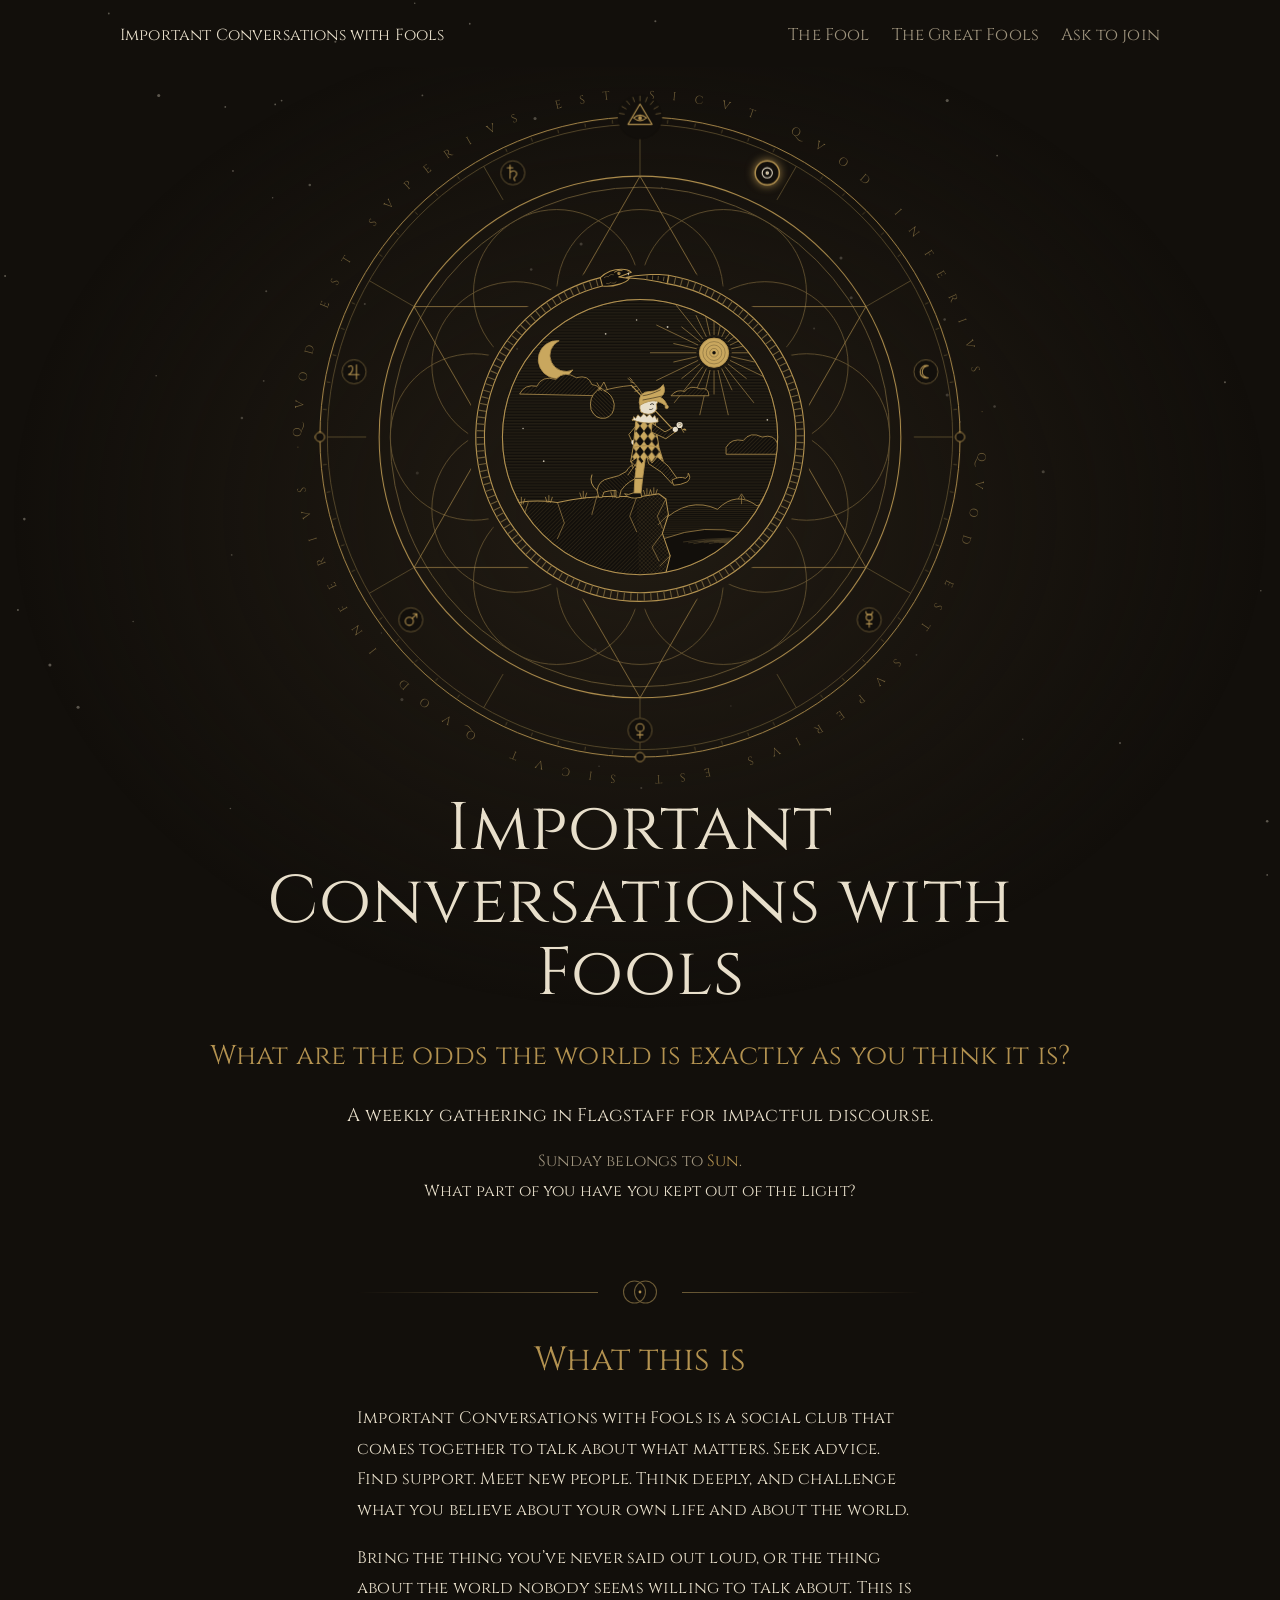
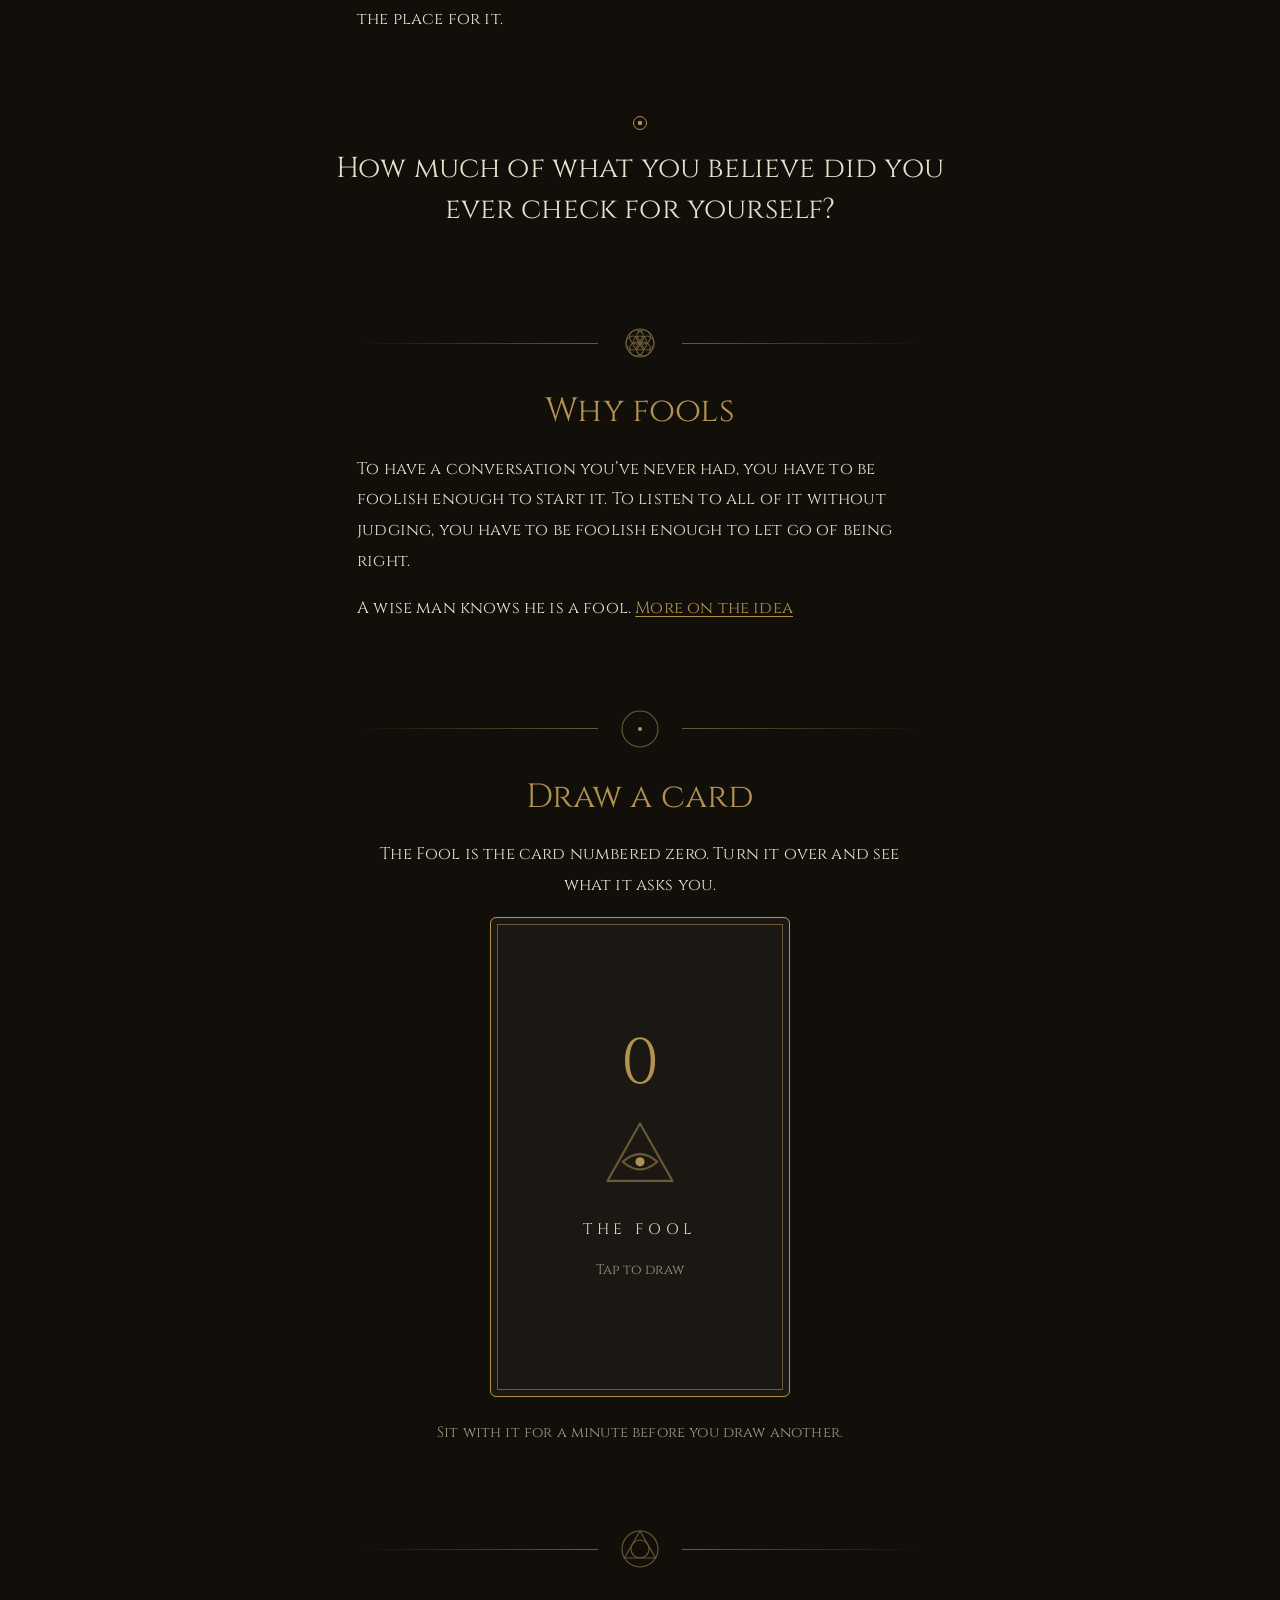
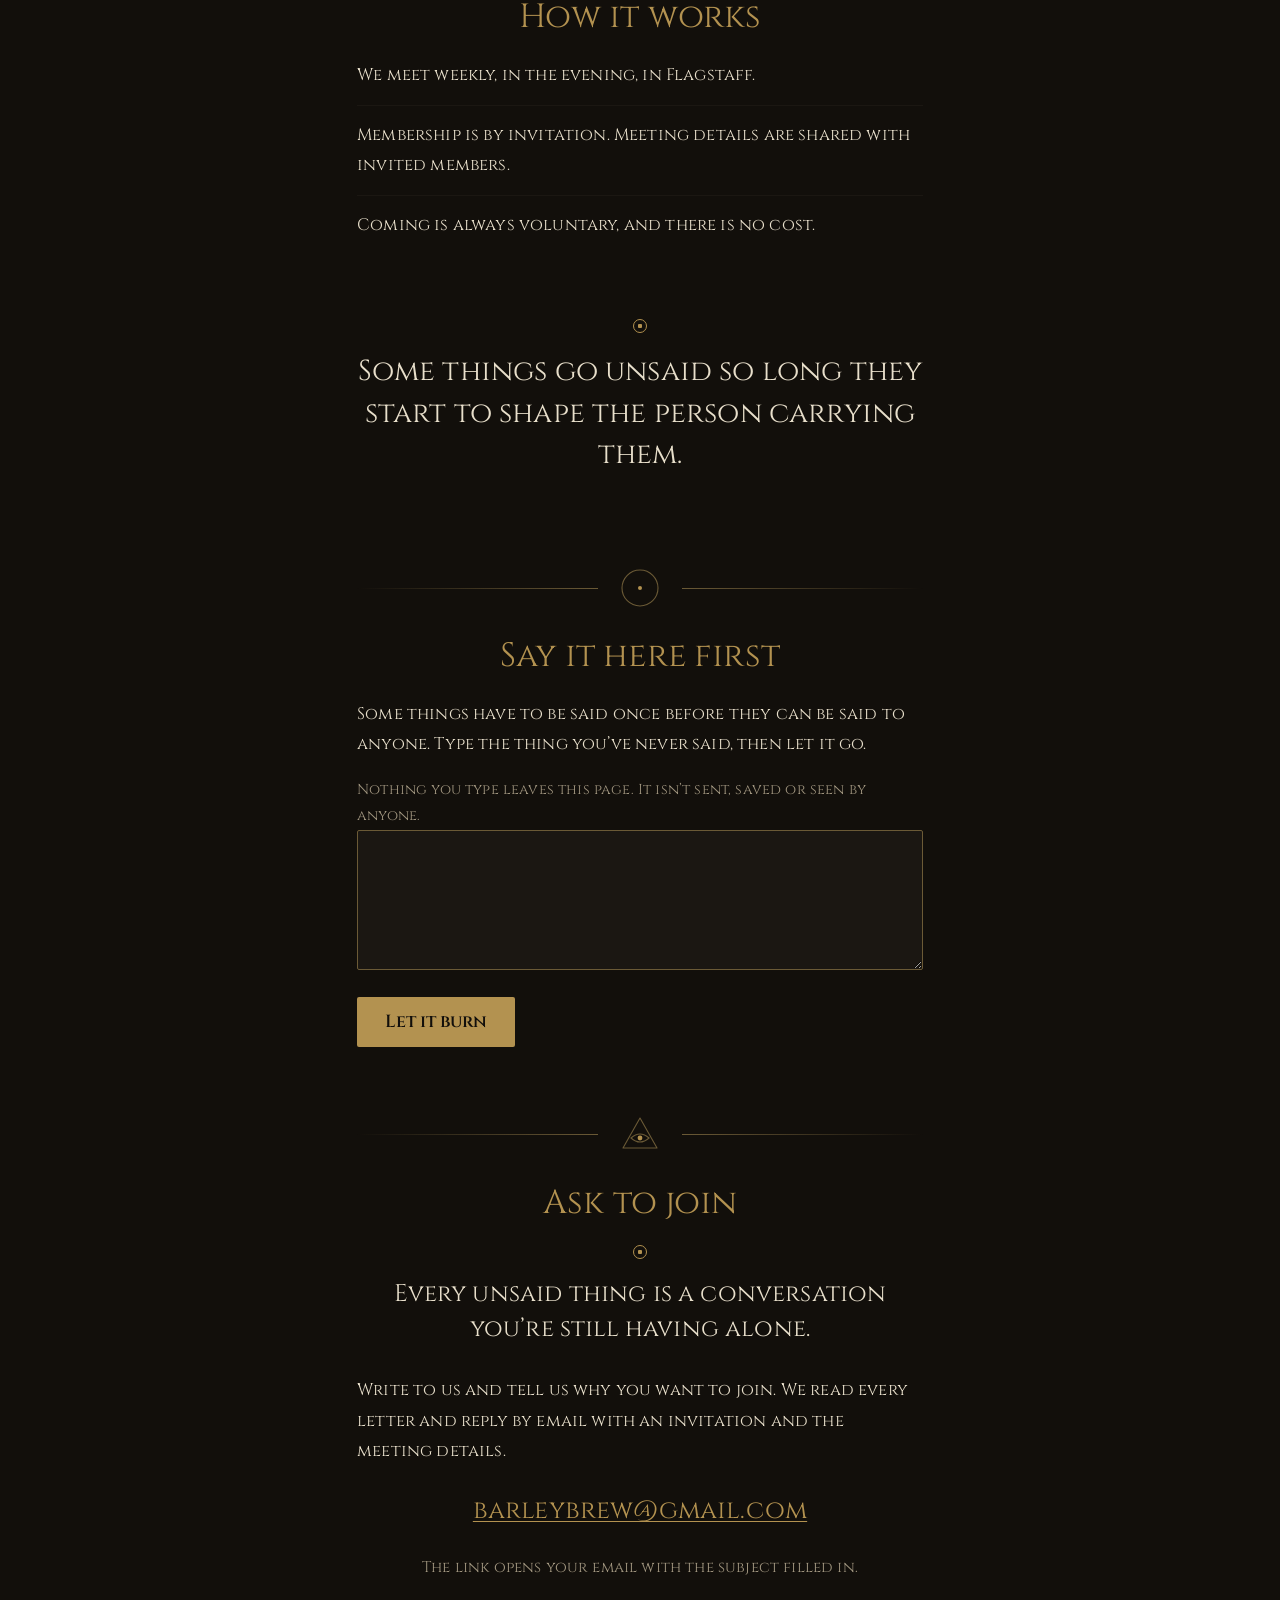
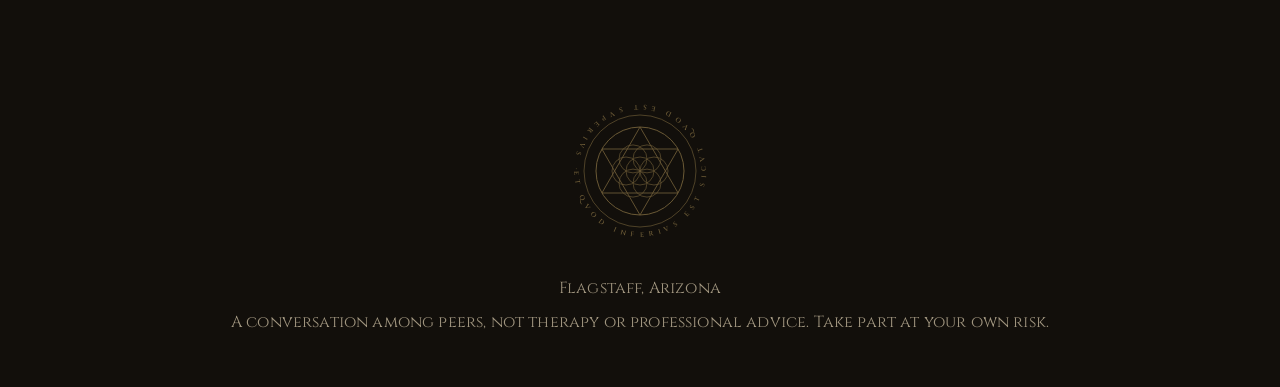
==== index.html @ b1195bd9 "Add card draw, today's planet, burn box, why chain, page turn and scroll ring - Home: Draw a card (t" ====
<!doctype html>
<html lang="en">
<head>
<meta charset="utf-8">
<meta name="viewport" content="width=device-width, initial-scale=1">
<title>Important Conversations with Fools</title>
<meta name="description" content="A weekly gathering in Flagstaff for the most important conversations you'll ever have.">
<link rel="icon" href="data:image/svg+xml,%3Csvg xmlns='http://www.w3.org/2000/svg' viewBox='0 0 32 32'%3E%3Crect width='32' height='32' fill='%23120F0B'/%3E%3Ccircle cx='16' cy='16' r='11' fill='none' stroke='%23B39250' stroke-width='2'/%3E%3Ccircle cx='16' cy='16' r='2.6' fill='%23B39250'/%3E%3C/svg%3E">

<style>
@font-face{font-family:Cinzel;src:url(fonts/cinzel-400.woff2) format("woff2");font-weight:400;font-display:swap}
@font-face{font-family:Cinzel;src:url(fonts/cinzel-600.woff2) format("woff2");font-weight:600;font-display:swap}
@font-face{font-family:Cinzel;src:url(fonts/cinzel-700.woff2) format("woff2");font-weight:700;font-display:swap}
:root{--ink:#120F0B;--ink-2:#1B1712;--gold:#B39250;--gold-dim:#6B5A36;--bone:#E8DFCB;--ash:#A0957F}
*{box-sizing:border-box}
html{background:var(--ink)}
body{margin:0;background:var(--ink);color:var(--bone);font-family:Cinzel,Georgia,serif;font-size:1.04rem;line-height:1.85;letter-spacing:.01em}
.sky{position:fixed;inset:0;width:100%;height:100%;z-index:0;pointer-events:none}
.site,main,footer{position:relative;z-index:1}
a{color:var(--gold);text-underline-offset:3px;text-decoration-thickness:1px}
a:hover{color:var(--bone)}
:focus-visible{outline:2px solid var(--gold);outline-offset:3px}
.wrap{max-width:1080px;margin:0 auto;padding:0 20px}
.site .wrap{display:flex;justify-content:space-between;align-items:baseline;flex-wrap:wrap;gap:6px 24px;padding-top:20px;padding-bottom:16px}
.brand{font-family:Cinzel,Georgia,serif;font-size:1rem;color:var(--bone);text-decoration:none}
nav{display:flex;flex-wrap:wrap;gap:4px 22px}
nav a{white-space:nowrap;margin-left:0;color:var(--ash);text-decoration:none;font-size:1.05rem}
nav a:first-child{margin-left:0}
.mail{text-align:center;margin:1.2em 0}
.muse{font-size:clamp(1.25rem,3.2vw,1.8rem);line-height:1.45;color:var(--bone);text-align:center;max-width:22em;margin:24px auto 64px;padding:0 8px}
.muse::before{content:"";display:block;width:12px;height:12px;margin:0 auto 18px;border:1px solid var(--gold);border-radius:50%;background:radial-gradient(circle,var(--gold) 0 2px,transparent 2.5px)}
section .muse{margin:8px auto 28px;font-size:clamp(1.15rem,2.8vw,1.5rem)}
.mail-link{font-size:clamp(1.2rem,3.4vw,1.6rem);color:var(--gold);word-break:break-all}
.note{color:var(--ash);font-size:.95rem;text-align:center}
.idea h2{margin-bottom:.15em}
.idea .who{text-align:center;color:var(--ash);font-size:.92rem;margin:0 0 1.4em}
.big{font-size:1.15rem;color:var(--gold);text-align:center;margin:1.4em auto;max-width:28em;line-height:1.6}
nav a:hover,nav a[aria-current]{color:var(--gold)}
h1,h2{font-family:Cinzel,Georgia,serif;font-weight:400;margin:0}
h1{font-size:clamp(2.1rem,5.4vw,4.2rem);line-height:1.08;letter-spacing:.01em;margin:0 auto .3em;max-width:13em}
.motto{font-size:clamp(1.25rem,2.6vw,1.7rem);color:var(--gold);margin:0 auto .7em}
h2{font-size:clamp(1.5rem,3.4vw,2.1rem);line-height:1.1;color:var(--gold);margin-bottom:.7em;text-align:center}
p{margin:0 0 1em}
.hero{text-align:center;padding:0 0 40px;background:radial-gradient(ellipse 70% 60% at 50% 38%,#211b13 0,rgba(18,15,11,0) 70%)}
.geo{display:block;width:min(100%,740px);height:auto;margin:0 auto -14px}
.lede{font-size:1.15rem;line-height:1.7;max-width:32em;margin:0 auto}
.geo .g{stroke-dasharray:1;stroke-dashoffset:1;animation:draw 1.8s cubic-bezier(.3,.1,.2,1) var(--d,0s) forwards}
.geo .seal,.geo .late{opacity:0;animation:appear 1.4s ease-out 1.7s forwards}
@keyframes draw{to{stroke-dashoffset:0}}
@keyframes appear{to{opacity:1}}
@keyframes spin{to{transform:rotate(360deg)}}
@keyframes tw{0%{opacity:.15}100%{opacity:.9}}
@keyframes breathe{0%,100%{opacity:.55}50%{opacity:1}}
.spin,.spin-r,.spin-t{transform-box:view-box;transform-origin:400px 400px}
.spin{animation:spin 240s linear infinite}
.spin-r{animation:spin 180s linear infinite reverse}
.spin-t{animation:spin 420s linear infinite reverse}
.upright{transform-box:fill-box;transform-origin:center;animation:spin 240s linear infinite reverse}
.serpent{transform-box:view-box;transform-origin:200px 200px;animation:spin 110s linear infinite}
.rays{transform-box:view-box;transform-origin:278px 108px;animation:spin 60s linear infinite}
.tw{animation:tw var(--t,5s) ease-in-out var(--d,0s) infinite alternate}
.eye{animation:breathe 7s ease-in-out infinite}
.inscr{font-family:Cinzel,Georgia,serif;letter-spacing:.08em}
.col{max-width:34em;margin:0 auto}
section.part{padding:24px 0 40px}
.mark{display:flex;align-items:center;gap:18px;margin:0 0 26px;color:var(--gold-dim)}
.mark::before{content:"";flex:1;height:1px;background:linear-gradient(90deg,rgba(107,90,54,0),var(--gold-dim))}
.mark::after{content:"";flex:1;height:1px;background:linear-gradient(90deg,var(--gold-dim),rgba(107,90,54,0))}
.mark svg{width:48px;height:48px;flex:none;animation:spin 90s linear infinite}
.mark.r svg{animation-direction:reverse}
.mark.still svg{animation:none}
.facts{margin:0;padding:0;list-style:none}
.facts li{padding:14px 0;border-top:1px solid var(--ink-2)}
.facts li:first-child{border-top:0;padding-top:0}
form{display:grid;gap:22px;margin-top:8px}
label{display:block;color:var(--ash);font-size:1.05rem;margin-bottom:6px}
input,textarea{width:100%;background:var(--ink-2);color:var(--bone);border:1px solid var(--gold-dim);border-radius:2px;padding:12px 14px;font:inherit;font-size:1.1rem}
input:focus,textarea:focus{border-color:var(--gold)}
textarea{min-height:170px;resize:vertical}
button{justify-self:start;background:var(--gold);color:var(--ink);border:0;border-radius:2px;padding:13px 28px;font-family:Cinzel,Georgia,serif;font-size:1.1rem;font-weight:600;cursor:pointer}
button:hover{background:var(--bone)}
button[disabled]{opacity:.6;cursor:wait}
.status{min-height:1.6em;color:var(--ash);margin:0}
.status.ok{color:var(--gold)}
.hp{position:absolute;left:-9999px}
.cta{font-family:Cinzel,Georgia,serif;font-size:1.35rem;text-align:center;margin-top:1.4em}
footer{margin-top:40px;color:var(--ash);font-size:1rem;text-align:center}
footer .below{display:block;width:170px;height:170px;margin:0 auto 18px;color:var(--gold-dim)}
footer .below .spin-t,footer .below .spin{transform-origin:85px 85px}
footer .wrap{padding-top:8px;padding-bottom:44px}
footer p{margin:0 0 .3em}
@media (max-width:640px){nav{gap:2px 16px}.lede{font-size:1.05rem}body{font-size:.98rem}}
@media (prefers-reduced-motion:reduce){
  .geo .g{animation:none;stroke-dashoffset:0}
  .geo .seal,.geo .late{animation:none;opacity:1}
  .spin,.spin-r,.spin-t,.upright,.serpent,.rays,.tw,.eye,.mark svg{animation:none}
}
</style>
<link rel="stylesheet" href="fools.css">
</head>
<body>
<svg class="sky" viewBox="0 0 1000 1000" preserveAspectRatio="xMidYMid slice" aria-hidden="true"><g fill="#E8DFCB" opacity=".35"><circle class="tw" style="--d:0.4s;--t:5.7s" cx="324" cy="151" r="0.6"/><circle class="tw" style="--d:1.3s;--t:3.4s" cx="366" cy="58" r="1.2"/><circle class="tw" style="--d:2.5s;--t:7.1s" cx="418" cy="241" r="1.2"/><circle class="tw" style="--d:5.7s;--t:5.9s" cx="124" cy="223" r="1.2"/><circle class="tw" style="--d:3.3s;--t:3.7s" cx="397" cy="976" r="0.6"/><circle class="tw" style="--d:1.9s;--t:7.1s" cx="419" cy="541" r="1.2"/><circle class="tw" style="--d:2.2s;--t:5.7s" cx="181" cy="582" r="0.7"/><circle class="tw" style="--d:3.0s;--t:5.7s" cx="63" cy="60" r="0.7"/><circle class="tw" style="--d:2.2s;--t:4.2s" cx="777" cy="466" r="1"/><circle class="tw" style="--d:3.4s;--t:5.6s" cx="180" cy="780" r="0.6"/><circle class="tw" style="--d:3.7s;--t:3.4s" cx="875" cy="729" r="0.8"/><circle class="tw" style="--d:0.9s;--t:5.4s" cx="512" cy="165" r="0.8"/><circle class="tw" style="--d:3.4s;--t:7.4s" cx="39" cy="668" r="1.2"/><circle class="tw" style="--d:3.0s;--t:7.0s" cx="314" cy="695" r="1.2"/><circle class="tw" style="--d:2.8s;--t:6.3s" cx="69" cy="94" r="0.8"/><circle class="tw" style="--d:6.0s;--t:7.1s" cx="61" cy="701" r="1.2"/><circle class="tw" style="--d:0.1s;--t:5.3s" cx="285" cy="386" r="0.8"/><circle class="tw" style="--d:1.3s;--t:4.4s" cx="168" cy="117" r="0.6"/><circle class="tw" style="--d:0.5s;--t:5.2s" cx="738" cy="398" r="1"/><circle class="tw" style="--d:5.2s;--t:4.4s" cx="549" cy="883" r="1"/><circle class="tw" style="--d:5.7s;--t:3.8s" cx="415" cy="359" r="1"/><circle class="tw" style="--d:0.1s;--t:7.2s" cx="176" cy="232" r="0.7"/><circle class="tw" style="--d:2.5s;--t:4.8s" cx="182" cy="282" r="0.7"/><circle class="tw" style="--d:5.7s;--t:6.3s" cx="566" cy="953" r="1.2"/><circle class="tw" style="--d:2.4s;--t:5.0s" cx="740" cy="457" r="1.2"/><circle class="tw" style="--d:1.1s;--t:7.9s" cx="104" cy="634" r="0.6"/><circle class="tw" style="--d:0.3s;--t:3.0s" cx="441" cy="110" r="1.2"/><circle class="tw" style="--d:3.7s;--t:3.4s" cx="151" cy="101" r="0.8"/><circle class="tw" style="--d:5.7s;--t:6.0s" cx="208" cy="376" r="0.8"/><circle class="tw" style="--d:6.0s;--t:5.3s" cx="474" cy="115" r="1"/><circle class="tw" style="--d:4.5s;--t:6.7s" cx="484" cy="86" r="0.6"/><circle class="tw" style="--d:0.1s;--t:7.8s" cx="479" cy="692" r="1.2"/><circle class="tw" style="--d:5.5s;--t:6.8s" cx="528" cy="147" r="1.2"/><circle class="tw" style="--d:4.2s;--t:4.3s" cx="298" cy="643" r="0.6"/><circle class="tw" style="--d:3.2s;--t:6.9s" cx="367" cy="167" r="0.7"/><circle class="tw" style="--d:4.8s;--t:7.1s" cx="330" cy="223" r="0.7"/><circle class="tw" style="--d:3.0s;--t:6.7s" cx="740" cy="227" r="1.2"/><circle class="tw" style="--d:1.6s;--t:6.5s" cx="990" cy="790" r="1"/><circle class="tw" style="--d:5.7s;--t:4.8s" cx="957" cy="447" r="0.8"/><circle class="tw" style="--d:2.0s;--t:5.4s" cx="220" cy="227" r="0.7"/><circle class="tw" style="--d:2.9s;--t:6.3s" cx="985" cy="610" r="0.6"/><circle class="tw" style="--d:5.5s;--t:6.9s" cx="800" cy="85" r="0.6"/><circle class="tw" style="--d:2.6s;--t:6.2s" cx="750" cy="478" r="0.7"/><circle class="tw" style="--d:2.8s;--t:6.7s" cx="87" cy="946" r="1"/><circle class="tw" style="--d:0.2s;--t:6.0s" cx="85" cy="159" r="0.7"/><circle class="tw" style="--d:5.0s;--t:7.9s" cx="465" cy="656" r="1.2"/><circle class="tw" style="--d:3.3s;--t:3.1s" cx="657" cy="350" r="1.2"/><circle class="tw" style="--d:3.2s;--t:7.7s" cx="799" cy="726" r="0.6"/><circle class="tw" style="--d:0.2s;--t:4.1s" cx="434" cy="872" r="0.7"/><circle class="tw" style="--d:1.6s;--t:5.1s" cx="501" cy="764" r="0.8"/><circle class="tw" style="--d:5.4s;--t:6.3s" cx="131" cy="910" r="0.8"/><circle class="tw" style="--d:0.8s;--t:3.8s" cx="815" cy="517" r="1.2"/><circle class="tw" style="--d:3.7s;--t:6.9s" cx="511" cy="873" r="0.7"/><circle class="tw" style="--d:4.4s;--t:5.8s" cx="150" cy="142" r="1.2"/><circle class="tw" style="--d:2.9s;--t:6.9s" cx="326" cy="518" r="1.2"/><circle class="tw" style="--d:1.7s;--t:6.9s" cx="883" cy="57" r="0.7"/><circle class="tw" style="--d:2.7s;--t:6.1s" cx="508" cy="562" r="0.6"/><circle class="tw" style="--d:2.7s;--t:5.7s" cx="506" cy="512" r="0.8"/><circle class="tw" style="--d:5.3s;--t:7.7s" cx="478" cy="942" r="1.2"/><circle class="tw" style="--d:5.0s;--t:3.7s" cx="260" cy="560" r="0.7"/><circle class="tw" style="--d:4.0s;--t:5.1s" cx="122" cy="442" r="0.6"/><circle class="tw" style="--d:5.4s;--t:3.8s" cx="213" cy="303" r="0.6"/><circle class="tw" style="--d:1.5s;--t:3.7s" cx="716" cy="660" r="0.7"/><circle class="tw" style="--d:2.4s;--t:5.4s" cx="468" cy="747" r="0.6"/><circle class="tw" style="--d:4.2s;--t:8.0s" cx="990" cy="832" r="0.7"/><circle class="tw" style="--d:1.9s;--t:6.6s" cx="404" cy="421" r="0.8"/><circle class="tw" style="--d:4.2s;--t:4.9s" cx="19" cy="554" r="1"/><circle class="tw" style="--d:0.7s;--t:7.6s" cx="517" cy="295" r="0.6"/><circle class="tw" style="--d:1.6s;--t:3.2s" cx="229" cy="876" r="0.6"/><circle class="tw" style="--d:4.9s;--t:7.2s" cx="779" cy="270" r="0.7"/><circle class="tw" style="--d:0.9s;--t:7.6s" cx="676" cy="946" r="1"/><circle class="tw" style="--d:1.7s;--t:7.0s" cx="571" cy="700" r="0.6"/><circle class="tw" style="--d:5.6s;--t:6.2s" cx="183" cy="895" r="0.8"/><circle class="tw" style="--d:0.4s;--t:7.3s" cx="802" cy="84" r="0.7"/><circle class="tw" style="--d:2.5s;--t:7.6s" cx="454" cy="339" r="1.2"/><circle class="tw" style="--d:5.6s;--t:7.8s" cx="622" cy="43" r="0.7"/><circle class="tw" style="--d:3.8s;--t:5.7s" cx="262" cy="181" r="0.8"/><circle class="tw" style="--d:1.6s;--t:7.0s" cx="206" cy="446" r="0.7"/><circle class="tw" style="--d:4.4s;--t:5.8s" cx="994" cy="37" r="0.6"/><circle class="tw" style="--d:0.6s;--t:7.1s" cx="189" cy="475" r="1"/><circle class="tw" style="--d:5.8s;--t:4.5s" cx="432" cy="495" r="1"/><circle class="tw" style="--d:5.0s;--t:6.5s" cx="215" cy="230" r="0.7"/><circle class="tw" style="--d:5.9s;--t:7.2s" cx="636" cy="405" r="0.8"/><circle class="tw" style="--d:2.6s;--t:3.3s" cx="14" cy="625" r="0.8"/><circle class="tw" style="--d:4.0s;--t:4.4s" cx="665" cy="381" r="1.2"/><circle class="tw" style="--d:1.1s;--t:4.3s" cx="242" cy="293" r="1"/><circle class="tw" style="--d:5.8s;--t:5.7s" cx="4" cy="364" r="0.8"/><circle class="tw" style="--d:1.3s;--t:3.9s" cx="244" cy="966" r="0.8"/><circle class="tw" style="--d:3.0s;--t:4.0s" cx="335" cy="84" r="0.8"/><circle class="tw" style="--d:4.9s;--t:3.7s" cx="505" cy="5" r="0.8"/></g></svg>
<header class="site"><div class="wrap">
  <a class="brand" href="index.html">Important Conversations with Fools</a>
  <nav><a href="the-fool.html">The Fool</a><a href="great-fools.html">The Great Fools</a><a href="index.html#apply">Ask to join</a></nav>
</div></header>
<main>
<section class="hero"><div class="wrap">
  <svg class="geo" viewBox="0 0 800 800" role="img" aria-label="A fool at a cliff edge inside a serpent ring, at the center of a gold flower of life, hexagram and compass ringed by the seven planetary signs and an eye in a triangle">
  <defs>
    <clipPath id="bound"><circle cx="400" cy="400" r="270"/></clipPath>
    <clipPath id="inner"><circle cx="200" cy="200" r="160"/></clipPath>
    <mask id="hole"><rect width="800" height="800" fill="#fff"/><circle cx="400" cy="400" r="186" fill="#000"/></mask>
    <path id="above" d="M400 400 m-366 0 a366 366 0 1 1 732 0 a366 366 0 1 1 -732 0"/>
  </defs>
  <g mask="url(#hole)">
    <g clip-path="url(#bound)" stroke="#6B5A36" stroke-width=".9" fill="none"><circle class="g" pathLength="1" style="--d:0.00s" cx="400.0" cy="400.0" r="90"/><circle class="g" pathLength="1" style="--d:0.05s" cx="310.0" cy="400.0" r="90"/><circle class="g" pathLength="1" style="--d:0.10s" cx="355.0" cy="477.9" r="90"/><circle class="g" pathLength="1" style="--d:0.15s" cx="355.0" cy="322.1" r="90"/><circle class="g" pathLength="1" style="--d:0.20s" cx="445.0" cy="477.9" r="90"/><circle class="g" pathLength="1" style="--d:0.25s" cx="445.0" cy="322.1" r="90"/><circle class="g" pathLength="1" style="--d:0.30s" cx="490.0" cy="400.0" r="90"/><circle class="g" pathLength="1" style="--d:0.35s" cx="265.0" cy="477.9" r="90"/><circle class="g" pathLength="1" style="--d:0.40s" cx="265.0" cy="322.1" r="90"/><circle class="g" pathLength="1" style="--d:0.45s" cx="400.0" cy="555.9" r="90"/><circle class="g" pathLength="1" style="--d:0.50s" cx="400.0" cy="244.1" r="90"/><circle class="g" pathLength="1" style="--d:0.55s" cx="535.0" cy="477.9" r="90"/><circle class="g" pathLength="1" style="--d:0.60s" cx="535.0" cy="322.1" r="90"/><circle class="g" pathLength="1" style="--d:0.65s" cx="220.0" cy="400.0" r="90"/><circle class="g" pathLength="1" style="--d:0.70s" cx="310.0" cy="555.9" r="90"/><circle class="g" pathLength="1" style="--d:0.75s" cx="310.0" cy="244.1" r="90"/><circle class="g" pathLength="1" style="--d:0.80s" cx="490.0" cy="555.9" r="90"/><circle class="g" pathLength="1" style="--d:0.85s" cx="490.0" cy="244.1" r="90"/><circle class="g" pathLength="1" style="--d:0.90s" cx="580.0" cy="400.0" r="90"/></g>
    <circle class="g" pathLength="1" style="--d:0.4s" cx="400" cy="400" r="270" fill="none" stroke="#6B5A36" stroke-width="1"/><circle class="g" pathLength="1" style="--d:0.6s" cx="400" cy="400" r="282" fill="none" stroke="#B39250" stroke-width="1.1"/>
    <g class="spin-r"><path class="g" pathLength="1" style="--d:0.9s" d="M400.0 118.0 L644.2 541.0 L155.8 541.0 Z" fill="none" stroke="#B39250" stroke-width=".9" opacity=".8"/><path class="g" pathLength="1" style="--d:1.1s" d="M400.0 682.0 L155.8 259.0 L644.2 259.0 Z" fill="none" stroke="#B39250" stroke-width=".9" opacity=".8"/></g>
    <g class="spin">
      <g stroke="#6B5A36" stroke-width=".8"><line class="g" pathLength="1" style="--d:1.2s" x1="400.0" y1="118.0" x2="400.0" y2="62.0"/><line class="g" pathLength="1" style="--d:1.2s" x1="548.0" y1="143.7" x2="569.0" y2="107.3"/><line class="g" pathLength="1" style="--d:1.2s" x1="644.2" y1="259.0" x2="692.7" y2="231.0"/><line class="g" pathLength="1" style="--d:1.2s" x1="696.0" y1="400.0" x2="738.0" y2="400.0"/><line class="g" pathLength="1" style="--d:1.2s" x1="644.2" y1="541.0" x2="692.7" y2="569.0"/><line class="g" pathLength="1" style="--d:1.2s" x1="548.0" y1="656.3" x2="569.0" y2="692.7"/><line class="g" pathLength="1" style="--d:1.2s" x1="400.0" y1="682.0" x2="400.0" y2="738.0"/><line class="g" pathLength="1" style="--d:1.2s" x1="252.0" y1="656.3" x2="231.0" y2="692.7"/><line class="g" pathLength="1" style="--d:1.2s" x1="155.8" y1="541.0" x2="107.3" y2="569.0"/><line class="g" pathLength="1" style="--d:1.2s" x1="104.0" y1="400.0" x2="62.0" y2="400.0"/><line class="g" pathLength="1" style="--d:1.2s" x1="155.8" y1="259.0" x2="107.3" y2="231.0"/><line class="g" pathLength="1" style="--d:1.2s" x1="252.0" y1="143.7" x2="231.0" y2="107.3"/></g>
      <circle class="g" pathLength="1" style="--d:0.8s" cx="400" cy="400" r="338" fill="none" stroke="#6B5A36" stroke-width="0.8"/><circle class="g" pathLength="1" style="--d:1.0s" cx="400" cy="400" r="346" fill="none" stroke="#B39250" stroke-width="1"/>
      <g class="late" stroke="#6B5A36" stroke-width=".7"><line x1="429.6" y1="61.3" x2="430.0" y2="57.3"/><line x1="459.0" y1="65.2" x2="459.7" y2="61.2"/><line x1="488.0" y1="71.6" x2="489.0" y2="67.7"/><line x1="516.3" y1="80.5" x2="517.7" y2="76.7"/><line x1="543.7" y1="91.9" x2="545.4" y2="88.2"/><line x1="595.0" y1="121.5" x2="597.3" y2="118.2"/><line x1="618.5" y1="139.5" x2="621.1" y2="136.5"/><line x1="640.4" y1="159.6" x2="643.2" y2="156.8"/><line x1="660.5" y1="181.5" x2="663.5" y2="178.9"/><line x1="678.5" y1="205.0" x2="681.8" y2="202.7"/><line x1="708.1" y1="256.3" x2="711.8" y2="254.6"/><line x1="719.5" y1="283.7" x2="723.3" y2="282.3"/><line x1="728.4" y1="312.0" x2="732.3" y2="311.0"/><line x1="734.8" y1="341.0" x2="738.8" y2="340.3"/><line x1="738.7" y1="370.4" x2="742.7" y2="370.0"/><line x1="738.7" y1="429.6" x2="742.7" y2="430.0"/><line x1="734.8" y1="459.0" x2="738.8" y2="459.7"/><line x1="728.4" y1="488.0" x2="732.3" y2="489.0"/><line x1="719.5" y1="516.3" x2="723.3" y2="517.7"/><line x1="708.1" y1="543.7" x2="711.8" y2="545.4"/><line x1="678.5" y1="595.0" x2="681.8" y2="597.3"/><line x1="660.5" y1="618.5" x2="663.5" y2="621.1"/><line x1="640.4" y1="640.4" x2="643.2" y2="643.2"/><line x1="618.5" y1="660.5" x2="621.1" y2="663.5"/><line x1="595.0" y1="678.5" x2="597.3" y2="681.8"/><line x1="543.7" y1="708.1" x2="545.4" y2="711.8"/><line x1="516.3" y1="719.5" x2="517.7" y2="723.3"/><line x1="488.0" y1="728.4" x2="489.0" y2="732.3"/><line x1="459.0" y1="734.8" x2="459.7" y2="738.8"/><line x1="429.6" y1="738.7" x2="430.0" y2="742.7"/><line x1="370.4" y1="738.7" x2="370.0" y2="742.7"/><line x1="341.0" y1="734.8" x2="340.3" y2="738.8"/><line x1="312.0" y1="728.4" x2="311.0" y2="732.3"/><line x1="283.7" y1="719.5" x2="282.3" y2="723.3"/><line x1="256.3" y1="708.1" x2="254.6" y2="711.8"/><line x1="205.0" y1="678.5" x2="202.7" y2="681.8"/><line x1="181.5" y1="660.5" x2="178.9" y2="663.5"/><line x1="159.6" y1="640.4" x2="156.8" y2="643.2"/><line x1="139.5" y1="618.5" x2="136.5" y2="621.1"/><line x1="121.5" y1="595.0" x2="118.2" y2="597.3"/><line x1="91.9" y1="543.7" x2="88.2" y2="545.4"/><line x1="80.5" y1="516.3" x2="76.7" y2="517.7"/><line x1="71.6" y1="488.0" x2="67.7" y2="489.0"/><line x1="65.2" y1="459.0" x2="61.2" y2="459.7"/><line x1="61.3" y1="429.6" x2="57.3" y2="430.0"/><line x1="61.3" y1="370.4" x2="57.3" y2="370.0"/><line x1="65.2" y1="341.0" x2="61.2" y2="340.3"/><line x1="71.6" y1="312.0" x2="67.7" y2="311.0"/><line x1="80.5" y1="283.7" x2="76.7" y2="282.3"/><line x1="91.9" y1="256.3" x2="88.2" y2="254.6"/><line x1="121.5" y1="205.0" x2="118.2" y2="202.7"/><line x1="139.5" y1="181.5" x2="136.5" y2="178.9"/><line x1="159.6" y1="159.6" x2="156.8" y2="156.8"/><line x1="181.5" y1="139.5" x2="178.9" y2="136.5"/><line x1="205.0" y1="121.5" x2="202.7" y2="118.2"/><line x1="256.3" y1="91.9" x2="254.6" y2="88.2"/><line x1="283.7" y1="80.5" x2="282.3" y2="76.7"/><line x1="312.0" y1="71.6" x2="311.0" y2="67.7"/><line x1="341.0" y1="65.2" x2="340.3" y2="61.2"/><line x1="370.4" y1="61.3" x2="370.0" y2="57.3"/></g>
      <g class="late"><circle cx="746.0" cy="400.0" r="5" fill="#120F0B" stroke="#B39250"/><circle cx="400.0" cy="746.0" r="5" fill="#120F0B" stroke="#B39250"/><circle cx="54.0" cy="400.0" r="5" fill="#120F0B" stroke="#B39250"/><g transform="translate(537.5 114.4)"><g class="upright"><circle r="13" fill="#120F0B" stroke="#6B5A36"/><g fill="none" stroke="#B39250" stroke-width="1.15" stroke-linecap="round" stroke-linejoin="round" color="#B39250"><title>Sun</title><circle r="5.5"/><circle r="1.3" fill="currentColor"/></g></g></g><g transform="translate(709.1 329.5)"><g class="upright"><circle r="13" fill="#120F0B" stroke="#6B5A36"/><g fill="none" stroke="#B39250" stroke-width="1.15" stroke-linecap="round" stroke-linejoin="round" color="#B39250"><title>Moon</title><path d="M2.5 -6.5 A6.8 6.8 0 1 0 2.5 6.5 A5.2 5.2 0 1 1 2.5 -6.5 Z"/></g></g></g><g transform="translate(647.8 597.6)"><g class="upright"><circle r="13" fill="#120F0B" stroke="#6B5A36"/><g fill="none" stroke="#B39250" stroke-width="1.15" stroke-linecap="round" stroke-linejoin="round" color="#B39250"><title>Mercury</title><path d="M-3.6 -9 A3.6 3.6 0 0 0 3.6 -9"/><circle cy="-2.6" r="3.3"/><path d="M0 0.7 V8 M-3 4.4 H3"/></g></g></g><g transform="translate(400.0 717.0)"><g class="upright"><circle r="13" fill="#120F0B" stroke="#6B5A36"/><g fill="none" stroke="#B39250" stroke-width="1.15" stroke-linecap="round" stroke-linejoin="round" color="#B39250"><title>Venus</title><circle cy="-2.8" r="4.2"/><path d="M0 1.4 V8.5 M-3.2 5 H3.2"/></g></g></g><g transform="translate(152.2 597.6)"><g class="upright"><circle r="13" fill="#120F0B" stroke="#6B5A36"/><g fill="none" stroke="#B39250" stroke-width="1.15" stroke-linecap="round" stroke-linejoin="round" color="#B39250"><title>Mars</title><circle cx="-1.6" cy="1.6" r="4.4"/><path d="M1.6 -1.6 L6.5 -6.5 M2.6 -6.5 H6.5 V-2.6"/></g></g></g><g transform="translate(90.9 329.5)"><g class="upright"><circle r="13" fill="#120F0B" stroke="#6B5A36"/><g fill="none" stroke="#B39250" stroke-width="1.15" stroke-linecap="round" stroke-linejoin="round" color="#B39250"><title>Jupiter</title><path d="M-6 -5.5 Q-1.5 -8 -1.5 -3.5 Q-1.5 0.5 -6 3 H5.5 M2.6 -7.5 V8"/></g></g></g><g transform="translate(262.5 114.4)"><g class="upright"><circle r="13" fill="#120F0B" stroke="#6B5A36"/><g fill="none" stroke="#B39250" stroke-width="1.15" stroke-linecap="round" stroke-linejoin="round" color="#B39250"><title>Saturn</title><path d="M-3 -8.5 V6 M-6 -5.5 H0 M-3 -0.5 Q1 -4 3.6 -0.8 Q5.4 2.2 1.8 5 Q0.4 6.6 2.4 8.5"/></g></g></g></g>
    </g>
  </g>
  <g class="spin-t late"><text class="inscr" font-size="12.5" fill="#6B5A36"><textPath href="#above" textLength="2290" lengthAdjust="spacing">QVOD EST SVPERIVS EST SICVT QVOD INFERIVS · QVOD EST SVPERIVS EST SICVT QVOD INFERIVS · </textPath></text></g>
  <g class="late"><g class="eye">
    <circle cx="400" cy="54.0" r="24.0" fill="#120F0B"/>
    <g stroke="#6B5A36" stroke-width=".9"><line x1="383.3" y1="51.0" x2="377.3" y2="50.0"/><line x1="385.3" y1="45.5" x2="380.1" y2="42.5"/><line x1="389.1" y1="41.0" x2="385.2" y2="36.4"/><line x1="394.2" y1="38.0" x2="392.1" y2="32.4"/><line x1="400.0" y1="37.0" x2="400.0" y2="31.0"/><line x1="405.8" y1="38.0" x2="407.9" y2="32.4"/><line x1="410.9" y1="41.0" x2="414.8" y2="36.4"/><line x1="414.7" y1="45.5" x2="419.9" y2="42.5"/><line x1="416.7" y1="51.0" x2="422.7" y2="50.0"/></g>
    <path d="M400.0 40.0 L413.0 62.0 L387.0 62.0 Z" fill="#120F0B" stroke="#B39250" stroke-width="1.2" stroke-linejoin="round"/>
    <path d="M393.0 55.0 Q400 49.0 407.0 55.0 Q400 61.0 393.0 55.0 Z" fill="none" stroke="#B39250" stroke-width="1.1"/>
    <circle cx="400" cy="55.0" r="2.0" fill="#B39250"/></g></g>
  <svg class="seal" x="214" y="214" width="372" height="372" viewBox="0 0 400 400"><g class="serpent">
    <path d="M233.2 11.9 A191 191 0 1 1 153.8 14.7" fill="none" stroke="#B39250" stroke-width="1.3"/>
    <path d="M231.4 21.7 A181 181 0 1 1 156.2 24.4" fill="none" stroke="#B39250" stroke-width="1.3"/>
    <path d="M232.3 16.8 A186 186 0 1 1 155.0 19.5" fill="none" stroke="#6B5A36" stroke-width="9" stroke-dasharray="1.3 6.5"/>
    <path d="M233.2 11.8 L229.6 11.5 L226.0 11.3 L222.5 11.1 L218.9 11.0 L215.3 11.0 L211.8 11.1 L208.2 11.3 L204.7 11.5 L201.2 11.8 L197.7 12.1 L194.2 12.6 L190.7 13.1 L187.2 13.8 L183.8 14.6 L183.8 14.9 L187.3 15.1 L190.8 15.3 L194.3 15.6 L197.7 15.9 L201.1 16.2 L204.6 16.6 L208.0 17.1 L211.4 17.6 L214.8 18.2 L218.1 18.8 L221.5 19.5 L224.8 20.2 L228.1 21.0 L231.4 21.9 Z" fill="#120F0B" stroke="#B39250" stroke-width="1.2" stroke-linejoin="round"/><g stroke="#6B5A36" stroke-width="1.1"><line x1="227.1" y1="18.5" x2="227.9" y2="13.6"/><line x1="220.8" y1="17.7" x2="221.3" y2="12.7"/><line x1="214.4" y1="17.1" x2="214.8" y2="12.1"/><line x1="208.0" y1="16.7" x2="208.2" y2="11.7"/></g>
    <g transform="translate(155.0 19.5) rotate(-14)">
      <path d="M0 -5 C8 -9.5 18 -10.5 26 -8.5 C31 -7.3 35 -4.8 36.5 -2.2 L21 -0.6 L32.5 4.2 C30 6.3 26 7.4 20 7.8 C12 8.3 6 7.6 0 5 Z"
        fill="#120F0B" stroke="#B39250" stroke-width="1.25" stroke-linejoin="round"/>
      <path d="M33.6 -2.6 L32.9 0.9 L31.8 -2.4 Z" fill="#E8DFCB"/>
      <path d="M17.5 -7.2 Q22 -9.4 26.6 -6.8" fill="none" stroke="#B39250" stroke-width=".9" stroke-linecap="round"/>
      <circle cx="22.2" cy="-4.6" r="1.9" fill="#B39250"/>
      <circle cx="22.6" cy="-4.9" r=".55" fill="#120F0B"/>
      <circle cx="33" cy="-4.4" r=".6" fill="#B39250"/>
      <path d="M4 -3.6 q3 -2.2 6 0 M10 -4.4 q3 -2.2 6 0 M5 3.2 q3 2 6 0 M11 4.2 q3 2 6 0" fill="none" stroke="#6B5A36" stroke-width=".8"/>
    </g></g>
    <defs>
    <pattern id="h45" width="3.2" height="3.2" patternUnits="userSpaceOnUse" patternTransform="rotate(45)">
      <line x1="0" y1="0" x2="0" y2="3.2" stroke="#B39250" stroke-width=".55"/></pattern>
    <pattern id="h135" width="3.2" height="3.2" patternUnits="userSpaceOnUse" patternTransform="rotate(-45)">
      <line x1="0" y1="0" x2="0" y2="3.2" stroke="#B39250" stroke-width=".5"/></pattern>
    <pattern id="hz" width="6" height="3.4" patternUnits="userSpaceOnUse">
      <line x1="0" y1="1" x2="6" y2="1" stroke="#6B5A36" stroke-width=".45"/></pattern>
    <pattern id="hzf" width="6" height="2.4" patternUnits="userSpaceOnUse">
      <line x1="0" y1="1" x2="6" y2="1" stroke="#B39250" stroke-width=".5"/></pattern>
    <pattern id="harl" width="9" height="12" patternUnits="userSpaceOnUse" patternTransform="translate(2 1)">
      <rect width="9" height="12" fill="#120F0B"/>
      <path d="M4.5 0 L9 6 L4.5 12 L0 6 Z" fill="#C9A75E"/></pattern>
    <clipPath id="sky"><path d="M30 40 H380 V300 H30 Z"/></clipPath></defs>
    <circle cx="200" cy="200" r="160" fill="#120F0B" stroke="#6B5A36" stroke-width=".8"/>
    <g clip-path="url(#inner)">
      <rect x="30" y="30" width="350" height="280" fill="url(#hz)" opacity=".7"/>
      <g fill="#E8DFCB" opacity=".8"><circle class="tw" style="--d:0s;--t:4s" cx="160" cy="80" r="1"/><circle class="tw" style="--d:1.4s;--t:5s" cx="196" cy="64" r="0.9"/><circle class="tw" style="--d:2.2s;--t:6s" cx="232" cy="72" r="1.1"/><circle class="tw" style="--d:0.5s;--t:4.5s" cx="348" cy="180" r="1"/><circle class="tw" style="--d:1.8s;--t:5.5s" cx="64" cy="190" r="0.9"/><circle class="tw" style="--d:2.8s;--t:4s" cx="88" cy="228" r="1"/></g>
      <path d="M106 88 A22 22 0 1 0 122 122 A16 16 0 1 1 106 88 Z" fill="#C9A75E" stroke="#B39250" stroke-width=".9"/>
      <g class="rays" stroke="#B39250" stroke-width=".7" stroke-linecap="round"><line x1="307.0" y1="102.0" x2="360.0" y2="102.0"/><line x1="306.5" y1="106.7" x2="332.8" y2="112.7"/><line x1="304.9" y1="111.1" x2="352.7" y2="134.1"/><line x1="302.4" y1="115.1" x2="323.5" y2="131.9"/><line x1="299.1" y1="118.4" x2="332.1" y2="159.9"/><line x1="295.1" y1="120.9" x2="306.8" y2="145.2"/><line x1="290.7" y1="122.5" x2="302.5" y2="174.1"/><line x1="286.0" y1="123.0" x2="286.0" y2="150.0"/><line x1="281.3" y1="122.5" x2="269.5" y2="174.1"/><line x1="276.9" y1="120.9" x2="265.2" y2="145.2"/><line x1="272.9" y1="118.4" x2="239.9" y2="159.9"/><line x1="269.6" y1="115.1" x2="248.5" y2="131.9"/><line x1="267.1" y1="111.1" x2="219.3" y2="134.1"/><line x1="265.5" y1="106.7" x2="239.2" y2="112.7"/><line x1="265.0" y1="102.0" x2="212.0" y2="102.0"/><line x1="265.5" y1="97.3" x2="239.2" y2="91.3"/><line x1="267.1" y1="92.9" x2="219.3" y2="69.9"/><line x1="269.6" y1="88.9" x2="248.5" y2="72.1"/><line x1="272.9" y1="85.6" x2="239.9" y2="44.1"/><line x1="276.9" y1="83.1" x2="265.2" y2="58.8"/><line x1="281.3" y1="81.5" x2="269.5" y2="29.9"/><line x1="286.0" y1="81.0" x2="286.0" y2="54.0"/><line x1="290.7" y1="81.5" x2="302.5" y2="29.9"/><line x1="295.1" y1="83.1" x2="306.8" y2="58.8"/><line x1="299.1" y1="85.6" x2="332.1" y2="44.1"/><line x1="302.4" y1="88.9" x2="323.5" y2="72.1"/><line x1="304.9" y1="92.9" x2="352.7" y2="69.9"/><line x1="306.5" y1="97.3" x2="332.8" y2="91.3"/></g>
    <circle cx="286" cy="102" r="17" fill="#C9A75E" stroke="#B39250" stroke-width="1.1"/><circle cx="286" cy="102" r="5" fill="none" stroke="#120F0B" stroke-width=".5" opacity=".55"/><circle cx="286" cy="102" r="9" fill="none" stroke="#120F0B" stroke-width=".5" opacity=".55"/><circle cx="286" cy="102" r="13" fill="none" stroke="#120F0B" stroke-width=".5" opacity=".55"/>
    <circle cx="286" cy="102" r="2" fill="#120F0B"/>
      <path d="M60 150 Q66 138 80 141 Q86 128 102 133 Q112 122 126 131 Q140 127 144 139 Q156 140 152 152 Z" fill="#120F0B"/><path d="M60 150 Q66 138 80 141 Q86 128 102 133 Q112 122 126 131 Q140 127 144 139 Q156 140 152 152 Z" fill="url(#h45)" opacity=".55"/><path d="M60 150 Q66 138 80 141 Q86 128 102 133 Q112 122 126 131 Q140 127 144 139 Q156 140 152 152 Z" fill="none" stroke="#B39250" stroke-width=".9" stroke-linejoin="round"/>
      <path d="M300 212 Q306 201 320 204 Q328 193 342 200 Q356 196 360 208 Q372 210 368 220 L300 220 Z" fill="#120F0B"/><path d="M300 212 Q306 201 320 204 Q328 193 342 200 Q356 196 360 208 Q372 210 368 220 L300 220 Z" fill="url(#h45)" opacity=".55"/><path d="M300 212 Q306 201 320 204 Q328 193 342 200 Q356 196 360 208 Q372 210 368 220 L300 220 Z" fill="none" stroke="#B39250" stroke-width=".9" stroke-linejoin="round"/>
      <path d="M236 152 Q242 144 252 147 Q258 139 270 144 Q280 142 280 152 Z" fill="#120F0B"/><path d="M236 152 Q242 144 252 147 Q258 139 270 144 Q280 142 280 152 Z" fill="url(#h45)" opacity=".55"/><path d="M236 152 Q242 144 252 147 Q258 139 270 144 Q280 142 280 152 Z" fill="none" stroke="#B39250" stroke-width=".9" stroke-linejoin="round"/>
      
    <path d="M224 300 Q256 268 290 284 Q312 262 336 280 Q352 270 372 282 L372 330 L224 330 Z" fill="#120F0B"/><path d="M224 300 Q256 268 290 284 Q312 262 336 280 Q352 270 372 282 L372 330 L224 330 Z" fill="url(#hzf)" opacity=".35"/>
    <path d="M224 300 Q256 268 290 284 Q312 262 336 280 Q352 270 372 282" fill="none" stroke="#B39250" stroke-width=".9"/>
    <path d="M228 318 Q276 300 320 312 Q350 304 372 312 L372 360 L228 360 Z" fill="#120F0B"/><path d="M250 322 Q300 314 368 320.0" fill="none" stroke="#6B5A36" stroke-width=".5"/><path d="M256 323 Q300 315 368 321.2" fill="none" stroke="#6B5A36" stroke-width=".5"/><path d="M262 324 Q300 316 368 322.4" fill="none" stroke="#6B5A36" stroke-width=".5"/><path d="M268 322 Q300 317 368 323.6" fill="none" stroke="#6B5A36" stroke-width=".5"/><path d="M274 323 Q300 318 368 324.8" fill="none" stroke="#6B5A36" stroke-width=".5"/><path d="M280 324 Q300 319 368 326.0" fill="none" stroke="#6B5A36" stroke-width=".5"/><path d="M286 322 Q300 320 368 327.2" fill="none" stroke="#6B5A36" stroke-width=".5"/><path d="M292 323 Q300 321 368 328.4" fill="none" stroke="#6B5A36" stroke-width=".5"/><path d="M298 324 Q300 322 368 329.6" fill="none" stroke="#6B5A36" stroke-width=".5"/>
    <path d="M228 318 Q276 300 320 312 Q350 304 372 312" fill="none" stroke="#B39250" stroke-width=".8"/>
    <path d="M262 360 Q286 338 300 330 Q316 322 330 318" fill="none" stroke="#E8DFCB" stroke-width=".8" opacity=".6"/>
    <g stroke="#B39250" stroke-width=".7" fill="none">
      <path d="M318 278 L318 268 M314 272 L318 266 L322 272"/><path d="M344 280 L344 271 M340 275 L344 269 L348 275"/>
    </g>
      
    <path d="M28 400 L28 286 Q60 270 104 276 Q150 266 196 270 L222 266 L230 272 L233 290 L226 312 L235 338 L229 362 L239 400 Z" fill="#120F0B"/>
    <path d="M28 400 L28 286 Q60 270 104 276 Q150 266 196 270 L222 266 L230 272 L233 290 L226 312 L235 338 L229 362 L239 400 Z" fill="url(#h45)" opacity=".5"/>
    <path d="M196 270 L222 266 L230 272 L233 290 L226 312 L235 338 L229 362 L239 400 L200 400 Z" fill="url(#h135)" opacity=".45"/>
    <path d="M28 400 L28 286 Q60 270 104 276 Q150 266 196 270 L222 266 L230 272 L233 290 L226 312 L235 338 L229 362 L239 400 Z" fill="none" stroke="#B39250" stroke-width="1.2" stroke-linejoin="round"/>
    <path d="M230 272 L220 292 L226 306 M233 290 L221 302 M226 312 L214 328 L222 344 M235 338 L223 350 M196 270 L188 292 L196 310 M150 268 L144 290 M104 276 L112 300 L104 318 M70 276 L62 300" fill="none" stroke="#B39250" stroke-width=".7" stroke-linecap="round"/>
    <g stroke="#B39250" stroke-width=".8" stroke-linecap="round" fill="none"><path d="M60 278 l-2 -6 M62 278 l0 -8 M64 278 l2 -6" /><path d="M92 276 l-2 -6 M94 276 l0 -8 M96 276 l2 -6" /><path d="M132 271 l-2 -6 M134 271 l0 -8 M136 271 l2 -6" /><path d="M168 270 l-2 -6 M170 270 l0 -8 M172 270 l2 -6" /><path d="M206 268 l-2 -6 M208 268 l0 -8 M210 268 l2 -6" /><path d="M214 267 l-2 -6 M216 267 l0 -8 M218 267 l2 -6" /></g>
      
    <path d="M150 262 Q152 250 164 248 Q176 246 184 240 Q188 232 194 233 Q199 234 198 239 L203 240 L197 244 Q194 250 188 252 Q182 256 178 262 L176 270 L172 270 L172 262 Q164 262 158 264 L156 270 L152 270 Z" fill="#120F0B"/><path d="M150 262 Q152 250 164 248 Q176 246 184 240 Q188 232 194 233 Q199 234 198 239 L203 240 L197 244 Q194 250 188 252 Q182 256 178 262 L176 270 L172 270 L172 262 Q164 262 158 264 L156 270 L152 270 Z" fill="url(#h135)" opacity=".6"/>
    <path d="M150 262 Q152 250 164 248 Q176 246 184 240 Q188 232 194 233 Q199 234 198 239 L203 240 L197 244 Q194 250 188 252 Q182 256 178 262 L176 270 L172 270 L172 262 Q164 262 158 264 L156 270 L152 270 Z" fill="none" stroke="#B39250" stroke-width="1" stroke-linejoin="round"/>
    <path d="M150 262 Q140 254 144 244" fill="none" stroke="#B39250" stroke-width="1.1" stroke-linecap="round"/>
    <path d="M192 236 L190 229 L195 234" fill="#120F0B" stroke="#B39250" stroke-width=".9" stroke-linejoin="round"/>
    <circle cx="195" cy="237" r=".9" fill="#B39250"/>
    <path d="M186 244 L196 230" stroke="#B39250" stroke-width=".9" stroke-linecap="round"/>
      
    <path d="M197 224 L206 226 L203 248 L201 266 L193 266 L194 248 Z" fill="#C9A75E" stroke="#B39250" stroke-width="1"/>
    <path d="M194 248 L203 248" stroke="#120F0B" stroke-width=".8"/>
    <path d="M192 265 Q186 268 182 266 Q186 271 194 271 L202 270 L201 265 Z" fill="#120F0B" stroke="#B39250" stroke-width="1" stroke-linejoin="round"/>
    <path d="M208 223 L218 221 L233 234 L243 248 L237 254 L225 241 L210 231 Z" fill="#120F0B"/><path d="M208 223 L218 221 L233 234 L243 248 L237 254 L225 241 L210 231 Z" fill="url(#h45)" opacity=".7"/>
    <path d="M208 223 L218 221 L233 234 L243 248 L237 254 L225 241 L210 231 Z" fill="none" stroke="#B39250" stroke-width="1" stroke-linejoin="round"/>
    <path d="M237 250 Q246 245 253 248 Q257 245 256 242 Q260 247 255 252 Q247 256 239 256 Z" fill="#120F0B" stroke="#B39250" stroke-width="1" stroke-linejoin="round"/>
    <path d="M241 194 L190 140" stroke="#B39250" stroke-width="1.4" stroke-linecap="round"/>
    <path d="M150 146 Q140 154 143 168 Q148 180 160 178 Q170 175 170 162 Q168 150 158 146 Q154 140 150 146 Z" fill="#120F0B"/><path d="M150 146 Q140 154 143 168 Q148 180 160 178 Q170 175 170 162 Q168 150 158 146 Q154 140 150 146 Z" fill="url(#h135)" opacity=".7"/>
    <path d="M150 146 Q140 154 143 168 Q148 180 160 178 Q170 175 170 162 Q168 150 158 146 Q154 140 150 146 Z" fill="none" stroke="#B39250" stroke-width="1" stroke-linejoin="round"/>
    <path d="M152 146 L158 136 L162 145 M155 146 L150 137" fill="none" stroke="#B39250" stroke-width=".9" stroke-linecap="round"/>
    <path d="M158 146 Q170 142 190 140" fill="none" stroke="#B39250" stroke-width=".9"/>
    <path d="M197 185 L187 197 L191 206 L196 205 L194 199 L201 192 Z" fill="#120F0B" stroke="#B39250" stroke-width="1" stroke-linejoin="round"/>
    <circle cx="193" cy="206" r="3" fill="#E8DFCB"/>
    <path d="M195 182 Q205 177 217 180 L222 212 L227 228 L220 223 L214 230 L208 223 L202 231 L196 224 L189 229 L192 212 Z" fill="url(#harl)"/>
    <path d="M195 182 Q205 177 217 180 L222 212 L227 228 L220 223 L214 230 L208 223 L202 231 L196 224 L189 229 L192 212 Z" fill="none" stroke="#B39250" stroke-width="1.1" stroke-linejoin="round"/>
    <path d="M192 212 Q207 208 222 212" fill="none" stroke="#B39250" stroke-width="1.6"/>
    <path d="M214 184 L229 194 L238 189 L241 194 L230 202 L213 194 Z" fill="#120F0B"/><path d="M214 184 L229 194 L238 189 L241 194 L230 202 L213 194 Z" fill="url(#h45)" opacity=".7"/>
    <path d="M214 184 L229 194 L238 189 L241 194 L230 202 L213 194 Z" fill="none" stroke="#B39250" stroke-width="1" stroke-linejoin="round"/>
    <circle cx="241" cy="191" r="3" fill="#E8DFCB"/>
    <path d="M191.0,179.0 L191.4,181.1 L192.7,176.2 L194.8,178.5 L197.5,174.1 L200.7,176.9 L204.2,173.0 L207.8,176.5 L211.3,173.4 L214.5,177.6 L217.2,175.0 L219.3,179.7 L220.6,177.6 L221.0,182.5 Q206 186 191 180 Z" fill="#E8DFCB" stroke="#B39250" stroke-width=".8" stroke-linejoin="round"/>
    <path d="M201 171 Q197 161 205 157 Q213 154 218 158 L222 157 L219 162 Q221 167 217 171 Q210 176 201 171 Z" fill="#E8DFCB" stroke="#B39250" stroke-width="1" stroke-linejoin="round"/>
    <path d="M212 162 Q214 160 216 162" fill="none" stroke="#120F0B" stroke-width=".9" stroke-linecap="round"/>
    <path d="M211 168 Q213 169 215 167" fill="none" stroke="#120F0B" stroke-width=".7" stroke-linecap="round"/>
    <path d="M199 160 Q199 147 212 147 Q221 147 227 139 Q231 148 224 154 Q230 157 232 165 Q226 160 219 158 Q210 157 200 163 Z" fill="#C9A75E" stroke="#B39250" stroke-width="1" stroke-linejoin="round"/>
    <path d="M203 152 Q212 151 224 145 M203 157 Q214 155 227 152" fill="none" stroke="#120F0B" stroke-width=".6"/>
    <circle cx="231" cy="165" r="2" fill="#C9A75E" stroke="#B39250" stroke-width=".7"/>
    <path d="M203 151 Q196 138 186 132 M196 141 l-5 1 M193 137 l-4 -1 M199 145 l-5 2 M191 134 l-3 -3" fill="none" stroke="#B39250" stroke-width=".8" stroke-linecap="round"/>
    <g transform="translate(246 186)">
      <path d="M0 0 L5 9" stroke="#B39250" stroke-width=".9"/>
      <path d="M3 5 Q7 3 8 6 Q5 7 3 5 Z" fill="#B39250"/>
      <circle r="3.6" fill="#E8DFCB"/>
      <path d="M-2 -1 Q0 -3 2 -1 Q1 2 -1 1" fill="none" stroke="#6B5A36" stroke-width=".6"/>
    </g>
    </g>
    <circle cx="200" cy="200" r="160" fill="none" stroke="#B39250" stroke-width="1.2"/></svg>
</svg>
  <h1>Important Conversations with Fools</h1>
  <p class="motto">What are the odds the world is exactly as you think it is?</p>
  <p class="lede">A weekly gathering in Flagstaff for impactful discourse.</p>
</div></section>
<div class="wrap">

<section class="part col">
  <div class="mark" aria-hidden="true"><svg viewBox="0 0 48 48"><circle cx="18.5" cy="24" r="11" fill="none" stroke="currentColor" stroke-width="1.1"/><circle cx="29.5" cy="24" r="11" fill="none" stroke="currentColor" stroke-width="1.1"/><circle cx="24" cy="24" r="1.4" fill="#B39250"/></svg></div>
  <h2>What this is</h2>
  <p>Important Conversations with Fools is a social club that comes together to talk about what matters. Seek advice. Find support. Meet new people. Think deeply, and challenge what you believe about your own life and about the world.</p>
  <p>Bring the thing you’ve never said out loud, or the thing about the world nobody seems willing to talk about. This is the place for it.</p>
</section>
<p class="muse">How much of what you believe did you ever check for yourself?</p>
<section class="part col">
  <div class="mark r" aria-hidden="true"><svg viewBox="0 0 48 48"><circle cx="24" cy="24" r="7" fill="none" stroke="currentColor" stroke-width="1.1"/><circle cx="31.00" cy="24.00" r="7" fill="none" stroke="currentColor" stroke-width="1.1"/><circle cx="27.50" cy="30.06" r="7" fill="none" stroke="currentColor" stroke-width="1.1"/><circle cx="20.50" cy="30.06" r="7" fill="none" stroke="currentColor" stroke-width="1.1"/><circle cx="17.00" cy="24.00" r="7" fill="none" stroke="currentColor" stroke-width="1.1"/><circle cx="20.50" cy="17.94" r="7" fill="none" stroke="currentColor" stroke-width="1.1"/><circle cx="27.50" cy="17.94" r="7" fill="none" stroke="currentColor" stroke-width="1.1"/><circle cx="24" cy="24" r="14" fill="none" stroke="currentColor" stroke-width="1.1"/></svg></div>
  <h2>Why fools</h2>
  <p>To have a conversation you’ve never had, you have to be foolish enough to start it. To listen to all of it without judging, you have to be foolish enough to let go of being right.</p>
  <p>A wise man knows he is a fool. <a href="the-fool.html">More on the idea</a></p>
</section>
<section class="part col draw">
  <div class="mark r" aria-hidden="true"><svg viewBox="0 0 48 48"><circle cx="24" cy="24" r="18" fill="none" stroke="currentColor" stroke-width="1.1"/><circle cx="24" cy="24" r="2" fill="#B39250"/></svg></div>
  <h2>Draw a card</h2>
  <p>The Fool is the card numbered zero. Turn it over and see what it asks you.</p>
  <button type="button" class="card" id="card" aria-label="Draw a card"><span class="card-in">
    <span class="face back"><span class="zero">0</span><svg viewBox="0 0 48 48" aria-hidden="true"><path d="M24 7 L41 37 L7 37 Z" fill="none" stroke="currentColor" stroke-width="1.1" stroke-linejoin="round"/><path d="M15 27 Q24 19 33 27 Q24 35 15 27 Z" fill="none" stroke="currentColor" stroke-width="1.1"/><circle cx="24" cy="27" r="2.4" fill="#B39250"/></svg><span class="nm">THE FOOL</span><span class="tap">Tap to draw</span></span>
    <span class="face front" aria-live="polite"><span class="zero">0</span><span class="q"></span></span>
  </span></button>
  <button type="button" class="again" id="again" hidden>Draw again</button>
  <p class="hint">Sit with it for a minute before you draw another.</p>
</section>
<section class="part col">
  <div class="mark" aria-hidden="true"><svg viewBox="0 0 48 48"><circle cx="24" cy="24" r="18" fill="none" stroke="currentColor" stroke-width="1.1"/><polygon points="24.00,6.00 39.59,33.00 8.41,33.00" fill="none" stroke="currentColor" stroke-width="1.1"/><circle cx="24" cy="24" r="9" fill="none" stroke="currentColor" stroke-width="1.1"/></svg></div>
  <h2>How it works</h2>
  <ul class="facts">
    <li>We meet weekly, in the evening, in Flagstaff.</li>
    <li>Membership is by invitation. Meeting details are shared with invited members.</li>
    <li>Coming is always voluntary, and there is no cost.</li>
  </ul>
</section>
<p class="muse">Some things go unsaid so long they start to shape the person carrying them.</p>
<section class="part col burn" id="burn">
  <div class="mark r" aria-hidden="true"><svg viewBox="0 0 48 48"><circle cx="24" cy="24" r="18" fill="none" stroke="currentColor" stroke-width="1.1"/><circle cx="24" cy="24" r="2" fill="#B39250"/></svg></div>
  <h2>Say it here first</h2>
  <p>Some things have to be said once before they can be said to anyone. Type the thing you’ve never said, then let it go.</p>
  <div class="stage">
    <label for="burn-text" class="privacy">Nothing you type leaves this page. It isn’t sent, saved or seen by anyone.</label>
    <textarea id="burn-text" maxlength="1200" autocomplete="off" spellcheck="false"></textarea>
    <div class="row"><button type="button" id="burn-go">Let it burn</button></div>
  </div>
  <div class="after" hidden>
    <p class="muse">It’s been said. Did it sound the way you thought it would?</p>
    <p>Some things want a room, and people who’ll listen to all of it. <a href="#apply">Ask to join</a></p>
    <p><button type="button" class="again">Say another</button></p>
  </div>
</section>
<section class="part col" id="apply">
  <div class="mark still" aria-hidden="true"><svg viewBox="0 0 48 48"><path d="M24 7 L41 37 L7 37 Z" fill="none" stroke="currentColor" stroke-width="1.1" stroke-linejoin="round"/><path d="M15 27 Q24 19 33 27 Q24 35 15 27 Z" fill="none" stroke="currentColor" stroke-width="1.1"/><circle cx="24" cy="27" r="2.4" fill="#B39250"/></svg></div>
  <h2>Ask to join</h2>
  <p class="muse">Every unsaid thing is a conversation you’re still having alone.</p>
  <p>Write to us and tell us why you want to join. We read every letter and reply by email with an invitation and the meeting details.</p>
  <p class="mail"><a id="mail" class="mail-link" href="#">barleybrew [at] gmail [dot] com</a></p>
  <p class="note">The link opens your email with the subject filled in.</p>
</section>
<script>
(function(){
  var u='barleybrew', d='gmail.com', a=document.getElementById('mail');
  a.textContent=u+'@'+d;
  a.href='mailto:'+u+'@'+d+'?subject='+encodeURIComponent('Application to join');
})();
</script>

</div>
</main>
<footer><div class="wrap">
  <svg class="below" viewBox="0 0 170 170" aria-hidden="true"><defs><path id="belowp" d="M85 85 m-66 0 a66 66 0 1 0 132 0 a66 66 0 1 0 -132 0"/></defs><circle cx="85" cy="85" r="44" fill="none" stroke="currentColor"/><circle cx="85" cy="85" r="56" fill="none" stroke="currentColor" stroke-width=".7"/><g class="spin"><path d="M85.0 129.0 L46.9 63.0 L123.1 63.0 Z" fill="none" stroke="currentColor" stroke-width=".9"/><path d="M85.0 41.0 L123.1 107.0 L46.9 107.0 Z" fill="none" stroke="currentColor" stroke-width=".9"/></g><circle cx="71.0" cy="85.0" r="14" fill="none" stroke="currentColor" stroke-width=".7"/><circle cx="78.0" cy="97.1" r="14" fill="none" stroke="currentColor" stroke-width=".7"/><circle cx="78.0" cy="72.9" r="14" fill="none" stroke="currentColor" stroke-width=".7"/><circle cx="85.0" cy="85.0" r="14" fill="none" stroke="currentColor" stroke-width=".7"/><circle cx="92.0" cy="97.1" r="14" fill="none" stroke="currentColor" stroke-width=".7"/><circle cx="92.0" cy="72.9" r="14" fill="none" stroke="currentColor" stroke-width=".7"/><circle cx="99.0" cy="85.0" r="14" fill="none" stroke="currentColor" stroke-width=".7"/><g class="spin-t"><text class="inscr" font-size="6.6" fill="currentColor"><textPath href="#belowp" textLength="412" lengthAdjust="spacing">ET QVOD INFERIVS EST SICVT QVOD EST SVPERIVS · </textPath></text></g></svg>
  <p>Flagstaff, Arizona</p>
  <p>A conversation among peers, not therapy or professional advice. Take part at your own risk.</p>
</div></footer>
<script src="fools.js" defer></script>
</body>
</html>
---- fools.css ----
/* Interactive pieces: card draw, today's planet, burn box, why chain, page turn, scroll ring */

/* Today's planet (all pages) */
.geo .today > .upright > circle{stroke:var(--gold);stroke-width:1.6;filter:drop-shadow(0 0 5px rgba(179,146,80,.85))}
.geo .today > .upright > g{stroke:var(--bone)}
.geo .today{animation:breathe 4s ease-in-out infinite}
.dayline{max-width:30em;margin:1.1em auto 0;color:var(--ash);font-size:1rem;line-height:1.6}
.dayline b{font-weight:400;color:var(--gold)}
.dayline .dq{display:block;color:var(--bone);margin-top:.25em}

/* Draw a card (Home) */
.draw{text-align:center}
.card{display:block;margin:6px auto 22px;width:min(100%,300px);aspect-ratio:5/8;perspective:1200px;background:none;border:0;padding:0;cursor:pointer;color:inherit;font:inherit;font-weight:400}
.card:hover{background:none}
.card-in{position:relative;display:block;width:100%;height:100%;transform-style:preserve-3d;transition:transform .9s cubic-bezier(.3,.1,.2,1)}
.card.up .card-in{transform:rotateY(180deg)}
.face{position:absolute;inset:0;display:flex;flex-direction:column;align-items:center;justify-content:center;gap:14px;padding:26px 22px;border:1px solid var(--gold);border-radius:6px;background:var(--ink-2);backface-visibility:hidden;-webkit-backface-visibility:hidden;box-shadow:inset 0 0 0 6px var(--ink-2),inset 0 0 0 7px var(--gold-dim)}
.face.back .zero{font-size:4rem;line-height:1;color:var(--gold)}
.face.back .nm{letter-spacing:.3em;color:var(--bone);font-size:.95rem}
.face.back .tap{color:var(--ash);font-size:.85rem}
.face.back svg{width:92px;height:92px;color:var(--gold-dim)}
.face.front{transform:rotateY(180deg)}
.face.front .q{font-size:clamp(1.2rem,3.6vw,1.45rem);line-height:1.45;color:var(--bone)}
.face.front .zero{font-size:1.4rem;color:var(--gold)}
.again{background:none;color:var(--gold);border:1px solid var(--gold-dim);justify-self:auto}
.again:hover{background:none;color:var(--bone);border-color:var(--gold)}
.draw .hint{color:var(--ash);font-size:.92rem;margin-top:.8em}

/* Say it and let it burn (Home) */
.burn textarea{min-height:140px}
.burn .ashes{min-height:140px;padding:12px 14px;border:1px solid var(--ink-2);border-radius:2px;font-size:1.1rem;line-height:1.7;white-space:pre-wrap;word-break:break-word;color:var(--bone)}
.burn .ashes span{display:inline-block;white-space:pre;animation:ember 1.6s ease-in var(--d,0s) forwards}
@keyframes ember{
  0%{color:var(--bone);transform:none;opacity:1;filter:none}
  30%{color:#E2B25A;text-shadow:0 0 8px #C97B2A}
  60%{color:#8A4A1E;text-shadow:0 0 4px #5a2a10}
  100%{color:#3a332a;transform:translateY(-26px) rotate(var(--r,0deg));opacity:0;filter:blur(2px)}
}
.burn .row{display:flex;flex-wrap:wrap;align-items:center;gap:14px 20px;margin-top:16px}
.burn .after{text-align:center;margin-top:20px}
.burn .after p{margin:0 0 .6em}
.privacy{color:var(--ash);font-size:.9rem;margin:0}

/* One more why (The Fool) */
.why .trail{margin:0 0 18px;padding:0;list-style:none}
.why .trail li{color:var(--ash);font-size:.95rem;padding:8px 0 8px 16px;border-left:1px solid var(--gold-dim);margin-left:4px;opacity:.75}
.why .trail li span{display:block;color:var(--bone);opacity:.7;font-size:.92rem;white-space:pre-wrap;word-break:break-word}
.why .ask{font-size:clamp(1.2rem,3vw,1.45rem);color:var(--gold);line-height:1.45;margin:0 0 14px}
.why textarea{min-height:110px}
.why .row{display:flex;flex-wrap:wrap;gap:14px;margin-top:14px}
.why .end{text-align:center}
.why .end .ask{color:var(--bone)}

/* As above, so below (footer seal) */
.turn{display:block;margin:0 auto 18px;padding:0;background:none;border:0;border-radius:50%;cursor:pointer;color:var(--gold-dim);justify-self:auto}
.turn:hover{background:none;color:var(--gold)}
.turn .below{margin:0}
body{transition:opacity .35s ease}
html.turning body{opacity:0}
.page{position:relative;z-index:1}
html.inverted .page{transform:rotate(180deg)}

@media (prefers-reduced-motion:reduce){
  .geo .today{animation:none}
  .card-in{transition:none}
  .face{backface-visibility:visible}
  .card .face.front{display:none;transform:none}
  .card.up .face.back{display:none}
  .card.up .face.front{display:flex}
  .card.up .card-in{transform:none}
  .burn .ashes span{animation:fadeout .8s ease var(--d,0s) forwards}
  body{transition:none}
}
@keyframes fadeout{to{opacity:0}}
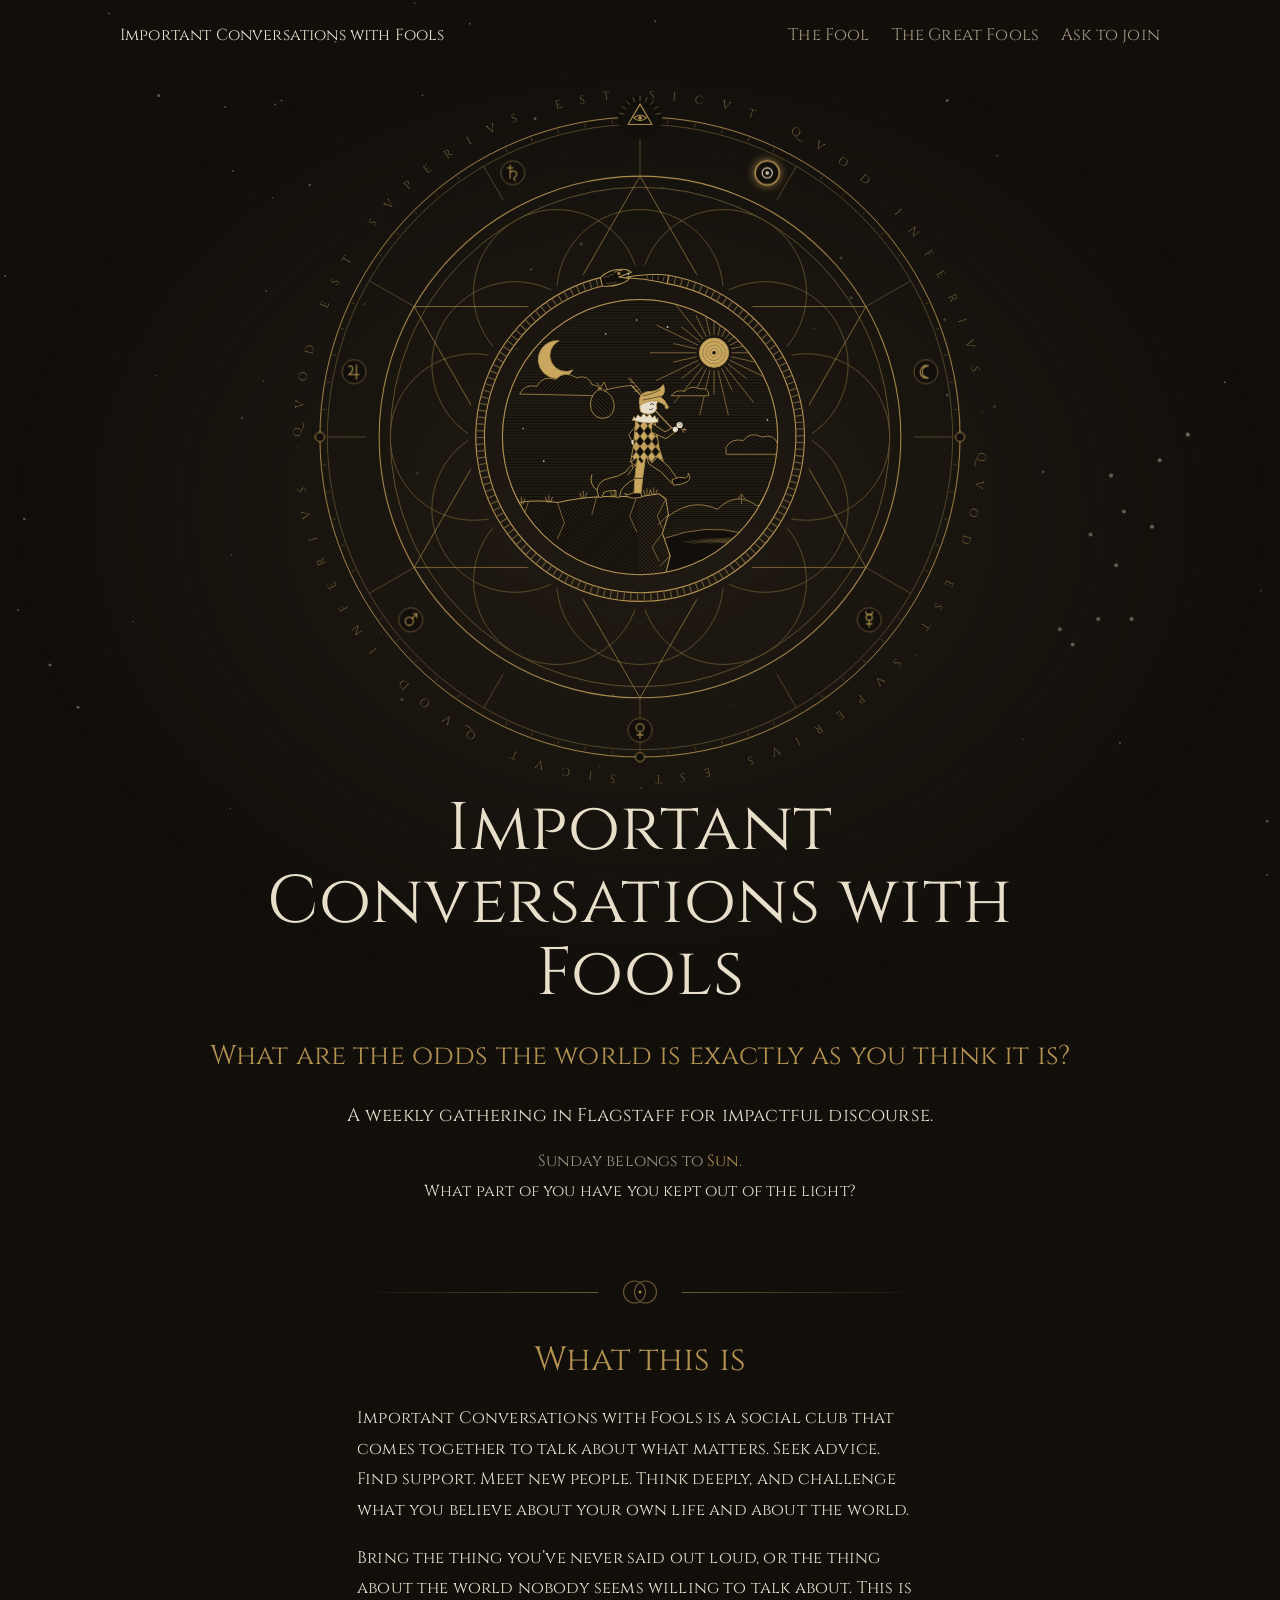
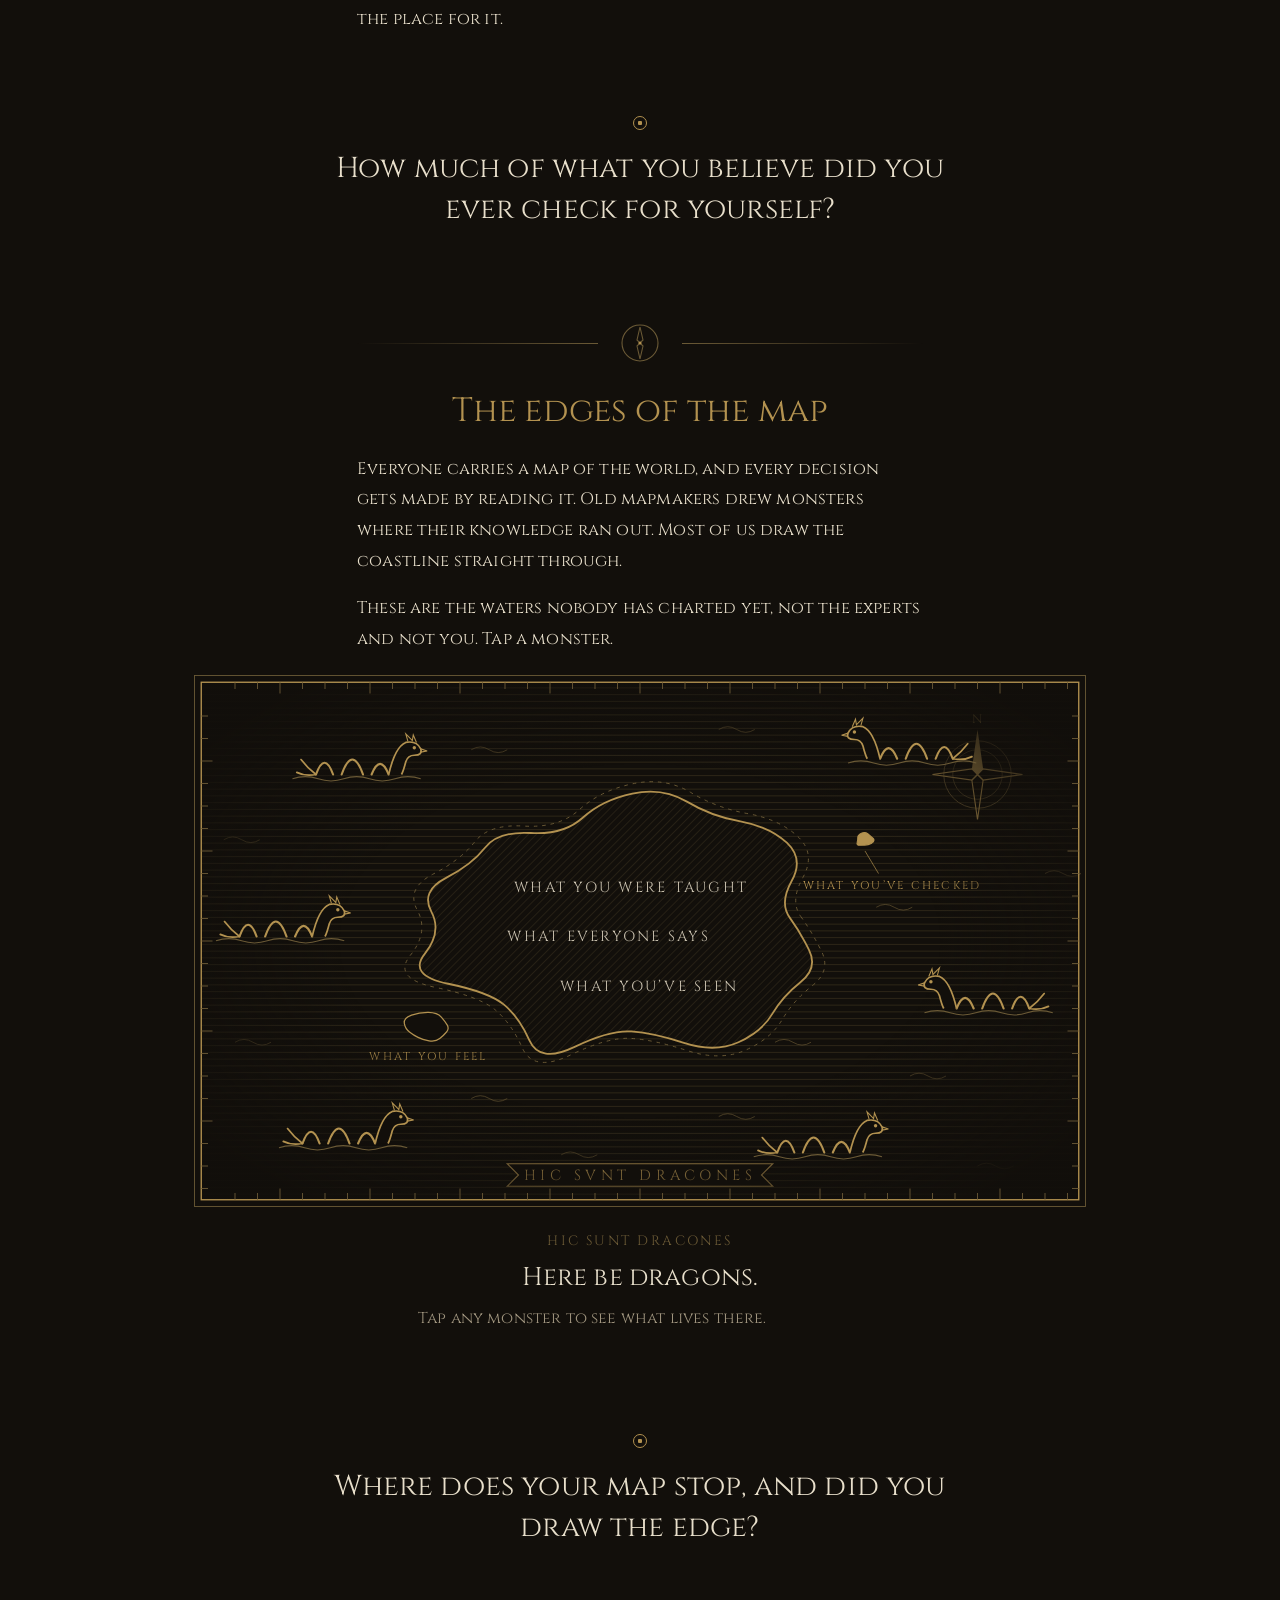
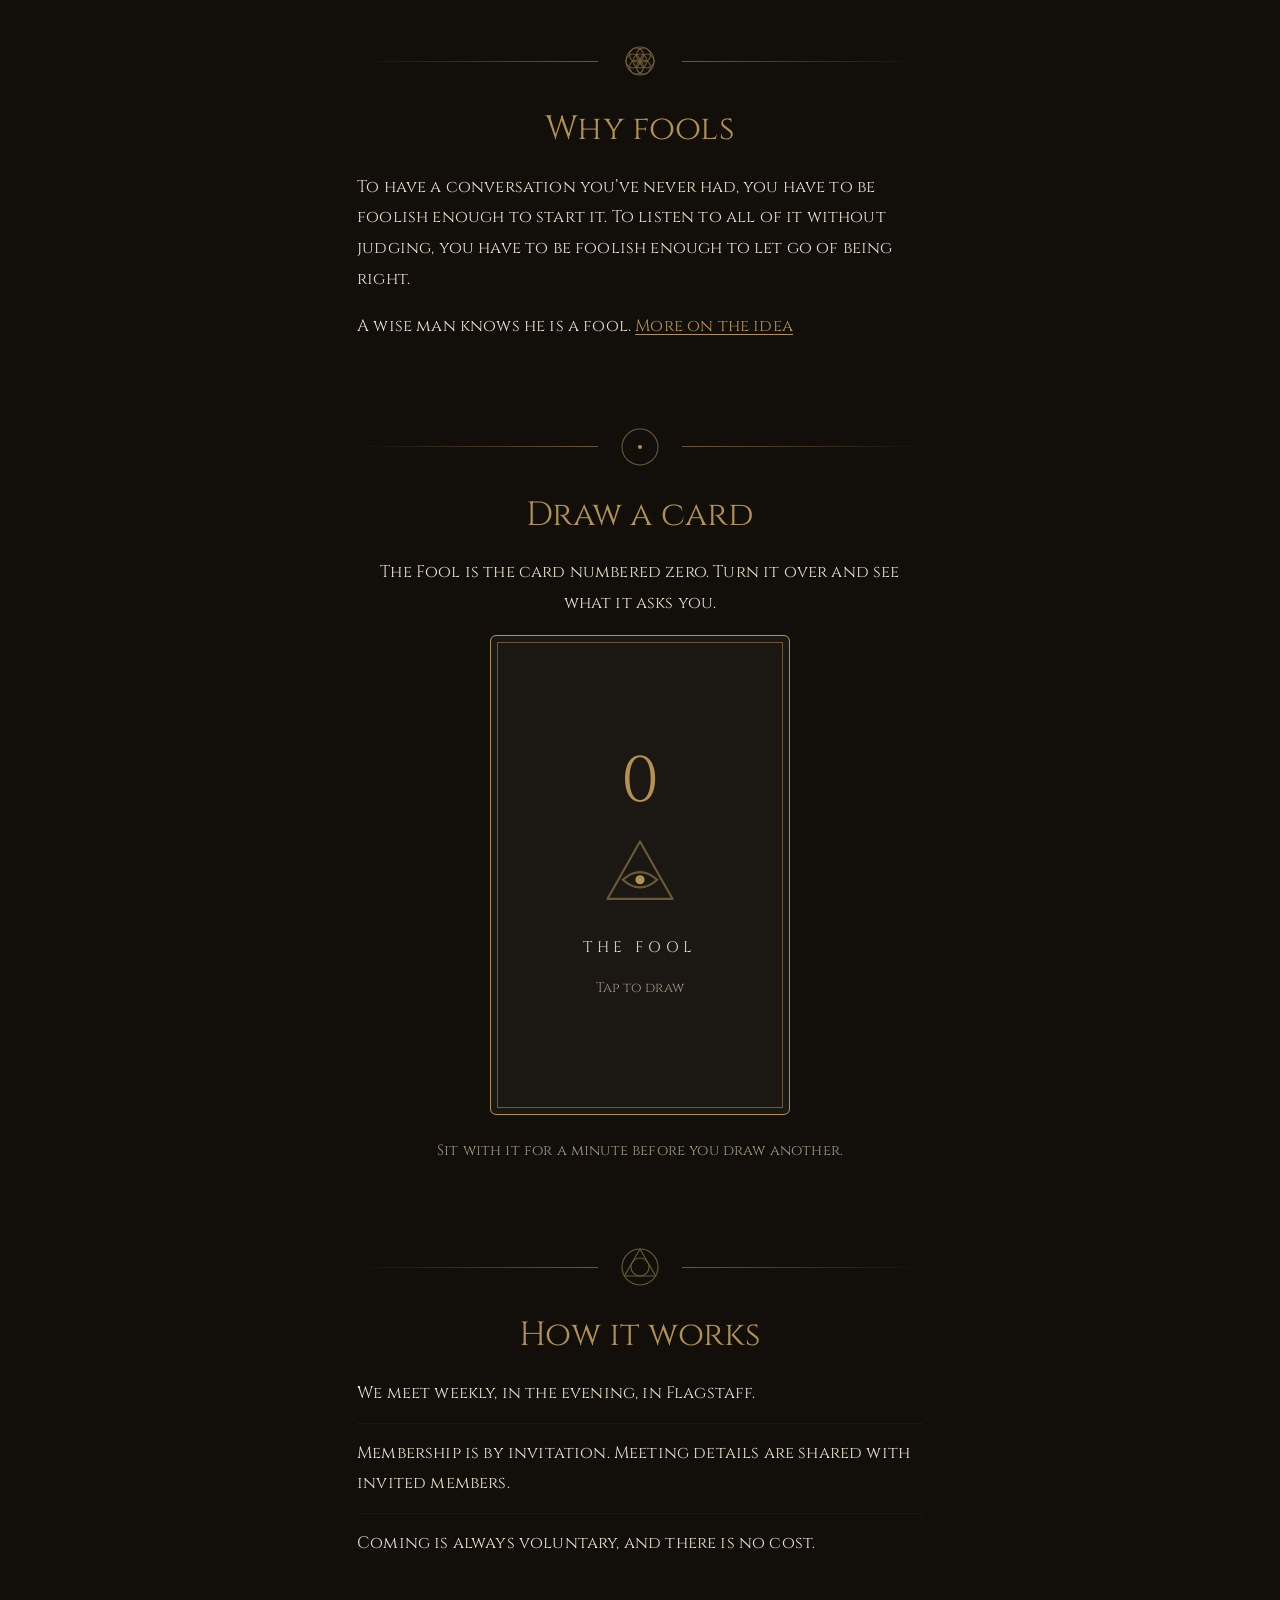
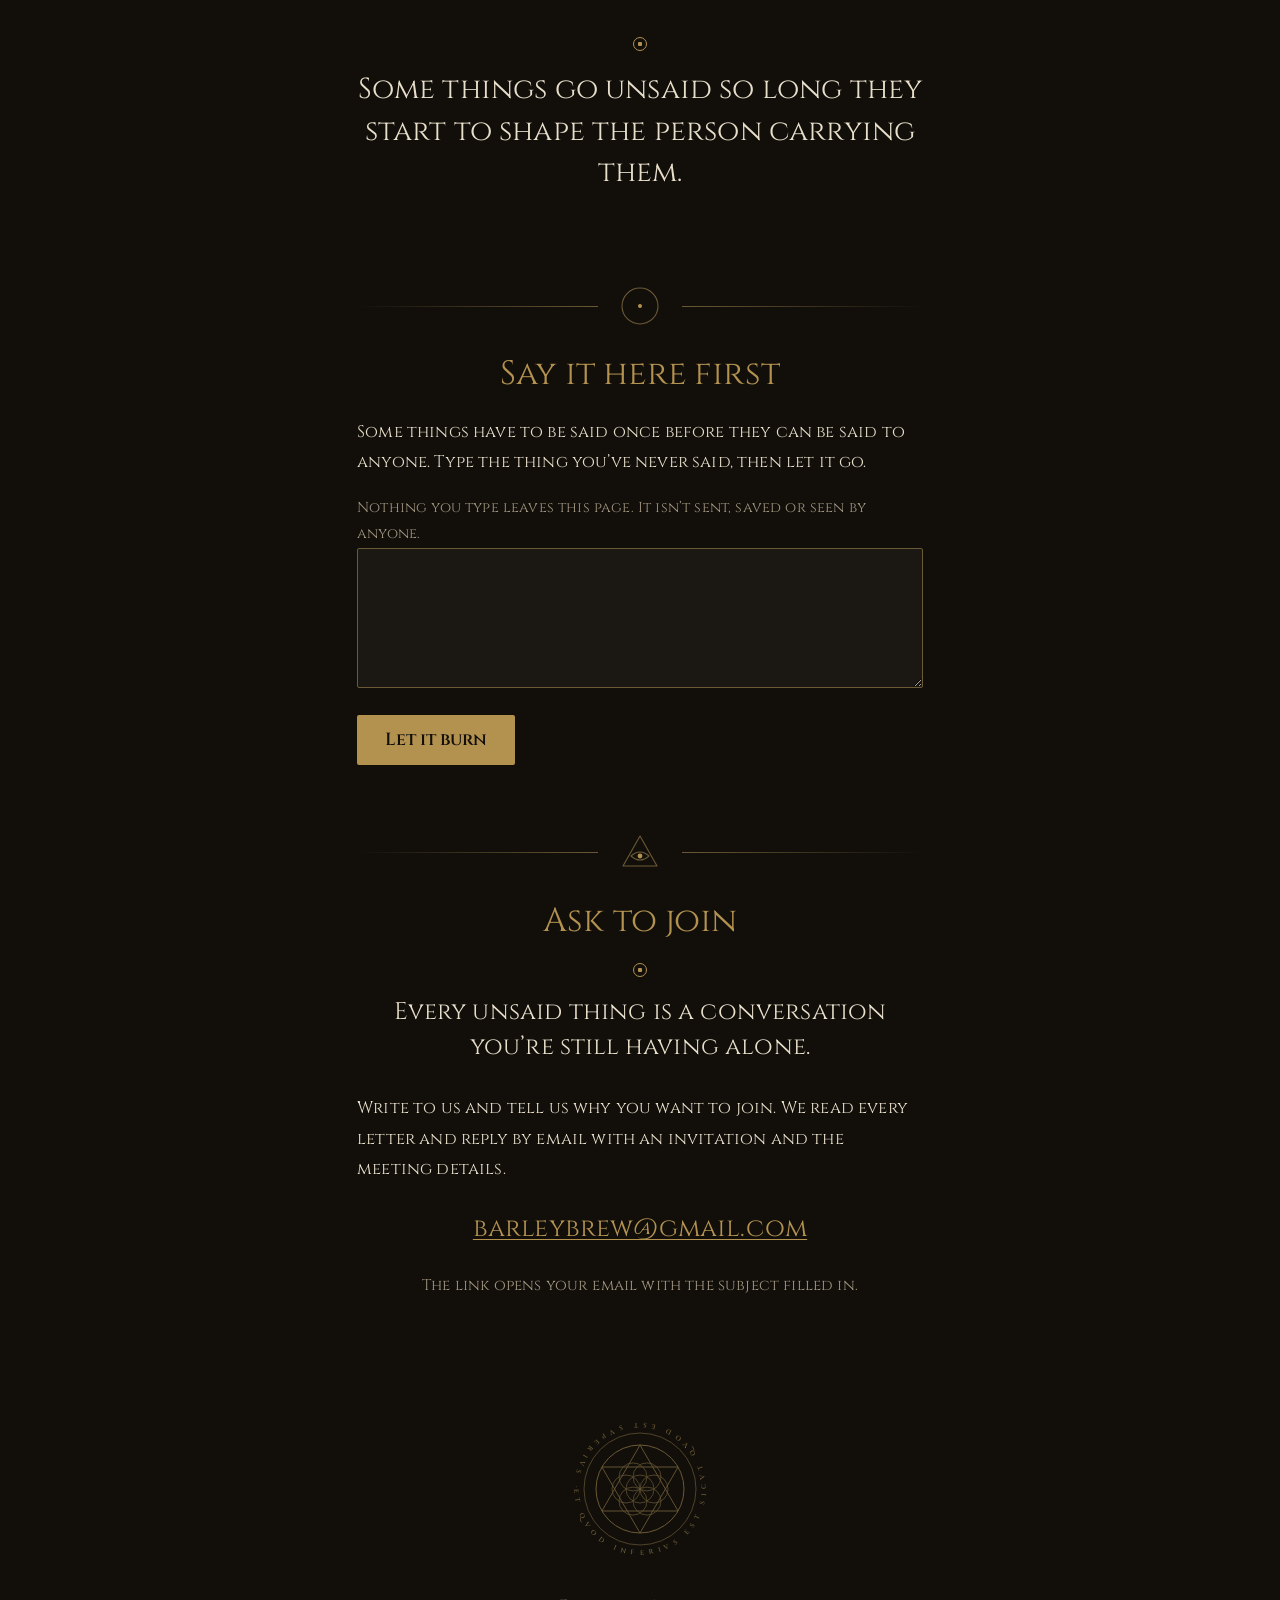
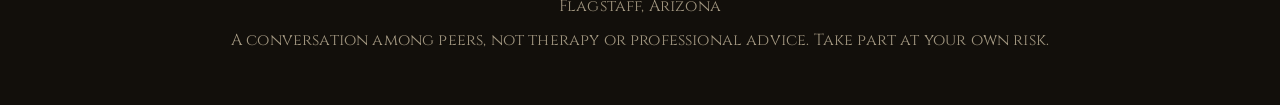
==== commit 96b53724: "Add the map with edges and seven easter eggs - Home: "The edges of the map", a sea chart where knowl" ====
--- a/index.html
+++ b/index.html
@@ -5,6 +5,23 @@
 <meta name="viewport" content="width=device-width, initial-scale=1">
 <title>Important Conversations with Fools</title>
 <meta name="description" content="A weekly gathering in Flagstaff for the most important conversations you'll ever have.">
+<meta property="og:type" content="website">
+<meta property="og:site_name" content="Important Conversations with Fools">
+<meta property="og:title" content="Important Conversations with Fools">
+<meta property="og:description" content="A weekly gathering in Flagstaff for the most important conversations you'll ever have.">
+<meta property="og:url" content="https://brewberryta.github.io/CWF/">
+<meta property="og:image" content="https://brewberryta.github.io/CWF/share/home.jpg">
+<meta property="og:image:type" content="image/jpeg">
+<meta property="og:image:width" content="1200">
+<meta property="og:image:height" content="630">
+<meta property="og:image:alt" content="A gold esoteric seal around the Fool at a cliff edge, beside the title Important Conversations with Fools">
+<meta name="twitter:card" content="summary_large_image">
+<meta name="twitter:title" content="Important Conversations with Fools">
+<meta name="twitter:description" content="A weekly gathering in Flagstaff for the most important conversations you'll ever have.">
+<meta name="twitter:image" content="https://brewberryta.github.io/CWF/share/home.jpg">
+<meta name="theme-color" content="#120F0B">
+<link rel="canonical" href="https://brewberryta.github.io/CWF/">
+<link rel="apple-touch-icon" href="apple-touch-icon.png">
 <link rel="icon" href="data:image/svg+xml,%3Csvg xmlns='http://www.w3.org/2000/svg' viewBox='0 0 32 32'%3E%3Crect width='32' height='32' fill='%23120F0B'/%3E%3Ccircle cx='16' cy='16' r='11' fill='none' stroke='%23B39250' stroke-width='2'/%3E%3Ccircle cx='16' cy='16' r='2.6' fill='%23B39250'/%3E%3C/svg%3E">
 
 <style>
@@ -96,7 +113,7 @@
   .spin,.spin-r,.spin-t,.upright,.serpent,.rays,.tw,.eye,.mark svg{animation:none}
 }
 </style>
-<link rel="stylesheet" href="fools.css">
+<link rel="stylesheet" href="fools.css?v=10231604">
 </head>
 <body>
 <svg class="sky" viewBox="0 0 1000 1000" preserveAspectRatio="xMidYMid slice" aria-hidden="true"><g fill="#E8DFCB" opacity=".35"><circle class="tw" style="--d:0.4s;--t:5.7s" cx="324" cy="151" r="0.6"/><circle class="tw" style="--d:1.3s;--t:3.4s" cx="366" cy="58" r="1.2"/><circle class="tw" style="--d:2.5s;--t:7.1s" cx="418" cy="241" r="1.2"/><circle class="tw" style="--d:5.7s;--t:5.9s" cx="124" cy="223" r="1.2"/><circle class="tw" style="--d:3.3s;--t:3.7s" cx="397" cy="976" r="0.6"/><circle class="tw" style="--d:1.9s;--t:7.1s" cx="419" cy="541" r="1.2"/><circle class="tw" style="--d:2.2s;--t:5.7s" cx="181" cy="582" r="0.7"/><circle class="tw" style="--d:3.0s;--t:5.7s" cx="63" cy="60" r="0.7"/><circle class="tw" style="--d:2.2s;--t:4.2s" cx="777" cy="466" r="1"/><circle class="tw" style="--d:3.4s;--t:5.6s" cx="180" cy="780" r="0.6"/><circle class="tw" style="--d:3.7s;--t:3.4s" cx="875" cy="729" r="0.8"/><circle class="tw" style="--d:0.9s;--t:5.4s" cx="512" cy="165" r="0.8"/><circle class="tw" style="--d:3.4s;--t:7.4s" cx="39" cy="668" r="1.2"/><circle class="tw" style="--d:3.0s;--t:7.0s" cx="314" cy="695" r="1.2"/><circle class="tw" style="--d:2.8s;--t:6.3s" cx="69" cy="94" r="0.8"/><circle class="tw" style="--d:6.0s;--t:7.1s" cx="61" cy="701" r="1.2"/><circle class="tw" style="--d:0.1s;--t:5.3s" cx="285" cy="386" r="0.8"/><circle class="tw" style="--d:1.3s;--t:4.4s" cx="168" cy="117" r="0.6"/><circle class="tw" style="--d:0.5s;--t:5.2s" cx="738" cy="398" r="1"/><circle class="tw" style="--d:5.2s;--t:4.4s" cx="549" cy="883" r="1"/><circle class="tw" style="--d:5.7s;--t:3.8s" cx="415" cy="359" r="1"/><circle class="tw" style="--d:0.1s;--t:7.2s" cx="176" cy="232" r="0.7"/><circle class="tw" style="--d:2.5s;--t:4.8s" cx="182" cy="282" r="0.7"/><circle class="tw" style="--d:5.7s;--t:6.3s" cx="566" cy="953" r="1.2"/><circle class="tw" style="--d:2.4s;--t:5.0s" cx="740" cy="457" r="1.2"/><circle class="tw" style="--d:1.1s;--t:7.9s" cx="104" cy="634" r="0.6"/><circle class="tw" style="--d:0.3s;--t:3.0s" cx="441" cy="110" r="1.2"/><circle class="tw" style="--d:3.7s;--t:3.4s" cx="151" cy="101" r="0.8"/><circle class="tw" style="--d:5.7s;--t:6.0s" cx="208" cy="376" r="0.8"/><circle class="tw" style="--d:6.0s;--t:5.3s" cx="474" cy="115" r="1"/><circle class="tw" style="--d:4.5s;--t:6.7s" cx="484" cy="86" r="0.6"/><circle class="tw" style="--d:0.1s;--t:7.8s" cx="479" cy="692" r="1.2"/><circle class="tw" style="--d:5.5s;--t:6.8s" cx="528" cy="147" r="1.2"/><circle class="tw" style="--d:4.2s;--t:4.3s" cx="298" cy="643" r="0.6"/><circle class="tw" style="--d:3.2s;--t:6.9s" cx="367" cy="167" r="0.7"/><circle class="tw" style="--d:4.8s;--t:7.1s" cx="330" cy="223" r="0.7"/><circle class="tw" style="--d:3.0s;--t:6.7s" cx="740" cy="227" r="1.2"/><circle class="tw" style="--d:1.6s;--t:6.5s" cx="990" cy="790" r="1"/><circle class="tw" style="--d:5.7s;--t:4.8s" cx="957" cy="447" r="0.8"/><circle class="tw" style="--d:2.0s;--t:5.4s" cx="220" cy="227" r="0.7"/><circle class="tw" style="--d:2.9s;--t:6.3s" cx="985" cy="610" r="0.6"/><circle class="tw" style="--d:5.5s;--t:6.9s" cx="800" cy="85" r="0.6"/><circle class="tw" style="--d:2.6s;--t:6.2s" cx="750" cy="478" r="0.7"/><circle class="tw" style="--d:2.8s;--t:6.7s" cx="87" cy="946" r="1"/><circle class="tw" style="--d:0.2s;--t:6.0s" cx="85" cy="159" r="0.7"/><circle class="tw" style="--d:5.0s;--t:7.9s" cx="465" cy="656" r="1.2"/><circle class="tw" style="--d:3.3s;--t:3.1s" cx="657" cy="350" r="1.2"/><circle class="tw" style="--d:3.2s;--t:7.7s" cx="799" cy="726" r="0.6"/><circle class="tw" style="--d:0.2s;--t:4.1s" cx="434" cy="872" r="0.7"/><circle class="tw" style="--d:1.6s;--t:5.1s" cx="501" cy="764" r="0.8"/><circle class="tw" style="--d:5.4s;--t:6.3s" cx="131" cy="910" r="0.8"/><circle class="tw" style="--d:0.8s;--t:3.8s" cx="815" cy="517" r="1.2"/><circle class="tw" style="--d:3.7s;--t:6.9s" cx="511" cy="873" r="0.7"/><circle class="tw" style="--d:4.4s;--t:5.8s" cx="150" cy="142" r="1.2"/><circle class="tw" style="--d:2.9s;--t:6.9s" cx="326" cy="518" r="1.2"/><circle class="tw" style="--d:1.7s;--t:6.9s" cx="883" cy="57" r="0.7"/><circle class="tw" style="--d:2.7s;--t:6.1s" cx="508" cy="562" r="0.6"/><circle class="tw" style="--d:2.7s;--t:5.7s" cx="506" cy="512" r="0.8"/><circle class="tw" style="--d:5.3s;--t:7.7s" cx="478" cy="942" r="1.2"/><circle class="tw" style="--d:5.0s;--t:3.7s" cx="260" cy="560" r="0.7"/><circle class="tw" style="--d:4.0s;--t:5.1s" cx="122" cy="442" r="0.6"/><circle class="tw" style="--d:5.4s;--t:3.8s" cx="213" cy="303" r="0.6"/><circle class="tw" style="--d:1.5s;--t:3.7s" cx="716" cy="660" r="0.7"/><circle class="tw" style="--d:2.4s;--t:5.4s" cx="468" cy="747" r="0.6"/><circle class="tw" style="--d:4.2s;--t:8.0s" cx="990" cy="832" r="0.7"/><circle class="tw" style="--d:1.9s;--t:6.6s" cx="404" cy="421" r="0.8"/><circle class="tw" style="--d:4.2s;--t:4.9s" cx="19" cy="554" r="1"/><circle class="tw" style="--d:0.7s;--t:7.6s" cx="517" cy="295" r="0.6"/><circle class="tw" style="--d:1.6s;--t:3.2s" cx="229" cy="876" r="0.6"/><circle class="tw" style="--d:4.9s;--t:7.2s" cx="779" cy="270" r="0.7"/><circle class="tw" style="--d:0.9s;--t:7.6s" cx="676" cy="946" r="1"/><circle class="tw" style="--d:1.7s;--t:7.0s" cx="571" cy="700" r="0.6"/><circle class="tw" style="--d:5.6s;--t:6.2s" cx="183" cy="895" r="0.8"/><circle class="tw" style="--d:0.4s;--t:7.3s" cx="802" cy="84" r="0.7"/><circle class="tw" style="--d:2.5s;--t:7.6s" cx="454" cy="339" r="1.2"/><circle class="tw" style="--d:5.6s;--t:7.8s" cx="622" cy="43" r="0.7"/><circle class="tw" style="--d:3.8s;--t:5.7s" cx="262" cy="181" r="0.8"/><circle class="tw" style="--d:1.6s;--t:7.0s" cx="206" cy="446" r="0.7"/><circle class="tw" style="--d:4.4s;--t:5.8s" cx="994" cy="37" r="0.6"/><circle class="tw" style="--d:0.6s;--t:7.1s" cx="189" cy="475" r="1"/><circle class="tw" style="--d:5.8s;--t:4.5s" cx="432" cy="495" r="1"/><circle class="tw" style="--d:5.0s;--t:6.5s" cx="215" cy="230" r="0.7"/><circle class="tw" style="--d:5.9s;--t:7.2s" cx="636" cy="405" r="0.8"/><circle class="tw" style="--d:2.6s;--t:3.3s" cx="14" cy="625" r="0.8"/><circle class="tw" style="--d:4.0s;--t:4.4s" cx="665" cy="381" r="1.2"/><circle class="tw" style="--d:1.1s;--t:4.3s" cx="242" cy="293" r="1"/><circle class="tw" style="--d:5.8s;--t:5.7s" cx="4" cy="364" r="0.8"/><circle class="tw" style="--d:1.3s;--t:3.9s" cx="244" cy="966" r="0.8"/><circle class="tw" style="--d:3.0s;--t:4.0s" cx="335" cy="84" r="0.8"/><circle class="tw" style="--d:4.9s;--t:3.7s" cx="505" cy="5" r="0.8"/></g></svg>
@@ -243,6 +260,44 @@
   <p>Bring the thing you’ve never said out loud, or the thing about the world nobody seems willing to talk about. This is the place for it.</p>
 </section>
 <p class="muse">How much of what you believe did you ever check for yourself?</p>
+<section class="part edges" id="edges">
+  <div class="col">
+  <div class="mark" aria-hidden="true"><svg viewBox="0 0 48 48"><circle cx="24" cy="24" r="18" fill="none" stroke="currentColor" stroke-width="1.1"/><path d="M24 8 L27 21 L24 24 L21 21 Z M24 40 L27 27 L24 24 L21 27 Z" fill="none" stroke="currentColor" stroke-width="1.1"/><circle cx="24" cy="24" r="1.6" fill="#B39250"/></svg></div>
+  <h2>The edges of the map</h2>
+  <p>Everyone carries a map of the world, and every decision gets made by reading it. Old mapmakers drew monsters where their knowledge ran out. Most of us draw the coastline straight through.</p>
+  <p>These are the waters nobody has charted yet, not the experts and not you. Tap a monster.</p>
+  </div>
+  <svg class="chart" viewBox="0 0 800 480" role="group" aria-label="A map of what we know, an island in a sea of unsolved questions drawn as sea monsters">
+  <defs>
+    <pattern id="mp-hatch" width="5" height="5" patternUnits="userSpaceOnUse" patternTransform="rotate(45)"><line x1="0" y1="0" x2="0" y2="5" stroke="#6B5A36" stroke-width=".7"/></pattern>
+    <pattern id="mp-sea" width="8" height="6" patternUnits="userSpaceOnUse"><line x1="0" y1="3" x2="8" y2="3" stroke="#6B5A36" stroke-width=".35"/></pattern>
+    <radialGradient id="mp-fade" cx="50%" cy="50%" r="62%"><stop offset="55%" stop-color="#120F0B" stop-opacity="0"/><stop offset="100%" stop-color="#120F0B" stop-opacity=".95"/></radialGradient>
+  </defs>
+  <rect x="10" y="10" width="780" height="460" fill="url(#mp-sea)" opacity=".8"/>
+  <path d="M250 70 q8 -5 16 0 q8 5 16 0" fill="none" stroke="#6B5A36" stroke-width=".8" opacity=".7"/><path d="M470 52 q8 -5 16 0 q8 5 16 0" fill="none" stroke="#6B5A36" stroke-width=".8" opacity=".7"/><path d="M760 180 q8 -5 16 0 q8 5 16 0" fill="none" stroke="#6B5A36" stroke-width=".8" opacity=".7"/><path d="M30 150 q8 -5 16 0 q8 5 16 0" fill="none" stroke="#6B5A36" stroke-width=".8" opacity=".7"/><path d="M330 430 q8 -5 16 0 q8 5 16 0" fill="none" stroke="#6B5A36" stroke-width=".8" opacity=".7"/><path d="M700 440 q8 -5 16 0 q8 5 16 0" fill="none" stroke="#6B5A36" stroke-width=".8" opacity=".7"/><path d="M40 330 q8 -5 16 0 q8 5 16 0" fill="none" stroke="#6B5A36" stroke-width=".8" opacity=".7"/><path d="M470 396 q8 -5 16 0 q8 5 16 0" fill="none" stroke="#6B5A36" stroke-width=".8" opacity=".7"/><path d="M250 380 q8 -5 16 0 q8 5 16 0" fill="none" stroke="#6B5A36" stroke-width=".8" opacity=".7"/><path d="M610 210 q8 -5 16 0 q8 5 16 0" fill="none" stroke="#6B5A36" stroke-width=".8" opacity=".7"/><path d="M640 360 q8 -5 16 0 q8 5 16 0" fill="none" stroke="#6B5A36" stroke-width=".8" opacity=".7"/><path d="M300 160 q8 -5 16 0 q8 5 16 0" fill="none" stroke="#6B5A36" stroke-width=".8" opacity=".7"/><path d="M520 330 q8 -5 16 0 q8 5 16 0" fill="none" stroke="#6B5A36" stroke-width=".8" opacity=".7"/>
+  <path d="M533.1 219.2 Q542.4 232.0 550.3 248.1 Q558.3 264.2 542.6 276.6 Q526.8 289.1 517.6 304.8 Q508.4 320.5 487.5 330.0 Q466.5 339.5 439.0 330.6 Q411.6 321.7 392.3 320.4 Q373.0 319.1 341.9 334.1 Q310.9 349.0 301.7 328.3 Q292.5 307.7 279.1 296.6 Q265.7 285.5 229.5 278.0 Q193.3 270.4 208.8 251.2 Q224.2 232.0 214.5 213.9 Q204.7 195.8 227.6 183.9 Q250.5 172.1 262.2 157.1 Q273.9 142.2 303.0 144.0 Q332.2 145.8 349.3 130.2 Q366.4 114.6 393.2 108.9 Q420.1 103.2 441.7 116.1 Q463.3 129.1 489.2 133.7 Q515.1 138.4 530.5 152.6 Q545.8 166.9 534.8 186.7 Q523.8 206.5 533.1 219.2 Z" fill="#120F0B"/><path d="M533.1 219.2 Q542.4 232.0 550.3 248.1 Q558.3 264.2 542.6 276.6 Q526.8 289.1 517.6 304.8 Q508.4 320.5 487.5 330.0 Q466.5 339.5 439.0 330.6 Q411.6 321.7 392.3 320.4 Q373.0 319.1 341.9 334.1 Q310.9 349.0 301.7 328.3 Q292.5 307.7 279.1 296.6 Q265.7 285.5 229.5 278.0 Q193.3 270.4 208.8 251.2 Q224.2 232.0 214.5 213.9 Q204.7 195.8 227.6 183.9 Q250.5 172.1 262.2 157.1 Q273.9 142.2 303.0 144.0 Q332.2 145.8 349.3 130.2 Q366.4 114.6 393.2 108.9 Q420.1 103.2 441.7 116.1 Q463.3 129.1 489.2 133.7 Q515.1 138.4 530.5 152.6 Q545.8 166.9 534.8 186.7 Q523.8 206.5 533.1 219.2 Z" fill="url(#mp-hatch)" opacity=".55"/>
+  <path d="M533.1 219.2 Q542.4 232.0 550.3 248.1 Q558.3 264.2 542.6 276.6 Q526.8 289.1 517.6 304.8 Q508.4 320.5 487.5 330.0 Q466.5 339.5 439.0 330.6 Q411.6 321.7 392.3 320.4 Q373.0 319.1 341.9 334.1 Q310.9 349.0 301.7 328.3 Q292.5 307.7 279.1 296.6 Q265.7 285.5 229.5 278.0 Q193.3 270.4 208.8 251.2 Q224.2 232.0 214.5 213.9 Q204.7 195.8 227.6 183.9 Q250.5 172.1 262.2 157.1 Q273.9 142.2 303.0 144.0 Q332.2 145.8 349.3 130.2 Q366.4 114.6 393.2 108.9 Q420.1 103.2 441.7 116.1 Q463.3 129.1 489.2 133.7 Q515.1 138.4 530.5 152.6 Q545.8 166.9 534.8 186.7 Q523.8 206.5 533.1 219.2 Z" fill="none" stroke="#B39250" stroke-width="1.6"/>
+  <path d="M533.1 219.2 Q542.4 232.0 550.3 248.1 Q558.3 264.2 542.6 276.6 Q526.8 289.1 517.6 304.8 Q508.4 320.5 487.5 330.0 Q466.5 339.5 439.0 330.6 Q411.6 321.7 392.3 320.4 Q373.0 319.1 341.9 334.1 Q310.9 349.0 301.7 328.3 Q292.5 307.7 279.1 296.6 Q265.7 285.5 229.5 278.0 Q193.3 270.4 208.8 251.2 Q224.2 232.0 214.5 213.9 Q204.7 195.8 227.6 183.9 Q250.5 172.1 262.2 157.1 Q273.9 142.2 303.0 144.0 Q332.2 145.8 349.3 130.2 Q366.4 114.6 393.2 108.9 Q420.1 103.2 441.7 116.1 Q463.3 129.1 489.2 133.7 Q515.1 138.4 530.5 152.6 Q545.8 166.9 534.8 186.7 Q523.8 206.5 533.1 219.2 Z" fill="none" stroke="#6B5A36" stroke-width=".8" transform="translate(392 232) scale(1.07) translate(-392 -232)" stroke-dasharray="3 4"/>
+  <path d="M228.7 314.8 Q230.5 318.0 228.0 320.9 Q225.6 323.8 222.0 326.7 Q218.4 329.6 212.5 328.7 Q206.6 327.8 202.7 325.7 Q198.8 323.7 195.1 320.8 Q191.3 318.0 190.5 313.2 Q189.7 308.4 196.9 305.9 Q204.0 303.4 211.9 303.5 Q219.9 303.7 223.4 307.7 Q226.8 311.6 228.7 314.8 Z" fill="#120F0B" stroke="#B39250" stroke-width="1.1"/>
+  <path d="M606.8 148.4 Q608.8 150.0 607.3 152.0 Q605.9 153.9 602.9 154.3 Q600.0 154.7 596.1 154.9 Q592.2 155.2 593.0 152.6 Q593.7 150.0 593.6 147.9 Q593.6 145.8 596.8 144.2 Q600.0 142.6 602.4 144.7 Q604.8 146.8 606.8 148.4 Z" fill="#B39250" stroke="#B39250" stroke-width="1"/>
+  <text x="392" y="196" text-anchor="middle" font-size="13" letter-spacing="2" fill="#E8DFCB" opacity="0.85">WHAT YOU WERE TAUGHT</text>
+  <text x="372" y="240" text-anchor="middle" font-size="13" letter-spacing="2" fill="#E8DFCB" opacity="0.85">WHAT EVERYONE SAYS</text>
+  <text x="408" y="284" text-anchor="middle" font-size="13" letter-spacing="2" fill="#E8DFCB" opacity="0.85">WHAT YOU’VE SEEN</text>
+  <text x="212" y="346" text-anchor="middle" font-size="10" letter-spacing="2" fill="#B39250" opacity="0.9">WHAT YOU FEEL</text>
+  <path d="M600 160 L612 180" stroke="#B39250" stroke-width=".6"/>
+  <text x="624" y="194" text-anchor="middle" font-size="10" letter-spacing="2" fill="#B39250" opacity="1">WHAT YOU’VE CHECKED</text>
+  <g transform="translate(700 92)" opacity=".9"><circle r="30" fill="none" stroke="#6B5A36" stroke-width=".8"/><circle r="22" fill="none" stroke="#6B5A36" stroke-width=".6"/><path d="M0 -40 L5 -5 L0 0 L-5 -5 Z" fill="#B39250"/><path d="M0 40 L5 5 L0 0 L-5 5 Z" fill="none" stroke="#B39250"/><path d="M-40 0 L-5 -5 L0 0 L-5 5 Z" fill="none" stroke="#B39250"/><path d="M40 0 L5 -5 L0 0 L5 5 Z" fill="none" stroke="#B39250"/><text y="-46" text-anchor="middle" font-size="11" fill="#B39250">N</text></g>
+  <g transform="translate(400 452)"><path d="M-118 -14 L118 -14 L108 -4 L118 6 L-118 6 L-108 -4 Z" fill="#120F0B" stroke="#B39250" stroke-width="1"/>
+    <text y="0" text-anchor="middle" font-size="13" letter-spacing="4" fill="#B39250">HIC SVNT DRACONES</text></g>
+  <rect x="10" y="10" width="780" height="460" fill="url(#mp-fade)"/>
+  <g class="mon" data-i="0" tabindex="0" role="button" aria-label="Sea monster: the hard problem" transform="translate(150 92) scale(0.95 0.95)"><rect x="-66" y="-44" width="134" height="56" fill="transparent"/><path d="M-40 0 Q-32 -22 -24 0 M-16 0 Q-6 -28 4 0 M12 0 Q20 -20 28 0" fill="none" stroke="#B39250" stroke-width="2" stroke-linecap="round"/><path d="M28 0 Q34 -26 44 -30 Q54 -32 58 -24 Q60 -18 52 -18 Q46 -18 44 -12 Q42 -4 40 0" fill="#120F0B" stroke="#B39250" stroke-width="1.6" stroke-linejoin="round"/><circle cx="52" cy="-25" r="1.6" fill="#B39250"/><path d="M58 -24 L64 -22 L58 -21" fill="none" stroke="#B39250" stroke-width="1.1"/><path d="M46 -31 L44 -38 L50 -32 M50 -31 L51 -37 L54 -30" fill="none" stroke="#B39250" stroke-width="1"/><path d="M-40 0 Q-48 -6 -54 -14 M-40 0 Q-50 2 -58 -2" fill="none" stroke="#B39250" stroke-width="1.6" stroke-linecap="round"/><path d="M-62 4 Q-50 0 -38 4 Q-26 8 -14 4 Q-2 0 10 4 Q22 8 34 4 Q46 0 58 4" fill="none" stroke="#6B5A36" stroke-width="1"/></g><g class="mon" data-i="1" tabindex="0" role="button" aria-label="Sea monster: the dark" transform="translate(640 78) scale(-0.95 0.95)"><rect x="-66" y="-44" width="134" height="56" fill="transparent"/><path d="M-40 0 Q-32 -22 -24 0 M-16 0 Q-6 -28 4 0 M12 0 Q20 -20 28 0" fill="none" stroke="#B39250" stroke-width="2" stroke-linecap="round"/><path d="M28 0 Q34 -26 44 -30 Q54 -32 58 -24 Q60 -18 52 -18 Q46 -18 44 -12 Q42 -4 40 0" fill="#120F0B" stroke="#B39250" stroke-width="1.6" stroke-linejoin="round"/><circle cx="52" cy="-25" r="1.6" fill="#B39250"/><path d="M58 -24 L64 -22 L58 -21" fill="none" stroke="#B39250" stroke-width="1.1"/><path d="M46 -31 L44 -38 L50 -32 M50 -31 L51 -37 L54 -30" fill="none" stroke="#B39250" stroke-width="1"/><path d="M-40 0 Q-48 -6 -54 -14 M-40 0 Q-50 2 -58 -2" fill="none" stroke="#B39250" stroke-width="1.6" stroke-linecap="round"/><path d="M-62 4 Q-50 0 -38 4 Q-26 8 -14 4 Q-2 0 10 4 Q22 8 34 4 Q46 0 58 4" fill="none" stroke="#6B5A36" stroke-width="1"/></g><g class="mon" data-i="2" tabindex="0" role="button" aria-label="Sea monster: the first question" transform="translate(708 300) scale(-0.95 0.95)"><rect x="-66" y="-44" width="134" height="56" fill="transparent"/><path d="M-40 0 Q-32 -22 -24 0 M-16 0 Q-6 -28 4 0 M12 0 Q20 -20 28 0" fill="none" stroke="#B39250" stroke-width="2" stroke-linecap="round"/><path d="M28 0 Q34 -26 44 -30 Q54 -32 58 -24 Q60 -18 52 -18 Q46 -18 44 -12 Q42 -4 40 0" fill="#120F0B" stroke="#B39250" stroke-width="1.6" stroke-linejoin="round"/><circle cx="52" cy="-25" r="1.6" fill="#B39250"/><path d="M58 -24 L64 -22 L58 -21" fill="none" stroke="#B39250" stroke-width="1.1"/><path d="M46 -31 L44 -38 L50 -32 M50 -31 L51 -37 L54 -30" fill="none" stroke="#B39250" stroke-width="1"/><path d="M-40 0 Q-48 -6 -54 -14 M-40 0 Q-50 2 -58 -2" fill="none" stroke="#B39250" stroke-width="1.6" stroke-linecap="round"/><path d="M-62 4 Q-50 0 -38 4 Q-26 8 -14 4 Q-2 0 10 4 Q22 8 34 4 Q46 0 58 4" fill="none" stroke="#6B5A36" stroke-width="1"/></g><g class="mon" data-i="3" tabindex="0" role="button" aria-label="Sea monster: the chooser" transform="translate(560 428) scale(0.95 0.95)"><rect x="-66" y="-44" width="134" height="56" fill="transparent"/><path d="M-40 0 Q-32 -22 -24 0 M-16 0 Q-6 -28 4 0 M12 0 Q20 -20 28 0" fill="none" stroke="#B39250" stroke-width="2" stroke-linecap="round"/><path d="M28 0 Q34 -26 44 -30 Q54 -32 58 -24 Q60 -18 52 -18 Q46 -18 44 -12 Q42 -4 40 0" fill="#120F0B" stroke="#B39250" stroke-width="1.6" stroke-linejoin="round"/><circle cx="52" cy="-25" r="1.6" fill="#B39250"/><path d="M58 -24 L64 -22 L58 -21" fill="none" stroke="#B39250" stroke-width="1.1"/><path d="M46 -31 L44 -38 L50 -32 M50 -31 L51 -37 L54 -30" fill="none" stroke="#B39250" stroke-width="1"/><path d="M-40 0 Q-48 -6 -54 -14 M-40 0 Q-50 2 -58 -2" fill="none" stroke="#B39250" stroke-width="1.6" stroke-linecap="round"/><path d="M-62 4 Q-50 0 -38 4 Q-26 8 -14 4 Q-2 0 10 4 Q22 8 34 4 Q46 0 58 4" fill="none" stroke="#6B5A36" stroke-width="1"/></g><g class="mon" data-i="4" tabindex="0" role="button" aria-label="Sea monster: the spark" transform="translate(138 420) scale(0.95 0.95)"><rect x="-66" y="-44" width="134" height="56" fill="transparent"/><path d="M-40 0 Q-32 -22 -24 0 M-16 0 Q-6 -28 4 0 M12 0 Q20 -20 28 0" fill="none" stroke="#B39250" stroke-width="2" stroke-linecap="round"/><path d="M28 0 Q34 -26 44 -30 Q54 -32 58 -24 Q60 -18 52 -18 Q46 -18 44 -12 Q42 -4 40 0" fill="#120F0B" stroke="#B39250" stroke-width="1.6" stroke-linejoin="round"/><circle cx="52" cy="-25" r="1.6" fill="#B39250"/><path d="M58 -24 L64 -22 L58 -21" fill="none" stroke="#B39250" stroke-width="1.1"/><path d="M46 -31 L44 -38 L50 -32 M50 -31 L51 -37 L54 -30" fill="none" stroke="#B39250" stroke-width="1"/><path d="M-40 0 Q-48 -6 -54 -14 M-40 0 Q-50 2 -58 -2" fill="none" stroke="#B39250" stroke-width="1.6" stroke-linecap="round"/><path d="M-62 4 Q-50 0 -38 4 Q-26 8 -14 4 Q-2 0 10 4 Q22 8 34 4 Q46 0 58 4" fill="none" stroke="#6B5A36" stroke-width="1"/></g><g class="mon" data-i="5" tabindex="0" role="button" aria-label="Sea monster: the arrow" transform="translate(82 236) scale(0.95 0.95)"><rect x="-66" y="-44" width="134" height="56" fill="transparent"/><path d="M-40 0 Q-32 -22 -24 0 M-16 0 Q-6 -28 4 0 M12 0 Q20 -20 28 0" fill="none" stroke="#B39250" stroke-width="2" stroke-linecap="round"/><path d="M28 0 Q34 -26 44 -30 Q54 -32 58 -24 Q60 -18 52 -18 Q46 -18 44 -12 Q42 -4 40 0" fill="#120F0B" stroke="#B39250" stroke-width="1.6" stroke-linejoin="round"/><circle cx="52" cy="-25" r="1.6" fill="#B39250"/><path d="M58 -24 L64 -22 L58 -21" fill="none" stroke="#B39250" stroke-width="1.1"/><path d="M46 -31 L44 -38 L50 -32 M50 -31 L51 -37 L54 -30" fill="none" stroke="#B39250" stroke-width="1"/><path d="M-40 0 Q-48 -6 -54 -14 M-40 0 Q-50 2 -58 -2" fill="none" stroke="#B39250" stroke-width="1.6" stroke-linecap="round"/><path d="M-62 4 Q-50 0 -38 4 Q-26 8 -14 4 Q-2 0 10 4 Q22 8 34 4 Q46 0 58 4" fill="none" stroke="#6B5A36" stroke-width="1"/></g>
+  <rect x="10" y="10" width="780" height="460" fill="none" stroke="#B39250" stroke-width="1.2"/>
+  <rect x="4" y="4" width="792" height="472" fill="none" stroke="#6B5A36" stroke-width=".8"/>
+  <line x1="40" y1="10" x2="40" y2="16" stroke="#6B5A36" stroke-width=".8"/><line x1="40" y1="470" x2="40" y2="464" stroke="#6B5A36" stroke-width=".8"/><line x1="60" y1="10" x2="60" y2="16" stroke="#6B5A36" stroke-width=".8"/><line x1="60" y1="470" x2="60" y2="464" stroke="#6B5A36" stroke-width=".8"/><line x1="80" y1="10" x2="80" y2="20" stroke="#6B5A36" stroke-width=".8"/><line x1="80" y1="470" x2="80" y2="460" stroke="#6B5A36" stroke-width=".8"/><line x1="100" y1="10" x2="100" y2="16" stroke="#6B5A36" stroke-width=".8"/><line x1="100" y1="470" x2="100" y2="464" stroke="#6B5A36" stroke-width=".8"/><line x1="120" y1="10" x2="120" y2="16" stroke="#6B5A36" stroke-width=".8"/><line x1="120" y1="470" x2="120" y2="464" stroke="#6B5A36" stroke-width=".8"/><line x1="140" y1="10" x2="140" y2="16" stroke="#6B5A36" stroke-width=".8"/><line x1="140" y1="470" x2="140" y2="464" stroke="#6B5A36" stroke-width=".8"/><line x1="160" y1="10" x2="160" y2="20" stroke="#6B5A36" stroke-width=".8"/><line x1="160" y1="470" x2="160" y2="460" stroke="#6B5A36" stroke-width=".8"/><line x1="180" y1="10" x2="180" y2="16" stroke="#6B5A36" stroke-width=".8"/><line x1="180" y1="470" x2="180" y2="464" stroke="#6B5A36" stroke-width=".8"/><line x1="200" y1="10" x2="200" y2="16" stroke="#6B5A36" stroke-width=".8"/><line x1="200" y1="470" x2="200" y2="464" stroke="#6B5A36" stroke-width=".8"/><line x1="220" y1="10" x2="220" y2="16" stroke="#6B5A36" stroke-width=".8"/><line x1="220" y1="470" x2="220" y2="464" stroke="#6B5A36" stroke-width=".8"/><line x1="240" y1="10" x2="240" y2="20" stroke="#6B5A36" stroke-width=".8"/><line x1="240" y1="470" x2="240" y2="460" stroke="#6B5A36" stroke-width=".8"/><line x1="260" y1="10" x2="260" y2="16" stroke="#6B5A36" stroke-width=".8"/><line x1="260" y1="470" x2="260" y2="464" stroke="#6B5A36" stroke-width=".8"/><line x1="280" y1="10" x2="280" y2="16" stroke="#6B5A36" stroke-width=".8"/><line x1="280" y1="470" x2="280" y2="464" stroke="#6B5A36" stroke-width=".8"/><line x1="300" y1="10" x2="300" y2="16" stroke="#6B5A36" stroke-width=".8"/><line x1="300" y1="470" x2="300" y2="464" stroke="#6B5A36" stroke-width=".8"/><line x1="320" y1="10" x2="320" y2="20" stroke="#6B5A36" stroke-width=".8"/><line x1="320" y1="470" x2="320" y2="460" stroke="#6B5A36" stroke-width=".8"/><line x1="340" y1="10" x2="340" y2="16" stroke="#6B5A36" stroke-width=".8"/><line x1="340" y1="470" x2="340" y2="464" stroke="#6B5A36" stroke-width=".8"/><line x1="360" y1="10" x2="360" y2="16" stroke="#6B5A36" stroke-width=".8"/><line x1="360" y1="470" x2="360" y2="464" stroke="#6B5A36" stroke-width=".8"/><line x1="380" y1="10" x2="380" y2="16" stroke="#6B5A36" stroke-width=".8"/><line x1="380" y1="470" x2="380" y2="464" stroke="#6B5A36" stroke-width=".8"/><line x1="400" y1="10" x2="400" y2="20" stroke="#6B5A36" stroke-width=".8"/><line x1="400" y1="470" x2="400" y2="460" stroke="#6B5A36" stroke-width=".8"/><line x1="420" y1="10" x2="420" y2="16" stroke="#6B5A36" stroke-width=".8"/><line x1="420" y1="470" x2="420" y2="464" stroke="#6B5A36" stroke-width=".8"/><line x1="440" y1="10" x2="440" y2="16" stroke="#6B5A36" stroke-width=".8"/><line x1="440" y1="470" x2="440" y2="464" stroke="#6B5A36" stroke-width=".8"/><line x1="460" y1="10" x2="460" y2="16" stroke="#6B5A36" stroke-width=".8"/><line x1="460" y1="470" x2="460" y2="464" stroke="#6B5A36" stroke-width=".8"/><line x1="480" y1="10" x2="480" y2="20" stroke="#6B5A36" stroke-width=".8"/><line x1="480" y1="470" x2="480" y2="460" stroke="#6B5A36" stroke-width=".8"/><line x1="500" y1="10" x2="500" y2="16" stroke="#6B5A36" stroke-width=".8"/><line x1="500" y1="470" x2="500" y2="464" stroke="#6B5A36" stroke-width=".8"/><line x1="520" y1="10" x2="520" y2="16" stroke="#6B5A36" stroke-width=".8"/><line x1="520" y1="470" x2="520" y2="464" stroke="#6B5A36" stroke-width=".8"/><line x1="540" y1="10" x2="540" y2="16" stroke="#6B5A36" stroke-width=".8"/><line x1="540" y1="470" x2="540" y2="464" stroke="#6B5A36" stroke-width=".8"/><line x1="560" y1="10" x2="560" y2="20" stroke="#6B5A36" stroke-width=".8"/><line x1="560" y1="470" x2="560" y2="460" stroke="#6B5A36" stroke-width=".8"/><line x1="580" y1="10" x2="580" y2="16" stroke="#6B5A36" stroke-width=".8"/><line x1="580" y1="470" x2="580" y2="464" stroke="#6B5A36" stroke-width=".8"/><line x1="600" y1="10" x2="600" y2="16" stroke="#6B5A36" stroke-width=".8"/><line x1="600" y1="470" x2="600" y2="464" stroke="#6B5A36" stroke-width=".8"/><line x1="620" y1="10" x2="620" y2="16" stroke="#6B5A36" stroke-width=".8"/><line x1="620" y1="470" x2="620" y2="464" stroke="#6B5A36" stroke-width=".8"/><line x1="640" y1="10" x2="640" y2="20" stroke="#6B5A36" stroke-width=".8"/><line x1="640" y1="470" x2="640" y2="460" stroke="#6B5A36" stroke-width=".8"/><line x1="660" y1="10" x2="660" y2="16" stroke="#6B5A36" stroke-width=".8"/><line x1="660" y1="470" x2="660" y2="464" stroke="#6B5A36" stroke-width=".8"/><line x1="680" y1="10" x2="680" y2="16" stroke="#6B5A36" stroke-width=".8"/><line x1="680" y1="470" x2="680" y2="464" stroke="#6B5A36" stroke-width=".8"/><line x1="700" y1="10" x2="700" y2="16" stroke="#6B5A36" stroke-width=".8"/><line x1="700" y1="470" x2="700" y2="464" stroke="#6B5A36" stroke-width=".8"/><line x1="720" y1="10" x2="720" y2="20" stroke="#6B5A36" stroke-width=".8"/><line x1="720" y1="470" x2="720" y2="460" stroke="#6B5A36" stroke-width=".8"/><line x1="740" y1="10" x2="740" y2="16" stroke="#6B5A36" stroke-width=".8"/><line x1="740" y1="470" x2="740" y2="464" stroke="#6B5A36" stroke-width=".8"/><line x1="760" y1="10" x2="760" y2="16" stroke="#6B5A36" stroke-width=".8"/><line x1="760" y1="470" x2="760" y2="464" stroke="#6B5A36" stroke-width=".8"/><line x1="780" y1="10" x2="780" y2="16" stroke="#6B5A36" stroke-width=".8"/><line x1="780" y1="470" x2="780" y2="464" stroke="#6B5A36" stroke-width=".8"/><line x1="10" y1="40" x2="16" y2="40" stroke="#6B5A36" stroke-width=".8"/><line x1="790" y1="40" x2="784" y2="40" stroke="#6B5A36" stroke-width=".8"/><line x1="10" y1="60" x2="16" y2="60" stroke="#6B5A36" stroke-width=".8"/><line x1="790" y1="60" x2="784" y2="60" stroke="#6B5A36" stroke-width=".8"/><line x1="10" y1="80" x2="20" y2="80" stroke="#6B5A36" stroke-width=".8"/><line x1="790" y1="80" x2="780" y2="80" stroke="#6B5A36" stroke-width=".8"/><line x1="10" y1="100" x2="16" y2="100" stroke="#6B5A36" stroke-width=".8"/><line x1="790" y1="100" x2="784" y2="100" stroke="#6B5A36" stroke-width=".8"/><line x1="10" y1="120" x2="16" y2="120" stroke="#6B5A36" stroke-width=".8"/><line x1="790" y1="120" x2="784" y2="120" stroke="#6B5A36" stroke-width=".8"/><line x1="10" y1="140" x2="16" y2="140" stroke="#6B5A36" stroke-width=".8"/><line x1="790" y1="140" x2="784" y2="140" stroke="#6B5A36" stroke-width=".8"/><line x1="10" y1="160" x2="20" y2="160" stroke="#6B5A36" stroke-width=".8"/><line x1="790" y1="160" x2="780" y2="160" stroke="#6B5A36" stroke-width=".8"/><line x1="10" y1="180" x2="16" y2="180" stroke="#6B5A36" stroke-width=".8"/><line x1="790" y1="180" x2="784" y2="180" stroke="#6B5A36" stroke-width=".8"/><line x1="10" y1="200" x2="16" y2="200" stroke="#6B5A36" stroke-width=".8"/><line x1="790" y1="200" x2="784" y2="200" stroke="#6B5A36" stroke-width=".8"/><line x1="10" y1="220" x2="16" y2="220" stroke="#6B5A36" stroke-width=".8"/><line x1="790" y1="220" x2="784" y2="220" stroke="#6B5A36" stroke-width=".8"/><line x1="10" y1="240" x2="20" y2="240" stroke="#6B5A36" stroke-width=".8"/><line x1="790" y1="240" x2="780" y2="240" stroke="#6B5A36" stroke-width=".8"/><line x1="10" y1="260" x2="16" y2="260" stroke="#6B5A36" stroke-width=".8"/><line x1="790" y1="260" x2="784" y2="260" stroke="#6B5A36" stroke-width=".8"/><line x1="10" y1="280" x2="16" y2="280" stroke="#6B5A36" stroke-width=".8"/><line x1="790" y1="280" x2="784" y2="280" stroke="#6B5A36" stroke-width=".8"/><line x1="10" y1="300" x2="16" y2="300" stroke="#6B5A36" stroke-width=".8"/><line x1="790" y1="300" x2="784" y2="300" stroke="#6B5A36" stroke-width=".8"/><line x1="10" y1="320" x2="20" y2="320" stroke="#6B5A36" stroke-width=".8"/><line x1="790" y1="320" x2="780" y2="320" stroke="#6B5A36" stroke-width=".8"/><line x1="10" y1="340" x2="16" y2="340" stroke="#6B5A36" stroke-width=".8"/><line x1="790" y1="340" x2="784" y2="340" stroke="#6B5A36" stroke-width=".8"/><line x1="10" y1="360" x2="16" y2="360" stroke="#6B5A36" stroke-width=".8"/><line x1="790" y1="360" x2="784" y2="360" stroke="#6B5A36" stroke-width=".8"/><line x1="10" y1="380" x2="16" y2="380" stroke="#6B5A36" stroke-width=".8"/><line x1="790" y1="380" x2="784" y2="380" stroke="#6B5A36" stroke-width=".8"/><line x1="10" y1="400" x2="20" y2="400" stroke="#6B5A36" stroke-width=".8"/><line x1="790" y1="400" x2="780" y2="400" stroke="#6B5A36" stroke-width=".8"/><line x1="10" y1="420" x2="16" y2="420" stroke="#6B5A36" stroke-width=".8"/><line x1="790" y1="420" x2="784" y2="420" stroke="#6B5A36" stroke-width=".8"/><line x1="10" y1="440" x2="16" y2="440" stroke="#6B5A36" stroke-width=".8"/><line x1="790" y1="440" x2="784" y2="440" stroke="#6B5A36" stroke-width=".8"/><line x1="10" y1="460" x2="16" y2="460" stroke="#6B5A36" stroke-width=".8"/><line x1="790" y1="460" x2="784" y2="460" stroke="#6B5A36" stroke-width=".8"/>
+</svg>
+  <div class="col mapq" aria-live="polite"><p class="mq-name">Hic sunt dracones</p><p class="mq-q">Here be dragons.</p><p class="mq-n">Tap any monster to see what lives there.</p></div>
+</section>
+<p class="muse">Where does your map stop, and did you draw the edge?</p>
 <section class="part col">
   <div class="mark r" aria-hidden="true"><svg viewBox="0 0 48 48"><circle cx="24" cy="24" r="7" fill="none" stroke="currentColor" stroke-width="1.1"/><circle cx="31.00" cy="24.00" r="7" fill="none" stroke="currentColor" stroke-width="1.1"/><circle cx="27.50" cy="30.06" r="7" fill="none" stroke="currentColor" stroke-width="1.1"/><circle cx="20.50" cy="30.06" r="7" fill="none" stroke="currentColor" stroke-width="1.1"/><circle cx="17.00" cy="24.00" r="7" fill="none" stroke="currentColor" stroke-width="1.1"/><circle cx="20.50" cy="17.94" r="7" fill="none" stroke="currentColor" stroke-width="1.1"/><circle cx="27.50" cy="17.94" r="7" fill="none" stroke="currentColor" stroke-width="1.1"/><circle cx="24" cy="24" r="14" fill="none" stroke="currentColor" stroke-width="1.1"/></svg></div>
   <h2>Why fools</h2>
@@ -308,6 +363,6 @@
   <p>Flagstaff, Arizona</p>
   <p>A conversation among peers, not therapy or professional advice. Take part at your own risk.</p>
 </div></footer>
-<script src="fools.js" defer></script>
+<script src="fools.js?v=10231604" defer></script>
 </body>
 </html>
--- a/fools.css
+++ b/fools.css
@@ -55,10 +55,68 @@
 .turn{display:block;margin:0 auto 18px;padding:0;background:none;border:0;border-radius:50%;cursor:pointer;color:var(--gold-dim);justify-self:auto}
 .turn:hover{background:none;color:var(--gold)}
 .turn .below{margin:0}
-body{transition:opacity .35s ease}
-html.turning body{opacity:0}
 .page{position:relative;z-index:1}
-html.inverted .page{transform:rotate(180deg)}
+.belowmsg{position:fixed;inset:0;z-index:5;display:flex;align-items:center;justify-content:center;padding:16px;background:rgba(18,15,11,.82);animation:bmin 1s ease both}
+.belowmsg[hidden]{display:none}
+.bm-in{max-width:30em;text-align:center;border:1px solid var(--gold-dim);background:var(--ink);padding:34px 26px 26px;border-radius:4px;box-shadow:0 0 60px rgba(179,146,80,.12)}
+.bm-latin{color:var(--gold-dim);font-size:.8rem;letter-spacing:.14em;margin:0 0 1.2em}
+.bm-line{font-size:clamp(1.25rem,3.4vw,1.6rem);line-height:1.4;color:var(--gold);margin-bottom:.9em}
+.bm-q{color:var(--bone);font-size:1.15rem;line-height:1.5;margin-top:1.2em}
+.bm-row{display:flex;flex-wrap:wrap;justify-content:center;gap:12px;margin:1.4em 0 0}
+@keyframes bmin{from{opacity:0}to{opacity:1}}
+
+
+/* The edges of the map (Home) */
+.edges{padding:24px 0 20px}
+.chart{display:block;width:100%;max-width:900px;height:auto;margin:6px auto 0;font-family:Cinzel,Georgia,serif}
+.chart .mon{cursor:pointer;outline:none;transition:filter .3s}
+.chart .mon:hover,.chart .mon:focus-visible,.chart .mon.on{filter:drop-shadow(0 0 6px rgba(201,167,94,.85))}
+.chart .mon.on path[stroke="#B39250"]{stroke:#E8DFCB}
+.mapq{text-align:center;min-height:9.5em;padding-top:18px}
+.mapq p{margin:0 0 .4em}
+.mq-name{color:var(--gold-dim);letter-spacing:.18em;font-size:.85rem;text-transform:uppercase}
+.mq-q{font-size:clamp(1.25rem,3.4vw,1.6rem);line-height:1.4;color:var(--bone)}
+.mq-n{color:var(--ash);font-size:.98rem;line-height:1.6;max-width:30em;margin:0 auto}
+.mapq.fresh p{animation:bmin .7s ease both}
+
+/* The eye */
+.geo .eyehit,.geo .serphit,.geo .lighthit{cursor:pointer;outline:none;pointer-events:all}
+.geo .blink{transform-box:fill-box;transform-origin:center;transition:transform .12s ease}
+.geo .blink.shut{transform:scaleY(.08)}
+.toast{position:fixed;left:50%;bottom:28px;transform:translateX(-50%);z-index:6;max-width:min(92vw,30em);padding:14px 22px;background:var(--ink);border:1px solid var(--gold-dim);color:var(--bone);text-align:center;font-size:1.05rem;line-height:1.5;border-radius:3px;animation:bmin .8s ease both;transition:opacity .8s}
+.toast.go{opacity:0}
+
+/* The serpent eats */
+.geo .serpent.feeding{animation-duration:1.1s}
+.geo .seal.glow{filter:drop-shadow(0 0 10px rgba(201,167,94,.55))}
+
+/* Day and night */
+html.day{filter:invert(1) hue-rotate(180deg)}
+html{transition:filter 1.2s ease}
+
+/* Type "fool" */
+.fallcard{position:fixed;left:50%;top:0;z-index:6;width:min(78vw,240px);aspect-ratio:5/8;margin-left:calc(min(78vw,240px)/-2);display:flex;flex-direction:column;align-items:center;justify-content:center;gap:16px;padding:22px;text-align:center;background:var(--ink-2);border:1px solid var(--gold);border-radius:6px;box-shadow:inset 0 0 0 6px var(--ink-2),inset 0 0 0 7px var(--gold-dim),0 20px 60px rgba(0,0,0,.6);cursor:pointer;animation:fall 1.4s cubic-bezier(.3,1.25,.5,1) both;transition:transform .9s ease-in,opacity .9s}
+.fallcard .fz{font-size:3.6rem;line-height:1;color:var(--gold)}
+.fallcard .fn{letter-spacing:.3em;color:var(--bone);font-size:.9rem}
+.fallcard .fl{color:var(--bone);font-size:1.02rem;line-height:1.5}
+.fallcard.go{animation:none;transform:translateY(120vh) rotate(18deg);opacity:0}
+@keyframes fall{from{transform:translateY(-110%) rotate(-14deg)}to{transform:translateY(18vh) rotate(-3deg)}}
+.fallcard{transform:translateY(18vh) rotate(-3deg)}
+
+/* Stars that connect */
+.constel line{stroke:#C9A75E;stroke-width:.7;stroke-dasharray:1;stroke-dashoffset:1;opacity:0;transition:stroke-dashoffset 2.4s ease,opacity .6s}
+.constel circle{fill:#E8DFCB;opacity:.45;transition:opacity .8s}
+.constel text{font-family:Cinzel,Georgia,serif;font-size:9px;letter-spacing:3px;fill:#B39250;opacity:0;transition:opacity 1.2s 1.6s}
+.constel.on line{stroke-dashoffset:0;opacity:.85}
+.constel.on circle{opacity:1}
+.constel.on text{opacity:.9}
+
+/* Hold the seal */
+.turn{position:relative;-webkit-touch-callout:none;-webkit-user-select:none;user-select:none;touch-action:manipulation}
+.holdring{position:absolute;inset:-6px;width:calc(100% + 12px);height:calc(100% + 12px);pointer-events:none;transform:rotate(-90deg)}
+.holdring circle{fill:none;stroke:#C9A75E;stroke-width:1.2;stroke-dasharray:1;stroke-dashoffset:1;opacity:0;transition:stroke-dashoffset .3s ease,opacity .3s}
+.turn.holding .holdring circle{stroke-dashoffset:0;opacity:1;transition:stroke-dashoffset 6.4s linear .6s,opacity .3s .6s}
+.bm-sign{color:var(--ash);font-size:.95rem;letter-spacing:.08em}
 
 @media (prefers-reduced-motion:reduce){
   .geo .today{animation:none}
@@ -69,6 +127,9 @@
   .card.up .face.front{display:flex}
   .card.up .card-in{transform:none}
   .burn .ashes span{animation:fadeout .8s ease var(--d,0s) forwards}
-  body{transition:none}
+  .belowmsg{animation:none}
+  .fallcard{animation:none}
+  .constel line{transition:none}
+  html{transition:none}
 }
 @keyframes fadeout{to{opacity:0}}
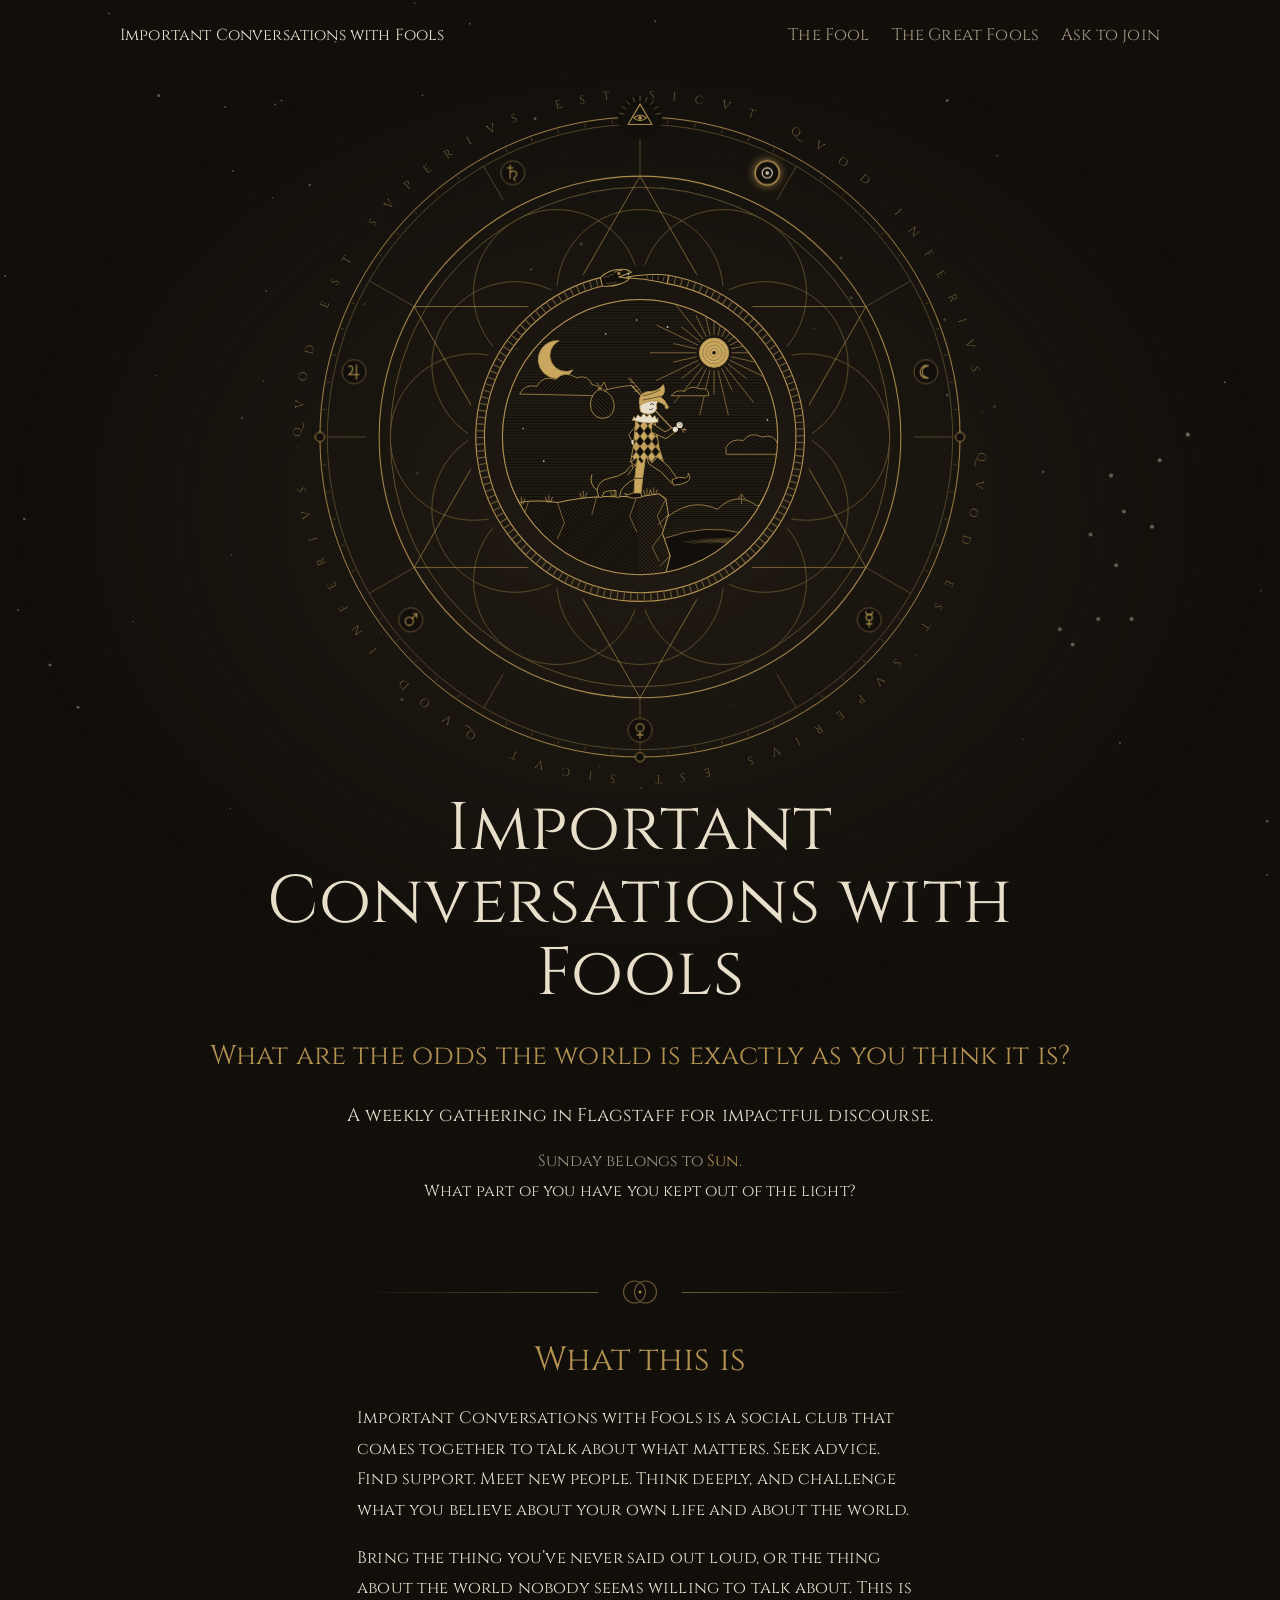
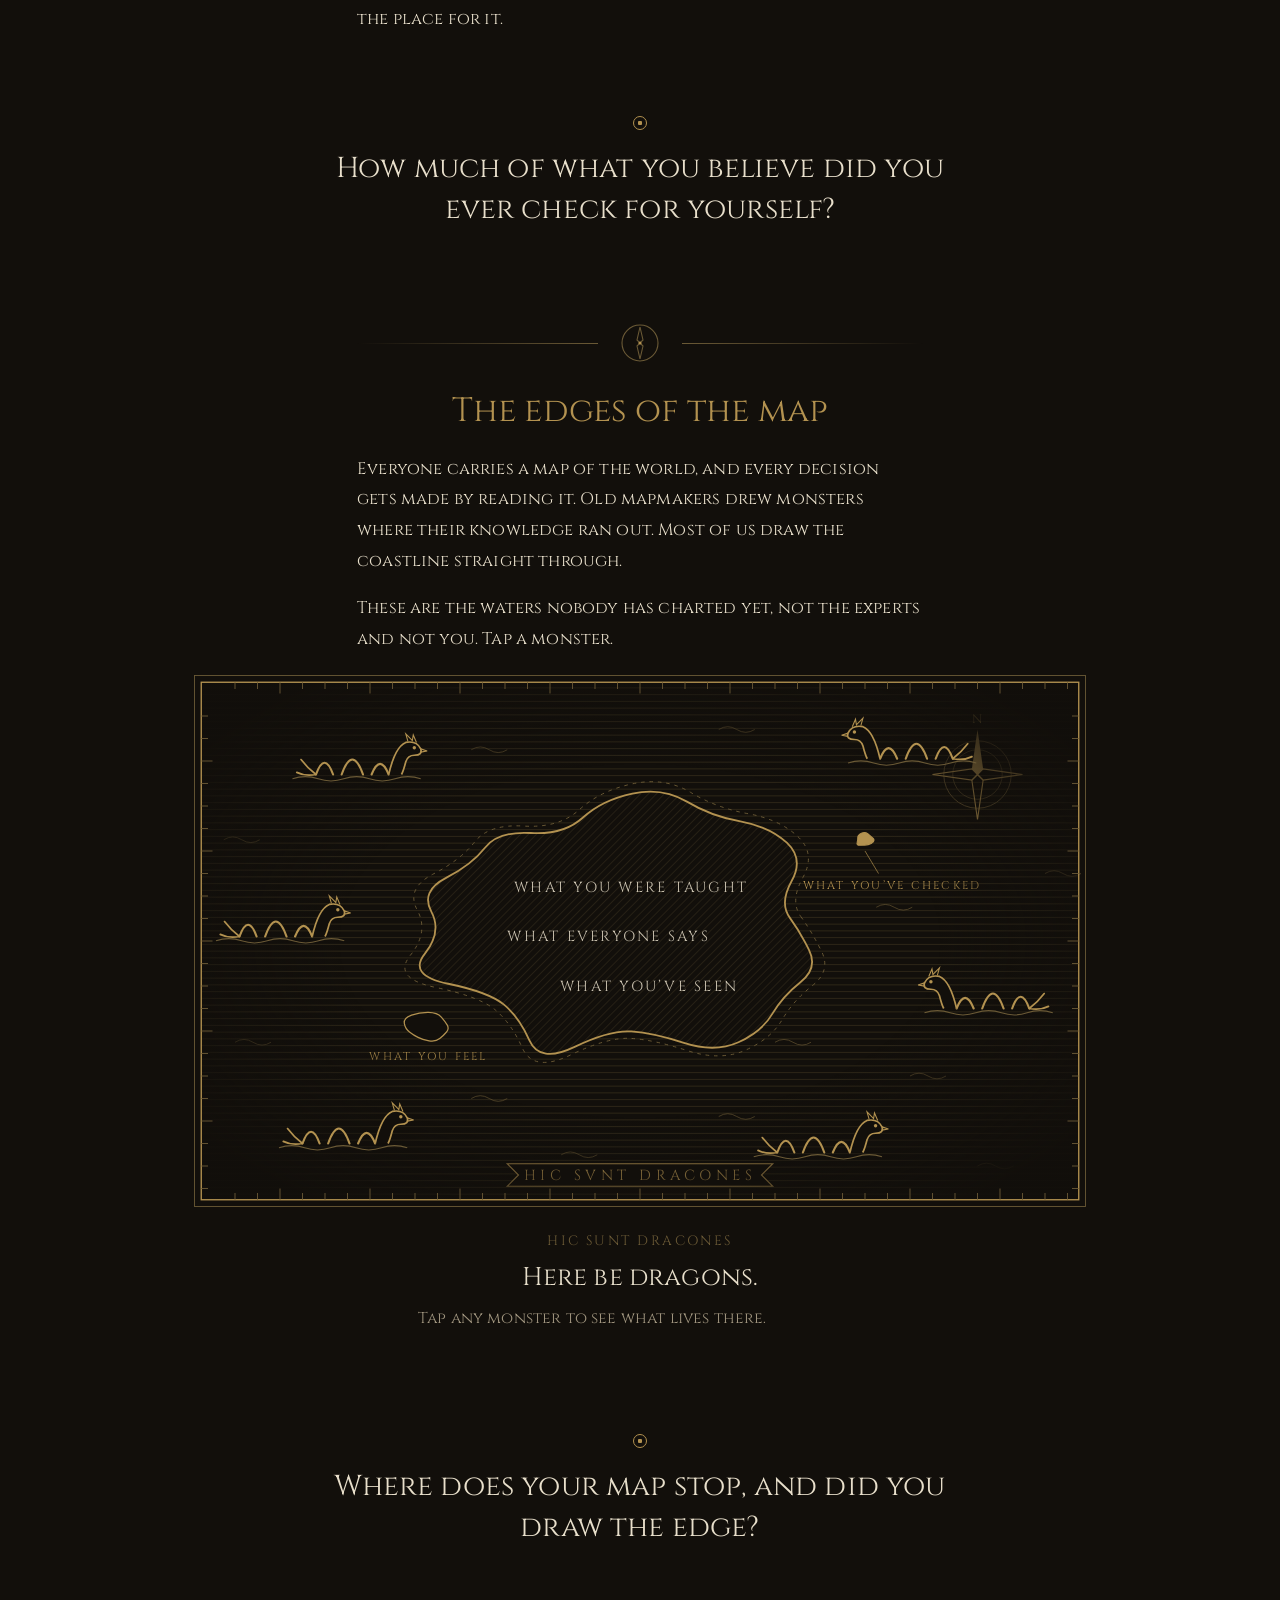
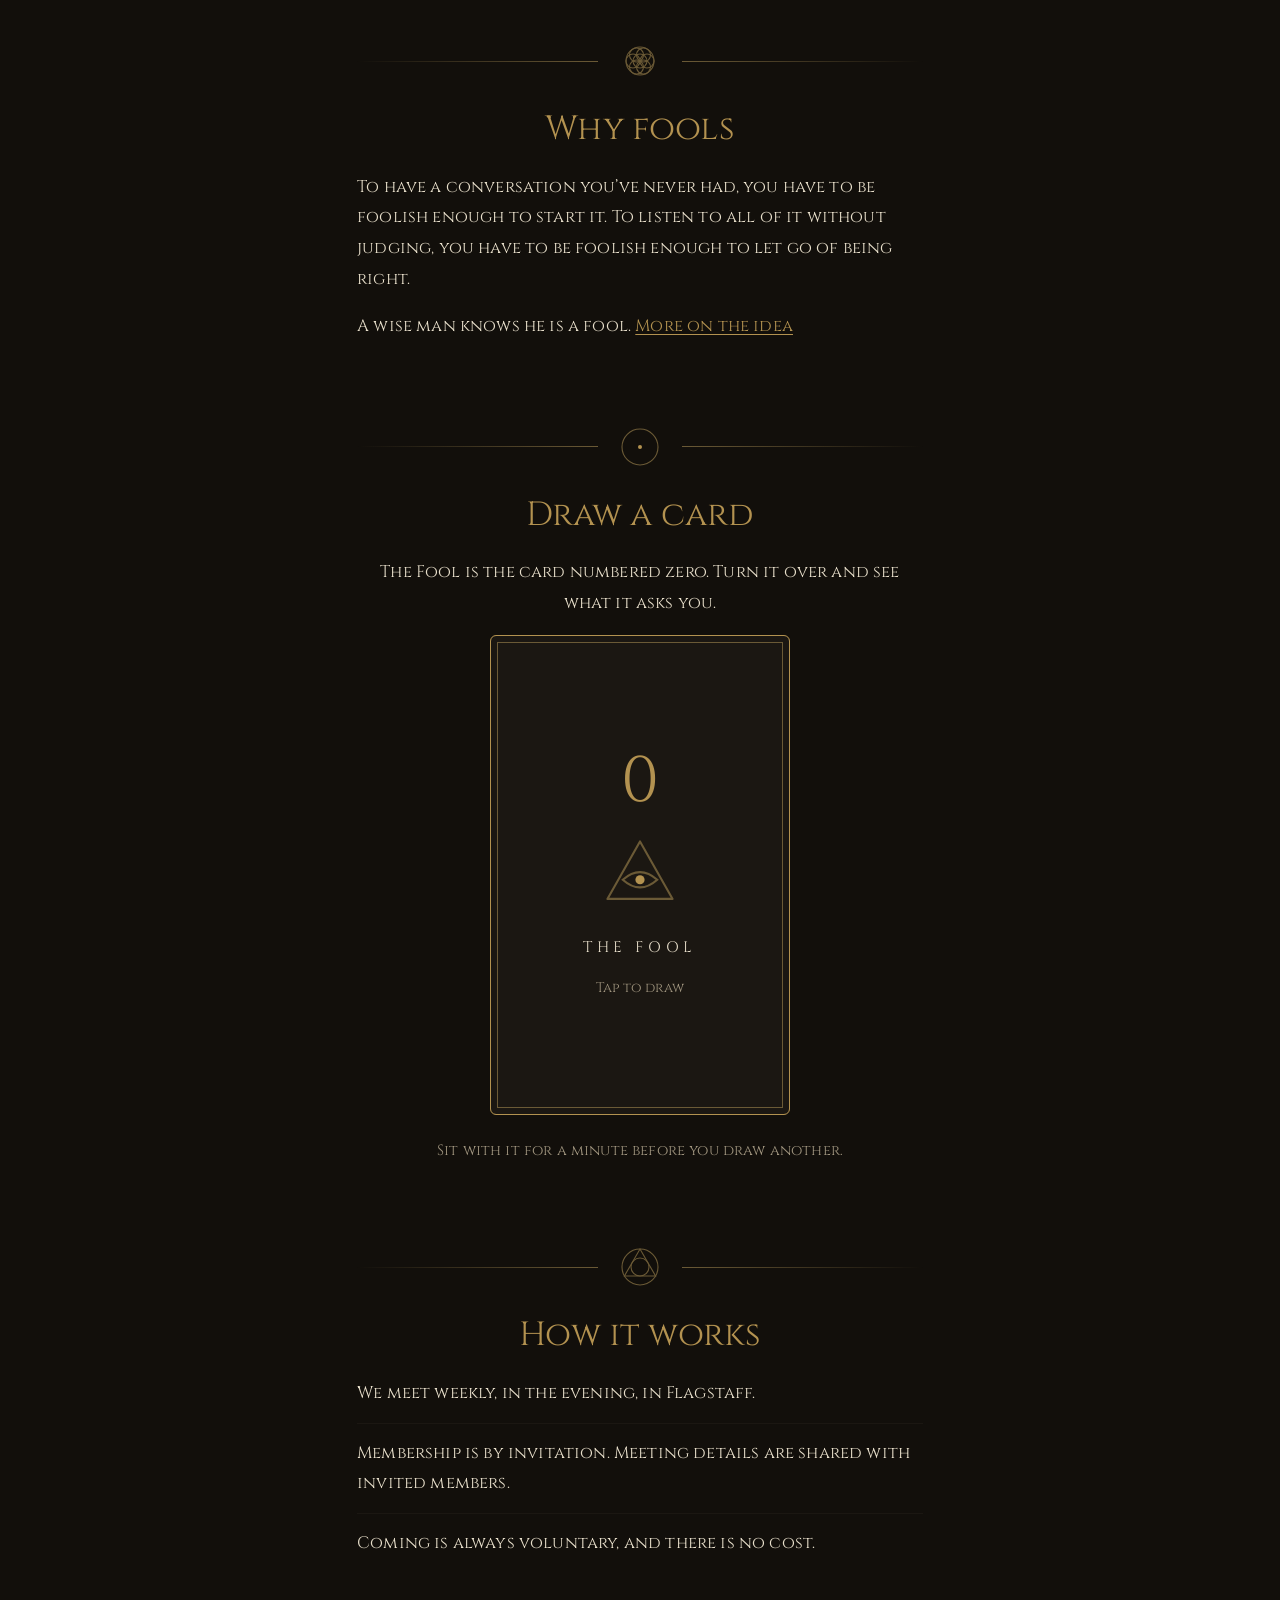
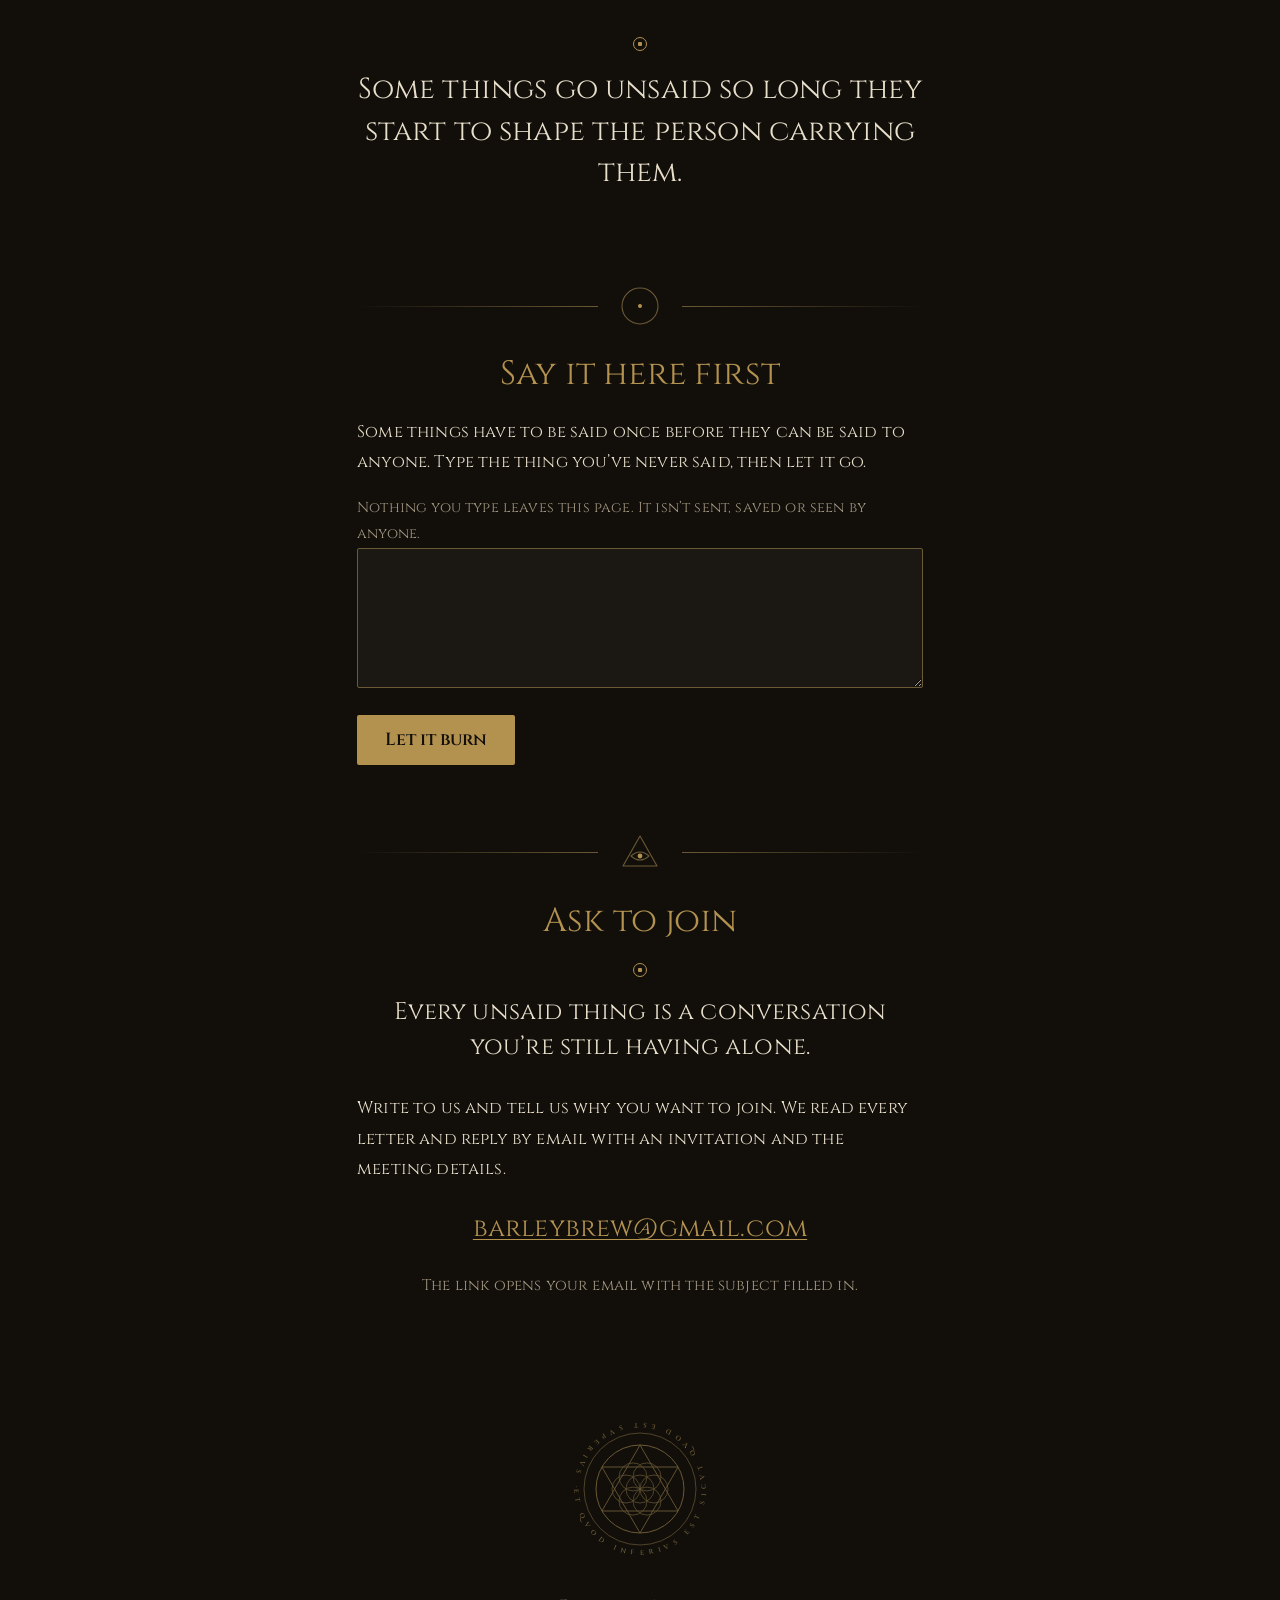
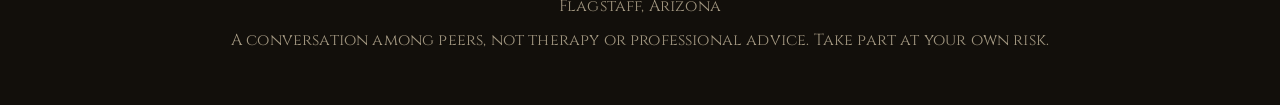
==== commit a52a4ad1: "Founder's question in; question chain becomes "Take it apart" with how questions Co-Authored-By: Cla" ====
--- a/index.html
+++ b/index.html
@@ -113,7 +113,7 @@
   .spin,.spin-r,.spin-t,.upright,.serpent,.rays,.tw,.eye,.mark svg{animation:none}
 }
 </style>
-<link rel="stylesheet" href="fools.css?v=10231604">
+<link rel="stylesheet" href="fools.css?v=10231611">
 </head>
 <body>
 <svg class="sky" viewBox="0 0 1000 1000" preserveAspectRatio="xMidYMid slice" aria-hidden="true"><g fill="#E8DFCB" opacity=".35"><circle class="tw" style="--d:0.4s;--t:5.7s" cx="324" cy="151" r="0.6"/><circle class="tw" style="--d:1.3s;--t:3.4s" cx="366" cy="58" r="1.2"/><circle class="tw" style="--d:2.5s;--t:7.1s" cx="418" cy="241" r="1.2"/><circle class="tw" style="--d:5.7s;--t:5.9s" cx="124" cy="223" r="1.2"/><circle class="tw" style="--d:3.3s;--t:3.7s" cx="397" cy="976" r="0.6"/><circle class="tw" style="--d:1.9s;--t:7.1s" cx="419" cy="541" r="1.2"/><circle class="tw" style="--d:2.2s;--t:5.7s" cx="181" cy="582" r="0.7"/><circle class="tw" style="--d:3.0s;--t:5.7s" cx="63" cy="60" r="0.7"/><circle class="tw" style="--d:2.2s;--t:4.2s" cx="777" cy="466" r="1"/><circle class="tw" style="--d:3.4s;--t:5.6s" cx="180" cy="780" r="0.6"/><circle class="tw" style="--d:3.7s;--t:3.4s" cx="875" cy="729" r="0.8"/><circle class="tw" style="--d:0.9s;--t:5.4s" cx="512" cy="165" r="0.8"/><circle class="tw" style="--d:3.4s;--t:7.4s" cx="39" cy="668" r="1.2"/><circle class="tw" style="--d:3.0s;--t:7.0s" cx="314" cy="695" r="1.2"/><circle class="tw" style="--d:2.8s;--t:6.3s" cx="69" cy="94" r="0.8"/><circle class="tw" style="--d:6.0s;--t:7.1s" cx="61" cy="701" r="1.2"/><circle class="tw" style="--d:0.1s;--t:5.3s" cx="285" cy="386" r="0.8"/><circle class="tw" style="--d:1.3s;--t:4.4s" cx="168" cy="117" r="0.6"/><circle class="tw" style="--d:0.5s;--t:5.2s" cx="738" cy="398" r="1"/><circle class="tw" style="--d:5.2s;--t:4.4s" cx="549" cy="883" r="1"/><circle class="tw" style="--d:5.7s;--t:3.8s" cx="415" cy="359" r="1"/><circle class="tw" style="--d:0.1s;--t:7.2s" cx="176" cy="232" r="0.7"/><circle class="tw" style="--d:2.5s;--t:4.8s" cx="182" cy="282" r="0.7"/><circle class="tw" style="--d:5.7s;--t:6.3s" cx="566" cy="953" r="1.2"/><circle class="tw" style="--d:2.4s;--t:5.0s" cx="740" cy="457" r="1.2"/><circle class="tw" style="--d:1.1s;--t:7.9s" cx="104" cy="634" r="0.6"/><circle class="tw" style="--d:0.3s;--t:3.0s" cx="441" cy="110" r="1.2"/><circle class="tw" style="--d:3.7s;--t:3.4s" cx="151" cy="101" r="0.8"/><circle class="tw" style="--d:5.7s;--t:6.0s" cx="208" cy="376" r="0.8"/><circle class="tw" style="--d:6.0s;--t:5.3s" cx="474" cy="115" r="1"/><circle class="tw" style="--d:4.5s;--t:6.7s" cx="484" cy="86" r="0.6"/><circle class="tw" style="--d:0.1s;--t:7.8s" cx="479" cy="692" r="1.2"/><circle class="tw" style="--d:5.5s;--t:6.8s" cx="528" cy="147" r="1.2"/><circle class="tw" style="--d:4.2s;--t:4.3s" cx="298" cy="643" r="0.6"/><circle class="tw" style="--d:3.2s;--t:6.9s" cx="367" cy="167" r="0.7"/><circle class="tw" style="--d:4.8s;--t:7.1s" cx="330" cy="223" r="0.7"/><circle class="tw" style="--d:3.0s;--t:6.7s" cx="740" cy="227" r="1.2"/><circle class="tw" style="--d:1.6s;--t:6.5s" cx="990" cy="790" r="1"/><circle class="tw" style="--d:5.7s;--t:4.8s" cx="957" cy="447" r="0.8"/><circle class="tw" style="--d:2.0s;--t:5.4s" cx="220" cy="227" r="0.7"/><circle class="tw" style="--d:2.9s;--t:6.3s" cx="985" cy="610" r="0.6"/><circle class="tw" style="--d:5.5s;--t:6.9s" cx="800" cy="85" r="0.6"/><circle class="tw" style="--d:2.6s;--t:6.2s" cx="750" cy="478" r="0.7"/><circle class="tw" style="--d:2.8s;--t:6.7s" cx="87" cy="946" r="1"/><circle class="tw" style="--d:0.2s;--t:6.0s" cx="85" cy="159" r="0.7"/><circle class="tw" style="--d:5.0s;--t:7.9s" cx="465" cy="656" r="1.2"/><circle class="tw" style="--d:3.3s;--t:3.1s" cx="657" cy="350" r="1.2"/><circle class="tw" style="--d:3.2s;--t:7.7s" cx="799" cy="726" r="0.6"/><circle class="tw" style="--d:0.2s;--t:4.1s" cx="434" cy="872" r="0.7"/><circle class="tw" style="--d:1.6s;--t:5.1s" cx="501" cy="764" r="0.8"/><circle class="tw" style="--d:5.4s;--t:6.3s" cx="131" cy="910" r="0.8"/><circle class="tw" style="--d:0.8s;--t:3.8s" cx="815" cy="517" r="1.2"/><circle class="tw" style="--d:3.7s;--t:6.9s" cx="511" cy="873" r="0.7"/><circle class="tw" style="--d:4.4s;--t:5.8s" cx="150" cy="142" r="1.2"/><circle class="tw" style="--d:2.9s;--t:6.9s" cx="326" cy="518" r="1.2"/><circle class="tw" style="--d:1.7s;--t:6.9s" cx="883" cy="57" r="0.7"/><circle class="tw" style="--d:2.7s;--t:6.1s" cx="508" cy="562" r="0.6"/><circle class="tw" style="--d:2.7s;--t:5.7s" cx="506" cy="512" r="0.8"/><circle class="tw" style="--d:5.3s;--t:7.7s" cx="478" cy="942" r="1.2"/><circle class="tw" style="--d:5.0s;--t:3.7s" cx="260" cy="560" r="0.7"/><circle class="tw" style="--d:4.0s;--t:5.1s" cx="122" cy="442" r="0.6"/><circle class="tw" style="--d:5.4s;--t:3.8s" cx="213" cy="303" r="0.6"/><circle class="tw" style="--d:1.5s;--t:3.7s" cx="716" cy="660" r="0.7"/><circle class="tw" style="--d:2.4s;--t:5.4s" cx="468" cy="747" r="0.6"/><circle class="tw" style="--d:4.2s;--t:8.0s" cx="990" cy="832" r="0.7"/><circle class="tw" style="--d:1.9s;--t:6.6s" cx="404" cy="421" r="0.8"/><circle class="tw" style="--d:4.2s;--t:4.9s" cx="19" cy="554" r="1"/><circle class="tw" style="--d:0.7s;--t:7.6s" cx="517" cy="295" r="0.6"/><circle class="tw" style="--d:1.6s;--t:3.2s" cx="229" cy="876" r="0.6"/><circle class="tw" style="--d:4.9s;--t:7.2s" cx="779" cy="270" r="0.7"/><circle class="tw" style="--d:0.9s;--t:7.6s" cx="676" cy="946" r="1"/><circle class="tw" style="--d:1.7s;--t:7.0s" cx="571" cy="700" r="0.6"/><circle class="tw" style="--d:5.6s;--t:6.2s" cx="183" cy="895" r="0.8"/><circle class="tw" style="--d:0.4s;--t:7.3s" cx="802" cy="84" r="0.7"/><circle class="tw" style="--d:2.5s;--t:7.6s" cx="454" cy="339" r="1.2"/><circle class="tw" style="--d:5.6s;--t:7.8s" cx="622" cy="43" r="0.7"/><circle class="tw" style="--d:3.8s;--t:5.7s" cx="262" cy="181" r="0.8"/><circle class="tw" style="--d:1.6s;--t:7.0s" cx="206" cy="446" r="0.7"/><circle class="tw" style="--d:4.4s;--t:5.8s" cx="994" cy="37" r="0.6"/><circle class="tw" style="--d:0.6s;--t:7.1s" cx="189" cy="475" r="1"/><circle class="tw" style="--d:5.8s;--t:4.5s" cx="432" cy="495" r="1"/><circle class="tw" style="--d:5.0s;--t:6.5s" cx="215" cy="230" r="0.7"/><circle class="tw" style="--d:5.9s;--t:7.2s" cx="636" cy="405" r="0.8"/><circle class="tw" style="--d:2.6s;--t:3.3s" cx="14" cy="625" r="0.8"/><circle class="tw" style="--d:4.0s;--t:4.4s" cx="665" cy="381" r="1.2"/><circle class="tw" style="--d:1.1s;--t:4.3s" cx="242" cy="293" r="1"/><circle class="tw" style="--d:5.8s;--t:5.7s" cx="4" cy="364" r="0.8"/><circle class="tw" style="--d:1.3s;--t:3.9s" cx="244" cy="966" r="0.8"/><circle class="tw" style="--d:3.0s;--t:4.0s" cx="335" cy="84" r="0.8"/><circle class="tw" style="--d:4.9s;--t:3.7s" cx="505" cy="5" r="0.8"/></g></svg>
@@ -363,6 +363,6 @@
   <p>Flagstaff, Arizona</p>
   <p>A conversation among peers, not therapy or professional advice. Take part at your own risk.</p>
 </div></footer>
-<script src="fools.js?v=10231604" defer></script>
+<script src="fools.js?v=10231611" defer></script>
 </body>
 </html>
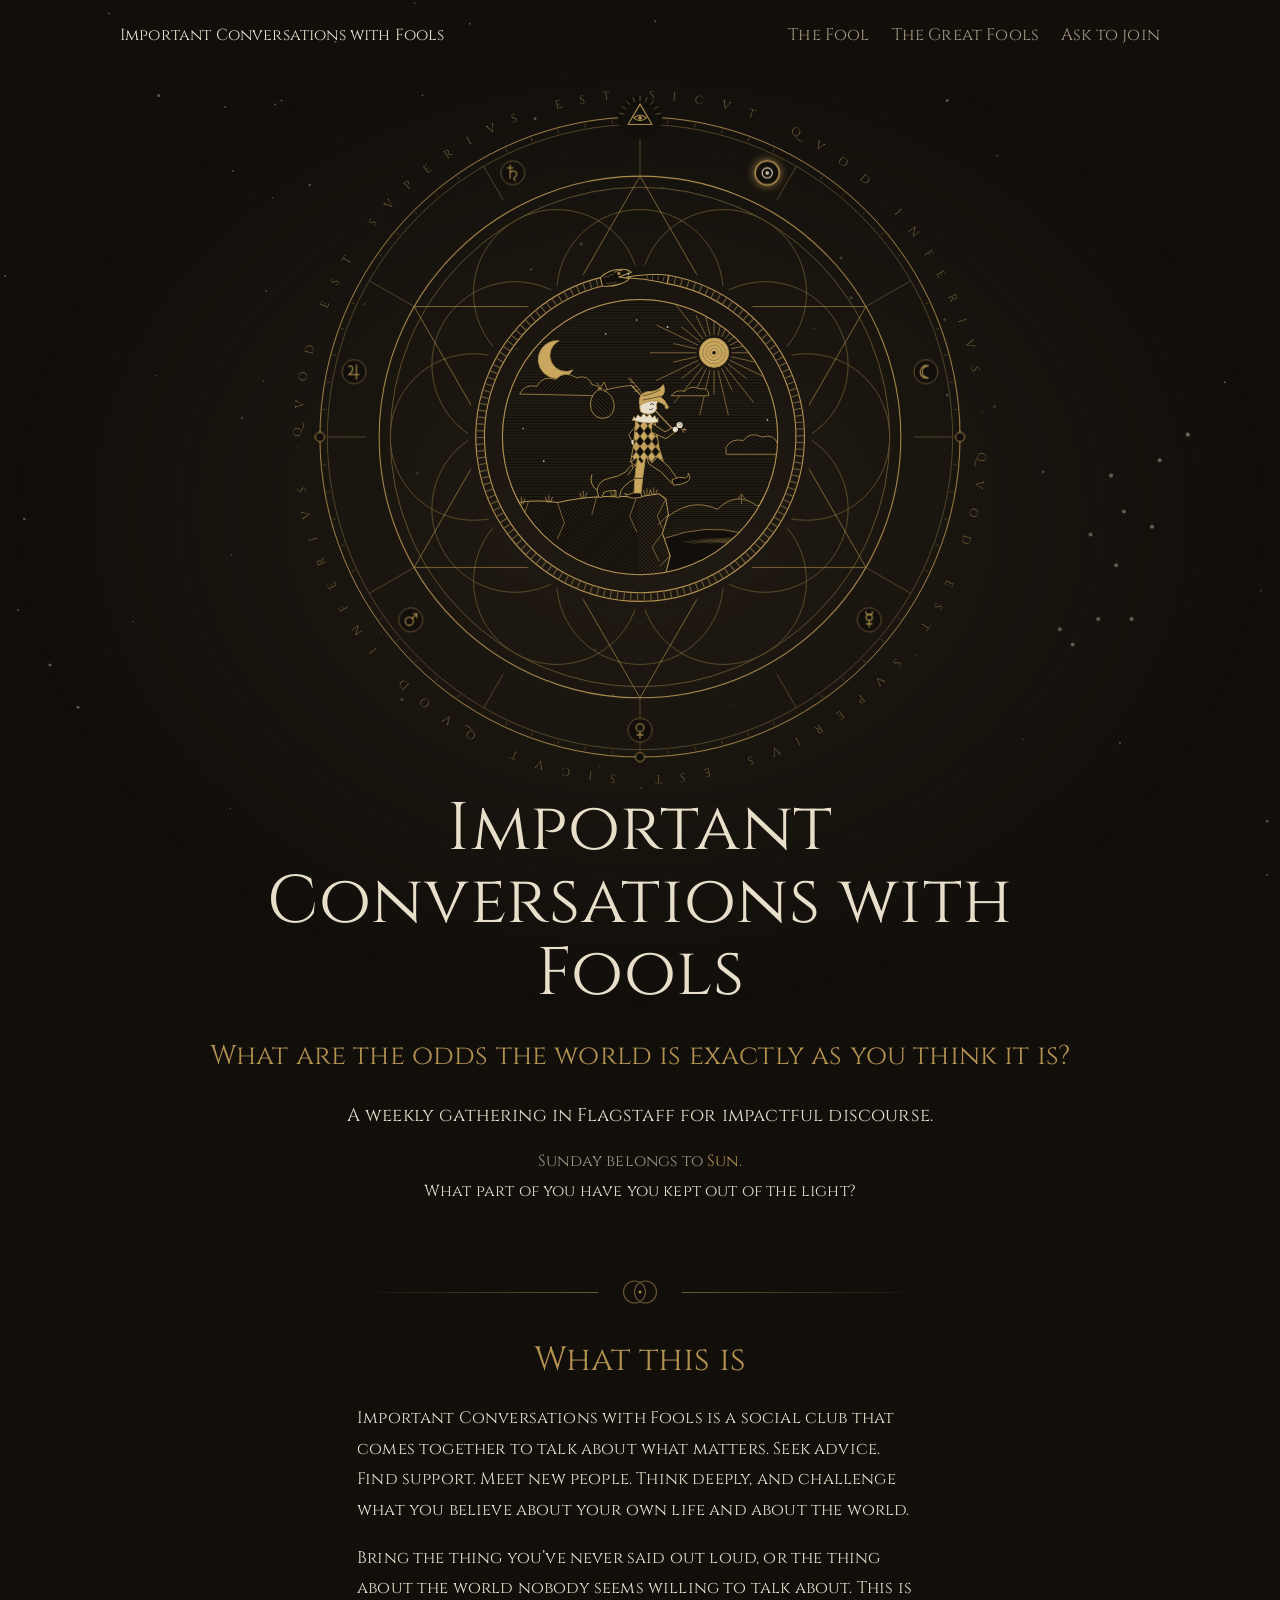
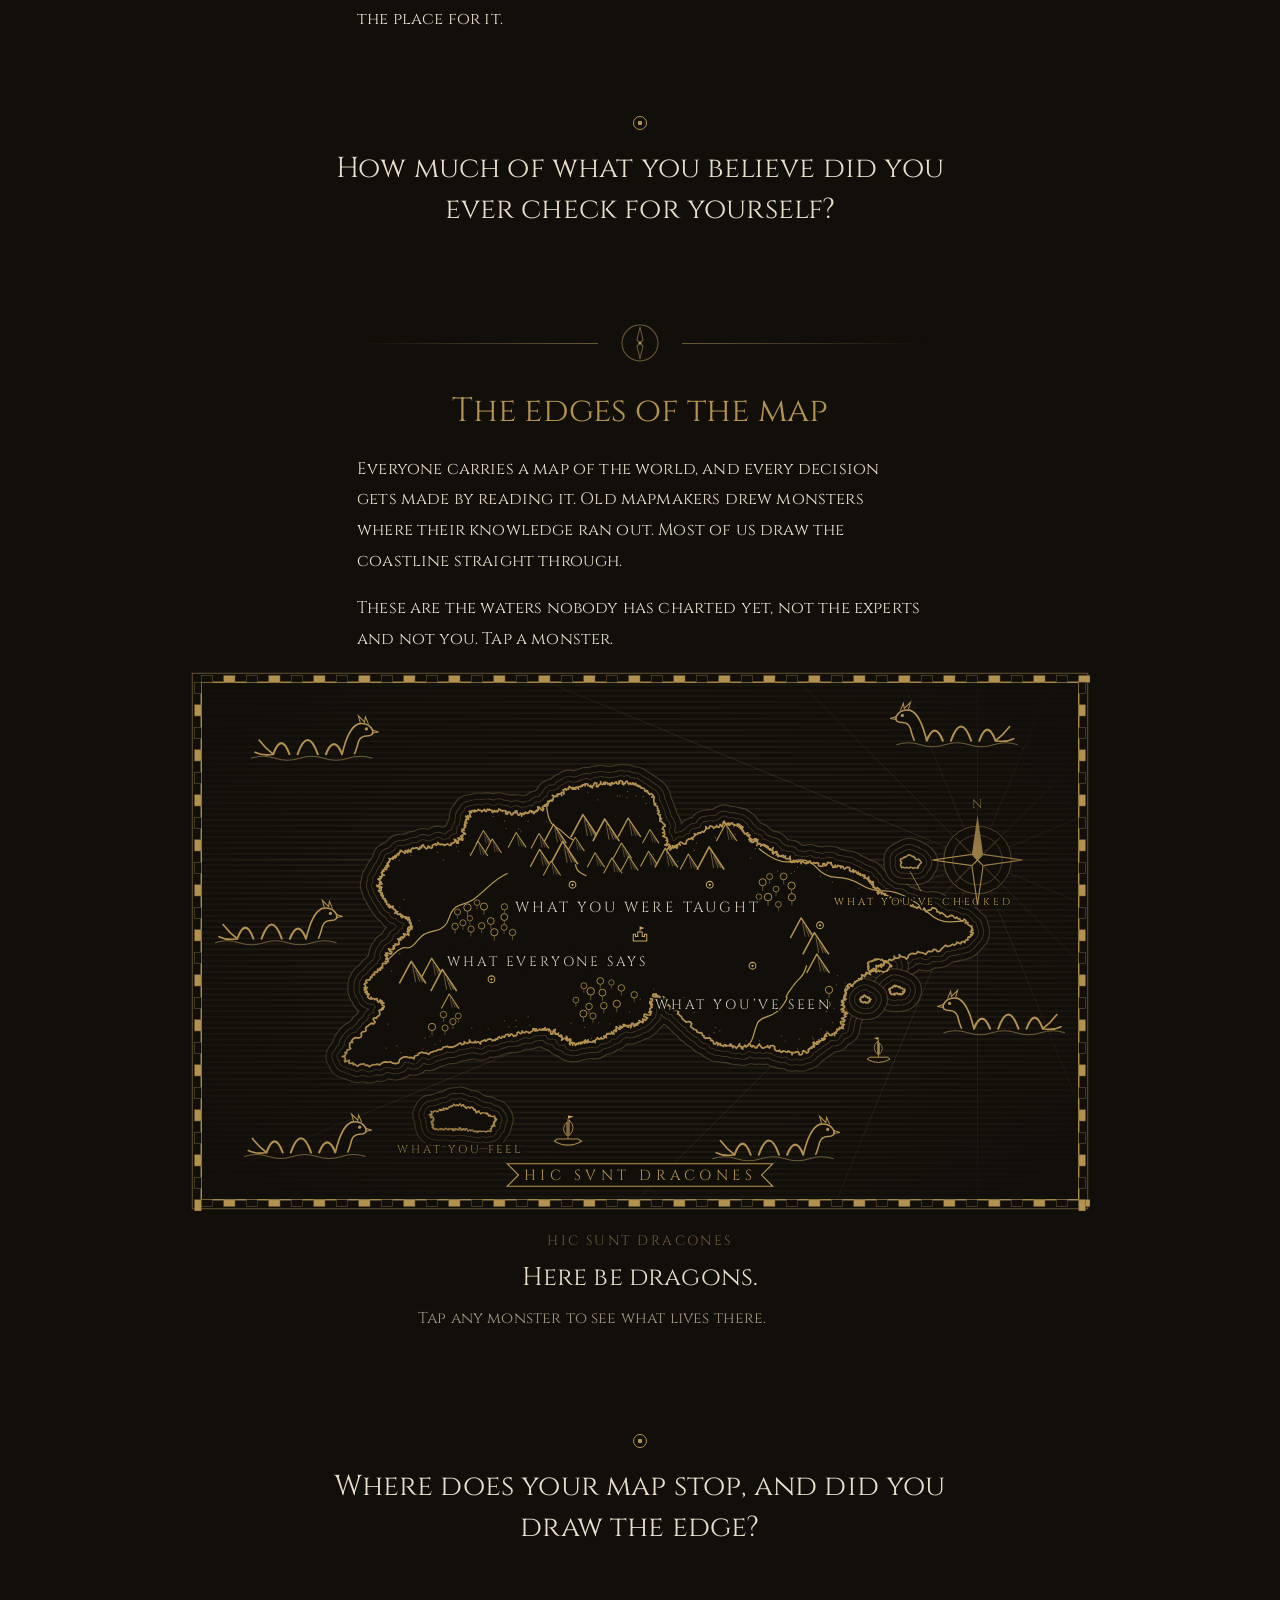
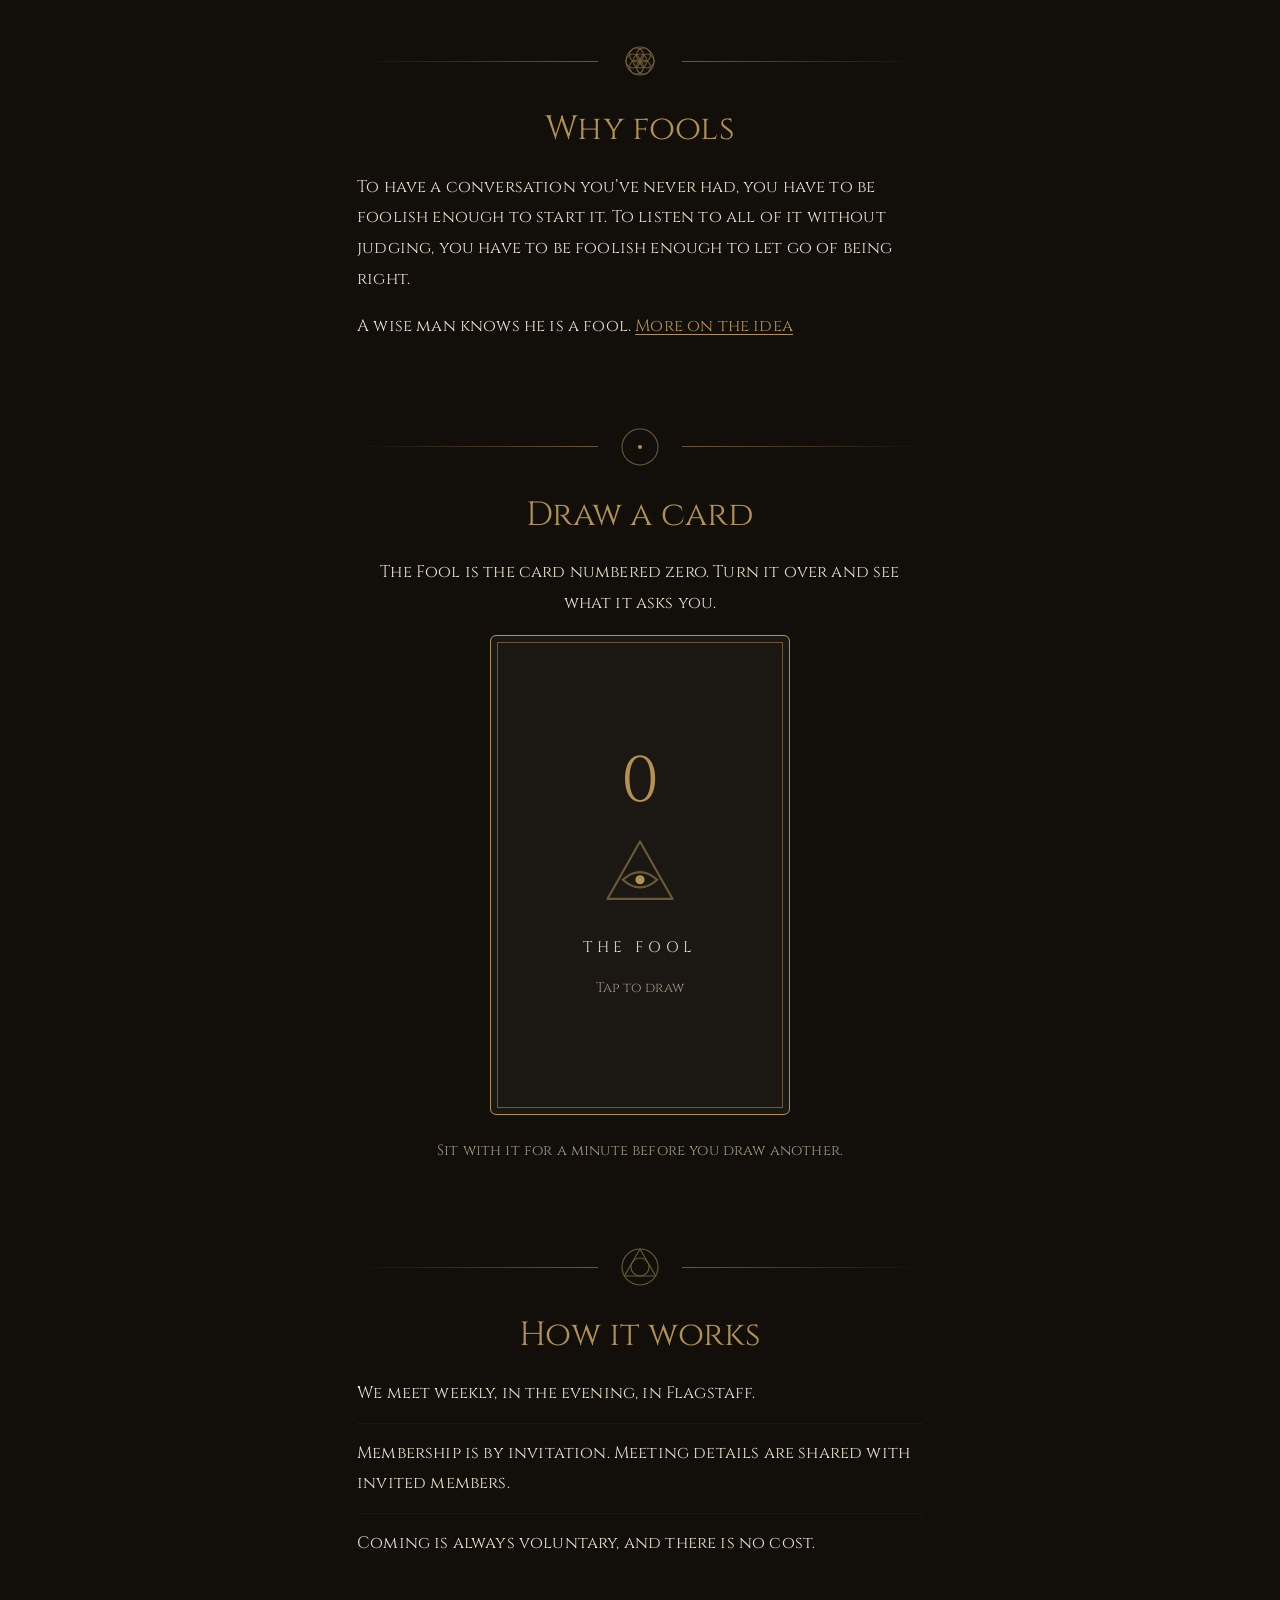
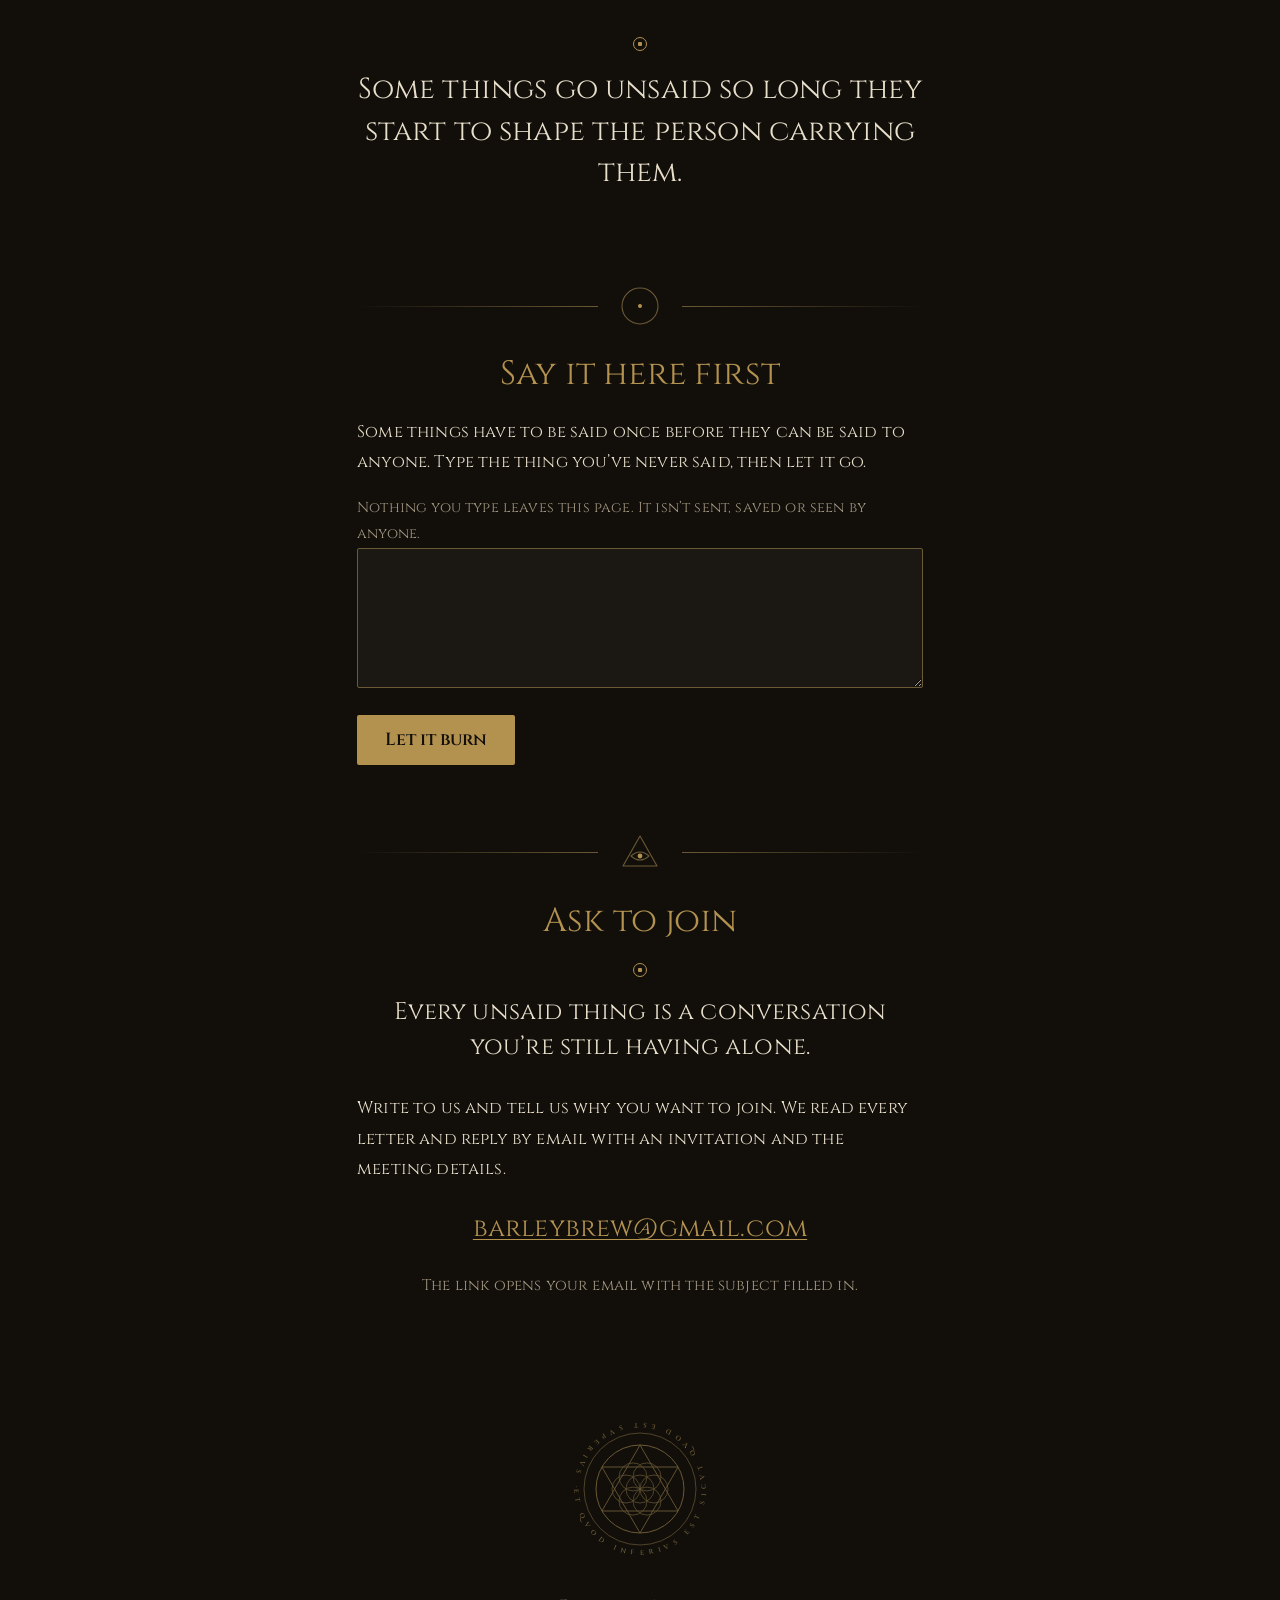
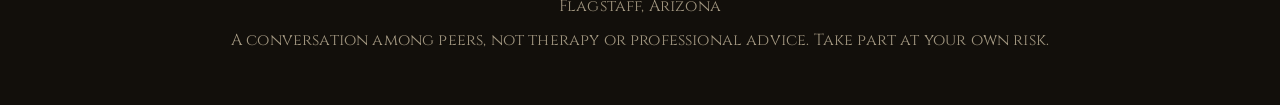
==== commit 300f8fbd: "Redraw the map as an engraved chart; add "Say it without is" and Korzybski - Home map: jagged coastl" ====
--- a/index.html
+++ b/index.html
@@ -113,7 +113,7 @@
   .spin,.spin-r,.spin-t,.upright,.serpent,.rays,.tw,.eye,.mark svg{animation:none}
 }
 </style>
-<link rel="stylesheet" href="fools.css?v=10231611">
+<link rel="stylesheet" href="fools.css?v=10231702">
 </head>
 <body>
 <svg class="sky" viewBox="0 0 1000 1000" preserveAspectRatio="xMidYMid slice" aria-hidden="true"><g fill="#E8DFCB" opacity=".35"><circle class="tw" style="--d:0.4s;--t:5.7s" cx="324" cy="151" r="0.6"/><circle class="tw" style="--d:1.3s;--t:3.4s" cx="366" cy="58" r="1.2"/><circle class="tw" style="--d:2.5s;--t:7.1s" cx="418" cy="241" r="1.2"/><circle class="tw" style="--d:5.7s;--t:5.9s" cx="124" cy="223" r="1.2"/><circle class="tw" style="--d:3.3s;--t:3.7s" cx="397" cy="976" r="0.6"/><circle class="tw" style="--d:1.9s;--t:7.1s" cx="419" cy="541" r="1.2"/><circle class="tw" style="--d:2.2s;--t:5.7s" cx="181" cy="582" r="0.7"/><circle class="tw" style="--d:3.0s;--t:5.7s" cx="63" cy="60" r="0.7"/><circle class="tw" style="--d:2.2s;--t:4.2s" cx="777" cy="466" r="1"/><circle class="tw" style="--d:3.4s;--t:5.6s" cx="180" cy="780" r="0.6"/><circle class="tw" style="--d:3.7s;--t:3.4s" cx="875" cy="729" r="0.8"/><circle class="tw" style="--d:0.9s;--t:5.4s" cx="512" cy="165" r="0.8"/><circle class="tw" style="--d:3.4s;--t:7.4s" cx="39" cy="668" r="1.2"/><circle class="tw" style="--d:3.0s;--t:7.0s" cx="314" cy="695" r="1.2"/><circle class="tw" style="--d:2.8s;--t:6.3s" cx="69" cy="94" r="0.8"/><circle class="tw" style="--d:6.0s;--t:7.1s" cx="61" cy="701" r="1.2"/><circle class="tw" style="--d:0.1s;--t:5.3s" cx="285" cy="386" r="0.8"/><circle class="tw" style="--d:1.3s;--t:4.4s" cx="168" cy="117" r="0.6"/><circle class="tw" style="--d:0.5s;--t:5.2s" cx="738" cy="398" r="1"/><circle class="tw" style="--d:5.2s;--t:4.4s" cx="549" cy="883" r="1"/><circle class="tw" style="--d:5.7s;--t:3.8s" cx="415" cy="359" r="1"/><circle class="tw" style="--d:0.1s;--t:7.2s" cx="176" cy="232" r="0.7"/><circle class="tw" style="--d:2.5s;--t:4.8s" cx="182" cy="282" r="0.7"/><circle class="tw" style="--d:5.7s;--t:6.3s" cx="566" cy="953" r="1.2"/><circle class="tw" style="--d:2.4s;--t:5.0s" cx="740" cy="457" r="1.2"/><circle class="tw" style="--d:1.1s;--t:7.9s" cx="104" cy="634" r="0.6"/><circle class="tw" style="--d:0.3s;--t:3.0s" cx="441" cy="110" r="1.2"/><circle class="tw" style="--d:3.7s;--t:3.4s" cx="151" cy="101" r="0.8"/><circle class="tw" style="--d:5.7s;--t:6.0s" cx="208" cy="376" r="0.8"/><circle class="tw" style="--d:6.0s;--t:5.3s" cx="474" cy="115" r="1"/><circle class="tw" style="--d:4.5s;--t:6.7s" cx="484" cy="86" r="0.6"/><circle class="tw" style="--d:0.1s;--t:7.8s" cx="479" cy="692" r="1.2"/><circle class="tw" style="--d:5.5s;--t:6.8s" cx="528" cy="147" r="1.2"/><circle class="tw" style="--d:4.2s;--t:4.3s" cx="298" cy="643" r="0.6"/><circle class="tw" style="--d:3.2s;--t:6.9s" cx="367" cy="167" r="0.7"/><circle class="tw" style="--d:4.8s;--t:7.1s" cx="330" cy="223" r="0.7"/><circle class="tw" style="--d:3.0s;--t:6.7s" cx="740" cy="227" r="1.2"/><circle class="tw" style="--d:1.6s;--t:6.5s" cx="990" cy="790" r="1"/><circle class="tw" style="--d:5.7s;--t:4.8s" cx="957" cy="447" r="0.8"/><circle class="tw" style="--d:2.0s;--t:5.4s" cx="220" cy="227" r="0.7"/><circle class="tw" style="--d:2.9s;--t:6.3s" cx="985" cy="610" r="0.6"/><circle class="tw" style="--d:5.5s;--t:6.9s" cx="800" cy="85" r="0.6"/><circle class="tw" style="--d:2.6s;--t:6.2s" cx="750" cy="478" r="0.7"/><circle class="tw" style="--d:2.8s;--t:6.7s" cx="87" cy="946" r="1"/><circle class="tw" style="--d:0.2s;--t:6.0s" cx="85" cy="159" r="0.7"/><circle class="tw" style="--d:5.0s;--t:7.9s" cx="465" cy="656" r="1.2"/><circle class="tw" style="--d:3.3s;--t:3.1s" cx="657" cy="350" r="1.2"/><circle class="tw" style="--d:3.2s;--t:7.7s" cx="799" cy="726" r="0.6"/><circle class="tw" style="--d:0.2s;--t:4.1s" cx="434" cy="872" r="0.7"/><circle class="tw" style="--d:1.6s;--t:5.1s" cx="501" cy="764" r="0.8"/><circle class="tw" style="--d:5.4s;--t:6.3s" cx="131" cy="910" r="0.8"/><circle class="tw" style="--d:0.8s;--t:3.8s" cx="815" cy="517" r="1.2"/><circle class="tw" style="--d:3.7s;--t:6.9s" cx="511" cy="873" r="0.7"/><circle class="tw" style="--d:4.4s;--t:5.8s" cx="150" cy="142" r="1.2"/><circle class="tw" style="--d:2.9s;--t:6.9s" cx="326" cy="518" r="1.2"/><circle class="tw" style="--d:1.7s;--t:6.9s" cx="883" cy="57" r="0.7"/><circle class="tw" style="--d:2.7s;--t:6.1s" cx="508" cy="562" r="0.6"/><circle class="tw" style="--d:2.7s;--t:5.7s" cx="506" cy="512" r="0.8"/><circle class="tw" style="--d:5.3s;--t:7.7s" cx="478" cy="942" r="1.2"/><circle class="tw" style="--d:5.0s;--t:3.7s" cx="260" cy="560" r="0.7"/><circle class="tw" style="--d:4.0s;--t:5.1s" cx="122" cy="442" r="0.6"/><circle class="tw" style="--d:5.4s;--t:3.8s" cx="213" cy="303" r="0.6"/><circle class="tw" style="--d:1.5s;--t:3.7s" cx="716" cy="660" r="0.7"/><circle class="tw" style="--d:2.4s;--t:5.4s" cx="468" cy="747" r="0.6"/><circle class="tw" style="--d:4.2s;--t:8.0s" cx="990" cy="832" r="0.7"/><circle class="tw" style="--d:1.9s;--t:6.6s" cx="404" cy="421" r="0.8"/><circle class="tw" style="--d:4.2s;--t:4.9s" cx="19" cy="554" r="1"/><circle class="tw" style="--d:0.7s;--t:7.6s" cx="517" cy="295" r="0.6"/><circle class="tw" style="--d:1.6s;--t:3.2s" cx="229" cy="876" r="0.6"/><circle class="tw" style="--d:4.9s;--t:7.2s" cx="779" cy="270" r="0.7"/><circle class="tw" style="--d:0.9s;--t:7.6s" cx="676" cy="946" r="1"/><circle class="tw" style="--d:1.7s;--t:7.0s" cx="571" cy="700" r="0.6"/><circle class="tw" style="--d:5.6s;--t:6.2s" cx="183" cy="895" r="0.8"/><circle class="tw" style="--d:0.4s;--t:7.3s" cx="802" cy="84" r="0.7"/><circle class="tw" style="--d:2.5s;--t:7.6s" cx="454" cy="339" r="1.2"/><circle class="tw" style="--d:5.6s;--t:7.8s" cx="622" cy="43" r="0.7"/><circle class="tw" style="--d:3.8s;--t:5.7s" cx="262" cy="181" r="0.8"/><circle class="tw" style="--d:1.6s;--t:7.0s" cx="206" cy="446" r="0.7"/><circle class="tw" style="--d:4.4s;--t:5.8s" cx="994" cy="37" r="0.6"/><circle class="tw" style="--d:0.6s;--t:7.1s" cx="189" cy="475" r="1"/><circle class="tw" style="--d:5.8s;--t:4.5s" cx="432" cy="495" r="1"/><circle class="tw" style="--d:5.0s;--t:6.5s" cx="215" cy="230" r="0.7"/><circle class="tw" style="--d:5.9s;--t:7.2s" cx="636" cy="405" r="0.8"/><circle class="tw" style="--d:2.6s;--t:3.3s" cx="14" cy="625" r="0.8"/><circle class="tw" style="--d:4.0s;--t:4.4s" cx="665" cy="381" r="1.2"/><circle class="tw" style="--d:1.1s;--t:4.3s" cx="242" cy="293" r="1"/><circle class="tw" style="--d:5.8s;--t:5.7s" cx="4" cy="364" r="0.8"/><circle class="tw" style="--d:1.3s;--t:3.9s" cx="244" cy="966" r="0.8"/><circle class="tw" style="--d:3.0s;--t:4.0s" cx="335" cy="84" r="0.8"/><circle class="tw" style="--d:4.9s;--t:3.7s" cx="505" cy="5" r="0.8"/></g></svg>
@@ -267,33 +267,39 @@
   <p>Everyone carries a map of the world, and every decision gets made by reading it. Old mapmakers drew monsters where their knowledge ran out. Most of us draw the coastline straight through.</p>
   <p>These are the waters nobody has charted yet, not the experts and not you. Tap a monster.</p>
   </div>
-  <svg class="chart" viewBox="0 0 800 480" role="group" aria-label="A map of what we know, an island in a sea of unsolved questions drawn as sea monsters">
+  <svg class="chart" viewBox="0 0 800 480" role="group" aria-label="An old map: the known world is an island of what you were taught, what everyone says and what you've seen, surrounded by a sea of unsolved questions drawn as sea monsters">
   <defs>
-    <pattern id="mp-hatch" width="5" height="5" patternUnits="userSpaceOnUse" patternTransform="rotate(45)"><line x1="0" y1="0" x2="0" y2="5" stroke="#6B5A36" stroke-width=".7"/></pattern>
-    <pattern id="mp-sea" width="8" height="6" patternUnits="userSpaceOnUse"><line x1="0" y1="3" x2="8" y2="3" stroke="#6B5A36" stroke-width=".35"/></pattern>
-    <radialGradient id="mp-fade" cx="50%" cy="50%" r="62%"><stop offset="55%" stop-color="#120F0B" stop-opacity="0"/><stop offset="100%" stop-color="#120F0B" stop-opacity=".95"/></radialGradient>
+    <pattern id="mp-sea" width="8" height="5" patternUnits="userSpaceOnUse"><line x1="0" y1="2.5" x2="8" y2="2.5" stroke="#6B5A36" stroke-width=".35"/></pattern>
+    <radialGradient id="mp-fade" cx="50%" cy="50%" r="64%"><stop offset="58%" stop-color="#120F0B" stop-opacity="0"/><stop offset="100%" stop-color="#120F0B" stop-opacity=".9"/></radialGradient>
+    <clipPath id="mp-clip"><rect x="10" y="10" width="780" height="460"/></clipPath>
   </defs>
-  <rect x="10" y="10" width="780" height="460" fill="url(#mp-sea)" opacity=".8"/>
-  <path d="M250 70 q8 -5 16 0 q8 5 16 0" fill="none" stroke="#6B5A36" stroke-width=".8" opacity=".7"/><path d="M470 52 q8 -5 16 0 q8 5 16 0" fill="none" stroke="#6B5A36" stroke-width=".8" opacity=".7"/><path d="M760 180 q8 -5 16 0 q8 5 16 0" fill="none" stroke="#6B5A36" stroke-width=".8" opacity=".7"/><path d="M30 150 q8 -5 16 0 q8 5 16 0" fill="none" stroke="#6B5A36" stroke-width=".8" opacity=".7"/><path d="M330 430 q8 -5 16 0 q8 5 16 0" fill="none" stroke="#6B5A36" stroke-width=".8" opacity=".7"/><path d="M700 440 q8 -5 16 0 q8 5 16 0" fill="none" stroke="#6B5A36" stroke-width=".8" opacity=".7"/><path d="M40 330 q8 -5 16 0 q8 5 16 0" fill="none" stroke="#6B5A36" stroke-width=".8" opacity=".7"/><path d="M470 396 q8 -5 16 0 q8 5 16 0" fill="none" stroke="#6B5A36" stroke-width=".8" opacity=".7"/><path d="M250 380 q8 -5 16 0 q8 5 16 0" fill="none" stroke="#6B5A36" stroke-width=".8" opacity=".7"/><path d="M610 210 q8 -5 16 0 q8 5 16 0" fill="none" stroke="#6B5A36" stroke-width=".8" opacity=".7"/><path d="M640 360 q8 -5 16 0 q8 5 16 0" fill="none" stroke="#6B5A36" stroke-width=".8" opacity=".7"/><path d="M300 160 q8 -5 16 0 q8 5 16 0" fill="none" stroke="#6B5A36" stroke-width=".8" opacity=".7"/><path d="M520 330 q8 -5 16 0 q8 5 16 0" fill="none" stroke="#6B5A36" stroke-width=".8" opacity=".7"/>
-  <path d="M533.1 219.2 Q542.4 232.0 550.3 248.1 Q558.3 264.2 542.6 276.6 Q526.8 289.1 517.6 304.8 Q508.4 320.5 487.5 330.0 Q466.5 339.5 439.0 330.6 Q411.6 321.7 392.3 320.4 Q373.0 319.1 341.9 334.1 Q310.9 349.0 301.7 328.3 Q292.5 307.7 279.1 296.6 Q265.7 285.5 229.5 278.0 Q193.3 270.4 208.8 251.2 Q224.2 232.0 214.5 213.9 Q204.7 195.8 227.6 183.9 Q250.5 172.1 262.2 157.1 Q273.9 142.2 303.0 144.0 Q332.2 145.8 349.3 130.2 Q366.4 114.6 393.2 108.9 Q420.1 103.2 441.7 116.1 Q463.3 129.1 489.2 133.7 Q515.1 138.4 530.5 152.6 Q545.8 166.9 534.8 186.7 Q523.8 206.5 533.1 219.2 Z" fill="#120F0B"/><path d="M533.1 219.2 Q542.4 232.0 550.3 248.1 Q558.3 264.2 542.6 276.6 Q526.8 289.1 517.6 304.8 Q508.4 320.5 487.5 330.0 Q466.5 339.5 439.0 330.6 Q411.6 321.7 392.3 320.4 Q373.0 319.1 341.9 334.1 Q310.9 349.0 301.7 328.3 Q292.5 307.7 279.1 296.6 Q265.7 285.5 229.5 278.0 Q193.3 270.4 208.8 251.2 Q224.2 232.0 214.5 213.9 Q204.7 195.8 227.6 183.9 Q250.5 172.1 262.2 157.1 Q273.9 142.2 303.0 144.0 Q332.2 145.8 349.3 130.2 Q366.4 114.6 393.2 108.9 Q420.1 103.2 441.7 116.1 Q463.3 129.1 489.2 133.7 Q515.1 138.4 530.5 152.6 Q545.8 166.9 534.8 186.7 Q523.8 206.5 533.1 219.2 Z" fill="url(#mp-hatch)" opacity=".55"/>
-  <path d="M533.1 219.2 Q542.4 232.0 550.3 248.1 Q558.3 264.2 542.6 276.6 Q526.8 289.1 517.6 304.8 Q508.4 320.5 487.5 330.0 Q466.5 339.5 439.0 330.6 Q411.6 321.7 392.3 320.4 Q373.0 319.1 341.9 334.1 Q310.9 349.0 301.7 328.3 Q292.5 307.7 279.1 296.6 Q265.7 285.5 229.5 278.0 Q193.3 270.4 208.8 251.2 Q224.2 232.0 214.5 213.9 Q204.7 195.8 227.6 183.9 Q250.5 172.1 262.2 157.1 Q273.9 142.2 303.0 144.0 Q332.2 145.8 349.3 130.2 Q366.4 114.6 393.2 108.9 Q420.1 103.2 441.7 116.1 Q463.3 129.1 489.2 133.7 Q515.1 138.4 530.5 152.6 Q545.8 166.9 534.8 186.7 Q523.8 206.5 533.1 219.2 Z" fill="none" stroke="#B39250" stroke-width="1.6"/>
-  <path d="M533.1 219.2 Q542.4 232.0 550.3 248.1 Q558.3 264.2 542.6 276.6 Q526.8 289.1 517.6 304.8 Q508.4 320.5 487.5 330.0 Q466.5 339.5 439.0 330.6 Q411.6 321.7 392.3 320.4 Q373.0 319.1 341.9 334.1 Q310.9 349.0 301.7 328.3 Q292.5 307.7 279.1 296.6 Q265.7 285.5 229.5 278.0 Q193.3 270.4 208.8 251.2 Q224.2 232.0 214.5 213.9 Q204.7 195.8 227.6 183.9 Q250.5 172.1 262.2 157.1 Q273.9 142.2 303.0 144.0 Q332.2 145.8 349.3 130.2 Q366.4 114.6 393.2 108.9 Q420.1 103.2 441.7 116.1 Q463.3 129.1 489.2 133.7 Q515.1 138.4 530.5 152.6 Q545.8 166.9 534.8 186.7 Q523.8 206.5 533.1 219.2 Z" fill="none" stroke="#6B5A36" stroke-width=".8" transform="translate(392 232) scale(1.07) translate(-392 -232)" stroke-dasharray="3 4"/>
-  <path d="M228.7 314.8 Q230.5 318.0 228.0 320.9 Q225.6 323.8 222.0 326.7 Q218.4 329.6 212.5 328.7 Q206.6 327.8 202.7 325.7 Q198.8 323.7 195.1 320.8 Q191.3 318.0 190.5 313.2 Q189.7 308.4 196.9 305.9 Q204.0 303.4 211.9 303.5 Q219.9 303.7 223.4 307.7 Q226.8 311.6 228.7 314.8 Z" fill="#120F0B" stroke="#B39250" stroke-width="1.1"/>
-  <path d="M606.8 148.4 Q608.8 150.0 607.3 152.0 Q605.9 153.9 602.9 154.3 Q600.0 154.7 596.1 154.9 Q592.2 155.2 593.0 152.6 Q593.7 150.0 593.6 147.9 Q593.6 145.8 596.8 144.2 Q600.0 142.6 602.4 144.7 Q604.8 146.8 606.8 148.4 Z" fill="#B39250" stroke="#B39250" stroke-width="1"/>
-  <text x="392" y="196" text-anchor="middle" font-size="13" letter-spacing="2" fill="#E8DFCB" opacity="0.85">WHAT YOU WERE TAUGHT</text>
-  <text x="372" y="240" text-anchor="middle" font-size="13" letter-spacing="2" fill="#E8DFCB" opacity="0.85">WHAT EVERYONE SAYS</text>
-  <text x="408" y="284" text-anchor="middle" font-size="13" letter-spacing="2" fill="#E8DFCB" opacity="0.85">WHAT YOU’VE SEEN</text>
-  <text x="212" y="346" text-anchor="middle" font-size="10" letter-spacing="2" fill="#B39250" opacity="0.9">WHAT YOU FEEL</text>
-  <path d="M600 160 L612 180" stroke="#B39250" stroke-width=".6"/>
-  <text x="624" y="194" text-anchor="middle" font-size="10" letter-spacing="2" fill="#B39250" opacity="1">WHAT YOU’VE CHECKED</text>
-  <g transform="translate(700 92)" opacity=".9"><circle r="30" fill="none" stroke="#6B5A36" stroke-width=".8"/><circle r="22" fill="none" stroke="#6B5A36" stroke-width=".6"/><path d="M0 -40 L5 -5 L0 0 L-5 -5 Z" fill="#B39250"/><path d="M0 40 L5 5 L0 0 L-5 5 Z" fill="none" stroke="#B39250"/><path d="M-40 0 L-5 -5 L0 0 L-5 5 Z" fill="none" stroke="#B39250"/><path d="M40 0 L5 -5 L0 0 L5 5 Z" fill="none" stroke="#B39250"/><text y="-46" text-anchor="middle" font-size="11" fill="#B39250">N</text></g>
+  <rect x="10" y="10" width="780" height="460" fill="#120F0B"/>
+  <g clip-path="url(#mp-clip)">
+  <rect x="10" y="10" width="780" height="460" fill="url(#mp-sea)" opacity=".75"/>
+  <line x1="700" y1="168" x2="1600" y2="168" stroke="#6B5A36" stroke-width=".45" opacity=".55"/><line x1="700" y1="168" x2="1531" y2="512" stroke="#6B5A36" stroke-width=".45" opacity=".55"/><line x1="700" y1="168" x2="1336" y2="804" stroke="#6B5A36" stroke-width=".45" opacity=".55"/><line x1="700" y1="168" x2="1044" y2="999" stroke="#6B5A36" stroke-width=".45" opacity=".55"/><line x1="700" y1="168" x2="700" y2="1068" stroke="#6B5A36" stroke-width=".45" opacity=".55"/><line x1="700" y1="168" x2="356" y2="999" stroke="#6B5A36" stroke-width=".45" opacity=".55"/><line x1="700" y1="168" x2="64" y2="804" stroke="#6B5A36" stroke-width=".45" opacity=".55"/><line x1="700" y1="168" x2="-131" y2="512" stroke="#6B5A36" stroke-width=".45" opacity=".55"/><line x1="700" y1="168" x2="-200" y2="168" stroke="#6B5A36" stroke-width=".45" opacity=".55"/><line x1="700" y1="168" x2="-131" y2="-176" stroke="#6B5A36" stroke-width=".45" opacity=".55"/><line x1="700" y1="168" x2="64" y2="-468" stroke="#6B5A36" stroke-width=".45" opacity=".55"/><line x1="700" y1="168" x2="356" y2="-663" stroke="#6B5A36" stroke-width=".45" opacity=".55"/><line x1="700" y1="168" x2="700" y2="-732" stroke="#6B5A36" stroke-width=".45" opacity=".55"/><line x1="700" y1="168" x2="1044" y2="-663" stroke="#6B5A36" stroke-width=".45" opacity=".55"/><line x1="700" y1="168" x2="1336" y2="-468" stroke="#6B5A36" stroke-width=".45" opacity=".55"/><line x1="700" y1="168" x2="1531" y2="-176" stroke="#6B5A36" stroke-width=".45" opacity=".55"/>
+  <path d="M692.3 226.0 L693.1 226.2 L693.6 226.9 L695.0 226.8 L694.6 228.2 L695.5 228.6 L695.0 229.4 L694.7 230.7 L696.0 230.4 L694.8 230.9 L693.7 231.7 L695.0 232.2 L696.2 232.6 L694.8 232.8 L695.9 233.7 L695.4 234.1 L695.3 234.7 L693.8 234.2 L694.2 235.8 L693.4 236.0 L693.2 236.8 L692.0 236.3 L691.3 237.4 L691.5 239.0 L690.0 238.9 L689.1 240.0 L688.7 241.5 L687.4 240.4 L685.8 240.8 L685.0 242.5 L683.3 241.7 L681.7 241.1 L680.9 242.7 L679.4 243.7 L677.9 242.8 L676.6 243.7 L675.3 244.4 L673.3 244.9 L671.8 243.6 L670.5 244.8 L669.2 246.0 L667.7 247.3 L666.6 249.0 L664.3 249.4 L662.9 247.6 L660.8 247.4 L659.9 249.3 L658.2 249.4 L656.5 249.0 L655.1 250.4 L653.9 251.9 L652.2 250.9 L650.3 250.3 L648.5 250.2 L646.9 249.3 L646.0 250.9 L644.3 251.6 L642.8 251.0 L641.2 251.2 L639.8 251.9 L638.6 252.9 L638.2 254.8 L636.6 256.0 L635.4 254.5 L633.5 254.1 L631.6 253.6 L630.4 252.1 L630.8 254.4 L628.8 255.4 L627.0 255.0 L625.9 253.5 L626.4 255.5 L624.6 256.6 L623.4 257.4 L622.5 256.4 L621.2 256.6 L620.9 257.8 L619.9 258.2 L619.0 257.9 L617.6 257.6 L617.6 259.1 L616.6 260.1 L616.9 261.5 L615.3 262.1 L614.7 260.4 L613.3 261.9 L614.7 263.4 L614.2 261.5 L612.2 261.7 L612.0 263.0 L611.0 262.2 L609.8 261.7 L609.9 263.0 L610.3 264.3 L610.2 265.7 L609.0 265.1 L607.8 264.3 L606.5 265.4 L607.9 266.4 L606.7 266.7 L605.9 265.7 L605.8 266.6 L605.9 267.5 L605.3 266.1 L604.1 267.0 L603.9 268.6 L604.9 269.8 L603.6 269.1 L602.4 268.4 L601.0 267.9 L601.6 269.2 L600.7 268.7 L600.7 269.7 L600.1 270.0 L600.0 270.6 L599.9 271.8 L599.0 271.0 L598.1 270.3 L596.9 270.1 L597.2 271.2 L597.2 272.3 L597.2 273.3 L596.3 272.9 L596.8 274.2 L595.5 273.6 L594.9 273.6 L594.2 273.6 L595.0 274.6 L593.8 274.9 L593.5 275.4 L593.0 275.5 L592.3 275.5 L592.2 276.2 L591.5 276.3 L590.8 276.1 L591.3 276.9 L590.5 277.5 L590.0 277.7 L589.9 278.3 L589.5 278.7 L588.9 278.7 L588.2 279.6 L589.0 280.3 L588.2 280.1 L587.4 280.0 L586.8 278.1 L584.8 278.7 L584.3 280.6 L586.0 281.4 L585.0 280.2 L583.4 280.2 L584.7 281.1 L584.8 282.7 L583.5 283.5 L582.7 282.2 L582.2 283.7 L583.7 284.1 L582.9 283.4 L582.2 284.2 L582.2 285.0 L582.7 285.6 L583.4 286.0 L583.3 286.8 L582.8 287.6 L582.0 287.1 L582.2 288.1 L583.1 288.4 L582.2 288.4 L581.4 288.7 L581.7 289.4 L582.4 289.8 L581.5 289.7 L581.0 290.3 L581.8 291.6 L583.3 291.5 L582.2 292.6 L580.8 292.1 L580.4 293.1 L579.3 292.9 L579.2 294.5 L580.7 293.9 L580.0 295.0 L581.3 294.8 L580.1 294.8 L580.8 295.8 L580.5 297.4 L578.9 296.9 L580.4 296.2 L580.9 297.7 L581.8 297.8 L581.6 298.7 L581.6 299.3 L581.1 299.7 L579.7 300.1 L578.7 301.0 L580.3 300.3 L581.3 301.8 L580.3 302.3 L579.5 303.0 L581.0 302.3 L581.5 303.8 L583.3 303.2 L584.4 304.7 L582.8 304.9 L581.6 305.9 L582.3 306.6 L583.2 307.0 L582.2 307.2 L581.6 308.0 L580.5 308.7 L579.2 308.8 L580.3 309.3 L581.4 310.0 L582.2 310.5 L581.4 311.0 L581.6 311.6 L581.0 312.0 L579.6 311.3 L578.2 312.0 L578.7 313.7 L580.4 313.8 L581.6 314.3 L580.4 315.0 L580.5 316.2 L579.5 315.6 L579.4 317.2 L580.8 317.8 L579.6 317.2 L578.3 317.3 L577.5 316.7 L577.0 317.5 L577.7 318.3 L576.8 318.8 L575.8 318.7 L574.9 318.3 L575.7 319.2 L575.0 320.2 L574.0 320.9 L574.7 321.9 L573.8 322.0 L573.0 321.4 L572.6 322.7 L573.0 324.1 L572.7 322.2 L570.8 322.6 L570.8 323.5 L570.0 324.0 L569.2 323.7 L568.4 323.6 L567.8 322.2 L566.2 321.8 L564.9 323.1 L566.0 324.7 L565.0 324.4 L564.2 323.8 L564.2 324.9 L563.6 325.7 L564.6 327.0 L563.3 328.1 L562.9 326.6 L561.3 326.7 L562.3 327.9 L560.9 328.6 L559.6 329.3 L559.2 327.9 L559.2 329.2 L559.5 330.4 L558.4 329.9 L557.3 329.2 L557.2 330.7 L558.1 331.8 L556.6 331.8 L555.6 330.7 L554.8 329.8 L553.7 330.4 L555.1 331.0 L554.1 332.3 L555.2 333.0 L554.8 334.3 L553.8 333.7 L552.7 334.0 L552.8 335.3 L551.7 334.6 L552.0 335.3 L551.2 335.6 L550.4 335.7 L550.5 336.6 L549.7 336.3 L549.4 337.1 L549.9 338.2 L549.2 339.2 L547.8 339.6 L547.3 338.2 L546.2 338.2 L545.5 337.4 L544.5 337.9 L544.6 339.0 L544.2 340.4 L543.1 341.3 L541.4 341.1 L541.3 339.4 L540.6 338.4 L539.4 338.5 L538.4 338.7 L537.5 339.3 L535.5 339.3 L535.1 341.2 L535.1 339.2 L533.2 338.8 L532.0 337.6 L530.9 338.8 L529.7 338.5 L528.7 338.0 L527.0 337.7 L526.1 339.0 L524.7 338.4 L524.1 337.0 L523.0 337.9 L521.5 337.7 L520.4 337.1 L519.6 336.0 L519.8 333.9 L518.0 332.9 L515.9 333.1 L515.3 335.1 L513.9 334.5 L513.6 333.0 L512.6 334.0 L511.3 334.3 L510.4 335.1 L509.3 335.2 L508.2 334.8 L507.6 333.8 L506.6 332.8 L506.1 331.5 L505.4 332.7 L504.2 333.5 L504.0 334.9 L502.6 335.1 L502.0 334.2 L501.1 333.4 L500.1 333.0 L499.7 334.1 L499.0 333.7 L498.2 333.5 L498.2 332.0 L496.8 331.6 L496.0 332.5 L495.5 333.6 L494.3 334.1 L494.0 332.9 L493.0 332.7 L492.7 333.8 L491.1 334.4 L491.4 336.1 L490.2 335.3 L490.0 333.9 L488.1 333.1 L488.5 331.2 L487.8 332.5 L487.2 333.9 L486.3 334.6 L485.6 335.4 L485.1 334.5 L484.3 333.8 L482.7 333.3 L482.6 335.0 L482.3 333.9 L481.3 333.5 L481.3 332.1 L480.0 331.7 L479.8 333.3 L478.2 332.9 L477.2 333.1 L476.3 333.5 L476.2 332.3 L474.9 332.2 L474.3 333.6 L472.9 332.8 L471.3 332.8 L471.6 331.2 L469.9 331.4 L469.0 332.8 L469.6 331.0 L468.1 329.9 L467.2 331.6 L465.4 331.2 L465.3 329.7 L464.5 328.4 L463.0 328.5 L462.8 327.0 L461.9 326.1 L460.7 326.5 L459.4 326.1 L458.1 326.6 L456.9 325.7 L456.9 324.2 L455.5 323.9 L455.3 322.5 L454.4 321.4 L453.0 321.7 L451.8 321.2 L450.6 320.8 L450.4 319.4 L449.0 318.8 L447.8 318.4 L446.8 317.4 L445.6 316.8 L445.0 315.6 L446.1 313.7 L444.7 311.9 L442.8 311.6 L441.0 312.2 L440.0 311.3 L439.0 310.4 L438.1 309.4 L437.1 308.6 L436.8 307.1 L435.5 306.4 L434.7 305.2 L433.3 304.9 L434.3 303.1 L433.0 301.6 L431.3 301.7 L429.7 301.2 L428.4 300.1 L426.8 300.7 L427.1 299.2 L426.4 297.8 L425.0 296.7 L423.5 297.6 L424.3 296.1 L423.4 294.7 L424.5 293.3 L423.7 291.7 L422.1 290.8 L420.8 292.1 L422.1 290.9 L420.8 289.7 L419.6 289.5 L418.5 290.1 L417.6 290.3 L416.8 290.6 L417.3 289.6 L416.7 288.8 L415.4 288.9 L415.3 290.2 L415.0 289.2 L415.1 288.3 L414.5 287.8 L414.2 287.0 L415.0 288.0 L413.9 288.5 L413.1 287.2 L411.7 287.2 L411.1 288.9 L412.9 289.4 L413.7 290.0 L413.9 291.0 L413.0 291.9 L412.0 291.0 L410.7 291.9 L409.3 291.2 L410.4 292.0 L411.3 293.1 L410.2 293.9 L408.8 293.7 L408.7 295.5 L410.5 295.5 L411.0 296.9 L409.5 296.6 L410.2 297.3 L409.7 298.1 L410.8 298.9 L409.7 299.6 L408.9 299.9 L408.8 300.8 L408.9 302.3 L410.3 302.9 L409.2 304.0 L407.8 303.3 L409.6 303.7 L409.5 305.6 L408.1 305.8 L406.6 305.7 L405.2 305.3 L403.8 305.3 L403.6 307.1 L405.3 307.7 L406.8 308.3 L405.7 309.5 L404.8 310.6 L403.9 309.5 L403.0 310.3 L402.3 309.3 L403.1 310.1 L402.4 310.9 L403.1 311.7 L402.3 312.6 L401.7 311.7 L400.7 312.0 L400.1 311.2 L399.1 310.8 L399.8 311.8 L399.1 312.8 L398.4 313.6 L398.0 312.6 L398.1 313.4 L397.3 313.5 L397.9 314.5 L396.7 314.8 L396.6 313.8 L395.6 313.9 L395.8 315.0 L395.0 315.9 L394.5 315.0 L393.8 314.3 L393.9 313.1 L392.7 313.2 L392.4 313.9 L392.0 314.6 L392.4 316.0 L391.5 317.1 L391.8 315.5 L390.2 314.9 L388.8 315.3 L389.6 316.6 L388.7 316.2 L388.4 315.3 L387.9 315.1 L387.4 315.2 L386.3 314.4 L386.5 315.7 L385.8 314.9 L385.0 314.1 L385.6 315.3 L384.7 316.3 L383.8 317.4 L383.5 316.0 L382.1 315.7 L382.8 316.9 L381.7 317.4 L382.2 318.5 L381.4 318.4 L380.8 317.7 L379.9 316.8 L378.8 316.1 L378.8 317.4 L378.8 318.6 L379.3 319.7 L378.5 320.6 L378.3 319.0 L376.7 319.7 L376.4 321.2 L376.9 322.6 L375.3 322.3 L374.6 320.8 L375.7 322.0 L374.1 322.5 L373.3 322.3 L372.4 322.0 L372.2 322.7 L371.4 322.9 L370.6 322.2 L370.2 323.2 L369.6 324.6 L370.2 326.0 L369.2 325.0 L367.8 324.4 L368.6 325.7 L367.5 326.7 L366.1 327.0 L365.5 325.7 L365.4 326.6 L364.6 326.9 L363.8 327.5 L363.1 326.8 L362.2 325.9 L361.7 327.0 L361.1 327.4 L360.6 327.9 L360.0 329.0 L360.1 330.3 L360.0 328.5 L358.2 328.9 L358.2 329.9 L357.2 330.0 L356.5 329.8 L355.7 329.7 L354.1 329.5 L353.9 327.9 L352.9 328.9 L353.3 330.3 L351.3 329.9 L351.5 327.9 L350.3 329.1 L350.8 330.8 L350.7 329.6 L349.6 330.1 L348.4 329.9 L348.5 331.1 L347.1 331.4 L347.3 330.0 L347.2 331.0 L346.2 331.1 L345.9 330.3 L345.1 330.6 L344.9 331.8 L344.0 331.0 L343.3 331.9 L342.6 332.8 L342.1 331.7 L341.8 330.6 L340.0 331.0 L340.2 332.9 L340.2 331.5 L339.8 330.1 L338.1 330.6 L337.9 332.3 L337.3 330.9 L337.9 329.4 L338.7 328.2 L337.9 326.9 L337.1 327.9 L336.0 328.6 L336.9 327.6 L335.6 327.1 L335.3 328.5 L334.2 327.6 L335.4 326.4 L334.7 324.9 L334.1 326.4 L332.5 326.6 L331.3 327.4 L330.2 328.3 L330.6 327.0 L330.9 325.6 L329.7 325.3 L330.5 324.4 L329.8 323.5 L329.2 324.5 L328.6 324.7 L328.4 324.1 L327.7 324.2 L327.6 323.5 L326.4 322.8 L327.5 321.9 L326.9 322.7 L326.0 322.5 L325.4 322.8 L324.7 322.9 L325.1 322.1 L324.3 321.6 L324.1 320.1 L324.6 318.6 L323.2 319.4 L322.6 320.8 L322.6 322.5 L320.9 322.8 L320.5 321.5 L320.8 320.2 L320.3 320.0 L319.9 319.7 L319.3 318.4 L318.8 319.7 L319.2 318.5 L318.0 318.3 L317.1 318.5 L316.7 319.4 L315.0 318.8 L315.7 317.1 L315.4 318.4 L314.5 319.3 L314.3 318.2 L313.3 318.0 L313.2 319.1 L312.1 319.3 L311.5 318.7 L310.7 318.3 L310.2 319.0 L309.5 319.5 L307.8 319.8 L307.9 318.1 L306.2 318.2 L306.8 319.9 L306.5 318.3 L304.9 317.8 L305.1 319.4 L303.8 320.4 L302.9 320.7 L302.4 321.5 L301.4 321.8 L300.7 321.0 L299.7 320.9 L298.9 320.3 L298.1 320.9 L297.5 321.6 L296.0 321.2 L295.3 319.8 L295.1 321.3 L294.1 322.4 L292.8 321.8 L291.9 320.7 L290.8 321.7 L290.6 323.1 L290.1 324.2 L288.9 324.0 L287.9 324.8 L287.0 323.9 L286.2 322.8 L284.8 322.7 L284.5 324.0 L283.3 324.7 L282.9 322.9 L281.0 323.1 L280.2 324.2 L279.6 325.5 L278.6 324.8 L277.6 325.4 L276.9 326.3 L275.8 326.2 L274.9 325.1 L273.7 325.9 L273.4 327.4 L271.9 326.9 L271.5 328.3 L270.1 327.9 L268.9 328.8 L268.0 327.6 L267.0 327.0 L265.9 327.4 L264.8 327.3 L264.0 328.2 L262.8 329.0 L261.9 327.9 L261.0 328.6 L259.9 328.9 L258.3 329.7 L258.2 331.5 L257.1 330.3 L255.7 329.5 L254.3 330.5 L253.4 329.1 L252.7 330.4 L251.3 330.3 L249.3 329.9 L248.4 328.0 L248.4 330.1 L246.6 331.1 L245.0 330.5 L243.7 329.5 L243.6 331.6 L241.6 332.1 L240.4 330.6 L238.6 331.4 L237.5 332.5 L236.2 333.2 L234.8 333.8 L233.4 334.5 L231.9 334.1 L230.4 334.6 L228.8 333.6 L226.9 334.0 L225.0 334.3 L224.1 336.1 L222.4 336.6 L220.6 336.5 L219.1 337.6 L217.3 337.8 L215.6 338.6 L213.8 339.0 L212.1 340.7 L210.1 339.6 L207.9 339.5 L205.8 338.8 L203.7 339.8 L202.4 341.6 L199.8 342.2 L199.0 344.8 L196.9 343.4 L194.4 343.6 L192.3 342.9 L190.0 343.2 L188.0 344.1 L186.3 345.5 L185.5 348.2 L182.8 349.0 L180.3 348.6 L178.1 347.3 L176.1 347.8 L174.1 347.5 L172.0 347.7 L170.2 348.8 L168.5 350.2 L166.5 349.4 L164.6 350.0 L162.7 349.9 L161.1 350.7 L159.4 351.7 L157.9 350.3 L155.9 350.5 L154.7 349.1 L152.9 349.4 L151.3 349.7 L150.0 350.5 L148.7 351.3 L147.5 350.3 L146.4 349.4 L145.1 350.0 L145.0 348.4 L143.5 348.7 L142.5 348.6 L141.5 348.7 L141.2 347.3 L141.7 346.0 L140.4 346.4 L139.1 346.9 L137.8 347.5 L137.3 346.2 L138.2 345.5 L138.0 344.4 L137.4 342.5 L135.3 342.8 L136.8 342.2 L138.1 341.4 L138.5 340.3 L137.7 339.3 L139.2 339.4 L139.4 338.0 L139.9 336.6 L141.4 336.6 L142.8 335.6 L141.7 334.2 L142.1 332.8 L141.8 331.2 L143.0 329.9 L144.7 330.2 L143.7 328.5 L145.1 327.0 L146.5 325.9 L148.2 326.1 L150.1 326.1 L151.8 325.6 L152.5 323.9 L152.1 322.0 L153.2 320.9 L154.7 320.6 L156.5 319.8 L156.1 318.0 L156.6 316.7 L157.8 315.8 L158.8 314.9 L159.9 314.1 L161.5 312.9 L163.2 313.8 L164.6 312.2 L163.4 310.5 L162.8 309.0 L164.1 308.2 L165.7 308.7 L166.4 307.2 L167.4 306.8 L168.2 306.2 L168.6 305.2 L168.7 304.2 L168.5 303.0 L168.0 302.0 L168.9 301.1 L170.2 301.5 L171.3 300.8 L170.2 300.2 L171.7 300.5 L170.9 299.2 L172.3 299.3 L172.6 298.0 L171.8 297.3 L170.8 297.1 L170.8 295.5 L172.4 295.2 L171.1 294.4 L169.9 295.4 L169.6 294.1 L170.5 293.1 L169.0 292.4 L168.3 293.8 L167.5 294.5 L166.8 293.7 L166.7 293.0 L166.1 292.5 L166.3 291.3 L165.1 291.4 L164.2 292.1 L163.6 291.2 L162.7 291.2 L161.9 291.4 L160.4 291.2 L161.1 289.9 L160.5 291.6 L158.9 290.9 L157.9 289.8 L158.7 288.5 L159.0 287.0 L157.7 287.8 L158.0 286.4 L156.7 287.0 L157.5 286.1 L157.5 285.0 L156.5 285.7 L155.4 285.3 L156.5 284.9 L156.9 283.8 L155.9 283.0 L154.8 283.5 L155.2 282.8 L156.0 282.6 L155.7 281.8 L154.9 281.5 L156.4 282.3 L157.7 281.4 L155.8 281.2 L155.9 279.3 L154.9 278.5 L155.6 277.5 L156.5 277.2 L157.4 277.0 L156.2 276.0 L157.0 274.7 L158.2 274.4 L159.4 274.7 L160.0 274.1 L160.3 273.4 L160.4 272.1 L161.6 272.4 L161.8 271.4 L161.9 270.3 L162.9 269.6 L164.0 270.1 L164.1 269.0 L163.9 267.9 L165.1 267.4 L166.2 267.9 L166.9 267.3 L166.8 266.5 L166.9 265.0 L168.2 265.7 L169.1 265.9 L169.6 265.2 L168.8 264.2 L169.9 263.7 L171.3 263.9 L170.6 262.7 L171.2 262.4 L171.3 261.8 L171.1 261.0 L171.0 260.3 L171.7 259.8 L172.5 259.9 L173.6 260.2 L174.6 259.8 L174.5 258.7 L173.4 258.1 L174.8 258.9 L176.3 258.3 L175.8 256.8 L174.2 256.3 L174.3 255.8 L174.4 255.3 L175.8 255.8 L175.0 254.5 L174.9 252.9 L173.3 252.6 L174.5 253.7 L175.9 252.8 L174.7 251.9 L174.0 250.7 L175.4 250.7 L176.8 251.1 L177.9 251.4 L179.1 251.3 L179.4 249.7 L177.9 249.4 L177.2 248.1 L176.4 247.0 L177.7 247.4 L179.1 247.6 L179.9 247.4 L180.7 247.5 L181.7 246.6 L180.5 245.9 L180.8 245.2 L181.6 245.4 L180.7 244.3 L182.1 244.2 L182.8 243.5 L182.2 242.6 L183.0 243.7 L183.8 242.6 L184.7 243.4 L185.8 242.9 L185.9 241.9 L185.6 240.9 L185.8 239.3 L184.7 238.1 L186.2 238.2 L187.4 239.3 L187.4 238.1 L186.9 237.0 L188.4 236.2 L189.1 237.7 L188.6 236.6 L189.8 236.7 L190.2 236.3 L190.8 236.2 L190.3 234.8 L189.7 233.5 L191.2 233.8 L192.4 234.6 L193.7 233.7 L194.4 235.1 L194.6 234.0 L193.7 233.1 L193.5 232.3 L193.1 231.5 L194.0 230.9 L194.8 231.7 L193.7 231.1 L193.5 230.0 L194.6 229.8 L195.7 230.2 L194.2 230.0 L193.5 228.7 L194.9 227.5 L196.2 228.8 L197.3 229.4 L197.0 228.2 L197.7 227.0 L196.4 227.4 L196.6 226.8 L196.0 226.7 L197.1 226.7 L196.2 226.0 L196.2 225.4 L196.6 225.0 L196.5 224.1 L195.7 224.6 L195.1 223.8 L196.0 223.4 L195.6 222.6 L194.9 223.2 L195.4 222.3 L195.6 221.4 L194.5 220.4 L193.7 221.7 L193.3 220.0 L194.9 219.2 L193.3 219.0 L192.3 220.3 L191.2 219.6 L192.2 218.7 L191.4 218.6 L190.6 218.8 L189.3 217.8 L188.6 219.3 L187.3 218.1 L188.8 217.2 L187.9 217.5 L187.7 216.5 L186.9 216.5 L186.8 215.6 L185.9 216.4 L184.7 216.3 L183.5 215.1 L184.7 214.0 L182.9 213.7 L182.0 215.4 L183.2 214.1 L182.6 212.4 L181.9 212.3 L181.5 211.7 L180.7 211.5 L180.5 210.7 L180.6 209.8 L180.3 208.9 L179.4 210.3 L178.5 209.0 L177.7 210.5 L176.3 209.5 L177.6 208.5 L176.6 207.3 L175.7 207.8 L174.8 207.3 L174.8 206.4 L174.8 205.5 L174.3 204.2 L173.4 205.2 L174.6 204.4 L173.2 203.8 L173.2 203.0 L173.4 202.2 L172.5 202.9 L171.9 202.0 L171.1 201.8 L171.4 201.0 L171.9 199.9 L170.7 200.2 L171.8 199.7 L170.8 199.0 L169.9 199.5 L169.8 198.4 L171.0 198.3 L170.7 197.0 L169.8 197.3 L169.1 196.7 L168.6 196.4 L168.2 196.0 L167.5 195.2 L168.6 194.9 L169.9 195.2 L170.0 193.8 L169.6 192.2 L168.3 193.2 L169.1 191.9 L170.5 192.2 L169.5 191.5 L168.2 191.5 L166.7 191.8 L165.9 190.5 L167.4 191.1 L168.3 189.7 L169.3 188.2 L170.8 189.2 L169.1 189.6 L168.5 188.1 L169.4 188.3 L169.9 187.5 L169.0 187.3 L168.8 186.4 L168.6 184.8 L167.0 185.0 L168.3 185.9 L169.3 184.7 L169.9 184.2 L169.3 183.8 L168.7 182.8 L169.8 183.0 L170.5 183.2 L170.7 182.4 L171.7 181.5 L170.4 181.4 L171.6 181.2 L172.8 181.4 L171.1 181.4 L171.0 179.7 L170.1 179.4 L170.7 178.6 L170.9 177.9 L171.7 178.1 L172.5 178.2 L172.4 177.4 L171.6 176.9 L172.4 176.4 L173.7 175.6 L174.8 176.6 L173.4 176.2 L173.3 174.8 L174.2 175.3 L175.2 174.8 L175.3 173.6 L174.1 173.2 L175.5 173.1 L176.7 173.7 L176.3 172.4 L175.1 171.6 L176.3 171.6 L175.5 170.7 L176.0 170.6 L176.2 170.1 L176.7 169.2 L177.5 169.8 L176.9 169.2 L177.4 168.5 L178.3 167.3 L176.9 166.7 L177.7 167.3 L178.8 167.0 L179.6 166.5 L180.4 167.2 L180.7 166.4 L180.3 165.6 L181.7 164.9 L182.3 166.3 L183.5 165.1 L182.1 164.2 L182.8 164.1 L183.5 164.2 L183.8 163.6 L184.0 162.9 L184.8 163.3 L185.7 163.4 L184.8 162.2 L186.2 161.7 L186.8 160.8 L186.8 159.7 L188.0 159.6 L188.7 160.6 L190.2 160.9 L190.8 162.2 L191.9 161.1 L191.4 159.6 L193.3 159.8 L193.6 161.7 L193.4 160.1 L194.3 158.7 L194.9 160.3 L196.5 160.9 L196.3 159.2 L197.4 157.9 L198.2 157.2 L199.1 157.8 L200.0 157.6 L200.8 157.2 L202.3 157.1 L202.8 158.5 L204.4 158.2 L204.3 156.6 L205.9 157.1 L205.9 155.3 L207.4 154.5 L207.9 156.1 L209.0 157.0 L210.0 158.1 L211.4 157.3 L211.6 155.6 L212.8 156.3 L213.6 157.4 L215.4 157.1 L215.3 155.3 L216.1 154.7 L217.0 154.2 L218.3 153.7 L218.9 154.9 L219.8 153.7 L220.5 152.4 L221.2 153.8 L222.5 154.5 L223.2 153.9 L224.1 154.0 L225.0 154.5 L225.9 154.2 L226.7 155.0 L227.5 154.2 L228.3 154.0 L229.1 153.7 L229.9 154.4 L230.8 155.0 L232.2 154.6 L232.0 153.2 L232.8 153.5 L233.3 152.9 L233.9 152.8 L234.6 152.6 L236.0 151.3 L234.9 149.7 L236.5 150.2 L236.9 151.9 L237.3 153.1 L238.6 153.0 L237.7 151.8 L238.8 150.9 L238.8 149.6 L238.2 148.4 L239.7 148.5 L240.3 149.9 L241.3 150.0 L242.2 150.4 L242.6 149.2 L241.5 148.6 L241.7 147.3 L240.4 146.9 L241.3 147.8 L242.4 147.1 L241.5 146.9 L241.9 146.0 L242.4 145.7 L243.0 145.5 L243.7 144.5 L244.8 145.0 L244.3 144.2 L243.4 143.8 L242.5 143.2 L241.5 142.6 L242.2 141.0 L243.7 141.9 L242.8 141.1 L241.8 140.8 L243.0 140.9 L243.8 139.9 L244.1 139.4 L244.0 138.9 L245.0 138.4 L243.9 137.9 L244.1 136.7 L245.3 137.0 L244.0 137.1 L244.1 135.9 L244.7 134.2 L246.2 135.2 L245.3 134.5 L244.5 133.9 L245.1 133.4 L245.8 133.2 L245.3 132.7 L245.0 132.0 L246.4 131.4 L247.7 132.1 L247.4 130.6 L245.9 130.2 L245.1 129.1 L246.4 129.4 L247.6 129.7 L247.0 128.6 L248.2 129.3 L249.5 129.7 L249.1 128.4 L248.5 127.2 L249.1 125.8 L248.1 124.7 L249.6 124.7 L250.3 126.0 L249.5 124.9 L250.7 124.1 L251.8 124.2 L252.4 125.1 L252.8 123.7 L253.7 124.9 L254.1 124.2 L254.9 124.4 L255.7 123.9 L256.1 123.0 L256.8 123.5 L257.6 123.9 L258.8 124.0 L259.2 125.1 L260.1 124.5 L260.6 123.7 L261.9 123.0 L262.2 124.4 L263.4 124.8 L263.8 123.6 L264.7 122.8 L265.5 123.8 L266.3 123.1 L267.1 123.7 L268.7 124.1 L268.7 125.8 L270.0 125.2 L270.6 123.9 L271.1 125.1 L272.3 124.4 L273.2 125.2 L274.0 124.3 L274.4 122.7 L275.9 123.4 L276.8 123.9 L277.5 124.7 L278.3 124.1 L279.3 124.2 L280.5 124.0 L280.9 125.1 L280.5 126.9 L282.3 127.2 L282.4 125.4 L284.2 125.5 L285.0 126.7 L285.6 127.9 L287.1 127.4 L287.5 125.8 L289.2 126.1 L289.2 124.4 L290.6 124.6 L290.6 126.1 L291.3 127.1 L291.9 128.2 L293.2 127.7 L293.5 126.3 L295.3 127.1 L294.8 129.0 L294.9 127.3 L296.3 126.4 L296.8 127.5 L297.6 126.5 L298.1 125.4 L298.9 126.3 L299.6 126.2 L300.1 126.6 L300.5 125.8 L301.3 126.1 L301.5 125.1 L302.1 124.3 L303.7 124.2 L303.6 125.7 L304.0 124.4 L304.7 125.6 L305.8 126.7 L305.7 125.2 L306.4 125.7 L306.7 124.8 L307.4 125.3 L307.7 124.5 L308.3 123.8 L308.8 124.6 L308.6 123.7 L309.5 123.6 L309.4 122.2 L309.1 120.8 L310.6 121.2 L311.3 122.6 L312.5 123.3 L313.6 124.2 L314.4 122.6 L313.0 121.5 L313.2 120.9 L313.8 120.9 L313.9 120.2 L314.6 120.2 L316.1 120.2 L315.0 119.1 L315.7 119.3 L316.2 118.9 L317.5 117.9 L318.1 119.5 L317.7 118.5 L317.8 117.5 L318.5 117.7 L318.8 117.0 L318.0 115.9 L319.4 116.1 L319.5 115.4 L320.2 115.3 L320.9 115.4 L321.0 114.6 L321.7 115.7 L322.5 114.7 L322.9 113.9 L322.7 113.1 L323.4 111.6 L322.0 110.6 L323.3 111.0 L324.4 111.7 L324.8 111.2 L325.5 111.2 L326.6 111.5 L326.3 110.4 L326.3 109.7 L327.0 109.3 L327.7 110.0 L328.2 109.1 L329.8 109.2 L330.5 110.7 L329.9 109.3 L330.2 107.9 L331.8 108.0 L332.3 109.5 L332.4 108.1 L332.2 106.8 L331.6 105.7 L332.8 105.2 L333.9 104.7 L334.4 105.9 L334.6 104.9 L335.5 105.3 L336.0 105.1 L336.6 105.0 L336.4 103.7 L337.2 102.6 L338.2 103.3 L339.0 104.3 L340.2 105.1 L340.0 103.6 L340.7 104.1 L341.3 103.6 L341.4 105.1 L342.9 105.1 L342.6 103.8 L343.8 103.1 L344.8 103.9 L345.4 105.1 L344.7 103.5 L346.2 102.7 L347.0 103.1 L347.4 102.4 L348.1 102.0 L348.7 102.4 L348.8 101.3 L349.9 101.2 L351.3 100.5 L351.2 102.1 L351.0 100.7 L352.3 100.2 L353.6 100.6 L353.8 101.8 L354.5 101.8 L355.1 102.4 L356.3 103.0 L356.3 101.6 L356.5 103.1 L357.8 103.9 L357.7 102.4 L358.9 101.4 L359.1 100.2 L360.0 99.3 L361.5 99.7 L361.4 101.3 L361.2 102.8 L362.8 102.7 L363.0 101.7 L363.9 101.1 L365.2 100.0 L365.0 98.3 L365.2 99.9 L366.5 100.9 L368.0 100.6 L367.6 99.1 L369.3 99.0 L369.0 100.7 L369.2 99.6 L370.2 99.1 L371.1 99.5 L371.5 100.5 L372.9 100.0 L372.9 101.4 L374.2 101.6 L374.1 100.3 L374.4 99.4 L375.3 99.2 L375.5 100.3 L376.6 100.1 L377.3 99.7 L377.9 99.2 L379.1 98.5 L379.2 99.9 L380.0 100.0 L380.5 100.6 L380.8 99.6 L381.7 99.8 L381.3 98.1 L383.0 97.6 L384.5 98.2 L384.3 99.8 L384.7 100.7 L385.6 101.2 L385.3 99.6 L386.9 99.9 L387.2 98.6 L388.3 97.9 L389.1 98.9 L389.4 100.1 L390.1 100.4 L390.7 100.4 L391.5 99.4 L392.0 100.5 L393.1 100.5 L393.6 99.5 L394.6 99.9 L394.5 101.1 L395.8 101.0 L396.3 99.9 L396.2 101.1 L397.0 101.9 L398.1 101.4 L398.2 102.6 L399.1 102.0 L399.5 102.9 L400.3 102.5 L400.9 103.3 L401.0 104.2 L401.9 104.2 L402.7 104.1 L403.4 104.5 L404.1 105.0 L404.2 105.8 L404.6 107.0 L405.6 106.4 L406.7 106.6 L406.4 107.7 L407.4 107.9 L407.4 108.9 L408.2 109.0 L408.6 109.8 L409.8 109.0 L411.0 109.8 L412.0 111.3 L410.5 112.2 L411.9 111.1 L412.8 112.7 L412.2 113.7 L412.4 114.9 L412.3 115.9 L412.6 116.8 L412.8 118.0 L414.1 117.9 L412.8 118.9 L414.1 119.8 L415.2 120.0 L415.6 121.0 L415.4 122.0 L416.1 122.8 L415.5 124.1 L416.9 124.4 L417.0 125.9 L415.7 126.7 L416.7 127.8 L418.1 127.8 L417.6 128.8 L418.0 129.8 L417.6 131.3 L419.2 131.3 L417.6 131.9 L417.7 133.6 L419.2 133.6 L420.1 134.9 L420.8 135.9 L421.9 136.3 L422.4 137.9 L420.8 138.4 L420.5 139.5 L419.8 140.3 L420.9 140.8 L421.5 141.8 L421.8 143.5 L420.1 143.7 L421.3 144.0 L422.1 145.0 L421.5 146.3 L420.2 146.9 L421.4 147.4 L422.7 147.9 L423.7 148.0 L424.0 149.0 L424.5 150.2 L423.3 150.5 L424.1 150.7 L424.6 151.4 L424.3 152.1 L423.9 152.8 L423.6 154.4 L422.1 154.6 L423.4 155.1 L424.6 154.6 L425.5 153.8 L426.4 154.5 L427.0 155.8 L425.5 156.0 L425.3 157.5 L424.3 158.6 L425.3 157.6 L426.6 157.0 L427.6 158.1 L426.6 159.2 L427.4 158.4 L427.9 157.4 L428.8 156.6 L428.7 155.3 L428.9 156.4 L429.5 157.4 L430.3 156.7 L430.0 155.7 L431.6 155.3 L431.3 156.9 L432.2 157.0 L432.8 157.6 L432.8 156.7 L433.4 156.0 L432.5 154.7 L434.0 154.2 L434.9 154.2 L435.8 154.7 L434.6 153.3 L435.9 152.0 L437.2 152.6 L438.4 153.2 L439.6 153.7 L440.8 153.8 L441.0 152.6 L441.3 151.4 L441.6 150.4 L442.6 150.0 L443.3 149.1 L444.4 149.4 L445.8 148.3 L446.9 149.8 L446.9 148.4 L447.7 147.4 L449.0 146.2 L448.3 144.6 L449.6 145.1 L451.1 145.3 L451.3 144.1 L452.5 143.9 L453.6 144.1 L454.5 143.3 L455.6 142.5 L456.7 143.3 L457.3 142.4 L458.0 141.5 L458.6 139.9 L458.5 138.2 L459.4 140.1 L461.4 139.8 L461.6 138.5 L462.5 137.6 L463.6 138.2 L464.8 138.4 L465.5 139.8 L466.8 138.8 L468.0 138.5 L468.0 137.2 L468.9 138.4 L470.2 139.0 L471.0 137.8 L471.1 136.3 L472.2 137.3 L473.0 138.6 L473.3 137.1 L473.9 135.7 L473.9 134.3 L475.0 133.5 L475.1 135.0 L476.6 135.5 L477.2 136.5 L477.8 135.5 L478.4 135.2 L479.0 135.5 L478.5 136.8 L479.9 137.0 L479.6 135.5 L481.2 135.7 L482.0 134.9 L482.2 136.0 L482.7 136.2 L483.2 136.3 L483.9 136.7 L483.7 137.6 L484.1 136.9 L484.9 137.0 L486.5 137.5 L486.6 135.9 L487.5 136.9 L486.5 137.8 L487.1 136.4 L488.6 136.4 L489.0 137.8 L487.9 138.9 L489.2 138.7 L490.0 137.7 L490.3 139.1 L489.2 140.0 L489.8 138.1 L491.6 138.7 L490.9 139.8 L490.4 141.1 L490.9 141.4 L490.8 141.9 L491.5 141.5 L491.6 142.3 L491.9 142.6 L492.1 143.0 L492.1 143.6 L492.7 143.5 L492.7 144.0 L493.0 144.4 L493.3 144.8 L493.8 144.7 L494.9 144.4 L495.8 143.8 L494.5 144.5 L495.0 145.8 L496.4 146.6 L496.8 145.1 L496.9 146.1 L496.1 146.9 L496.8 146.1 L497.8 146.1 L496.5 146.8 L497.4 147.9 L497.6 149.1 L496.9 149.9 L498.0 149.9 L498.6 148.9 L497.7 150.1 L497.8 151.6 L499.2 151.1 L500.0 149.8 L498.4 150.8 L499.4 152.3 L501.0 152.2 L501.4 150.7 L501.7 149.2 L503.3 149.2 L502.7 150.3 L502.8 151.5 L503.8 150.7 L504.8 149.8 L504.4 151.1 L504.3 152.4 L504.5 153.7 L503.9 155.0 L504.5 153.6 L505.8 153.2 L506.1 153.9 L506.7 153.4 L507.0 153.7 L507.4 153.9 L508.1 154.8 L507.4 155.7 L507.8 154.6 L508.9 154.7 L509.3 154.1 L510.1 154.3 L511.1 154.7 L510.4 155.6 L510.8 155.7 L511.2 155.8 L512.2 155.3 L511.9 156.4 L512.9 155.6 L512.5 156.9 L513.4 155.9 L513.3 157.2 L513.9 156.2 L514.2 157.3 L514.0 158.0 L514.7 158.1 L515.9 158.1 L515.1 159.0 L515.6 158.8 L516.1 159.0 L517.7 158.6 L518.3 157.1 L517.9 158.5 L517.4 159.9 L518.4 160.5 L517.5 161.2 L518.5 162.0 L518.8 160.8 L517.6 161.6 L518.4 162.8 L518.6 161.2 L520.1 161.7 L520.6 160.6 L521.8 160.6 L521.6 161.6 L521.5 162.6 L521.7 163.5 L522.3 162.8 L522.9 162.9 L522.9 163.4 L522.4 164.3 L523.0 165.0 L523.4 164.0 L524.4 164.3 L525.0 164.8 L525.4 164.2 L526.1 164.4 L526.0 165.1 L526.5 164.1 L527.5 163.9 L526.9 164.9 L527.7 165.8 L529.1 165.8 L529.3 164.4 L528.5 165.6 L529.6 166.5 L530.0 166.9 L530.6 166.9 L531.2 166.8 L531.6 167.1 L533.0 166.3 L533.4 164.8 L533.3 166.3 L533.9 167.7 L533.4 169.2 L534.7 170.1 L536.1 169.7 L536.3 168.2 L537.8 168.7 L537.4 170.1 L538.0 169.2 L539.0 168.7 L539.3 169.7 L540.3 170.0 L540.7 168.9 L541.9 169.1 L543.3 169.7 L543.2 171.3 L543.1 169.4 L544.9 169.5 L545.6 170.1 L546.5 170.4 L547.7 171.3 L548.2 169.8 L549.3 170.9 L550.0 169.4 L551.2 168.8 L551.6 170.1 L552.3 171.0 L553.3 170.9 L554.2 170.4 L555.2 170.5 L556.0 170.9 L557.0 170.6 L557.9 170.4 L558.8 170.8 L558.6 172.8 L560.4 173.7 L562.5 173.3 L562.5 171.2 L564.3 171.3 L564.2 173.1 L565.6 172.8 L566.3 171.6 L566.8 170.1 L568.3 170.5 L570.0 170.3 L570.0 172.0 L571.2 173.0 L571.4 174.6 L573.0 174.1 L573.6 172.6 L573.3 174.3 L575.1 174.2 L575.6 172.8 L577.1 173.2 L578.2 173.8 L578.5 175.1 L578.8 173.3 L580.4 173.9 L580.9 175.0 L581.6 176.0 L582.6 175.3 L583.6 174.7 L584.4 174.3 L585.2 174.6 L586.2 174.7 L586.6 175.6 L586.1 177.0 L587.2 178.1 L588.8 178.1 L589.3 176.5 L590.1 177.7 L589.7 179.0 L590.5 178.1 L591.8 177.6 L591.8 178.5 L592.4 179.1 L593.4 179.7 L594.0 178.7 L592.8 179.8 L594.2 180.6 L595.0 180.0 L596.0 180.0 L595.4 180.9 L596.0 181.8 L596.9 181.6 L597.8 181.2 L598.1 182.2 L598.9 181.5 L600.0 181.7 L599.3 182.6 L600.2 183.5 L599.2 184.2 L599.8 183.0 L600.8 184.0 L602.4 184.6 L603.2 183.0 L603.3 184.5 L602.1 185.4 L602.7 185.4 L603.4 185.5 L604.4 186.2 L603.3 186.8 L604.0 186.7 L604.1 187.4 L605.5 187.2 L604.5 188.3 L606.0 187.9 L607.2 187.2 L607.4 188.9 L605.8 189.7 L606.4 190.1 L607.0 189.9 L607.7 190.5 L607.1 191.1 L607.9 191.7 L607.3 192.4 L607.9 192.4 L608.6 192.6 L609.1 193.1 L608.9 193.8 L609.6 193.2 L610.2 194.0 L610.8 192.5 L612.0 193.5 L613.2 194.4 L612.0 195.4 L610.8 196.7 L611.7 198.2 L612.6 197.0 L614.1 196.8 L615.5 197.0 L614.8 198.3 L615.6 197.3 L616.5 198.2 L617.4 198.1 L618.2 198.0 L617.5 199.5 L619.2 199.5 L620.4 199.8 L620.3 201.0 L621.3 202.0 L622.2 200.9 L623.0 201.4 L623.7 201.9 L624.7 201.9 L625.6 202.3 L626.1 203.5 L627.4 203.1 L628.4 203.1 L629.3 203.6 L630.5 202.5 L631.5 203.7 L632.4 204.5 L633.4 205.0 L633.6 206.9 L634.7 208.4 L636.4 207.7 L637.8 206.4 L639.2 206.7 L639.9 207.9 L641.3 209.1 L642.5 207.9 L643.0 209.6 L644.7 209.7 L646.3 210.9 L647.6 209.4 L648.8 210.4 L649.8 211.6 L651.6 212.2 L652.9 210.9 L653.4 213.0 L654.9 214.3 L656.2 212.6 L658.4 212.6 L659.6 210.5 L662.0 210.8 L663.8 212.1 L664.0 214.2 L665.8 214.1 L666.6 215.7 L668.2 214.7 L669.6 216.0 L671.0 216.8 L671.9 218.2 L673.5 218.7 L675.0 217.9 L676.5 217.2 L678.1 217.5 L679.1 218.7 L680.2 219.8 L681.7 218.7 L682.7 220.3 L684.3 220.4 L684.9 221.8 L686.9 222.4 L688.1 220.6 L689.8 221.9 L689.0 223.9 L690.3 223.8 L691.5 223.5 L691.1 225.0 Z" fill="none" stroke="#6B5A36" stroke-width="30" stroke-linejoin="round" opacity="0.55"/><path d="M692.3 226.0 L693.1 226.2 L693.6 226.9 L695.0 226.8 L694.6 228.2 L695.5 228.6 L695.0 229.4 L694.7 230.7 L696.0 230.4 L694.8 230.9 L693.7 231.7 L695.0 232.2 L696.2 232.6 L694.8 232.8 L695.9 233.7 L695.4 234.1 L695.3 234.7 L693.8 234.2 L694.2 235.8 L693.4 236.0 L693.2 236.8 L692.0 236.3 L691.3 237.4 L691.5 239.0 L690.0 238.9 L689.1 240.0 L688.7 241.5 L687.4 240.4 L685.8 240.8 L685.0 242.5 L683.3 241.7 L681.7 241.1 L680.9 242.7 L679.4 243.7 L677.9 242.8 L676.6 243.7 L675.3 244.4 L673.3 244.9 L671.8 243.6 L670.5 244.8 L669.2 246.0 L667.7 247.3 L666.6 249.0 L664.3 249.4 L662.9 247.6 L660.8 247.4 L659.9 249.3 L658.2 249.4 L656.5 249.0 L655.1 250.4 L653.9 251.9 L652.2 250.9 L650.3 250.3 L648.5 250.2 L646.9 249.3 L646.0 250.9 L644.3 251.6 L642.8 251.0 L641.2 251.2 L639.8 251.9 L638.6 252.9 L638.2 254.8 L636.6 256.0 L635.4 254.5 L633.5 254.1 L631.6 253.6 L630.4 252.1 L630.8 254.4 L628.8 255.4 L627.0 255.0 L625.9 253.5 L626.4 255.5 L624.6 256.6 L623.4 257.4 L622.5 256.4 L621.2 256.6 L620.9 257.8 L619.9 258.2 L619.0 257.9 L617.6 257.6 L617.6 259.1 L616.6 260.1 L616.9 261.5 L615.3 262.1 L614.7 260.4 L613.3 261.9 L614.7 263.4 L614.2 261.5 L612.2 261.7 L612.0 263.0 L611.0 262.2 L609.8 261.7 L609.9 263.0 L610.3 264.3 L610.2 265.7 L609.0 265.1 L607.8 264.3 L606.5 265.4 L607.9 266.4 L606.7 266.7 L605.9 265.7 L605.8 266.6 L605.9 267.5 L605.3 266.1 L604.1 267.0 L603.9 268.6 L604.9 269.8 L603.6 269.1 L602.4 268.4 L601.0 267.9 L601.6 269.2 L600.7 268.7 L600.7 269.7 L600.1 270.0 L600.0 270.6 L599.9 271.8 L599.0 271.0 L598.1 270.3 L596.9 270.1 L597.2 271.2 L597.2 272.3 L597.2 273.3 L596.3 272.9 L596.8 274.2 L595.5 273.6 L594.9 273.6 L594.2 273.6 L595.0 274.6 L593.8 274.9 L593.5 275.4 L593.0 275.5 L592.3 275.5 L592.2 276.2 L591.5 276.3 L590.8 276.1 L591.3 276.9 L590.5 277.5 L590.0 277.7 L589.9 278.3 L589.5 278.7 L588.9 278.7 L588.2 279.6 L589.0 280.3 L588.2 280.1 L587.4 280.0 L586.8 278.1 L584.8 278.7 L584.3 280.6 L586.0 281.4 L585.0 280.2 L583.4 280.2 L584.7 281.1 L584.8 282.7 L583.5 283.5 L582.7 282.2 L582.2 283.7 L583.7 284.1 L582.9 283.4 L582.2 284.2 L582.2 285.0 L582.7 285.6 L583.4 286.0 L583.3 286.8 L582.8 287.6 L582.0 287.1 L582.2 288.1 L583.1 288.4 L582.2 288.4 L581.4 288.7 L581.7 289.4 L582.4 289.8 L581.5 289.7 L581.0 290.3 L581.8 291.6 L583.3 291.5 L582.2 292.6 L580.8 292.1 L580.4 293.1 L579.3 292.9 L579.2 294.5 L580.7 293.9 L580.0 295.0 L581.3 294.8 L580.1 294.8 L580.8 295.8 L580.5 297.4 L578.9 296.9 L580.4 296.2 L580.9 297.7 L581.8 297.8 L581.6 298.7 L581.6 299.3 L581.1 299.7 L579.7 300.1 L578.7 301.0 L580.3 300.3 L581.3 301.8 L580.3 302.3 L579.5 303.0 L581.0 302.3 L581.5 303.8 L583.3 303.2 L584.4 304.7 L582.8 304.9 L581.6 305.9 L582.3 306.6 L583.2 307.0 L582.2 307.2 L581.6 308.0 L580.5 308.7 L579.2 308.8 L580.3 309.3 L581.4 310.0 L582.2 310.5 L581.4 311.0 L581.6 311.6 L581.0 312.0 L579.6 311.3 L578.2 312.0 L578.7 313.7 L580.4 313.8 L581.6 314.3 L580.4 315.0 L580.5 316.2 L579.5 315.6 L579.4 317.2 L580.8 317.8 L579.6 317.2 L578.3 317.3 L577.5 316.7 L577.0 317.5 L577.7 318.3 L576.8 318.8 L575.8 318.7 L574.9 318.3 L575.7 319.2 L575.0 320.2 L574.0 320.9 L574.7 321.9 L573.8 322.0 L573.0 321.4 L572.6 322.7 L573.0 324.1 L572.7 322.2 L570.8 322.6 L570.8 323.5 L570.0 324.0 L569.2 323.7 L568.4 323.6 L567.8 322.2 L566.2 321.8 L564.9 323.1 L566.0 324.7 L565.0 324.4 L564.2 323.8 L564.2 324.9 L563.6 325.7 L564.6 327.0 L563.3 328.1 L562.9 326.6 L561.3 326.7 L562.3 327.9 L560.9 328.6 L559.6 329.3 L559.2 327.9 L559.2 329.2 L559.5 330.4 L558.4 329.9 L557.3 329.2 L557.2 330.7 L558.1 331.8 L556.6 331.8 L555.6 330.7 L554.8 329.8 L553.7 330.4 L555.1 331.0 L554.1 332.3 L555.2 333.0 L554.8 334.3 L553.8 333.7 L552.7 334.0 L552.8 335.3 L551.7 334.6 L552.0 335.3 L551.2 335.6 L550.4 335.7 L550.5 336.6 L549.7 336.3 L549.4 337.1 L549.9 338.2 L549.2 339.2 L547.8 339.6 L547.3 338.2 L546.2 338.2 L545.5 337.4 L544.5 337.9 L544.6 339.0 L544.2 340.4 L543.1 341.3 L541.4 341.1 L541.3 339.4 L540.6 338.4 L539.4 338.5 L538.4 338.7 L537.5 339.3 L535.5 339.3 L535.1 341.2 L535.1 339.2 L533.2 338.8 L532.0 337.6 L530.9 338.8 L529.7 338.5 L528.7 338.0 L527.0 337.7 L526.1 339.0 L524.7 338.4 L524.1 337.0 L523.0 337.9 L521.5 337.7 L520.4 337.1 L519.6 336.0 L519.8 333.9 L518.0 332.9 L515.9 333.1 L515.3 335.1 L513.9 334.5 L513.6 333.0 L512.6 334.0 L511.3 334.3 L510.4 335.1 L509.3 335.2 L508.2 334.8 L507.6 333.8 L506.6 332.8 L506.1 331.5 L505.4 332.7 L504.2 333.5 L504.0 334.9 L502.6 335.1 L502.0 334.2 L501.1 333.4 L500.1 333.0 L499.7 334.1 L499.0 333.7 L498.2 333.5 L498.2 332.0 L496.8 331.6 L496.0 332.5 L495.5 333.6 L494.3 334.1 L494.0 332.9 L493.0 332.7 L492.7 333.8 L491.1 334.4 L491.4 336.1 L490.2 335.3 L490.0 333.9 L488.1 333.1 L488.5 331.2 L487.8 332.5 L487.2 333.9 L486.3 334.6 L485.6 335.4 L485.1 334.5 L484.3 333.8 L482.7 333.3 L482.6 335.0 L482.3 333.9 L481.3 333.5 L481.3 332.1 L480.0 331.7 L479.8 333.3 L478.2 332.9 L477.2 333.1 L476.3 333.5 L476.2 332.3 L474.9 332.2 L474.3 333.6 L472.9 332.8 L471.3 332.8 L471.6 331.2 L469.9 331.4 L469.0 332.8 L469.6 331.0 L468.1 329.9 L467.2 331.6 L465.4 331.2 L465.3 329.7 L464.5 328.4 L463.0 328.5 L462.8 327.0 L461.9 326.1 L460.7 326.5 L459.4 326.1 L458.1 326.6 L456.9 325.7 L456.9 324.2 L455.5 323.9 L455.3 322.5 L454.4 321.4 L453.0 321.7 L451.8 321.2 L450.6 320.8 L450.4 319.4 L449.0 318.8 L447.8 318.4 L446.8 317.4 L445.6 316.8 L445.0 315.6 L446.1 313.7 L444.7 311.9 L442.8 311.6 L441.0 312.2 L440.0 311.3 L439.0 310.4 L438.1 309.4 L437.1 308.6 L436.8 307.1 L435.5 306.4 L434.7 305.2 L433.3 304.9 L434.3 303.1 L433.0 301.6 L431.3 301.7 L429.7 301.2 L428.4 300.1 L426.8 300.7 L427.1 299.2 L426.4 297.8 L425.0 296.7 L423.5 297.6 L424.3 296.1 L423.4 294.7 L424.5 293.3 L423.7 291.7 L422.1 290.8 L420.8 292.1 L422.1 290.9 L420.8 289.7 L419.6 289.5 L418.5 290.1 L417.6 290.3 L416.8 290.6 L417.3 289.6 L416.7 288.8 L415.4 288.9 L415.3 290.2 L415.0 289.2 L415.1 288.3 L414.5 287.8 L414.2 287.0 L415.0 288.0 L413.9 288.5 L413.1 287.2 L411.7 287.2 L411.1 288.9 L412.9 289.4 L413.7 290.0 L413.9 291.0 L413.0 291.9 L412.0 291.0 L410.7 291.9 L409.3 291.2 L410.4 292.0 L411.3 293.1 L410.2 293.9 L408.8 293.7 L408.7 295.5 L410.5 295.5 L411.0 296.9 L409.5 296.6 L410.2 297.3 L409.7 298.1 L410.8 298.9 L409.7 299.6 L408.9 299.9 L408.8 300.8 L408.9 302.3 L410.3 302.9 L409.2 304.0 L407.8 303.3 L409.6 303.7 L409.5 305.6 L408.1 305.8 L406.6 305.7 L405.2 305.3 L403.8 305.3 L403.6 307.1 L405.3 307.7 L406.8 308.3 L405.7 309.5 L404.8 310.6 L403.9 309.5 L403.0 310.3 L402.3 309.3 L403.1 310.1 L402.4 310.9 L403.1 311.7 L402.3 312.6 L401.7 311.7 L400.7 312.0 L400.1 311.2 L399.1 310.8 L399.8 311.8 L399.1 312.8 L398.4 313.6 L398.0 312.6 L398.1 313.4 L397.3 313.5 L397.9 314.5 L396.7 314.8 L396.6 313.8 L395.6 313.9 L395.8 315.0 L395.0 315.9 L394.5 315.0 L393.8 314.3 L393.9 313.1 L392.7 313.2 L392.4 313.9 L392.0 314.6 L392.4 316.0 L391.5 317.1 L391.8 315.5 L390.2 314.9 L388.8 315.3 L389.6 316.6 L388.7 316.2 L388.4 315.3 L387.9 315.1 L387.4 315.2 L386.3 314.4 L386.5 315.7 L385.8 314.9 L385.0 314.1 L385.6 315.3 L384.7 316.3 L383.8 317.4 L383.5 316.0 L382.1 315.7 L382.8 316.9 L381.7 317.4 L382.2 318.5 L381.4 318.4 L380.8 317.7 L379.9 316.8 L378.8 316.1 L378.8 317.4 L378.8 318.6 L379.3 319.7 L378.5 320.6 L378.3 319.0 L376.7 319.7 L376.4 321.2 L376.9 322.6 L375.3 322.3 L374.6 320.8 L375.7 322.0 L374.1 322.5 L373.3 322.3 L372.4 322.0 L372.2 322.7 L371.4 322.9 L370.6 322.2 L370.2 323.2 L369.6 324.6 L370.2 326.0 L369.2 325.0 L367.8 324.4 L368.6 325.7 L367.5 326.7 L366.1 327.0 L365.5 325.7 L365.4 326.6 L364.6 326.9 L363.8 327.5 L363.1 326.8 L362.2 325.9 L361.7 327.0 L361.1 327.4 L360.6 327.9 L360.0 329.0 L360.1 330.3 L360.0 328.5 L358.2 328.9 L358.2 329.9 L357.2 330.0 L356.5 329.8 L355.7 329.7 L354.1 329.5 L353.9 327.9 L352.9 328.9 L353.3 330.3 L351.3 329.9 L351.5 327.9 L350.3 329.1 L350.8 330.8 L350.7 329.6 L349.6 330.1 L348.4 329.9 L348.5 331.1 L347.1 331.4 L347.3 330.0 L347.2 331.0 L346.2 331.1 L345.9 330.3 L345.1 330.6 L344.9 331.8 L344.0 331.0 L343.3 331.9 L342.6 332.8 L342.1 331.7 L341.8 330.6 L340.0 331.0 L340.2 332.9 L340.2 331.5 L339.8 330.1 L338.1 330.6 L337.9 332.3 L337.3 330.9 L337.9 329.4 L338.7 328.2 L337.9 326.9 L337.1 327.9 L336.0 328.6 L336.9 327.6 L335.6 327.1 L335.3 328.5 L334.2 327.6 L335.4 326.4 L334.7 324.9 L334.1 326.4 L332.5 326.6 L331.3 327.4 L330.2 328.3 L330.6 327.0 L330.9 325.6 L329.7 325.3 L330.5 324.4 L329.8 323.5 L329.2 324.5 L328.6 324.7 L328.4 324.1 L327.7 324.2 L327.6 323.5 L326.4 322.8 L327.5 321.9 L326.9 322.7 L326.0 322.5 L325.4 322.8 L324.7 322.9 L325.1 322.1 L324.3 321.6 L324.1 320.1 L324.6 318.6 L323.2 319.4 L322.6 320.8 L322.6 322.5 L320.9 322.8 L320.5 321.5 L320.8 320.2 L320.3 320.0 L319.9 319.7 L319.3 318.4 L318.8 319.7 L319.2 318.5 L318.0 318.3 L317.1 318.5 L316.7 319.4 L315.0 318.8 L315.7 317.1 L315.4 318.4 L314.5 319.3 L314.3 318.2 L313.3 318.0 L313.2 319.1 L312.1 319.3 L311.5 318.7 L310.7 318.3 L310.2 319.0 L309.5 319.5 L307.8 319.8 L307.9 318.1 L306.2 318.2 L306.8 319.9 L306.5 318.3 L304.9 317.8 L305.1 319.4 L303.8 320.4 L302.9 320.7 L302.4 321.5 L301.4 321.8 L300.7 321.0 L299.7 320.9 L298.9 320.3 L298.1 320.9 L297.5 321.6 L296.0 321.2 L295.3 319.8 L295.1 321.3 L294.1 322.4 L292.8 321.8 L291.9 320.7 L290.8 321.7 L290.6 323.1 L290.1 324.2 L288.9 324.0 L287.9 324.8 L287.0 323.9 L286.2 322.8 L284.8 322.7 L284.5 324.0 L283.3 324.7 L282.9 322.9 L281.0 323.1 L280.2 324.2 L279.6 325.5 L278.6 324.8 L277.6 325.4 L276.9 326.3 L275.8 326.2 L274.9 325.1 L273.7 325.9 L273.4 327.4 L271.9 326.9 L271.5 328.3 L270.1 327.9 L268.9 328.8 L268.0 327.6 L267.0 327.0 L265.9 327.4 L264.8 327.3 L264.0 328.2 L262.8 329.0 L261.9 327.9 L261.0 328.6 L259.9 328.9 L258.3 329.7 L258.2 331.5 L257.1 330.3 L255.7 329.5 L254.3 330.5 L253.4 329.1 L252.7 330.4 L251.3 330.3 L249.3 329.9 L248.4 328.0 L248.4 330.1 L246.6 331.1 L245.0 330.5 L243.7 329.5 L243.6 331.6 L241.6 332.1 L240.4 330.6 L238.6 331.4 L237.5 332.5 L236.2 333.2 L234.8 333.8 L233.4 334.5 L231.9 334.1 L230.4 334.6 L228.8 333.6 L226.9 334.0 L225.0 334.3 L224.1 336.1 L222.4 336.6 L220.6 336.5 L219.1 337.6 L217.3 337.8 L215.6 338.6 L213.8 339.0 L212.1 340.7 L210.1 339.6 L207.9 339.5 L205.8 338.8 L203.7 339.8 L202.4 341.6 L199.8 342.2 L199.0 344.8 L196.9 343.4 L194.4 343.6 L192.3 342.9 L190.0 343.2 L188.0 344.1 L186.3 345.5 L185.5 348.2 L182.8 349.0 L180.3 348.6 L178.1 347.3 L176.1 347.8 L174.1 347.5 L172.0 347.7 L170.2 348.8 L168.5 350.2 L166.5 349.4 L164.6 350.0 L162.7 349.9 L161.1 350.7 L159.4 351.7 L157.9 350.3 L155.9 350.5 L154.7 349.1 L152.9 349.4 L151.3 349.7 L150.0 350.5 L148.7 351.3 L147.5 350.3 L146.4 349.4 L145.1 350.0 L145.0 348.4 L143.5 348.7 L142.5 348.6 L141.5 348.7 L141.2 347.3 L141.7 346.0 L140.4 346.4 L139.1 346.9 L137.8 347.5 L137.3 346.2 L138.2 345.5 L138.0 344.4 L137.4 342.5 L135.3 342.8 L136.8 342.2 L138.1 341.4 L138.5 340.3 L137.7 339.3 L139.2 339.4 L139.4 338.0 L139.9 336.6 L141.4 336.6 L142.8 335.6 L141.7 334.2 L142.1 332.8 L141.8 331.2 L143.0 329.9 L144.7 330.2 L143.7 328.5 L145.1 327.0 L146.5 325.9 L148.2 326.1 L150.1 326.1 L151.8 325.6 L152.5 323.9 L152.1 322.0 L153.2 320.9 L154.7 320.6 L156.5 319.8 L156.1 318.0 L156.6 316.7 L157.8 315.8 L158.8 314.9 L159.9 314.1 L161.5 312.9 L163.2 313.8 L164.6 312.2 L163.4 310.5 L162.8 309.0 L164.1 308.2 L165.7 308.7 L166.4 307.2 L167.4 306.8 L168.2 306.2 L168.6 305.2 L168.7 304.2 L168.5 303.0 L168.0 302.0 L168.9 301.1 L170.2 301.5 L171.3 300.8 L170.2 300.2 L171.7 300.5 L170.9 299.2 L172.3 299.3 L172.6 298.0 L171.8 297.3 L170.8 297.1 L170.8 295.5 L172.4 295.2 L171.1 294.4 L169.9 295.4 L169.6 294.1 L170.5 293.1 L169.0 292.4 L168.3 293.8 L167.5 294.5 L166.8 293.7 L166.7 293.0 L166.1 292.5 L166.3 291.3 L165.1 291.4 L164.2 292.1 L163.6 291.2 L162.7 291.2 L161.9 291.4 L160.4 291.2 L161.1 289.9 L160.5 291.6 L158.9 290.9 L157.9 289.8 L158.7 288.5 L159.0 287.0 L157.7 287.8 L158.0 286.4 L156.7 287.0 L157.5 286.1 L157.5 285.0 L156.5 285.7 L155.4 285.3 L156.5 284.9 L156.9 283.8 L155.9 283.0 L154.8 283.5 L155.2 282.8 L156.0 282.6 L155.7 281.8 L154.9 281.5 L156.4 282.3 L157.7 281.4 L155.8 281.2 L155.9 279.3 L154.9 278.5 L155.6 277.5 L156.5 277.2 L157.4 277.0 L156.2 276.0 L157.0 274.7 L158.2 274.4 L159.4 274.7 L160.0 274.1 L160.3 273.4 L160.4 272.1 L161.6 272.4 L161.8 271.4 L161.9 270.3 L162.9 269.6 L164.0 270.1 L164.1 269.0 L163.9 267.9 L165.1 267.4 L166.2 267.9 L166.9 267.3 L166.8 266.5 L166.9 265.0 L168.2 265.7 L169.1 265.9 L169.6 265.2 L168.8 264.2 L169.9 263.7 L171.3 263.9 L170.6 262.7 L171.2 262.4 L171.3 261.8 L171.1 261.0 L171.0 260.3 L171.7 259.8 L172.5 259.9 L173.6 260.2 L174.6 259.8 L174.5 258.7 L173.4 258.1 L174.8 258.9 L176.3 258.3 L175.8 256.8 L174.2 256.3 L174.3 255.8 L174.4 255.3 L175.8 255.8 L175.0 254.5 L174.9 252.9 L173.3 252.6 L174.5 253.7 L175.9 252.8 L174.7 251.9 L174.0 250.7 L175.4 250.7 L176.8 251.1 L177.9 251.4 L179.1 251.3 L179.4 249.7 L177.9 249.4 L177.2 248.1 L176.4 247.0 L177.7 247.4 L179.1 247.6 L179.9 247.4 L180.7 247.5 L181.7 246.6 L180.5 245.9 L180.8 245.2 L181.6 245.4 L180.7 244.3 L182.1 244.2 L182.8 243.5 L182.2 242.6 L183.0 243.7 L183.8 242.6 L184.7 243.4 L185.8 242.9 L185.9 241.9 L185.6 240.9 L185.8 239.3 L184.7 238.1 L186.2 238.2 L187.4 239.3 L187.4 238.1 L186.9 237.0 L188.4 236.2 L189.1 237.7 L188.6 236.6 L189.8 236.7 L190.2 236.3 L190.8 236.2 L190.3 234.8 L189.7 233.5 L191.2 233.8 L192.4 234.6 L193.7 233.7 L194.4 235.1 L194.6 234.0 L193.7 233.1 L193.5 232.3 L193.1 231.5 L194.0 230.9 L194.8 231.7 L193.7 231.1 L193.5 230.0 L194.6 229.8 L195.7 230.2 L194.2 230.0 L193.5 228.7 L194.9 227.5 L196.2 228.8 L197.3 229.4 L197.0 228.2 L197.7 227.0 L196.4 227.4 L196.6 226.8 L196.0 226.7 L197.1 226.7 L196.2 226.0 L196.2 225.4 L196.6 225.0 L196.5 224.1 L195.7 224.6 L195.1 223.8 L196.0 223.4 L195.6 222.6 L194.9 223.2 L195.4 222.3 L195.6 221.4 L194.5 220.4 L193.7 221.7 L193.3 220.0 L194.9 219.2 L193.3 219.0 L192.3 220.3 L191.2 219.6 L192.2 218.7 L191.4 218.6 L190.6 218.8 L189.3 217.8 L188.6 219.3 L187.3 218.1 L188.8 217.2 L187.9 217.5 L187.7 216.5 L186.9 216.5 L186.8 215.6 L185.9 216.4 L184.7 216.3 L183.5 215.1 L184.7 214.0 L182.9 213.7 L182.0 215.4 L183.2 214.1 L182.6 212.4 L181.9 212.3 L181.5 211.7 L180.7 211.5 L180.5 210.7 L180.6 209.8 L180.3 208.9 L179.4 210.3 L178.5 209.0 L177.7 210.5 L176.3 209.5 L177.6 208.5 L176.6 207.3 L175.7 207.8 L174.8 207.3 L174.8 206.4 L174.8 205.5 L174.3 204.2 L173.4 205.2 L174.6 204.4 L173.2 203.8 L173.2 203.0 L173.4 202.2 L172.5 202.9 L171.9 202.0 L171.1 201.8 L171.4 201.0 L171.9 199.9 L170.7 200.2 L171.8 199.7 L170.8 199.0 L169.9 199.5 L169.8 198.4 L171.0 198.3 L170.7 197.0 L169.8 197.3 L169.1 196.7 L168.6 196.4 L168.2 196.0 L167.5 195.2 L168.6 194.9 L169.9 195.2 L170.0 193.8 L169.6 192.2 L168.3 193.2 L169.1 191.9 L170.5 192.2 L169.5 191.5 L168.2 191.5 L166.7 191.8 L165.9 190.5 L167.4 191.1 L168.3 189.7 L169.3 188.2 L170.8 189.2 L169.1 189.6 L168.5 188.1 L169.4 188.3 L169.9 187.5 L169.0 187.3 L168.8 186.4 L168.6 184.8 L167.0 185.0 L168.3 185.9 L169.3 184.7 L169.9 184.2 L169.3 183.8 L168.7 182.8 L169.8 183.0 L170.5 183.2 L170.7 182.4 L171.7 181.5 L170.4 181.4 L171.6 181.2 L172.8 181.4 L171.1 181.4 L171.0 179.7 L170.1 179.4 L170.7 178.6 L170.9 177.9 L171.7 178.1 L172.5 178.2 L172.4 177.4 L171.6 176.9 L172.4 176.4 L173.7 175.6 L174.8 176.6 L173.4 176.2 L173.3 174.8 L174.2 175.3 L175.2 174.8 L175.3 173.6 L174.1 173.2 L175.5 173.1 L176.7 173.7 L176.3 172.4 L175.1 171.6 L176.3 171.6 L175.5 170.7 L176.0 170.6 L176.2 170.1 L176.7 169.2 L177.5 169.8 L176.9 169.2 L177.4 168.5 L178.3 167.3 L176.9 166.7 L177.7 167.3 L178.8 167.0 L179.6 166.5 L180.4 167.2 L180.7 166.4 L180.3 165.6 L181.7 164.9 L182.3 166.3 L183.5 165.1 L182.1 164.2 L182.8 164.1 L183.5 164.2 L183.8 163.6 L184.0 162.9 L184.8 163.3 L185.7 163.4 L184.8 162.2 L186.2 161.7 L186.8 160.8 L186.8 159.7 L188.0 159.6 L188.7 160.6 L190.2 160.9 L190.8 162.2 L191.9 161.1 L191.4 159.6 L193.3 159.8 L193.6 161.7 L193.4 160.1 L194.3 158.7 L194.9 160.3 L196.5 160.9 L196.3 159.2 L197.4 157.9 L198.2 157.2 L199.1 157.8 L200.0 157.6 L200.8 157.2 L202.3 157.1 L202.8 158.5 L204.4 158.2 L204.3 156.6 L205.9 157.1 L205.9 155.3 L207.4 154.5 L207.9 156.1 L209.0 157.0 L210.0 158.1 L211.4 157.3 L211.6 155.6 L212.8 156.3 L213.6 157.4 L215.4 157.1 L215.3 155.3 L216.1 154.7 L217.0 154.2 L218.3 153.7 L218.9 154.9 L219.8 153.7 L220.5 152.4 L221.2 153.8 L222.5 154.5 L223.2 153.9 L224.1 154.0 L225.0 154.5 L225.9 154.2 L226.7 155.0 L227.5 154.2 L228.3 154.0 L229.1 153.7 L229.9 154.4 L230.8 155.0 L232.2 154.6 L232.0 153.2 L232.8 153.5 L233.3 152.9 L233.9 152.8 L234.6 152.6 L236.0 151.3 L234.9 149.7 L236.5 150.2 L236.9 151.9 L237.3 153.1 L238.6 153.0 L237.7 151.8 L238.8 150.9 L238.8 149.6 L238.2 148.4 L239.7 148.5 L240.3 149.9 L241.3 150.0 L242.2 150.4 L242.6 149.2 L241.5 148.6 L241.7 147.3 L240.4 146.9 L241.3 147.8 L242.4 147.1 L241.5 146.9 L241.9 146.0 L242.4 145.7 L243.0 145.5 L243.7 144.5 L244.8 145.0 L244.3 144.2 L243.4 143.8 L242.5 143.2 L241.5 142.6 L242.2 141.0 L243.7 141.9 L242.8 141.1 L241.8 140.8 L243.0 140.9 L243.8 139.9 L244.1 139.4 L244.0 138.9 L245.0 138.4 L243.9 137.9 L244.1 136.7 L245.3 137.0 L244.0 137.1 L244.1 135.9 L244.7 134.2 L246.2 135.2 L245.3 134.5 L244.5 133.9 L245.1 133.4 L245.8 133.2 L245.3 132.7 L245.0 132.0 L246.4 131.4 L247.7 132.1 L247.4 130.6 L245.9 130.2 L245.1 129.1 L246.4 129.4 L247.6 129.7 L247.0 128.6 L248.2 129.3 L249.5 129.7 L249.1 128.4 L248.5 127.2 L249.1 125.8 L248.1 124.7 L249.6 124.7 L250.3 126.0 L249.5 124.9 L250.7 124.1 L251.8 124.2 L252.4 125.1 L252.8 123.7 L253.7 124.9 L254.1 124.2 L254.9 124.4 L255.7 123.9 L256.1 123.0 L256.8 123.5 L257.6 123.9 L258.8 124.0 L259.2 125.1 L260.1 124.5 L260.6 123.7 L261.9 123.0 L262.2 124.4 L263.4 124.8 L263.8 123.6 L264.7 122.8 L265.5 123.8 L266.3 123.1 L267.1 123.7 L268.7 124.1 L268.7 125.8 L270.0 125.2 L270.6 123.9 L271.1 125.1 L272.3 124.4 L273.2 125.2 L274.0 124.3 L274.4 122.7 L275.9 123.4 L276.8 123.9 L277.5 124.7 L278.3 124.1 L279.3 124.2 L280.5 124.0 L280.9 125.1 L280.5 126.9 L282.3 127.2 L282.4 125.4 L284.2 125.5 L285.0 126.7 L285.6 127.9 L287.1 127.4 L287.5 125.8 L289.2 126.1 L289.2 124.4 L290.6 124.6 L290.6 126.1 L291.3 127.1 L291.9 128.2 L293.2 127.7 L293.5 126.3 L295.3 127.1 L294.8 129.0 L294.9 127.3 L296.3 126.4 L296.8 127.5 L297.6 126.5 L298.1 125.4 L298.9 126.3 L299.6 126.2 L300.1 126.6 L300.5 125.8 L301.3 126.1 L301.5 125.1 L302.1 124.3 L303.7 124.2 L303.6 125.7 L304.0 124.4 L304.7 125.6 L305.8 126.7 L305.7 125.2 L306.4 125.7 L306.7 124.8 L307.4 125.3 L307.7 124.5 L308.3 123.8 L308.8 124.6 L308.6 123.7 L309.5 123.6 L309.4 122.2 L309.1 120.8 L310.6 121.2 L311.3 122.6 L312.5 123.3 L313.6 124.2 L314.4 122.6 L313.0 121.5 L313.2 120.9 L313.8 120.9 L313.9 120.2 L314.6 120.2 L316.1 120.2 L315.0 119.1 L315.7 119.3 L316.2 118.9 L317.5 117.9 L318.1 119.5 L317.7 118.5 L317.8 117.5 L318.5 117.7 L318.8 117.0 L318.0 115.9 L319.4 116.1 L319.5 115.4 L320.2 115.3 L320.9 115.4 L321.0 114.6 L321.7 115.7 L322.5 114.7 L322.9 113.9 L322.7 113.1 L323.4 111.6 L322.0 110.6 L323.3 111.0 L324.4 111.7 L324.8 111.2 L325.5 111.2 L326.6 111.5 L326.3 110.4 L326.3 109.7 L327.0 109.3 L327.7 110.0 L328.2 109.1 L329.8 109.2 L330.5 110.7 L329.9 109.3 L330.2 107.9 L331.8 108.0 L332.3 109.5 L332.4 108.1 L332.2 106.8 L331.6 105.7 L332.8 105.2 L333.9 104.7 L334.4 105.9 L334.6 104.9 L335.5 105.3 L336.0 105.1 L336.6 105.0 L336.4 103.7 L337.2 102.6 L338.2 103.3 L339.0 104.3 L340.2 105.1 L340.0 103.6 L340.7 104.1 L341.3 103.6 L341.4 105.1 L342.9 105.1 L342.6 103.8 L343.8 103.1 L344.8 103.9 L345.4 105.1 L344.7 103.5 L346.2 102.7 L347.0 103.1 L347.4 102.4 L348.1 102.0 L348.7 102.4 L348.8 101.3 L349.9 101.2 L351.3 100.5 L351.2 102.1 L351.0 100.7 L352.3 100.2 L353.6 100.6 L353.8 101.8 L354.5 101.8 L355.1 102.4 L356.3 103.0 L356.3 101.6 L356.5 103.1 L357.8 103.9 L357.7 102.4 L358.9 101.4 L359.1 100.2 L360.0 99.3 L361.5 99.7 L361.4 101.3 L361.2 102.8 L362.8 102.7 L363.0 101.7 L363.9 101.1 L365.2 100.0 L365.0 98.3 L365.2 99.9 L366.5 100.9 L368.0 100.6 L367.6 99.1 L369.3 99.0 L369.0 100.7 L369.2 99.6 L370.2 99.1 L371.1 99.5 L371.5 100.5 L372.9 100.0 L372.9 101.4 L374.2 101.6 L374.1 100.3 L374.4 99.4 L375.3 99.2 L375.5 100.3 L376.6 100.1 L377.3 99.7 L377.9 99.2 L379.1 98.5 L379.2 99.9 L380.0 100.0 L380.5 100.6 L380.8 99.6 L381.7 99.8 L381.3 98.1 L383.0 97.6 L384.5 98.2 L384.3 99.8 L384.7 100.7 L385.6 101.2 L385.3 99.6 L386.9 99.9 L387.2 98.6 L388.3 97.9 L389.1 98.9 L389.4 100.1 L390.1 100.4 L390.7 100.4 L391.5 99.4 L392.0 100.5 L393.1 100.5 L393.6 99.5 L394.6 99.9 L394.5 101.1 L395.8 101.0 L396.3 99.9 L396.2 101.1 L397.0 101.9 L398.1 101.4 L398.2 102.6 L399.1 102.0 L399.5 102.9 L400.3 102.5 L400.9 103.3 L401.0 104.2 L401.9 104.2 L402.7 104.1 L403.4 104.5 L404.1 105.0 L404.2 105.8 L404.6 107.0 L405.6 106.4 L406.7 106.6 L406.4 107.7 L407.4 107.9 L407.4 108.9 L408.2 109.0 L408.6 109.8 L409.8 109.0 L411.0 109.8 L412.0 111.3 L410.5 112.2 L411.9 111.1 L412.8 112.7 L412.2 113.7 L412.4 114.9 L412.3 115.9 L412.6 116.8 L412.8 118.0 L414.1 117.9 L412.8 118.9 L414.1 119.8 L415.2 120.0 L415.6 121.0 L415.4 122.0 L416.1 122.8 L415.5 124.1 L416.9 124.4 L417.0 125.9 L415.7 126.7 L416.7 127.8 L418.1 127.8 L417.6 128.8 L418.0 129.8 L417.6 131.3 L419.2 131.3 L417.6 131.9 L417.7 133.6 L419.2 133.6 L420.1 134.9 L420.8 135.9 L421.9 136.3 L422.4 137.9 L420.8 138.4 L420.5 139.5 L419.8 140.3 L420.9 140.8 L421.5 141.8 L421.8 143.5 L420.1 143.7 L421.3 144.0 L422.1 145.0 L421.5 146.3 L420.2 146.9 L421.4 147.4 L422.7 147.9 L423.7 148.0 L424.0 149.0 L424.5 150.2 L423.3 150.5 L424.1 150.7 L424.6 151.4 L424.3 152.1 L423.9 152.8 L423.6 154.4 L422.1 154.6 L423.4 155.1 L424.6 154.6 L425.5 153.8 L426.4 154.5 L427.0 155.8 L425.5 156.0 L425.3 157.5 L424.3 158.6 L425.3 157.6 L426.6 157.0 L427.6 158.1 L426.6 159.2 L427.4 158.4 L427.9 157.4 L428.8 156.6 L428.7 155.3 L428.9 156.4 L429.5 157.4 L430.3 156.7 L430.0 155.7 L431.6 155.3 L431.3 156.9 L432.2 157.0 L432.8 157.6 L432.8 156.7 L433.4 156.0 L432.5 154.7 L434.0 154.2 L434.9 154.2 L435.8 154.7 L434.6 153.3 L435.9 152.0 L437.2 152.6 L438.4 153.2 L439.6 153.7 L440.8 153.8 L441.0 152.6 L441.3 151.4 L441.6 150.4 L442.6 150.0 L443.3 149.1 L444.4 149.4 L445.8 148.3 L446.9 149.8 L446.9 148.4 L447.7 147.4 L449.0 146.2 L448.3 144.6 L449.6 145.1 L451.1 145.3 L451.3 144.1 L452.5 143.9 L453.6 144.1 L454.5 143.3 L455.6 142.5 L456.7 143.3 L457.3 142.4 L458.0 141.5 L458.6 139.9 L458.5 138.2 L459.4 140.1 L461.4 139.8 L461.6 138.5 L462.5 137.6 L463.6 138.2 L464.8 138.4 L465.5 139.8 L466.8 138.8 L468.0 138.5 L468.0 137.2 L468.9 138.4 L470.2 139.0 L471.0 137.8 L471.1 136.3 L472.2 137.3 L473.0 138.6 L473.3 137.1 L473.9 135.7 L473.9 134.3 L475.0 133.5 L475.1 135.0 L476.6 135.5 L477.2 136.5 L477.8 135.5 L478.4 135.2 L479.0 135.5 L478.5 136.8 L479.9 137.0 L479.6 135.5 L481.2 135.7 L482.0 134.9 L482.2 136.0 L482.7 136.2 L483.2 136.3 L483.9 136.7 L483.7 137.6 L484.1 136.9 L484.9 137.0 L486.5 137.5 L486.6 135.9 L487.5 136.9 L486.5 137.8 L487.1 136.4 L488.6 136.4 L489.0 137.8 L487.9 138.9 L489.2 138.7 L490.0 137.7 L490.3 139.1 L489.2 140.0 L489.8 138.1 L491.6 138.7 L490.9 139.8 L490.4 141.1 L490.9 141.4 L490.8 141.9 L491.5 141.5 L491.6 142.3 L491.9 142.6 L492.1 143.0 L492.1 143.6 L492.7 143.5 L492.7 144.0 L493.0 144.4 L493.3 144.8 L493.8 144.7 L494.9 144.4 L495.8 143.8 L494.5 144.5 L495.0 145.8 L496.4 146.6 L496.8 145.1 L496.9 146.1 L496.1 146.9 L496.8 146.1 L497.8 146.1 L496.5 146.8 L497.4 147.9 L497.6 149.1 L496.9 149.9 L498.0 149.9 L498.6 148.9 L497.7 150.1 L497.8 151.6 L499.2 151.1 L500.0 149.8 L498.4 150.8 L499.4 152.3 L501.0 152.2 L501.4 150.7 L501.7 149.2 L503.3 149.2 L502.7 150.3 L502.8 151.5 L503.8 150.7 L504.8 149.8 L504.4 151.1 L504.3 152.4 L504.5 153.7 L503.9 155.0 L504.5 153.6 L505.8 153.2 L506.1 153.9 L506.7 153.4 L507.0 153.7 L507.4 153.9 L508.1 154.8 L507.4 155.7 L507.8 154.6 L508.9 154.7 L509.3 154.1 L510.1 154.3 L511.1 154.7 L510.4 155.6 L510.8 155.7 L511.2 155.8 L512.2 155.3 L511.9 156.4 L512.9 155.6 L512.5 156.9 L513.4 155.9 L513.3 157.2 L513.9 156.2 L514.2 157.3 L514.0 158.0 L514.7 158.1 L515.9 158.1 L515.1 159.0 L515.6 158.8 L516.1 159.0 L517.7 158.6 L518.3 157.1 L517.9 158.5 L517.4 159.9 L518.4 160.5 L517.5 161.2 L518.5 162.0 L518.8 160.8 L517.6 161.6 L518.4 162.8 L518.6 161.2 L520.1 161.7 L520.6 160.6 L521.8 160.6 L521.6 161.6 L521.5 162.6 L521.7 163.5 L522.3 162.8 L522.9 162.9 L522.9 163.4 L522.4 164.3 L523.0 165.0 L523.4 164.0 L524.4 164.3 L525.0 164.8 L525.4 164.2 L526.1 164.4 L526.0 165.1 L526.5 164.1 L527.5 163.9 L526.9 164.9 L527.7 165.8 L529.1 165.8 L529.3 164.4 L528.5 165.6 L529.6 166.5 L530.0 166.9 L530.6 166.9 L531.2 166.8 L531.6 167.1 L533.0 166.3 L533.4 164.8 L533.3 166.3 L533.9 167.7 L533.4 169.2 L534.7 170.1 L536.1 169.7 L536.3 168.2 L537.8 168.7 L537.4 170.1 L538.0 169.2 L539.0 168.7 L539.3 169.7 L540.3 170.0 L540.7 168.9 L541.9 169.1 L543.3 169.7 L543.2 171.3 L543.1 169.4 L544.9 169.5 L545.6 170.1 L546.5 170.4 L547.7 171.3 L548.2 169.8 L549.3 170.9 L550.0 169.4 L551.2 168.8 L551.6 170.1 L552.3 171.0 L553.3 170.9 L554.2 170.4 L555.2 170.5 L556.0 170.9 L557.0 170.6 L557.9 170.4 L558.8 170.8 L558.6 172.8 L560.4 173.7 L562.5 173.3 L562.5 171.2 L564.3 171.3 L564.2 173.1 L565.6 172.8 L566.3 171.6 L566.8 170.1 L568.3 170.5 L570.0 170.3 L570.0 172.0 L571.2 173.0 L571.4 174.6 L573.0 174.1 L573.6 172.6 L573.3 174.3 L575.1 174.2 L575.6 172.8 L577.1 173.2 L578.2 173.8 L578.5 175.1 L578.8 173.3 L580.4 173.9 L580.9 175.0 L581.6 176.0 L582.6 175.3 L583.6 174.7 L584.4 174.3 L585.2 174.6 L586.2 174.7 L586.6 175.6 L586.1 177.0 L587.2 178.1 L588.8 178.1 L589.3 176.5 L590.1 177.7 L589.7 179.0 L590.5 178.1 L591.8 177.6 L591.8 178.5 L592.4 179.1 L593.4 179.7 L594.0 178.7 L592.8 179.8 L594.2 180.6 L595.0 180.0 L596.0 180.0 L595.4 180.9 L596.0 181.8 L596.9 181.6 L597.8 181.2 L598.1 182.2 L598.9 181.5 L600.0 181.7 L599.3 182.6 L600.2 183.5 L599.2 184.2 L599.8 183.0 L600.8 184.0 L602.4 184.6 L603.2 183.0 L603.3 184.5 L602.1 185.4 L602.7 185.4 L603.4 185.5 L604.4 186.2 L603.3 186.8 L604.0 186.7 L604.1 187.4 L605.5 187.2 L604.5 188.3 L606.0 187.9 L607.2 187.2 L607.4 188.9 L605.8 189.7 L606.4 190.1 L607.0 189.9 L607.7 190.5 L607.1 191.1 L607.9 191.7 L607.3 192.4 L607.9 192.4 L608.6 192.6 L609.1 193.1 L608.9 193.8 L609.6 193.2 L610.2 194.0 L610.8 192.5 L612.0 193.5 L613.2 194.4 L612.0 195.4 L610.8 196.7 L611.7 198.2 L612.6 197.0 L614.1 196.8 L615.5 197.0 L614.8 198.3 L615.6 197.3 L616.5 198.2 L617.4 198.1 L618.2 198.0 L617.5 199.5 L619.2 199.5 L620.4 199.8 L620.3 201.0 L621.3 202.0 L622.2 200.9 L623.0 201.4 L623.7 201.9 L624.7 201.9 L625.6 202.3 L626.1 203.5 L627.4 203.1 L628.4 203.1 L629.3 203.6 L630.5 202.5 L631.5 203.7 L632.4 204.5 L633.4 205.0 L633.6 206.9 L634.7 208.4 L636.4 207.7 L637.8 206.4 L639.2 206.7 L639.9 207.9 L641.3 209.1 L642.5 207.9 L643.0 209.6 L644.7 209.7 L646.3 210.9 L647.6 209.4 L648.8 210.4 L649.8 211.6 L651.6 212.2 L652.9 210.9 L653.4 213.0 L654.9 214.3 L656.2 212.6 L658.4 212.6 L659.6 210.5 L662.0 210.8 L663.8 212.1 L664.0 214.2 L665.8 214.1 L666.6 215.7 L668.2 214.7 L669.6 216.0 L671.0 216.8 L671.9 218.2 L673.5 218.7 L675.0 217.9 L676.5 217.2 L678.1 217.5 L679.1 218.7 L680.2 219.8 L681.7 218.7 L682.7 220.3 L684.3 220.4 L684.9 221.8 L686.9 222.4 L688.1 220.6 L689.8 221.9 L689.0 223.9 L690.3 223.8 L691.5 223.5 L691.1 225.0 Z" fill="none" stroke="#120F0B" stroke-width="28" stroke-linejoin="round" opacity="1"/><path d="M692.3 226.0 L693.1 226.2 L693.6 226.9 L695.0 226.8 L694.6 228.2 L695.5 228.6 L695.0 229.4 L694.7 230.7 L696.0 230.4 L694.8 230.9 L693.7 231.7 L695.0 232.2 L696.2 232.6 L694.8 232.8 L695.9 233.7 L695.4 234.1 L695.3 234.7 L693.8 234.2 L694.2 235.8 L693.4 236.0 L693.2 236.8 L692.0 236.3 L691.3 237.4 L691.5 239.0 L690.0 238.9 L689.1 240.0 L688.7 241.5 L687.4 240.4 L685.8 240.8 L685.0 242.5 L683.3 241.7 L681.7 241.1 L680.9 242.7 L679.4 243.7 L677.9 242.8 L676.6 243.7 L675.3 244.4 L673.3 244.9 L671.8 243.6 L670.5 244.8 L669.2 246.0 L667.7 247.3 L666.6 249.0 L664.3 249.4 L662.9 247.6 L660.8 247.4 L659.9 249.3 L658.2 249.4 L656.5 249.0 L655.1 250.4 L653.9 251.9 L652.2 250.9 L650.3 250.3 L648.5 250.2 L646.9 249.3 L646.0 250.9 L644.3 251.6 L642.8 251.0 L641.2 251.2 L639.8 251.9 L638.6 252.9 L638.2 254.8 L636.6 256.0 L635.4 254.5 L633.5 254.1 L631.6 253.6 L630.4 252.1 L630.8 254.4 L628.8 255.4 L627.0 255.0 L625.9 253.5 L626.4 255.5 L624.6 256.6 L623.4 257.4 L622.5 256.4 L621.2 256.6 L620.9 257.8 L619.9 258.2 L619.0 257.9 L617.6 257.6 L617.6 259.1 L616.6 260.1 L616.9 261.5 L615.3 262.1 L614.7 260.4 L613.3 261.9 L614.7 263.4 L614.2 261.5 L612.2 261.7 L612.0 263.0 L611.0 262.2 L609.8 261.7 L609.9 263.0 L610.3 264.3 L610.2 265.7 L609.0 265.1 L607.8 264.3 L606.5 265.4 L607.9 266.4 L606.7 266.7 L605.9 265.7 L605.8 266.6 L605.9 267.5 L605.3 266.1 L604.1 267.0 L603.9 268.6 L604.9 269.8 L603.6 269.1 L602.4 268.4 L601.0 267.9 L601.6 269.2 L600.7 268.7 L600.7 269.7 L600.1 270.0 L600.0 270.6 L599.9 271.8 L599.0 271.0 L598.1 270.3 L596.9 270.1 L597.2 271.2 L597.2 272.3 L597.2 273.3 L596.3 272.9 L596.8 274.2 L595.5 273.6 L594.9 273.6 L594.2 273.6 L595.0 274.6 L593.8 274.9 L593.5 275.4 L593.0 275.5 L592.3 275.5 L592.2 276.2 L591.5 276.3 L590.8 276.1 L591.3 276.9 L590.5 277.5 L590.0 277.7 L589.9 278.3 L589.5 278.7 L588.9 278.7 L588.2 279.6 L589.0 280.3 L588.2 280.1 L587.4 280.0 L586.8 278.1 L584.8 278.7 L584.3 280.6 L586.0 281.4 L585.0 280.2 L583.4 280.2 L584.7 281.1 L584.8 282.7 L583.5 283.5 L582.7 282.2 L582.2 283.7 L583.7 284.1 L582.9 283.4 L582.2 284.2 L582.2 285.0 L582.7 285.6 L583.4 286.0 L583.3 286.8 L582.8 287.6 L582.0 287.1 L582.2 288.1 L583.1 288.4 L582.2 288.4 L581.4 288.7 L581.7 289.4 L582.4 289.8 L581.5 289.7 L581.0 290.3 L581.8 291.6 L583.3 291.5 L582.2 292.6 L580.8 292.1 L580.4 293.1 L579.3 292.9 L579.2 294.5 L580.7 293.9 L580.0 295.0 L581.3 294.8 L580.1 294.8 L580.8 295.8 L580.5 297.4 L578.9 296.9 L580.4 296.2 L580.9 297.7 L581.8 297.8 L581.6 298.7 L581.6 299.3 L581.1 299.7 L579.7 300.1 L578.7 301.0 L580.3 300.3 L581.3 301.8 L580.3 302.3 L579.5 303.0 L581.0 302.3 L581.5 303.8 L583.3 303.2 L584.4 304.7 L582.8 304.9 L581.6 305.9 L582.3 306.6 L583.2 307.0 L582.2 307.2 L581.6 308.0 L580.5 308.7 L579.2 308.8 L580.3 309.3 L581.4 310.0 L582.2 310.5 L581.4 311.0 L581.6 311.6 L581.0 312.0 L579.6 311.3 L578.2 312.0 L578.7 313.7 L580.4 313.8 L581.6 314.3 L580.4 315.0 L580.5 316.2 L579.5 315.6 L579.4 317.2 L580.8 317.8 L579.6 317.2 L578.3 317.3 L577.5 316.7 L577.0 317.5 L577.7 318.3 L576.8 318.8 L575.8 318.7 L574.9 318.3 L575.7 319.2 L575.0 320.2 L574.0 320.9 L574.7 321.9 L573.8 322.0 L573.0 321.4 L572.6 322.7 L573.0 324.1 L572.7 322.2 L570.8 322.6 L570.8 323.5 L570.0 324.0 L569.2 323.7 L568.4 323.6 L567.8 322.2 L566.2 321.8 L564.9 323.1 L566.0 324.7 L565.0 324.4 L564.2 323.8 L564.2 324.9 L563.6 325.7 L564.6 327.0 L563.3 328.1 L562.9 326.6 L561.3 326.7 L562.3 327.9 L560.9 328.6 L559.6 329.3 L559.2 327.9 L559.2 329.2 L559.5 330.4 L558.4 329.9 L557.3 329.2 L557.2 330.7 L558.1 331.8 L556.6 331.8 L555.6 330.7 L554.8 329.8 L553.7 330.4 L555.1 331.0 L554.1 332.3 L555.2 333.0 L554.8 334.3 L553.8 333.7 L552.7 334.0 L552.8 335.3 L551.7 334.6 L552.0 335.3 L551.2 335.6 L550.4 335.7 L550.5 336.6 L549.7 336.3 L549.4 337.1 L549.9 338.2 L549.2 339.2 L547.8 339.6 L547.3 338.2 L546.2 338.2 L545.5 337.4 L544.5 337.9 L544.6 339.0 L544.2 340.4 L543.1 341.3 L541.4 341.1 L541.3 339.4 L540.6 338.4 L539.4 338.5 L538.4 338.7 L537.5 339.3 L535.5 339.3 L535.1 341.2 L535.1 339.2 L533.2 338.8 L532.0 337.6 L530.9 338.8 L529.7 338.5 L528.7 338.0 L527.0 337.7 L526.1 339.0 L524.7 338.4 L524.1 337.0 L523.0 337.9 L521.5 337.7 L520.4 337.1 L519.6 336.0 L519.8 333.9 L518.0 332.9 L515.9 333.1 L515.3 335.1 L513.9 334.5 L513.6 333.0 L512.6 334.0 L511.3 334.3 L510.4 335.1 L509.3 335.2 L508.2 334.8 L507.6 333.8 L506.6 332.8 L506.1 331.5 L505.4 332.7 L504.2 333.5 L504.0 334.9 L502.6 335.1 L502.0 334.2 L501.1 333.4 L500.1 333.0 L499.7 334.1 L499.0 333.7 L498.2 333.5 L498.2 332.0 L496.8 331.6 L496.0 332.5 L495.5 333.6 L494.3 334.1 L494.0 332.9 L493.0 332.7 L492.7 333.8 L491.1 334.4 L491.4 336.1 L490.2 335.3 L490.0 333.9 L488.1 333.1 L488.5 331.2 L487.8 332.5 L487.2 333.9 L486.3 334.6 L485.6 335.4 L485.1 334.5 L484.3 333.8 L482.7 333.3 L482.6 335.0 L482.3 333.9 L481.3 333.5 L481.3 332.1 L480.0 331.7 L479.8 333.3 L478.2 332.9 L477.2 333.1 L476.3 333.5 L476.2 332.3 L474.9 332.2 L474.3 333.6 L472.9 332.8 L471.3 332.8 L471.6 331.2 L469.9 331.4 L469.0 332.8 L469.6 331.0 L468.1 329.9 L467.2 331.6 L465.4 331.2 L465.3 329.7 L464.5 328.4 L463.0 328.5 L462.8 327.0 L461.9 326.1 L460.7 326.5 L459.4 326.1 L458.1 326.6 L456.9 325.7 L456.9 324.2 L455.5 323.9 L455.3 322.5 L454.4 321.4 L453.0 321.7 L451.8 321.2 L450.6 320.8 L450.4 319.4 L449.0 318.8 L447.8 318.4 L446.8 317.4 L445.6 316.8 L445.0 315.6 L446.1 313.7 L444.7 311.9 L442.8 311.6 L441.0 312.2 L440.0 311.3 L439.0 310.4 L438.1 309.4 L437.1 308.6 L436.8 307.1 L435.5 306.4 L434.7 305.2 L433.3 304.9 L434.3 303.1 L433.0 301.6 L431.3 301.7 L429.7 301.2 L428.4 300.1 L426.8 300.7 L427.1 299.2 L426.4 297.8 L425.0 296.7 L423.5 297.6 L424.3 296.1 L423.4 294.7 L424.5 293.3 L423.7 291.7 L422.1 290.8 L420.8 292.1 L422.1 290.9 L420.8 289.7 L419.6 289.5 L418.5 290.1 L417.6 290.3 L416.8 290.6 L417.3 289.6 L416.7 288.8 L415.4 288.9 L415.3 290.2 L415.0 289.2 L415.1 288.3 L414.5 287.8 L414.2 287.0 L415.0 288.0 L413.9 288.5 L413.1 287.2 L411.7 287.2 L411.1 288.9 L412.9 289.4 L413.7 290.0 L413.9 291.0 L413.0 291.9 L412.0 291.0 L410.7 291.9 L409.3 291.2 L410.4 292.0 L411.3 293.1 L410.2 293.9 L408.8 293.7 L408.7 295.5 L410.5 295.5 L411.0 296.9 L409.5 296.6 L410.2 297.3 L409.7 298.1 L410.8 298.9 L409.7 299.6 L408.9 299.9 L408.8 300.8 L408.9 302.3 L410.3 302.9 L409.2 304.0 L407.8 303.3 L409.6 303.7 L409.5 305.6 L408.1 305.8 L406.6 305.7 L405.2 305.3 L403.8 305.3 L403.6 307.1 L405.3 307.7 L406.8 308.3 L405.7 309.5 L404.8 310.6 L403.9 309.5 L403.0 310.3 L402.3 309.3 L403.1 310.1 L402.4 310.9 L403.1 311.7 L402.3 312.6 L401.7 311.7 L400.7 312.0 L400.1 311.2 L399.1 310.8 L399.8 311.8 L399.1 312.8 L398.4 313.6 L398.0 312.6 L398.1 313.4 L397.3 313.5 L397.9 314.5 L396.7 314.8 L396.6 313.8 L395.6 313.9 L395.8 315.0 L395.0 315.9 L394.5 315.0 L393.8 314.3 L393.9 313.1 L392.7 313.2 L392.4 313.9 L392.0 314.6 L392.4 316.0 L391.5 317.1 L391.8 315.5 L390.2 314.9 L388.8 315.3 L389.6 316.6 L388.7 316.2 L388.4 315.3 L387.9 315.1 L387.4 315.2 L386.3 314.4 L386.5 315.7 L385.8 314.9 L385.0 314.1 L385.6 315.3 L384.7 316.3 L383.8 317.4 L383.5 316.0 L382.1 315.7 L382.8 316.9 L381.7 317.4 L382.2 318.5 L381.4 318.4 L380.8 317.7 L379.9 316.8 L378.8 316.1 L378.8 317.4 L378.8 318.6 L379.3 319.7 L378.5 320.6 L378.3 319.0 L376.7 319.7 L376.4 321.2 L376.9 322.6 L375.3 322.3 L374.6 320.8 L375.7 322.0 L374.1 322.5 L373.3 322.3 L372.4 322.0 L372.2 322.7 L371.4 322.9 L370.6 322.2 L370.2 323.2 L369.6 324.6 L370.2 326.0 L369.2 325.0 L367.8 324.4 L368.6 325.7 L367.5 326.7 L366.1 327.0 L365.5 325.7 L365.4 326.6 L364.6 326.9 L363.8 327.5 L363.1 326.8 L362.2 325.9 L361.7 327.0 L361.1 327.4 L360.6 327.9 L360.0 329.0 L360.1 330.3 L360.0 328.5 L358.2 328.9 L358.2 329.9 L357.2 330.0 L356.5 329.8 L355.7 329.7 L354.1 329.5 L353.9 327.9 L352.9 328.9 L353.3 330.3 L351.3 329.9 L351.5 327.9 L350.3 329.1 L350.8 330.8 L350.7 329.6 L349.6 330.1 L348.4 329.9 L348.5 331.1 L347.1 331.4 L347.3 330.0 L347.2 331.0 L346.2 331.1 L345.9 330.3 L345.1 330.6 L344.9 331.8 L344.0 331.0 L343.3 331.9 L342.6 332.8 L342.1 331.7 L341.8 330.6 L340.0 331.0 L340.2 332.9 L340.2 331.5 L339.8 330.1 L338.1 330.6 L337.9 332.3 L337.3 330.9 L337.9 329.4 L338.7 328.2 L337.9 326.9 L337.1 327.9 L336.0 328.6 L336.9 327.6 L335.6 327.1 L335.3 328.5 L334.2 327.6 L335.4 326.4 L334.7 324.9 L334.1 326.4 L332.5 326.6 L331.3 327.4 L330.2 328.3 L330.6 327.0 L330.9 325.6 L329.7 325.3 L330.5 324.4 L329.8 323.5 L329.2 324.5 L328.6 324.7 L328.4 324.1 L327.7 324.2 L327.6 323.5 L326.4 322.8 L327.5 321.9 L326.9 322.7 L326.0 322.5 L325.4 322.8 L324.7 322.9 L325.1 322.1 L324.3 321.6 L324.1 320.1 L324.6 318.6 L323.2 319.4 L322.6 320.8 L322.6 322.5 L320.9 322.8 L320.5 321.5 L320.8 320.2 L320.3 320.0 L319.9 319.7 L319.3 318.4 L318.8 319.7 L319.2 318.5 L318.0 318.3 L317.1 318.5 L316.7 319.4 L315.0 318.8 L315.7 317.1 L315.4 318.4 L314.5 319.3 L314.3 318.2 L313.3 318.0 L313.2 319.1 L312.1 319.3 L311.5 318.7 L310.7 318.3 L310.2 319.0 L309.5 319.5 L307.8 319.8 L307.9 318.1 L306.2 318.2 L306.8 319.9 L306.5 318.3 L304.9 317.8 L305.1 319.4 L303.8 320.4 L302.9 320.7 L302.4 321.5 L301.4 321.8 L300.7 321.0 L299.7 320.9 L298.9 320.3 L298.1 320.9 L297.5 321.6 L296.0 321.2 L295.3 319.8 L295.1 321.3 L294.1 322.4 L292.8 321.8 L291.9 320.7 L290.8 321.7 L290.6 323.1 L290.1 324.2 L288.9 324.0 L287.9 324.8 L287.0 323.9 L286.2 322.8 L284.8 322.7 L284.5 324.0 L283.3 324.7 L282.9 322.9 L281.0 323.1 L280.2 324.2 L279.6 325.5 L278.6 324.8 L277.6 325.4 L276.9 326.3 L275.8 326.2 L274.9 325.1 L273.7 325.9 L273.4 327.4 L271.9 326.9 L271.5 328.3 L270.1 327.9 L268.9 328.8 L268.0 327.6 L267.0 327.0 L265.9 327.4 L264.8 327.3 L264.0 328.2 L262.8 329.0 L261.9 327.9 L261.0 328.6 L259.9 328.9 L258.3 329.7 L258.2 331.5 L257.1 330.3 L255.7 329.5 L254.3 330.5 L253.4 329.1 L252.7 330.4 L251.3 330.3 L249.3 329.9 L248.4 328.0 L248.4 330.1 L246.6 331.1 L245.0 330.5 L243.7 329.5 L243.6 331.6 L241.6 332.1 L240.4 330.6 L238.6 331.4 L237.5 332.5 L236.2 333.2 L234.8 333.8 L233.4 334.5 L231.9 334.1 L230.4 334.6 L228.8 333.6 L226.9 334.0 L225.0 334.3 L224.1 336.1 L222.4 336.6 L220.6 336.5 L219.1 337.6 L217.3 337.8 L215.6 338.6 L213.8 339.0 L212.1 340.7 L210.1 339.6 L207.9 339.5 L205.8 338.8 L203.7 339.8 L202.4 341.6 L199.8 342.2 L199.0 344.8 L196.9 343.4 L194.4 343.6 L192.3 342.9 L190.0 343.2 L188.0 344.1 L186.3 345.5 L185.5 348.2 L182.8 349.0 L180.3 348.6 L178.1 347.3 L176.1 347.8 L174.1 347.5 L172.0 347.7 L170.2 348.8 L168.5 350.2 L166.5 349.4 L164.6 350.0 L162.7 349.9 L161.1 350.7 L159.4 351.7 L157.9 350.3 L155.9 350.5 L154.7 349.1 L152.9 349.4 L151.3 349.7 L150.0 350.5 L148.7 351.3 L147.5 350.3 L146.4 349.4 L145.1 350.0 L145.0 348.4 L143.5 348.7 L142.5 348.6 L141.5 348.7 L141.2 347.3 L141.7 346.0 L140.4 346.4 L139.1 346.9 L137.8 347.5 L137.3 346.2 L138.2 345.5 L138.0 344.4 L137.4 342.5 L135.3 342.8 L136.8 342.2 L138.1 341.4 L138.5 340.3 L137.7 339.3 L139.2 339.4 L139.4 338.0 L139.9 336.6 L141.4 336.6 L142.8 335.6 L141.7 334.2 L142.1 332.8 L141.8 331.2 L143.0 329.9 L144.7 330.2 L143.7 328.5 L145.1 327.0 L146.5 325.9 L148.2 326.1 L150.1 326.1 L151.8 325.6 L152.5 323.9 L152.1 322.0 L153.2 320.9 L154.7 320.6 L156.5 319.8 L156.1 318.0 L156.6 316.7 L157.8 315.8 L158.8 314.9 L159.9 314.1 L161.5 312.9 L163.2 313.8 L164.6 312.2 L163.4 310.5 L162.8 309.0 L164.1 308.2 L165.7 308.7 L166.4 307.2 L167.4 306.8 L168.2 306.2 L168.6 305.2 L168.7 304.2 L168.5 303.0 L168.0 302.0 L168.9 301.1 L170.2 301.5 L171.3 300.8 L170.2 300.2 L171.7 300.5 L170.9 299.2 L172.3 299.3 L172.6 298.0 L171.8 297.3 L170.8 297.1 L170.8 295.5 L172.4 295.2 L171.1 294.4 L169.9 295.4 L169.6 294.1 L170.5 293.1 L169.0 292.4 L168.3 293.8 L167.5 294.5 L166.8 293.7 L166.7 293.0 L166.1 292.5 L166.3 291.3 L165.1 291.4 L164.2 292.1 L163.6 291.2 L162.7 291.2 L161.9 291.4 L160.4 291.2 L161.1 289.9 L160.5 291.6 L158.9 290.9 L157.9 289.8 L158.7 288.5 L159.0 287.0 L157.7 287.8 L158.0 286.4 L156.7 287.0 L157.5 286.1 L157.5 285.0 L156.5 285.7 L155.4 285.3 L156.5 284.9 L156.9 283.8 L155.9 283.0 L154.8 283.5 L155.2 282.8 L156.0 282.6 L155.7 281.8 L154.9 281.5 L156.4 282.3 L157.7 281.4 L155.8 281.2 L155.9 279.3 L154.9 278.5 L155.6 277.5 L156.5 277.2 L157.4 277.0 L156.2 276.0 L157.0 274.7 L158.2 274.4 L159.4 274.7 L160.0 274.1 L160.3 273.4 L160.4 272.1 L161.6 272.4 L161.8 271.4 L161.9 270.3 L162.9 269.6 L164.0 270.1 L164.1 269.0 L163.9 267.9 L165.1 267.4 L166.2 267.9 L166.9 267.3 L166.8 266.5 L166.9 265.0 L168.2 265.7 L169.1 265.9 L169.6 265.2 L168.8 264.2 L169.9 263.7 L171.3 263.9 L170.6 262.7 L171.2 262.4 L171.3 261.8 L171.1 261.0 L171.0 260.3 L171.7 259.8 L172.5 259.9 L173.6 260.2 L174.6 259.8 L174.5 258.7 L173.4 258.1 L174.8 258.9 L176.3 258.3 L175.8 256.8 L174.2 256.3 L174.3 255.8 L174.4 255.3 L175.8 255.8 L175.0 254.5 L174.9 252.9 L173.3 252.6 L174.5 253.7 L175.9 252.8 L174.7 251.9 L174.0 250.7 L175.4 250.7 L176.8 251.1 L177.9 251.4 L179.1 251.3 L179.4 249.7 L177.9 249.4 L177.2 248.1 L176.4 247.0 L177.7 247.4 L179.1 247.6 L179.9 247.4 L180.7 247.5 L181.7 246.6 L180.5 245.9 L180.8 245.2 L181.6 245.4 L180.7 244.3 L182.1 244.2 L182.8 243.5 L182.2 242.6 L183.0 243.7 L183.8 242.6 L184.7 243.4 L185.8 242.9 L185.9 241.9 L185.6 240.9 L185.8 239.3 L184.7 238.1 L186.2 238.2 L187.4 239.3 L187.4 238.1 L186.9 237.0 L188.4 236.2 L189.1 237.7 L188.6 236.6 L189.8 236.7 L190.2 236.3 L190.8 236.2 L190.3 234.8 L189.7 233.5 L191.2 233.8 L192.4 234.6 L193.7 233.7 L194.4 235.1 L194.6 234.0 L193.7 233.1 L193.5 232.3 L193.1 231.5 L194.0 230.9 L194.8 231.7 L193.7 231.1 L193.5 230.0 L194.6 229.8 L195.7 230.2 L194.2 230.0 L193.5 228.7 L194.9 227.5 L196.2 228.8 L197.3 229.4 L197.0 228.2 L197.7 227.0 L196.4 227.4 L196.6 226.8 L196.0 226.7 L197.1 226.7 L196.2 226.0 L196.2 225.4 L196.6 225.0 L196.5 224.1 L195.7 224.6 L195.1 223.8 L196.0 223.4 L195.6 222.6 L194.9 223.2 L195.4 222.3 L195.6 221.4 L194.5 220.4 L193.7 221.7 L193.3 220.0 L194.9 219.2 L193.3 219.0 L192.3 220.3 L191.2 219.6 L192.2 218.7 L191.4 218.6 L190.6 218.8 L189.3 217.8 L188.6 219.3 L187.3 218.1 L188.8 217.2 L187.9 217.5 L187.7 216.5 L186.9 216.5 L186.8 215.6 L185.9 216.4 L184.7 216.3 L183.5 215.1 L184.7 214.0 L182.9 213.7 L182.0 215.4 L183.2 214.1 L182.6 212.4 L181.9 212.3 L181.5 211.7 L180.7 211.5 L180.5 210.7 L180.6 209.8 L180.3 208.9 L179.4 210.3 L178.5 209.0 L177.7 210.5 L176.3 209.5 L177.6 208.5 L176.6 207.3 L175.7 207.8 L174.8 207.3 L174.8 206.4 L174.8 205.5 L174.3 204.2 L173.4 205.2 L174.6 204.4 L173.2 203.8 L173.2 203.0 L173.4 202.2 L172.5 202.9 L171.9 202.0 L171.1 201.8 L171.4 201.0 L171.9 199.9 L170.7 200.2 L171.8 199.7 L170.8 199.0 L169.9 199.5 L169.8 198.4 L171.0 198.3 L170.7 197.0 L169.8 197.3 L169.1 196.7 L168.6 196.4 L168.2 196.0 L167.5 195.2 L168.6 194.9 L169.9 195.2 L170.0 193.8 L169.6 192.2 L168.3 193.2 L169.1 191.9 L170.5 192.2 L169.5 191.5 L168.2 191.5 L166.7 191.8 L165.9 190.5 L167.4 191.1 L168.3 189.7 L169.3 188.2 L170.8 189.2 L169.1 189.6 L168.5 188.1 L169.4 188.3 L169.9 187.5 L169.0 187.3 L168.8 186.4 L168.6 184.8 L167.0 185.0 L168.3 185.9 L169.3 184.7 L169.9 184.2 L169.3 183.8 L168.7 182.8 L169.8 183.0 L170.5 183.2 L170.7 182.4 L171.7 181.5 L170.4 181.4 L171.6 181.2 L172.8 181.4 L171.1 181.4 L171.0 179.7 L170.1 179.4 L170.7 178.6 L170.9 177.9 L171.7 178.1 L172.5 178.2 L172.4 177.4 L171.6 176.9 L172.4 176.4 L173.7 175.6 L174.8 176.6 L173.4 176.2 L173.3 174.8 L174.2 175.3 L175.2 174.8 L175.3 173.6 L174.1 173.2 L175.5 173.1 L176.7 173.7 L176.3 172.4 L175.1 171.6 L176.3 171.6 L175.5 170.7 L176.0 170.6 L176.2 170.1 L176.7 169.2 L177.5 169.8 L176.9 169.2 L177.4 168.5 L178.3 167.3 L176.9 166.7 L177.7 167.3 L178.8 167.0 L179.6 166.5 L180.4 167.2 L180.7 166.4 L180.3 165.6 L181.7 164.9 L182.3 166.3 L183.5 165.1 L182.1 164.2 L182.8 164.1 L183.5 164.2 L183.8 163.6 L184.0 162.9 L184.8 163.3 L185.7 163.4 L184.8 162.2 L186.2 161.7 L186.8 160.8 L186.8 159.7 L188.0 159.6 L188.7 160.6 L190.2 160.9 L190.8 162.2 L191.9 161.1 L191.4 159.6 L193.3 159.8 L193.6 161.7 L193.4 160.1 L194.3 158.7 L194.9 160.3 L196.5 160.9 L196.3 159.2 L197.4 157.9 L198.2 157.2 L199.1 157.8 L200.0 157.6 L200.8 157.2 L202.3 157.1 L202.8 158.5 L204.4 158.2 L204.3 156.6 L205.9 157.1 L205.9 155.3 L207.4 154.5 L207.9 156.1 L209.0 157.0 L210.0 158.1 L211.4 157.3 L211.6 155.6 L212.8 156.3 L213.6 157.4 L215.4 157.1 L215.3 155.3 L216.1 154.7 L217.0 154.2 L218.3 153.7 L218.9 154.9 L219.8 153.7 L220.5 152.4 L221.2 153.8 L222.5 154.5 L223.2 153.9 L224.1 154.0 L225.0 154.5 L225.9 154.2 L226.7 155.0 L227.5 154.2 L228.3 154.0 L229.1 153.7 L229.9 154.4 L230.8 155.0 L232.2 154.6 L232.0 153.2 L232.8 153.5 L233.3 152.9 L233.9 152.8 L234.6 152.6 L236.0 151.3 L234.9 149.7 L236.5 150.2 L236.9 151.9 L237.3 153.1 L238.6 153.0 L237.7 151.8 L238.8 150.9 L238.8 149.6 L238.2 148.4 L239.7 148.5 L240.3 149.9 L241.3 150.0 L242.2 150.4 L242.6 149.2 L241.5 148.6 L241.7 147.3 L240.4 146.9 L241.3 147.8 L242.4 147.1 L241.5 146.9 L241.9 146.0 L242.4 145.7 L243.0 145.5 L243.7 144.5 L244.8 145.0 L244.3 144.2 L243.4 143.8 L242.5 143.2 L241.5 142.6 L242.2 141.0 L243.7 141.9 L242.8 141.1 L241.8 140.8 L243.0 140.9 L243.8 139.9 L244.1 139.4 L244.0 138.9 L245.0 138.4 L243.9 137.9 L244.1 136.7 L245.3 137.0 L244.0 137.1 L244.1 135.9 L244.7 134.2 L246.2 135.2 L245.3 134.5 L244.5 133.9 L245.1 133.4 L245.8 133.2 L245.3 132.7 L245.0 132.0 L246.4 131.4 L247.7 132.1 L247.4 130.6 L245.9 130.2 L245.1 129.1 L246.4 129.4 L247.6 129.7 L247.0 128.6 L248.2 129.3 L249.5 129.7 L249.1 128.4 L248.5 127.2 L249.1 125.8 L248.1 124.7 L249.6 124.7 L250.3 126.0 L249.5 124.9 L250.7 124.1 L251.8 124.2 L252.4 125.1 L252.8 123.7 L253.7 124.9 L254.1 124.2 L254.9 124.4 L255.7 123.9 L256.1 123.0 L256.8 123.5 L257.6 123.9 L258.8 124.0 L259.2 125.1 L260.1 124.5 L260.6 123.7 L261.9 123.0 L262.2 124.4 L263.4 124.8 L263.8 123.6 L264.7 122.8 L265.5 123.8 L266.3 123.1 L267.1 123.7 L268.7 124.1 L268.7 125.8 L270.0 125.2 L270.6 123.9 L271.1 125.1 L272.3 124.4 L273.2 125.2 L274.0 124.3 L274.4 122.7 L275.9 123.4 L276.8 123.9 L277.5 124.7 L278.3 124.1 L279.3 124.2 L280.5 124.0 L280.9 125.1 L280.5 126.9 L282.3 127.2 L282.4 125.4 L284.2 125.5 L285.0 126.7 L285.6 127.9 L287.1 127.4 L287.5 125.8 L289.2 126.1 L289.2 124.4 L290.6 124.6 L290.6 126.1 L291.3 127.1 L291.9 128.2 L293.2 127.7 L293.5 126.3 L295.3 127.1 L294.8 129.0 L294.9 127.3 L296.3 126.4 L296.8 127.5 L297.6 126.5 L298.1 125.4 L298.9 126.3 L299.6 126.2 L300.1 126.6 L300.5 125.8 L301.3 126.1 L301.5 125.1 L302.1 124.3 L303.7 124.2 L303.6 125.7 L304.0 124.4 L304.7 125.6 L305.8 126.7 L305.7 125.2 L306.4 125.7 L306.7 124.8 L307.4 125.3 L307.7 124.5 L308.3 123.8 L308.8 124.6 L308.6 123.7 L309.5 123.6 L309.4 122.2 L309.1 120.8 L310.6 121.2 L311.3 122.6 L312.5 123.3 L313.6 124.2 L314.4 122.6 L313.0 121.5 L313.2 120.9 L313.8 120.9 L313.9 120.2 L314.6 120.2 L316.1 120.2 L315.0 119.1 L315.7 119.3 L316.2 118.9 L317.5 117.9 L318.1 119.5 L317.7 118.5 L317.8 117.5 L318.5 117.7 L318.8 117.0 L318.0 115.9 L319.4 116.1 L319.5 115.4 L320.2 115.3 L320.9 115.4 L321.0 114.6 L321.7 115.7 L322.5 114.7 L322.9 113.9 L322.7 113.1 L323.4 111.6 L322.0 110.6 L323.3 111.0 L324.4 111.7 L324.8 111.2 L325.5 111.2 L326.6 111.5 L326.3 110.4 L326.3 109.7 L327.0 109.3 L327.7 110.0 L328.2 109.1 L329.8 109.2 L330.5 110.7 L329.9 109.3 L330.2 107.9 L331.8 108.0 L332.3 109.5 L332.4 108.1 L332.2 106.8 L331.6 105.7 L332.8 105.2 L333.9 104.7 L334.4 105.9 L334.6 104.9 L335.5 105.3 L336.0 105.1 L336.6 105.0 L336.4 103.7 L337.2 102.6 L338.2 103.3 L339.0 104.3 L340.2 105.1 L340.0 103.6 L340.7 104.1 L341.3 103.6 L341.4 105.1 L342.9 105.1 L342.6 103.8 L343.8 103.1 L344.8 103.9 L345.4 105.1 L344.7 103.5 L346.2 102.7 L347.0 103.1 L347.4 102.4 L348.1 102.0 L348.7 102.4 L348.8 101.3 L349.9 101.2 L351.3 100.5 L351.2 102.1 L351.0 100.7 L352.3 100.2 L353.6 100.6 L353.8 101.8 L354.5 101.8 L355.1 102.4 L356.3 103.0 L356.3 101.6 L356.5 103.1 L357.8 103.9 L357.7 102.4 L358.9 101.4 L359.1 100.2 L360.0 99.3 L361.5 99.7 L361.4 101.3 L361.2 102.8 L362.8 102.7 L363.0 101.7 L363.9 101.1 L365.2 100.0 L365.0 98.3 L365.2 99.9 L366.5 100.9 L368.0 100.6 L367.6 99.1 L369.3 99.0 L369.0 100.7 L369.2 99.6 L370.2 99.1 L371.1 99.5 L371.5 100.5 L372.9 100.0 L372.9 101.4 L374.2 101.6 L374.1 100.3 L374.4 99.4 L375.3 99.2 L375.5 100.3 L376.6 100.1 L377.3 99.7 L377.9 99.2 L379.1 98.5 L379.2 99.9 L380.0 100.0 L380.5 100.6 L380.8 99.6 L381.7 99.8 L381.3 98.1 L383.0 97.6 L384.5 98.2 L384.3 99.8 L384.7 100.7 L385.6 101.2 L385.3 99.6 L386.9 99.9 L387.2 98.6 L388.3 97.9 L389.1 98.9 L389.4 100.1 L390.1 100.4 L390.7 100.4 L391.5 99.4 L392.0 100.5 L393.1 100.5 L393.6 99.5 L394.6 99.9 L394.5 101.1 L395.8 101.0 L396.3 99.9 L396.2 101.1 L397.0 101.9 L398.1 101.4 L398.2 102.6 L399.1 102.0 L399.5 102.9 L400.3 102.5 L400.9 103.3 L401.0 104.2 L401.9 104.2 L402.7 104.1 L403.4 104.5 L404.1 105.0 L404.2 105.8 L404.6 107.0 L405.6 106.4 L406.7 106.6 L406.4 107.7 L407.4 107.9 L407.4 108.9 L408.2 109.0 L408.6 109.8 L409.8 109.0 L411.0 109.8 L412.0 111.3 L410.5 112.2 L411.9 111.1 L412.8 112.7 L412.2 113.7 L412.4 114.9 L412.3 115.9 L412.6 116.8 L412.8 118.0 L414.1 117.9 L412.8 118.9 L414.1 119.8 L415.2 120.0 L415.6 121.0 L415.4 122.0 L416.1 122.8 L415.5 124.1 L416.9 124.4 L417.0 125.9 L415.7 126.7 L416.7 127.8 L418.1 127.8 L417.6 128.8 L418.0 129.8 L417.6 131.3 L419.2 131.3 L417.6 131.9 L417.7 133.6 L419.2 133.6 L420.1 134.9 L420.8 135.9 L421.9 136.3 L422.4 137.9 L420.8 138.4 L420.5 139.5 L419.8 140.3 L420.9 140.8 L421.5 141.8 L421.8 143.5 L420.1 143.7 L421.3 144.0 L422.1 145.0 L421.5 146.3 L420.2 146.9 L421.4 147.4 L422.7 147.9 L423.7 148.0 L424.0 149.0 L424.5 150.2 L423.3 150.5 L424.1 150.7 L424.6 151.4 L424.3 152.1 L423.9 152.8 L423.6 154.4 L422.1 154.6 L423.4 155.1 L424.6 154.6 L425.5 153.8 L426.4 154.5 L427.0 155.8 L425.5 156.0 L425.3 157.5 L424.3 158.6 L425.3 157.6 L426.6 157.0 L427.6 158.1 L426.6 159.2 L427.4 158.4 L427.9 157.4 L428.8 156.6 L428.7 155.3 L428.9 156.4 L429.5 157.4 L430.3 156.7 L430.0 155.7 L431.6 155.3 L431.3 156.9 L432.2 157.0 L432.8 157.6 L432.8 156.7 L433.4 156.0 L432.5 154.7 L434.0 154.2 L434.9 154.2 L435.8 154.7 L434.6 153.3 L435.9 152.0 L437.2 152.6 L438.4 153.2 L439.6 153.7 L440.8 153.8 L441.0 152.6 L441.3 151.4 L441.6 150.4 L442.6 150.0 L443.3 149.1 L444.4 149.4 L445.8 148.3 L446.9 149.8 L446.9 148.4 L447.7 147.4 L449.0 146.2 L448.3 144.6 L449.6 145.1 L451.1 145.3 L451.3 144.1 L452.5 143.9 L453.6 144.1 L454.5 143.3 L455.6 142.5 L456.7 143.3 L457.3 142.4 L458.0 141.5 L458.6 139.9 L458.5 138.2 L459.4 140.1 L461.4 139.8 L461.6 138.5 L462.5 137.6 L463.6 138.2 L464.8 138.4 L465.5 139.8 L466.8 138.8 L468.0 138.5 L468.0 137.2 L468.9 138.4 L470.2 139.0 L471.0 137.8 L471.1 136.3 L472.2 137.3 L473.0 138.6 L473.3 137.1 L473.9 135.7 L473.9 134.3 L475.0 133.5 L475.1 135.0 L476.6 135.5 L477.2 136.5 L477.8 135.5 L478.4 135.2 L479.0 135.5 L478.5 136.8 L479.9 137.0 L479.6 135.5 L481.2 135.7 L482.0 134.9 L482.2 136.0 L482.7 136.2 L483.2 136.3 L483.9 136.7 L483.7 137.6 L484.1 136.9 L484.9 137.0 L486.5 137.5 L486.6 135.9 L487.5 136.9 L486.5 137.8 L487.1 136.4 L488.6 136.4 L489.0 137.8 L487.9 138.9 L489.2 138.7 L490.0 137.7 L490.3 139.1 L489.2 140.0 L489.8 138.1 L491.6 138.7 L490.9 139.8 L490.4 141.1 L490.9 141.4 L490.8 141.9 L491.5 141.5 L491.6 142.3 L491.9 142.6 L492.1 143.0 L492.1 143.6 L492.7 143.5 L492.7 144.0 L493.0 144.4 L493.3 144.8 L493.8 144.7 L494.9 144.4 L495.8 143.8 L494.5 144.5 L495.0 145.8 L496.4 146.6 L496.8 145.1 L496.9 146.1 L496.1 146.9 L496.8 146.1 L497.8 146.1 L496.5 146.8 L497.4 147.9 L497.6 149.1 L496.9 149.9 L498.0 149.9 L498.6 148.9 L497.7 150.1 L497.8 151.6 L499.2 151.1 L500.0 149.8 L498.4 150.8 L499.4 152.3 L501.0 152.2 L501.4 150.7 L501.7 149.2 L503.3 149.2 L502.7 150.3 L502.8 151.5 L503.8 150.7 L504.8 149.8 L504.4 151.1 L504.3 152.4 L504.5 153.7 L503.9 155.0 L504.5 153.6 L505.8 153.2 L506.1 153.9 L506.7 153.4 L507.0 153.7 L507.4 153.9 L508.1 154.8 L507.4 155.7 L507.8 154.6 L508.9 154.7 L509.3 154.1 L510.1 154.3 L511.1 154.7 L510.4 155.6 L510.8 155.7 L511.2 155.8 L512.2 155.3 L511.9 156.4 L512.9 155.6 L512.5 156.9 L513.4 155.9 L513.3 157.2 L513.9 156.2 L514.2 157.3 L514.0 158.0 L514.7 158.1 L515.9 158.1 L515.1 159.0 L515.6 158.8 L516.1 159.0 L517.7 158.6 L518.3 157.1 L517.9 158.5 L517.4 159.9 L518.4 160.5 L517.5 161.2 L518.5 162.0 L518.8 160.8 L517.6 161.6 L518.4 162.8 L518.6 161.2 L520.1 161.7 L520.6 160.6 L521.8 160.6 L521.6 161.6 L521.5 162.6 L521.7 163.5 L522.3 162.8 L522.9 162.9 L522.9 163.4 L522.4 164.3 L523.0 165.0 L523.4 164.0 L524.4 164.3 L525.0 164.8 L525.4 164.2 L526.1 164.4 L526.0 165.1 L526.5 164.1 L527.5 163.9 L526.9 164.9 L527.7 165.8 L529.1 165.8 L529.3 164.4 L528.5 165.6 L529.6 166.5 L530.0 166.9 L530.6 166.9 L531.2 166.8 L531.6 167.1 L533.0 166.3 L533.4 164.8 L533.3 166.3 L533.9 167.7 L533.4 169.2 L534.7 170.1 L536.1 169.7 L536.3 168.2 L537.8 168.7 L537.4 170.1 L538.0 169.2 L539.0 168.7 L539.3 169.7 L540.3 170.0 L540.7 168.9 L541.9 169.1 L543.3 169.7 L543.2 171.3 L543.1 169.4 L544.9 169.5 L545.6 170.1 L546.5 170.4 L547.7 171.3 L548.2 169.8 L549.3 170.9 L550.0 169.4 L551.2 168.8 L551.6 170.1 L552.3 171.0 L553.3 170.9 L554.2 170.4 L555.2 170.5 L556.0 170.9 L557.0 170.6 L557.9 170.4 L558.8 170.8 L558.6 172.8 L560.4 173.7 L562.5 173.3 L562.5 171.2 L564.3 171.3 L564.2 173.1 L565.6 172.8 L566.3 171.6 L566.8 170.1 L568.3 170.5 L570.0 170.3 L570.0 172.0 L571.2 173.0 L571.4 174.6 L573.0 174.1 L573.6 172.6 L573.3 174.3 L575.1 174.2 L575.6 172.8 L577.1 173.2 L578.2 173.8 L578.5 175.1 L578.8 173.3 L580.4 173.9 L580.9 175.0 L581.6 176.0 L582.6 175.3 L583.6 174.7 L584.4 174.3 L585.2 174.6 L586.2 174.7 L586.6 175.6 L586.1 177.0 L587.2 178.1 L588.8 178.1 L589.3 176.5 L590.1 177.7 L589.7 179.0 L590.5 178.1 L591.8 177.6 L591.8 178.5 L592.4 179.1 L593.4 179.7 L594.0 178.7 L592.8 179.8 L594.2 180.6 L595.0 180.0 L596.0 180.0 L595.4 180.9 L596.0 181.8 L596.9 181.6 L597.8 181.2 L598.1 182.2 L598.9 181.5 L600.0 181.7 L599.3 182.6 L600.2 183.5 L599.2 184.2 L599.8 183.0 L600.8 184.0 L602.4 184.6 L603.2 183.0 L603.3 184.5 L602.1 185.4 L602.7 185.4 L603.4 185.5 L604.4 186.2 L603.3 186.8 L604.0 186.7 L604.1 187.4 L605.5 187.2 L604.5 188.3 L606.0 187.9 L607.2 187.2 L607.4 188.9 L605.8 189.7 L606.4 190.1 L607.0 189.9 L607.7 190.5 L607.1 191.1 L607.9 191.7 L607.3 192.4 L607.9 192.4 L608.6 192.6 L609.1 193.1 L608.9 193.8 L609.6 193.2 L610.2 194.0 L610.8 192.5 L612.0 193.5 L613.2 194.4 L612.0 195.4 L610.8 196.7 L611.7 198.2 L612.6 197.0 L614.1 196.8 L615.5 197.0 L614.8 198.3 L615.6 197.3 L616.5 198.2 L617.4 198.1 L618.2 198.0 L617.5 199.5 L619.2 199.5 L620.4 199.8 L620.3 201.0 L621.3 202.0 L622.2 200.9 L623.0 201.4 L623.7 201.9 L624.7 201.9 L625.6 202.3 L626.1 203.5 L627.4 203.1 L628.4 203.1 L629.3 203.6 L630.5 202.5 L631.5 203.7 L632.4 204.5 L633.4 205.0 L633.6 206.9 L634.7 208.4 L636.4 207.7 L637.8 206.4 L639.2 206.7 L639.9 207.9 L641.3 209.1 L642.5 207.9 L643.0 209.6 L644.7 209.7 L646.3 210.9 L647.6 209.4 L648.8 210.4 L649.8 211.6 L651.6 212.2 L652.9 210.9 L653.4 213.0 L654.9 214.3 L656.2 212.6 L658.4 212.6 L659.6 210.5 L662.0 210.8 L663.8 212.1 L664.0 214.2 L665.8 214.1 L666.6 215.7 L668.2 214.7 L669.6 216.0 L671.0 216.8 L671.9 218.2 L673.5 218.7 L675.0 217.9 L676.5 217.2 L678.1 217.5 L679.1 218.7 L680.2 219.8 L681.7 218.7 L682.7 220.3 L684.3 220.4 L684.9 221.8 L686.9 222.4 L688.1 220.6 L689.8 221.9 L689.0 223.9 L690.3 223.8 L691.5 223.5 L691.1 225.0 Z" fill="none" stroke="#6B5A36" stroke-width="19" stroke-linejoin="round" opacity="0.55"/><path d="M692.3 226.0 L693.1 226.2 L693.6 226.9 L695.0 226.8 L694.6 228.2 L695.5 228.6 L695.0 229.4 L694.7 230.7 L696.0 230.4 L694.8 230.9 L693.7 231.7 L695.0 232.2 L696.2 232.6 L694.8 232.8 L695.9 233.7 L695.4 234.1 L695.3 234.7 L693.8 234.2 L694.2 235.8 L693.4 236.0 L693.2 236.8 L692.0 236.3 L691.3 237.4 L691.5 239.0 L690.0 238.9 L689.1 240.0 L688.7 241.5 L687.4 240.4 L685.8 240.8 L685.0 242.5 L683.3 241.7 L681.7 241.1 L680.9 242.7 L679.4 243.7 L677.9 242.8 L676.6 243.7 L675.3 244.4 L673.3 244.9 L671.8 243.6 L670.5 244.8 L669.2 246.0 L667.7 247.3 L666.6 249.0 L664.3 249.4 L662.9 247.6 L660.8 247.4 L659.9 249.3 L658.2 249.4 L656.5 249.0 L655.1 250.4 L653.9 251.9 L652.2 250.9 L650.3 250.3 L648.5 250.2 L646.9 249.3 L646.0 250.9 L644.3 251.6 L642.8 251.0 L641.2 251.2 L639.8 251.9 L638.6 252.9 L638.2 254.8 L636.6 256.0 L635.4 254.5 L633.5 254.1 L631.6 253.6 L630.4 252.1 L630.8 254.4 L628.8 255.4 L627.0 255.0 L625.9 253.5 L626.4 255.5 L624.6 256.6 L623.4 257.4 L622.5 256.4 L621.2 256.6 L620.9 257.8 L619.9 258.2 L619.0 257.9 L617.6 257.6 L617.6 259.1 L616.6 260.1 L616.9 261.5 L615.3 262.1 L614.7 260.4 L613.3 261.9 L614.7 263.4 L614.2 261.5 L612.2 261.7 L612.0 263.0 L611.0 262.2 L609.8 261.7 L609.9 263.0 L610.3 264.3 L610.2 265.7 L609.0 265.1 L607.8 264.3 L606.5 265.4 L607.9 266.4 L606.7 266.7 L605.9 265.7 L605.8 266.6 L605.9 267.5 L605.3 266.1 L604.1 267.0 L603.9 268.6 L604.9 269.8 L603.6 269.1 L602.4 268.4 L601.0 267.9 L601.6 269.2 L600.7 268.7 L600.7 269.7 L600.1 270.0 L600.0 270.6 L599.9 271.8 L599.0 271.0 L598.1 270.3 L596.9 270.1 L597.2 271.2 L597.2 272.3 L597.2 273.3 L596.3 272.9 L596.8 274.2 L595.5 273.6 L594.9 273.6 L594.2 273.6 L595.0 274.6 L593.8 274.9 L593.5 275.4 L593.0 275.5 L592.3 275.5 L592.2 276.2 L591.5 276.3 L590.8 276.1 L591.3 276.9 L590.5 277.5 L590.0 277.7 L589.9 278.3 L589.5 278.7 L588.9 278.7 L588.2 279.6 L589.0 280.3 L588.2 280.1 L587.4 280.0 L586.8 278.1 L584.8 278.7 L584.3 280.6 L586.0 281.4 L585.0 280.2 L583.4 280.2 L584.7 281.1 L584.8 282.7 L583.5 283.5 L582.7 282.2 L582.2 283.7 L583.7 284.1 L582.9 283.4 L582.2 284.2 L582.2 285.0 L582.7 285.6 L583.4 286.0 L583.3 286.8 L582.8 287.6 L582.0 287.1 L582.2 288.1 L583.1 288.4 L582.2 288.4 L581.4 288.7 L581.7 289.4 L582.4 289.8 L581.5 289.7 L581.0 290.3 L581.8 291.6 L583.3 291.5 L582.2 292.6 L580.8 292.1 L580.4 293.1 L579.3 292.9 L579.2 294.5 L580.7 293.9 L580.0 295.0 L581.3 294.8 L580.1 294.8 L580.8 295.8 L580.5 297.4 L578.9 296.9 L580.4 296.2 L580.9 297.7 L581.8 297.8 L581.6 298.7 L581.6 299.3 L581.1 299.7 L579.7 300.1 L578.7 301.0 L580.3 300.3 L581.3 301.8 L580.3 302.3 L579.5 303.0 L581.0 302.3 L581.5 303.8 L583.3 303.2 L584.4 304.7 L582.8 304.9 L581.6 305.9 L582.3 306.6 L583.2 307.0 L582.2 307.2 L581.6 308.0 L580.5 308.7 L579.2 308.8 L580.3 309.3 L581.4 310.0 L582.2 310.5 L581.4 311.0 L581.6 311.6 L581.0 312.0 L579.6 311.3 L578.2 312.0 L578.7 313.7 L580.4 313.8 L581.6 314.3 L580.4 315.0 L580.5 316.2 L579.5 315.6 L579.4 317.2 L580.8 317.8 L579.6 317.2 L578.3 317.3 L577.5 316.7 L577.0 317.5 L577.7 318.3 L576.8 318.8 L575.8 318.7 L574.9 318.3 L575.7 319.2 L575.0 320.2 L574.0 320.9 L574.7 321.9 L573.8 322.0 L573.0 321.4 L572.6 322.7 L573.0 324.1 L572.7 322.2 L570.8 322.6 L570.8 323.5 L570.0 324.0 L569.2 323.7 L568.4 323.6 L567.8 322.2 L566.2 321.8 L564.9 323.1 L566.0 324.7 L565.0 324.4 L564.2 323.8 L564.2 324.9 L563.6 325.7 L564.6 327.0 L563.3 328.1 L562.9 326.6 L561.3 326.7 L562.3 327.9 L560.9 328.6 L559.6 329.3 L559.2 327.9 L559.2 329.2 L559.5 330.4 L558.4 329.9 L557.3 329.2 L557.2 330.7 L558.1 331.8 L556.6 331.8 L555.6 330.7 L554.8 329.8 L553.7 330.4 L555.1 331.0 L554.1 332.3 L555.2 333.0 L554.8 334.3 L553.8 333.7 L552.7 334.0 L552.8 335.3 L551.7 334.6 L552.0 335.3 L551.2 335.6 L550.4 335.7 L550.5 336.6 L549.7 336.3 L549.4 337.1 L549.9 338.2 L549.2 339.2 L547.8 339.6 L547.3 338.2 L546.2 338.2 L545.5 337.4 L544.5 337.9 L544.6 339.0 L544.2 340.4 L543.1 341.3 L541.4 341.1 L541.3 339.4 L540.6 338.4 L539.4 338.5 L538.4 338.7 L537.5 339.3 L535.5 339.3 L535.1 341.2 L535.1 339.2 L533.2 338.8 L532.0 337.6 L530.9 338.8 L529.7 338.5 L528.7 338.0 L527.0 337.7 L526.1 339.0 L524.7 338.4 L524.1 337.0 L523.0 337.9 L521.5 337.7 L520.4 337.1 L519.6 336.0 L519.8 333.9 L518.0 332.9 L515.9 333.1 L515.3 335.1 L513.9 334.5 L513.6 333.0 L512.6 334.0 L511.3 334.3 L510.4 335.1 L509.3 335.2 L508.2 334.8 L507.6 333.8 L506.6 332.8 L506.1 331.5 L505.4 332.7 L504.2 333.5 L504.0 334.9 L502.6 335.1 L502.0 334.2 L501.1 333.4 L500.1 333.0 L499.7 334.1 L499.0 333.7 L498.2 333.5 L498.2 332.0 L496.8 331.6 L496.0 332.5 L495.5 333.6 L494.3 334.1 L494.0 332.9 L493.0 332.7 L492.7 333.8 L491.1 334.4 L491.4 336.1 L490.2 335.3 L490.0 333.9 L488.1 333.1 L488.5 331.2 L487.8 332.5 L487.2 333.9 L486.3 334.6 L485.6 335.4 L485.1 334.5 L484.3 333.8 L482.7 333.3 L482.6 335.0 L482.3 333.9 L481.3 333.5 L481.3 332.1 L480.0 331.7 L479.8 333.3 L478.2 332.9 L477.2 333.1 L476.3 333.5 L476.2 332.3 L474.9 332.2 L474.3 333.6 L472.9 332.8 L471.3 332.8 L471.6 331.2 L469.9 331.4 L469.0 332.8 L469.6 331.0 L468.1 329.9 L467.2 331.6 L465.4 331.2 L465.3 329.7 L464.5 328.4 L463.0 328.5 L462.8 327.0 L461.9 326.1 L460.7 326.5 L459.4 326.1 L458.1 326.6 L456.9 325.7 L456.9 324.2 L455.5 323.9 L455.3 322.5 L454.4 321.4 L453.0 321.7 L451.8 321.2 L450.6 320.8 L450.4 319.4 L449.0 318.8 L447.8 318.4 L446.8 317.4 L445.6 316.8 L445.0 315.6 L446.1 313.7 L444.7 311.9 L442.8 311.6 L441.0 312.2 L440.0 311.3 L439.0 310.4 L438.1 309.4 L437.1 308.6 L436.8 307.1 L435.5 306.4 L434.7 305.2 L433.3 304.9 L434.3 303.1 L433.0 301.6 L431.3 301.7 L429.7 301.2 L428.4 300.1 L426.8 300.7 L427.1 299.2 L426.4 297.8 L425.0 296.7 L423.5 297.6 L424.3 296.1 L423.4 294.7 L424.5 293.3 L423.7 291.7 L422.1 290.8 L420.8 292.1 L422.1 290.9 L420.8 289.7 L419.6 289.5 L418.5 290.1 L417.6 290.3 L416.8 290.6 L417.3 289.6 L416.7 288.8 L415.4 288.9 L415.3 290.2 L415.0 289.2 L415.1 288.3 L414.5 287.8 L414.2 287.0 L415.0 288.0 L413.9 288.5 L413.1 287.2 L411.7 287.2 L411.1 288.9 L412.9 289.4 L413.7 290.0 L413.9 291.0 L413.0 291.9 L412.0 291.0 L410.7 291.9 L409.3 291.2 L410.4 292.0 L411.3 293.1 L410.2 293.9 L408.8 293.7 L408.7 295.5 L410.5 295.5 L411.0 296.9 L409.5 296.6 L410.2 297.3 L409.7 298.1 L410.8 298.9 L409.7 299.6 L408.9 299.9 L408.8 300.8 L408.9 302.3 L410.3 302.9 L409.2 304.0 L407.8 303.3 L409.6 303.7 L409.5 305.6 L408.1 305.8 L406.6 305.7 L405.2 305.3 L403.8 305.3 L403.6 307.1 L405.3 307.7 L406.8 308.3 L405.7 309.5 L404.8 310.6 L403.9 309.5 L403.0 310.3 L402.3 309.3 L403.1 310.1 L402.4 310.9 L403.1 311.7 L402.3 312.6 L401.7 311.7 L400.7 312.0 L400.1 311.2 L399.1 310.8 L399.8 311.8 L399.1 312.8 L398.4 313.6 L398.0 312.6 L398.1 313.4 L397.3 313.5 L397.9 314.5 L396.7 314.8 L396.6 313.8 L395.6 313.9 L395.8 315.0 L395.0 315.9 L394.5 315.0 L393.8 314.3 L393.9 313.1 L392.7 313.2 L392.4 313.9 L392.0 314.6 L392.4 316.0 L391.5 317.1 L391.8 315.5 L390.2 314.9 L388.8 315.3 L389.6 316.6 L388.7 316.2 L388.4 315.3 L387.9 315.1 L387.4 315.2 L386.3 314.4 L386.5 315.7 L385.8 314.9 L385.0 314.1 L385.6 315.3 L384.7 316.3 L383.8 317.4 L383.5 316.0 L382.1 315.7 L382.8 316.9 L381.7 317.4 L382.2 318.5 L381.4 318.4 L380.8 317.7 L379.9 316.8 L378.8 316.1 L378.8 317.4 L378.8 318.6 L379.3 319.7 L378.5 320.6 L378.3 319.0 L376.7 319.7 L376.4 321.2 L376.9 322.6 L375.3 322.3 L374.6 320.8 L375.7 322.0 L374.1 322.5 L373.3 322.3 L372.4 322.0 L372.2 322.7 L371.4 322.9 L370.6 322.2 L370.2 323.2 L369.6 324.6 L370.2 326.0 L369.2 325.0 L367.8 324.4 L368.6 325.7 L367.5 326.7 L366.1 327.0 L365.5 325.7 L365.4 326.6 L364.6 326.9 L363.8 327.5 L363.1 326.8 L362.2 325.9 L361.7 327.0 L361.1 327.4 L360.6 327.9 L360.0 329.0 L360.1 330.3 L360.0 328.5 L358.2 328.9 L358.2 329.9 L357.2 330.0 L356.5 329.8 L355.7 329.7 L354.1 329.5 L353.9 327.9 L352.9 328.9 L353.3 330.3 L351.3 329.9 L351.5 327.9 L350.3 329.1 L350.8 330.8 L350.7 329.6 L349.6 330.1 L348.4 329.9 L348.5 331.1 L347.1 331.4 L347.3 330.0 L347.2 331.0 L346.2 331.1 L345.9 330.3 L345.1 330.6 L344.9 331.8 L344.0 331.0 L343.3 331.9 L342.6 332.8 L342.1 331.7 L341.8 330.6 L340.0 331.0 L340.2 332.9 L340.2 331.5 L339.8 330.1 L338.1 330.6 L337.9 332.3 L337.3 330.9 L337.9 329.4 L338.7 328.2 L337.9 326.9 L337.1 327.9 L336.0 328.6 L336.9 327.6 L335.6 327.1 L335.3 328.5 L334.2 327.6 L335.4 326.4 L334.7 324.9 L334.1 326.4 L332.5 326.6 L331.3 327.4 L330.2 328.3 L330.6 327.0 L330.9 325.6 L329.7 325.3 L330.5 324.4 L329.8 323.5 L329.2 324.5 L328.6 324.7 L328.4 324.1 L327.7 324.2 L327.6 323.5 L326.4 322.8 L327.5 321.9 L326.9 322.7 L326.0 322.5 L325.4 322.8 L324.7 322.9 L325.1 322.1 L324.3 321.6 L324.1 320.1 L324.6 318.6 L323.2 319.4 L322.6 320.8 L322.6 322.5 L320.9 322.8 L320.5 321.5 L320.8 320.2 L320.3 320.0 L319.9 319.7 L319.3 318.4 L318.8 319.7 L319.2 318.5 L318.0 318.3 L317.1 318.5 L316.7 319.4 L315.0 318.8 L315.7 317.1 L315.4 318.4 L314.5 319.3 L314.3 318.2 L313.3 318.0 L313.2 319.1 L312.1 319.3 L311.5 318.7 L310.7 318.3 L310.2 319.0 L309.5 319.5 L307.8 319.8 L307.9 318.1 L306.2 318.2 L306.8 319.9 L306.5 318.3 L304.9 317.8 L305.1 319.4 L303.8 320.4 L302.9 320.7 L302.4 321.5 L301.4 321.8 L300.7 321.0 L299.7 320.9 L298.9 320.3 L298.1 320.9 L297.5 321.6 L296.0 321.2 L295.3 319.8 L295.1 321.3 L294.1 322.4 L292.8 321.8 L291.9 320.7 L290.8 321.7 L290.6 323.1 L290.1 324.2 L288.9 324.0 L287.9 324.8 L287.0 323.9 L286.2 322.8 L284.8 322.7 L284.5 324.0 L283.3 324.7 L282.9 322.9 L281.0 323.1 L280.2 324.2 L279.6 325.5 L278.6 324.8 L277.6 325.4 L276.9 326.3 L275.8 326.2 L274.9 325.1 L273.7 325.9 L273.4 327.4 L271.9 326.9 L271.5 328.3 L270.1 327.9 L268.9 328.8 L268.0 327.6 L267.0 327.0 L265.9 327.4 L264.8 327.3 L264.0 328.2 L262.8 329.0 L261.9 327.9 L261.0 328.6 L259.9 328.9 L258.3 329.7 L258.2 331.5 L257.1 330.3 L255.7 329.5 L254.3 330.5 L253.4 329.1 L252.7 330.4 L251.3 330.3 L249.3 329.9 L248.4 328.0 L248.4 330.1 L246.6 331.1 L245.0 330.5 L243.7 329.5 L243.6 331.6 L241.6 332.1 L240.4 330.6 L238.6 331.4 L237.5 332.5 L236.2 333.2 L234.8 333.8 L233.4 334.5 L231.9 334.1 L230.4 334.6 L228.8 333.6 L226.9 334.0 L225.0 334.3 L224.1 336.1 L222.4 336.6 L220.6 336.5 L219.1 337.6 L217.3 337.8 L215.6 338.6 L213.8 339.0 L212.1 340.7 L210.1 339.6 L207.9 339.5 L205.8 338.8 L203.7 339.8 L202.4 341.6 L199.8 342.2 L199.0 344.8 L196.9 343.4 L194.4 343.6 L192.3 342.9 L190.0 343.2 L188.0 344.1 L186.3 345.5 L185.5 348.2 L182.8 349.0 L180.3 348.6 L178.1 347.3 L176.1 347.8 L174.1 347.5 L172.0 347.7 L170.2 348.8 L168.5 350.2 L166.5 349.4 L164.6 350.0 L162.7 349.9 L161.1 350.7 L159.4 351.7 L157.9 350.3 L155.9 350.5 L154.7 349.1 L152.9 349.4 L151.3 349.7 L150.0 350.5 L148.7 351.3 L147.5 350.3 L146.4 349.4 L145.1 350.0 L145.0 348.4 L143.5 348.7 L142.5 348.6 L141.5 348.7 L141.2 347.3 L141.7 346.0 L140.4 346.4 L139.1 346.9 L137.8 347.5 L137.3 346.2 L138.2 345.5 L138.0 344.4 L137.4 342.5 L135.3 342.8 L136.8 342.2 L138.1 341.4 L138.5 340.3 L137.7 339.3 L139.2 339.4 L139.4 338.0 L139.9 336.6 L141.4 336.6 L142.8 335.6 L141.7 334.2 L142.1 332.8 L141.8 331.2 L143.0 329.9 L144.7 330.2 L143.7 328.5 L145.1 327.0 L146.5 325.9 L148.2 326.1 L150.1 326.1 L151.8 325.6 L152.5 323.9 L152.1 322.0 L153.2 320.9 L154.7 320.6 L156.5 319.8 L156.1 318.0 L156.6 316.7 L157.8 315.8 L158.8 314.9 L159.9 314.1 L161.5 312.9 L163.2 313.8 L164.6 312.2 L163.4 310.5 L162.8 309.0 L164.1 308.2 L165.7 308.7 L166.4 307.2 L167.4 306.8 L168.2 306.2 L168.6 305.2 L168.7 304.2 L168.5 303.0 L168.0 302.0 L168.9 301.1 L170.2 301.5 L171.3 300.8 L170.2 300.2 L171.7 300.5 L170.9 299.2 L172.3 299.3 L172.6 298.0 L171.8 297.3 L170.8 297.1 L170.8 295.5 L172.4 295.2 L171.1 294.4 L169.9 295.4 L169.6 294.1 L170.5 293.1 L169.0 292.4 L168.3 293.8 L167.5 294.5 L166.8 293.7 L166.7 293.0 L166.1 292.5 L166.3 291.3 L165.1 291.4 L164.2 292.1 L163.6 291.2 L162.7 291.2 L161.9 291.4 L160.4 291.2 L161.1 289.9 L160.5 291.6 L158.9 290.9 L157.9 289.8 L158.7 288.5 L159.0 287.0 L157.7 287.8 L158.0 286.4 L156.7 287.0 L157.5 286.1 L157.5 285.0 L156.5 285.7 L155.4 285.3 L156.5 284.9 L156.9 283.8 L155.9 283.0 L154.8 283.5 L155.2 282.8 L156.0 282.6 L155.7 281.8 L154.9 281.5 L156.4 282.3 L157.7 281.4 L155.8 281.2 L155.9 279.3 L154.9 278.5 L155.6 277.5 L156.5 277.2 L157.4 277.0 L156.2 276.0 L157.0 274.7 L158.2 274.4 L159.4 274.7 L160.0 274.1 L160.3 273.4 L160.4 272.1 L161.6 272.4 L161.8 271.4 L161.9 270.3 L162.9 269.6 L164.0 270.1 L164.1 269.0 L163.9 267.9 L165.1 267.4 L166.2 267.9 L166.9 267.3 L166.8 266.5 L166.9 265.0 L168.2 265.7 L169.1 265.9 L169.6 265.2 L168.8 264.2 L169.9 263.7 L171.3 263.9 L170.6 262.7 L171.2 262.4 L171.3 261.8 L171.1 261.0 L171.0 260.3 L171.7 259.8 L172.5 259.9 L173.6 260.2 L174.6 259.8 L174.5 258.7 L173.4 258.1 L174.8 258.9 L176.3 258.3 L175.8 256.8 L174.2 256.3 L174.3 255.8 L174.4 255.3 L175.8 255.8 L175.0 254.5 L174.9 252.9 L173.3 252.6 L174.5 253.7 L175.9 252.8 L174.7 251.9 L174.0 250.7 L175.4 250.7 L176.8 251.1 L177.9 251.4 L179.1 251.3 L179.4 249.7 L177.9 249.4 L177.2 248.1 L176.4 247.0 L177.7 247.4 L179.1 247.6 L179.9 247.4 L180.7 247.5 L181.7 246.6 L180.5 245.9 L180.8 245.2 L181.6 245.4 L180.7 244.3 L182.1 244.2 L182.8 243.5 L182.2 242.6 L183.0 243.7 L183.8 242.6 L184.7 243.4 L185.8 242.9 L185.9 241.9 L185.6 240.9 L185.8 239.3 L184.7 238.1 L186.2 238.2 L187.4 239.3 L187.4 238.1 L186.9 237.0 L188.4 236.2 L189.1 237.7 L188.6 236.6 L189.8 236.7 L190.2 236.3 L190.8 236.2 L190.3 234.8 L189.7 233.5 L191.2 233.8 L192.4 234.6 L193.7 233.7 L194.4 235.1 L194.6 234.0 L193.7 233.1 L193.5 232.3 L193.1 231.5 L194.0 230.9 L194.8 231.7 L193.7 231.1 L193.5 230.0 L194.6 229.8 L195.7 230.2 L194.2 230.0 L193.5 228.7 L194.9 227.5 L196.2 228.8 L197.3 229.4 L197.0 228.2 L197.7 227.0 L196.4 227.4 L196.6 226.8 L196.0 226.7 L197.1 226.7 L196.2 226.0 L196.2 225.4 L196.6 225.0 L196.5 224.1 L195.7 224.6 L195.1 223.8 L196.0 223.4 L195.6 222.6 L194.9 223.2 L195.4 222.3 L195.6 221.4 L194.5 220.4 L193.7 221.7 L193.3 220.0 L194.9 219.2 L193.3 219.0 L192.3 220.3 L191.2 219.6 L192.2 218.7 L191.4 218.6 L190.6 218.8 L189.3 217.8 L188.6 219.3 L187.3 218.1 L188.8 217.2 L187.9 217.5 L187.7 216.5 L186.9 216.5 L186.8 215.6 L185.9 216.4 L184.7 216.3 L183.5 215.1 L184.7 214.0 L182.9 213.7 L182.0 215.4 L183.2 214.1 L182.6 212.4 L181.9 212.3 L181.5 211.7 L180.7 211.5 L180.5 210.7 L180.6 209.8 L180.3 208.9 L179.4 210.3 L178.5 209.0 L177.7 210.5 L176.3 209.5 L177.6 208.5 L176.6 207.3 L175.7 207.8 L174.8 207.3 L174.8 206.4 L174.8 205.5 L174.3 204.2 L173.4 205.2 L174.6 204.4 L173.2 203.8 L173.2 203.0 L173.4 202.2 L172.5 202.9 L171.9 202.0 L171.1 201.8 L171.4 201.0 L171.9 199.9 L170.7 200.2 L171.8 199.7 L170.8 199.0 L169.9 199.5 L169.8 198.4 L171.0 198.3 L170.7 197.0 L169.8 197.3 L169.1 196.7 L168.6 196.4 L168.2 196.0 L167.5 195.2 L168.6 194.9 L169.9 195.2 L170.0 193.8 L169.6 192.2 L168.3 193.2 L169.1 191.9 L170.5 192.2 L169.5 191.5 L168.2 191.5 L166.7 191.8 L165.9 190.5 L167.4 191.1 L168.3 189.7 L169.3 188.2 L170.8 189.2 L169.1 189.6 L168.5 188.1 L169.4 188.3 L169.9 187.5 L169.0 187.3 L168.8 186.4 L168.6 184.8 L167.0 185.0 L168.3 185.9 L169.3 184.7 L169.9 184.2 L169.3 183.8 L168.7 182.8 L169.8 183.0 L170.5 183.2 L170.7 182.4 L171.7 181.5 L170.4 181.4 L171.6 181.2 L172.8 181.4 L171.1 181.4 L171.0 179.7 L170.1 179.4 L170.7 178.6 L170.9 177.9 L171.7 178.1 L172.5 178.2 L172.4 177.4 L171.6 176.9 L172.4 176.4 L173.7 175.6 L174.8 176.6 L173.4 176.2 L173.3 174.8 L174.2 175.3 L175.2 174.8 L175.3 173.6 L174.1 173.2 L175.5 173.1 L176.7 173.7 L176.3 172.4 L175.1 171.6 L176.3 171.6 L175.5 170.7 L176.0 170.6 L176.2 170.1 L176.7 169.2 L177.5 169.8 L176.9 169.2 L177.4 168.5 L178.3 167.3 L176.9 166.7 L177.7 167.3 L178.8 167.0 L179.6 166.5 L180.4 167.2 L180.7 166.4 L180.3 165.6 L181.7 164.9 L182.3 166.3 L183.5 165.1 L182.1 164.2 L182.8 164.1 L183.5 164.2 L183.8 163.6 L184.0 162.9 L184.8 163.3 L185.7 163.4 L184.8 162.2 L186.2 161.7 L186.8 160.8 L186.8 159.7 L188.0 159.6 L188.7 160.6 L190.2 160.9 L190.8 162.2 L191.9 161.1 L191.4 159.6 L193.3 159.8 L193.6 161.7 L193.4 160.1 L194.3 158.7 L194.9 160.3 L196.5 160.9 L196.3 159.2 L197.4 157.9 L198.2 157.2 L199.1 157.8 L200.0 157.6 L200.8 157.2 L202.3 157.1 L202.8 158.5 L204.4 158.2 L204.3 156.6 L205.9 157.1 L205.9 155.3 L207.4 154.5 L207.9 156.1 L209.0 157.0 L210.0 158.1 L211.4 157.3 L211.6 155.6 L212.8 156.3 L213.6 157.4 L215.4 157.1 L215.3 155.3 L216.1 154.7 L217.0 154.2 L218.3 153.7 L218.9 154.9 L219.8 153.7 L220.5 152.4 L221.2 153.8 L222.5 154.5 L223.2 153.9 L224.1 154.0 L225.0 154.5 L225.9 154.2 L226.7 155.0 L227.5 154.2 L228.3 154.0 L229.1 153.7 L229.9 154.4 L230.8 155.0 L232.2 154.6 L232.0 153.2 L232.8 153.5 L233.3 152.9 L233.9 152.8 L234.6 152.6 L236.0 151.3 L234.9 149.7 L236.5 150.2 L236.9 151.9 L237.3 153.1 L238.6 153.0 L237.7 151.8 L238.8 150.9 L238.8 149.6 L238.2 148.4 L239.7 148.5 L240.3 149.9 L241.3 150.0 L242.2 150.4 L242.6 149.2 L241.5 148.6 L241.7 147.3 L240.4 146.9 L241.3 147.8 L242.4 147.1 L241.5 146.9 L241.9 146.0 L242.4 145.7 L243.0 145.5 L243.7 144.5 L244.8 145.0 L244.3 144.2 L243.4 143.8 L242.5 143.2 L241.5 142.6 L242.2 141.0 L243.7 141.9 L242.8 141.1 L241.8 140.8 L243.0 140.9 L243.8 139.9 L244.1 139.4 L244.0 138.9 L245.0 138.4 L243.9 137.9 L244.1 136.7 L245.3 137.0 L244.0 137.1 L244.1 135.9 L244.7 134.2 L246.2 135.2 L245.3 134.5 L244.5 133.9 L245.1 133.4 L245.8 133.2 L245.3 132.7 L245.0 132.0 L246.4 131.4 L247.7 132.1 L247.4 130.6 L245.9 130.2 L245.1 129.1 L246.4 129.4 L247.6 129.7 L247.0 128.6 L248.2 129.3 L249.5 129.7 L249.1 128.4 L248.5 127.2 L249.1 125.8 L248.1 124.7 L249.6 124.7 L250.3 126.0 L249.5 124.9 L250.7 124.1 L251.8 124.2 L252.4 125.1 L252.8 123.7 L253.7 124.9 L254.1 124.2 L254.9 124.4 L255.7 123.9 L256.1 123.0 L256.8 123.5 L257.6 123.9 L258.8 124.0 L259.2 125.1 L260.1 124.5 L260.6 123.7 L261.9 123.0 L262.2 124.4 L263.4 124.8 L263.8 123.6 L264.7 122.8 L265.5 123.8 L266.3 123.1 L267.1 123.7 L268.7 124.1 L268.7 125.8 L270.0 125.2 L270.6 123.9 L271.1 125.1 L272.3 124.4 L273.2 125.2 L274.0 124.3 L274.4 122.7 L275.9 123.4 L276.8 123.9 L277.5 124.7 L278.3 124.1 L279.3 124.2 L280.5 124.0 L280.9 125.1 L280.5 126.9 L282.3 127.2 L282.4 125.4 L284.2 125.5 L285.0 126.7 L285.6 127.9 L287.1 127.4 L287.5 125.8 L289.2 126.1 L289.2 124.4 L290.6 124.6 L290.6 126.1 L291.3 127.1 L291.9 128.2 L293.2 127.7 L293.5 126.3 L295.3 127.1 L294.8 129.0 L294.9 127.3 L296.3 126.4 L296.8 127.5 L297.6 126.5 L298.1 125.4 L298.9 126.3 L299.6 126.2 L300.1 126.6 L300.5 125.8 L301.3 126.1 L301.5 125.1 L302.1 124.3 L303.7 124.2 L303.6 125.7 L304.0 124.4 L304.7 125.6 L305.8 126.7 L305.7 125.2 L306.4 125.7 L306.7 124.8 L307.4 125.3 L307.7 124.5 L308.3 123.8 L308.8 124.6 L308.6 123.7 L309.5 123.6 L309.4 122.2 L309.1 120.8 L310.6 121.2 L311.3 122.6 L312.5 123.3 L313.6 124.2 L314.4 122.6 L313.0 121.5 L313.2 120.9 L313.8 120.9 L313.9 120.2 L314.6 120.2 L316.1 120.2 L315.0 119.1 L315.7 119.3 L316.2 118.9 L317.5 117.9 L318.1 119.5 L317.7 118.5 L317.8 117.5 L318.5 117.7 L318.8 117.0 L318.0 115.9 L319.4 116.1 L319.5 115.4 L320.2 115.3 L320.9 115.4 L321.0 114.6 L321.7 115.7 L322.5 114.7 L322.9 113.9 L322.7 113.1 L323.4 111.6 L322.0 110.6 L323.3 111.0 L324.4 111.7 L324.8 111.2 L325.5 111.2 L326.6 111.5 L326.3 110.4 L326.3 109.7 L327.0 109.3 L327.7 110.0 L328.2 109.1 L329.8 109.2 L330.5 110.7 L329.9 109.3 L330.2 107.9 L331.8 108.0 L332.3 109.5 L332.4 108.1 L332.2 106.8 L331.6 105.7 L332.8 105.2 L333.9 104.7 L334.4 105.9 L334.6 104.9 L335.5 105.3 L336.0 105.1 L336.6 105.0 L336.4 103.7 L337.2 102.6 L338.2 103.3 L339.0 104.3 L340.2 105.1 L340.0 103.6 L340.7 104.1 L341.3 103.6 L341.4 105.1 L342.9 105.1 L342.6 103.8 L343.8 103.1 L344.8 103.9 L345.4 105.1 L344.7 103.5 L346.2 102.7 L347.0 103.1 L347.4 102.4 L348.1 102.0 L348.7 102.4 L348.8 101.3 L349.9 101.2 L351.3 100.5 L351.2 102.1 L351.0 100.7 L352.3 100.2 L353.6 100.6 L353.8 101.8 L354.5 101.8 L355.1 102.4 L356.3 103.0 L356.3 101.6 L356.5 103.1 L357.8 103.9 L357.7 102.4 L358.9 101.4 L359.1 100.2 L360.0 99.3 L361.5 99.7 L361.4 101.3 L361.2 102.8 L362.8 102.7 L363.0 101.7 L363.9 101.1 L365.2 100.0 L365.0 98.3 L365.2 99.9 L366.5 100.9 L368.0 100.6 L367.6 99.1 L369.3 99.0 L369.0 100.7 L369.2 99.6 L370.2 99.1 L371.1 99.5 L371.5 100.5 L372.9 100.0 L372.9 101.4 L374.2 101.6 L374.1 100.3 L374.4 99.4 L375.3 99.2 L375.5 100.3 L376.6 100.1 L377.3 99.7 L377.9 99.2 L379.1 98.5 L379.2 99.9 L380.0 100.0 L380.5 100.6 L380.8 99.6 L381.7 99.8 L381.3 98.1 L383.0 97.6 L384.5 98.2 L384.3 99.8 L384.7 100.7 L385.6 101.2 L385.3 99.6 L386.9 99.9 L387.2 98.6 L388.3 97.9 L389.1 98.9 L389.4 100.1 L390.1 100.4 L390.7 100.4 L391.5 99.4 L392.0 100.5 L393.1 100.5 L393.6 99.5 L394.6 99.9 L394.5 101.1 L395.8 101.0 L396.3 99.9 L396.2 101.1 L397.0 101.9 L398.1 101.4 L398.2 102.6 L399.1 102.0 L399.5 102.9 L400.3 102.5 L400.9 103.3 L401.0 104.2 L401.9 104.2 L402.7 104.1 L403.4 104.5 L404.1 105.0 L404.2 105.8 L404.6 107.0 L405.6 106.4 L406.7 106.6 L406.4 107.7 L407.4 107.9 L407.4 108.9 L408.2 109.0 L408.6 109.8 L409.8 109.0 L411.0 109.8 L412.0 111.3 L410.5 112.2 L411.9 111.1 L412.8 112.7 L412.2 113.7 L412.4 114.9 L412.3 115.9 L412.6 116.8 L412.8 118.0 L414.1 117.9 L412.8 118.9 L414.1 119.8 L415.2 120.0 L415.6 121.0 L415.4 122.0 L416.1 122.8 L415.5 124.1 L416.9 124.4 L417.0 125.9 L415.7 126.7 L416.7 127.8 L418.1 127.8 L417.6 128.8 L418.0 129.8 L417.6 131.3 L419.2 131.3 L417.6 131.9 L417.7 133.6 L419.2 133.6 L420.1 134.9 L420.8 135.9 L421.9 136.3 L422.4 137.9 L420.8 138.4 L420.5 139.5 L419.8 140.3 L420.9 140.8 L421.5 141.8 L421.8 143.5 L420.1 143.7 L421.3 144.0 L422.1 145.0 L421.5 146.3 L420.2 146.9 L421.4 147.4 L422.7 147.9 L423.7 148.0 L424.0 149.0 L424.5 150.2 L423.3 150.5 L424.1 150.7 L424.6 151.4 L424.3 152.1 L423.9 152.8 L423.6 154.4 L422.1 154.6 L423.4 155.1 L424.6 154.6 L425.5 153.8 L426.4 154.5 L427.0 155.8 L425.5 156.0 L425.3 157.5 L424.3 158.6 L425.3 157.6 L426.6 157.0 L427.6 158.1 L426.6 159.2 L427.4 158.4 L427.9 157.4 L428.8 156.6 L428.7 155.3 L428.9 156.4 L429.5 157.4 L430.3 156.7 L430.0 155.7 L431.6 155.3 L431.3 156.9 L432.2 157.0 L432.8 157.6 L432.8 156.7 L433.4 156.0 L432.5 154.7 L434.0 154.2 L434.9 154.2 L435.8 154.7 L434.6 153.3 L435.9 152.0 L437.2 152.6 L438.4 153.2 L439.6 153.7 L440.8 153.8 L441.0 152.6 L441.3 151.4 L441.6 150.4 L442.6 150.0 L443.3 149.1 L444.4 149.4 L445.8 148.3 L446.9 149.8 L446.9 148.4 L447.7 147.4 L449.0 146.2 L448.3 144.6 L449.6 145.1 L451.1 145.3 L451.3 144.1 L452.5 143.9 L453.6 144.1 L454.5 143.3 L455.6 142.5 L456.7 143.3 L457.3 142.4 L458.0 141.5 L458.6 139.9 L458.5 138.2 L459.4 140.1 L461.4 139.8 L461.6 138.5 L462.5 137.6 L463.6 138.2 L464.8 138.4 L465.5 139.8 L466.8 138.8 L468.0 138.5 L468.0 137.2 L468.9 138.4 L470.2 139.0 L471.0 137.8 L471.1 136.3 L472.2 137.3 L473.0 138.6 L473.3 137.1 L473.9 135.7 L473.9 134.3 L475.0 133.5 L475.1 135.0 L476.6 135.5 L477.2 136.5 L477.8 135.5 L478.4 135.2 L479.0 135.5 L478.5 136.8 L479.9 137.0 L479.6 135.5 L481.2 135.7 L482.0 134.9 L482.2 136.0 L482.7 136.2 L483.2 136.3 L483.9 136.7 L483.7 137.6 L484.1 136.9 L484.9 137.0 L486.5 137.5 L486.6 135.9 L487.5 136.9 L486.5 137.8 L487.1 136.4 L488.6 136.4 L489.0 137.8 L487.9 138.9 L489.2 138.7 L490.0 137.7 L490.3 139.1 L489.2 140.0 L489.8 138.1 L491.6 138.7 L490.9 139.8 L490.4 141.1 L490.9 141.4 L490.8 141.9 L491.5 141.5 L491.6 142.3 L491.9 142.6 L492.1 143.0 L492.1 143.6 L492.7 143.5 L492.7 144.0 L493.0 144.4 L493.3 144.8 L493.8 144.7 L494.9 144.4 L495.8 143.8 L494.5 144.5 L495.0 145.8 L496.4 146.6 L496.8 145.1 L496.9 146.1 L496.1 146.9 L496.8 146.1 L497.8 146.1 L496.5 146.8 L497.4 147.9 L497.6 149.1 L496.9 149.9 L498.0 149.9 L498.6 148.9 L497.7 150.1 L497.8 151.6 L499.2 151.1 L500.0 149.8 L498.4 150.8 L499.4 152.3 L501.0 152.2 L501.4 150.7 L501.7 149.2 L503.3 149.2 L502.7 150.3 L502.8 151.5 L503.8 150.7 L504.8 149.8 L504.4 151.1 L504.3 152.4 L504.5 153.7 L503.9 155.0 L504.5 153.6 L505.8 153.2 L506.1 153.9 L506.7 153.4 L507.0 153.7 L507.4 153.9 L508.1 154.8 L507.4 155.7 L507.8 154.6 L508.9 154.7 L509.3 154.1 L510.1 154.3 L511.1 154.7 L510.4 155.6 L510.8 155.7 L511.2 155.8 L512.2 155.3 L511.9 156.4 L512.9 155.6 L512.5 156.9 L513.4 155.9 L513.3 157.2 L513.9 156.2 L514.2 157.3 L514.0 158.0 L514.7 158.1 L515.9 158.1 L515.1 159.0 L515.6 158.8 L516.1 159.0 L517.7 158.6 L518.3 157.1 L517.9 158.5 L517.4 159.9 L518.4 160.5 L517.5 161.2 L518.5 162.0 L518.8 160.8 L517.6 161.6 L518.4 162.8 L518.6 161.2 L520.1 161.7 L520.6 160.6 L521.8 160.6 L521.6 161.6 L521.5 162.6 L521.7 163.5 L522.3 162.8 L522.9 162.9 L522.9 163.4 L522.4 164.3 L523.0 165.0 L523.4 164.0 L524.4 164.3 L525.0 164.8 L525.4 164.2 L526.1 164.4 L526.0 165.1 L526.5 164.1 L527.5 163.9 L526.9 164.9 L527.7 165.8 L529.1 165.8 L529.3 164.4 L528.5 165.6 L529.6 166.5 L530.0 166.9 L530.6 166.9 L531.2 166.8 L531.6 167.1 L533.0 166.3 L533.4 164.8 L533.3 166.3 L533.9 167.7 L533.4 169.2 L534.7 170.1 L536.1 169.7 L536.3 168.2 L537.8 168.7 L537.4 170.1 L538.0 169.2 L539.0 168.7 L539.3 169.7 L540.3 170.0 L540.7 168.9 L541.9 169.1 L543.3 169.7 L543.2 171.3 L543.1 169.4 L544.9 169.5 L545.6 170.1 L546.5 170.4 L547.7 171.3 L548.2 169.8 L549.3 170.9 L550.0 169.4 L551.2 168.8 L551.6 170.1 L552.3 171.0 L553.3 170.9 L554.2 170.4 L555.2 170.5 L556.0 170.9 L557.0 170.6 L557.9 170.4 L558.8 170.8 L558.6 172.8 L560.4 173.7 L562.5 173.3 L562.5 171.2 L564.3 171.3 L564.2 173.1 L565.6 172.8 L566.3 171.6 L566.8 170.1 L568.3 170.5 L570.0 170.3 L570.0 172.0 L571.2 173.0 L571.4 174.6 L573.0 174.1 L573.6 172.6 L573.3 174.3 L575.1 174.2 L575.6 172.8 L577.1 173.2 L578.2 173.8 L578.5 175.1 L578.8 173.3 L580.4 173.9 L580.9 175.0 L581.6 176.0 L582.6 175.3 L583.6 174.7 L584.4 174.3 L585.2 174.6 L586.2 174.7 L586.6 175.6 L586.1 177.0 L587.2 178.1 L588.8 178.1 L589.3 176.5 L590.1 177.7 L589.7 179.0 L590.5 178.1 L591.8 177.6 L591.8 178.5 L592.4 179.1 L593.4 179.7 L594.0 178.7 L592.8 179.8 L594.2 180.6 L595.0 180.0 L596.0 180.0 L595.4 180.9 L596.0 181.8 L596.9 181.6 L597.8 181.2 L598.1 182.2 L598.9 181.5 L600.0 181.7 L599.3 182.6 L600.2 183.5 L599.2 184.2 L599.8 183.0 L600.8 184.0 L602.4 184.6 L603.2 183.0 L603.3 184.5 L602.1 185.4 L602.7 185.4 L603.4 185.5 L604.4 186.2 L603.3 186.8 L604.0 186.7 L604.1 187.4 L605.5 187.2 L604.5 188.3 L606.0 187.9 L607.2 187.2 L607.4 188.9 L605.8 189.7 L606.4 190.1 L607.0 189.9 L607.7 190.5 L607.1 191.1 L607.9 191.7 L607.3 192.4 L607.9 192.4 L608.6 192.6 L609.1 193.1 L608.9 193.8 L609.6 193.2 L610.2 194.0 L610.8 192.5 L612.0 193.5 L613.2 194.4 L612.0 195.4 L610.8 196.7 L611.7 198.2 L612.6 197.0 L614.1 196.8 L615.5 197.0 L614.8 198.3 L615.6 197.3 L616.5 198.2 L617.4 198.1 L618.2 198.0 L617.5 199.5 L619.2 199.5 L620.4 199.8 L620.3 201.0 L621.3 202.0 L622.2 200.9 L623.0 201.4 L623.7 201.9 L624.7 201.9 L625.6 202.3 L626.1 203.5 L627.4 203.1 L628.4 203.1 L629.3 203.6 L630.5 202.5 L631.5 203.7 L632.4 204.5 L633.4 205.0 L633.6 206.9 L634.7 208.4 L636.4 207.7 L637.8 206.4 L639.2 206.7 L639.9 207.9 L641.3 209.1 L642.5 207.9 L643.0 209.6 L644.7 209.7 L646.3 210.9 L647.6 209.4 L648.8 210.4 L649.8 211.6 L651.6 212.2 L652.9 210.9 L653.4 213.0 L654.9 214.3 L656.2 212.6 L658.4 212.6 L659.6 210.5 L662.0 210.8 L663.8 212.1 L664.0 214.2 L665.8 214.1 L666.6 215.7 L668.2 214.7 L669.6 216.0 L671.0 216.8 L671.9 218.2 L673.5 218.7 L675.0 217.9 L676.5 217.2 L678.1 217.5 L679.1 218.7 L680.2 219.8 L681.7 218.7 L682.7 220.3 L684.3 220.4 L684.9 221.8 L686.9 222.4 L688.1 220.6 L689.8 221.9 L689.0 223.9 L690.3 223.8 L691.5 223.5 L691.1 225.0 Z" fill="none" stroke="#120F0B" stroke-width="17.4" stroke-linejoin="round" opacity="1"/><path d="M692.3 226.0 L693.1 226.2 L693.6 226.9 L695.0 226.8 L694.6 228.2 L695.5 228.6 L695.0 229.4 L694.7 230.7 L696.0 230.4 L694.8 230.9 L693.7 231.7 L695.0 232.2 L696.2 232.6 L694.8 232.8 L695.9 233.7 L695.4 234.1 L695.3 234.7 L693.8 234.2 L694.2 235.8 L693.4 236.0 L693.2 236.8 L692.0 236.3 L691.3 237.4 L691.5 239.0 L690.0 238.9 L689.1 240.0 L688.7 241.5 L687.4 240.4 L685.8 240.8 L685.0 242.5 L683.3 241.7 L681.7 241.1 L680.9 242.7 L679.4 243.7 L677.9 242.8 L676.6 243.7 L675.3 244.4 L673.3 244.9 L671.8 243.6 L670.5 244.8 L669.2 246.0 L667.7 247.3 L666.6 249.0 L664.3 249.4 L662.9 247.6 L660.8 247.4 L659.9 249.3 L658.2 249.4 L656.5 249.0 L655.1 250.4 L653.9 251.9 L652.2 250.9 L650.3 250.3 L648.5 250.2 L646.9 249.3 L646.0 250.9 L644.3 251.6 L642.8 251.0 L641.2 251.2 L639.8 251.9 L638.6 252.9 L638.2 254.8 L636.6 256.0 L635.4 254.5 L633.5 254.1 L631.6 253.6 L630.4 252.1 L630.8 254.4 L628.8 255.4 L627.0 255.0 L625.9 253.5 L626.4 255.5 L624.6 256.6 L623.4 257.4 L622.5 256.4 L621.2 256.6 L620.9 257.8 L619.9 258.2 L619.0 257.9 L617.6 257.6 L617.6 259.1 L616.6 260.1 L616.9 261.5 L615.3 262.1 L614.7 260.4 L613.3 261.9 L614.7 263.4 L614.2 261.5 L612.2 261.7 L612.0 263.0 L611.0 262.2 L609.8 261.7 L609.9 263.0 L610.3 264.3 L610.2 265.7 L609.0 265.1 L607.8 264.3 L606.5 265.4 L607.9 266.4 L606.7 266.7 L605.9 265.7 L605.8 266.6 L605.9 267.5 L605.3 266.1 L604.1 267.0 L603.9 268.6 L604.9 269.8 L603.6 269.1 L602.4 268.4 L601.0 267.9 L601.6 269.2 L600.7 268.7 L600.7 269.7 L600.1 270.0 L600.0 270.6 L599.9 271.8 L599.0 271.0 L598.1 270.3 L596.9 270.1 L597.2 271.2 L597.2 272.3 L597.2 273.3 L596.3 272.9 L596.8 274.2 L595.5 273.6 L594.9 273.6 L594.2 273.6 L595.0 274.6 L593.8 274.9 L593.5 275.4 L593.0 275.5 L592.3 275.5 L592.2 276.2 L591.5 276.3 L590.8 276.1 L591.3 276.9 L590.5 277.5 L590.0 277.7 L589.9 278.3 L589.5 278.7 L588.9 278.7 L588.2 279.6 L589.0 280.3 L588.2 280.1 L587.4 280.0 L586.8 278.1 L584.8 278.7 L584.3 280.6 L586.0 281.4 L585.0 280.2 L583.4 280.2 L584.7 281.1 L584.8 282.7 L583.5 283.5 L582.7 282.2 L582.2 283.7 L583.7 284.1 L582.9 283.4 L582.2 284.2 L582.2 285.0 L582.7 285.6 L583.4 286.0 L583.3 286.8 L582.8 287.6 L582.0 287.1 L582.2 288.1 L583.1 288.4 L582.2 288.4 L581.4 288.7 L581.7 289.4 L582.4 289.8 L581.5 289.7 L581.0 290.3 L581.8 291.6 L583.3 291.5 L582.2 292.6 L580.8 292.1 L580.4 293.1 L579.3 292.9 L579.2 294.5 L580.7 293.9 L580.0 295.0 L581.3 294.8 L580.1 294.8 L580.8 295.8 L580.5 297.4 L578.9 296.9 L580.4 296.2 L580.9 297.7 L581.8 297.8 L581.6 298.7 L581.6 299.3 L581.1 299.7 L579.7 300.1 L578.7 301.0 L580.3 300.3 L581.3 301.8 L580.3 302.3 L579.5 303.0 L581.0 302.3 L581.5 303.8 L583.3 303.2 L584.4 304.7 L582.8 304.9 L581.6 305.9 L582.3 306.6 L583.2 307.0 L582.2 307.2 L581.6 308.0 L580.5 308.7 L579.2 308.8 L580.3 309.3 L581.4 310.0 L582.2 310.5 L581.4 311.0 L581.6 311.6 L581.0 312.0 L579.6 311.3 L578.2 312.0 L578.7 313.7 L580.4 313.8 L581.6 314.3 L580.4 315.0 L580.5 316.2 L579.5 315.6 L579.4 317.2 L580.8 317.8 L579.6 317.2 L578.3 317.3 L577.5 316.7 L577.0 317.5 L577.7 318.3 L576.8 318.8 L575.8 318.7 L574.9 318.3 L575.7 319.2 L575.0 320.2 L574.0 320.9 L574.7 321.9 L573.8 322.0 L573.0 321.4 L572.6 322.7 L573.0 324.1 L572.7 322.2 L570.8 322.6 L570.8 323.5 L570.0 324.0 L569.2 323.7 L568.4 323.6 L567.8 322.2 L566.2 321.8 L564.9 323.1 L566.0 324.7 L565.0 324.4 L564.2 323.8 L564.2 324.9 L563.6 325.7 L564.6 327.0 L563.3 328.1 L562.9 326.6 L561.3 326.7 L562.3 327.9 L560.9 328.6 L559.6 329.3 L559.2 327.9 L559.2 329.2 L559.5 330.4 L558.4 329.9 L557.3 329.2 L557.2 330.7 L558.1 331.8 L556.6 331.8 L555.6 330.7 L554.8 329.8 L553.7 330.4 L555.1 331.0 L554.1 332.3 L555.2 333.0 L554.8 334.3 L553.8 333.7 L552.7 334.0 L552.8 335.3 L551.7 334.6 L552.0 335.3 L551.2 335.6 L550.4 335.7 L550.5 336.6 L549.7 336.3 L549.4 337.1 L549.9 338.2 L549.2 339.2 L547.8 339.6 L547.3 338.2 L546.2 338.2 L545.5 337.4 L544.5 337.9 L544.6 339.0 L544.2 340.4 L543.1 341.3 L541.4 341.1 L541.3 339.4 L540.6 338.4 L539.4 338.5 L538.4 338.7 L537.5 339.3 L535.5 339.3 L535.1 341.2 L535.1 339.2 L533.2 338.8 L532.0 337.6 L530.9 338.8 L529.7 338.5 L528.7 338.0 L527.0 337.7 L526.1 339.0 L524.7 338.4 L524.1 337.0 L523.0 337.9 L521.5 337.7 L520.4 337.1 L519.6 336.0 L519.8 333.9 L518.0 332.9 L515.9 333.1 L515.3 335.1 L513.9 334.5 L513.6 333.0 L512.6 334.0 L511.3 334.3 L510.4 335.1 L509.3 335.2 L508.2 334.8 L507.6 333.8 L506.6 332.8 L506.1 331.5 L505.4 332.7 L504.2 333.5 L504.0 334.9 L502.6 335.1 L502.0 334.2 L501.1 333.4 L500.1 333.0 L499.7 334.1 L499.0 333.7 L498.2 333.5 L498.2 332.0 L496.8 331.6 L496.0 332.5 L495.5 333.6 L494.3 334.1 L494.0 332.9 L493.0 332.7 L492.7 333.8 L491.1 334.4 L491.4 336.1 L490.2 335.3 L490.0 333.9 L488.1 333.1 L488.5 331.2 L487.8 332.5 L487.2 333.9 L486.3 334.6 L485.6 335.4 L485.1 334.5 L484.3 333.8 L482.7 333.3 L482.6 335.0 L482.3 333.9 L481.3 333.5 L481.3 332.1 L480.0 331.7 L479.8 333.3 L478.2 332.9 L477.2 333.1 L476.3 333.5 L476.2 332.3 L474.9 332.2 L474.3 333.6 L472.9 332.8 L471.3 332.8 L471.6 331.2 L469.9 331.4 L469.0 332.8 L469.6 331.0 L468.1 329.9 L467.2 331.6 L465.4 331.2 L465.3 329.7 L464.5 328.4 L463.0 328.5 L462.8 327.0 L461.9 326.1 L460.7 326.5 L459.4 326.1 L458.1 326.6 L456.9 325.7 L456.9 324.2 L455.5 323.9 L455.3 322.5 L454.4 321.4 L453.0 321.7 L451.8 321.2 L450.6 320.8 L450.4 319.4 L449.0 318.8 L447.8 318.4 L446.8 317.4 L445.6 316.8 L445.0 315.6 L446.1 313.7 L444.7 311.9 L442.8 311.6 L441.0 312.2 L440.0 311.3 L439.0 310.4 L438.1 309.4 L437.1 308.6 L436.8 307.1 L435.5 306.4 L434.7 305.2 L433.3 304.9 L434.3 303.1 L433.0 301.6 L431.3 301.7 L429.7 301.2 L428.4 300.1 L426.8 300.7 L427.1 299.2 L426.4 297.8 L425.0 296.7 L423.5 297.6 L424.3 296.1 L423.4 294.7 L424.5 293.3 L423.7 291.7 L422.1 290.8 L420.8 292.1 L422.1 290.9 L420.8 289.7 L419.6 289.5 L418.5 290.1 L417.6 290.3 L416.8 290.6 L417.3 289.6 L416.7 288.8 L415.4 288.9 L415.3 290.2 L415.0 289.2 L415.1 288.3 L414.5 287.8 L414.2 287.0 L415.0 288.0 L413.9 288.5 L413.1 287.2 L411.7 287.2 L411.1 288.9 L412.9 289.4 L413.7 290.0 L413.9 291.0 L413.0 291.9 L412.0 291.0 L410.7 291.9 L409.3 291.2 L410.4 292.0 L411.3 293.1 L410.2 293.9 L408.8 293.7 L408.7 295.5 L410.5 295.5 L411.0 296.9 L409.5 296.6 L410.2 297.3 L409.7 298.1 L410.8 298.9 L409.7 299.6 L408.9 299.9 L408.8 300.8 L408.9 302.3 L410.3 302.9 L409.2 304.0 L407.8 303.3 L409.6 303.7 L409.5 305.6 L408.1 305.8 L406.6 305.7 L405.2 305.3 L403.8 305.3 L403.6 307.1 L405.3 307.7 L406.8 308.3 L405.7 309.5 L404.8 310.6 L403.9 309.5 L403.0 310.3 L402.3 309.3 L403.1 310.1 L402.4 310.9 L403.1 311.7 L402.3 312.6 L401.7 311.7 L400.7 312.0 L400.1 311.2 L399.1 310.8 L399.8 311.8 L399.1 312.8 L398.4 313.6 L398.0 312.6 L398.1 313.4 L397.3 313.5 L397.9 314.5 L396.7 314.8 L396.6 313.8 L395.6 313.9 L395.8 315.0 L395.0 315.9 L394.5 315.0 L393.8 314.3 L393.9 313.1 L392.7 313.2 L392.4 313.9 L392.0 314.6 L392.4 316.0 L391.5 317.1 L391.8 315.5 L390.2 314.9 L388.8 315.3 L389.6 316.6 L388.7 316.2 L388.4 315.3 L387.9 315.1 L387.4 315.2 L386.3 314.4 L386.5 315.7 L385.8 314.9 L385.0 314.1 L385.6 315.3 L384.7 316.3 L383.8 317.4 L383.5 316.0 L382.1 315.7 L382.8 316.9 L381.7 317.4 L382.2 318.5 L381.4 318.4 L380.8 317.7 L379.9 316.8 L378.8 316.1 L378.8 317.4 L378.8 318.6 L379.3 319.7 L378.5 320.6 L378.3 319.0 L376.7 319.7 L376.4 321.2 L376.9 322.6 L375.3 322.3 L374.6 320.8 L375.7 322.0 L374.1 322.5 L373.3 322.3 L372.4 322.0 L372.2 322.7 L371.4 322.9 L370.6 322.2 L370.2 323.2 L369.6 324.6 L370.2 326.0 L369.2 325.0 L367.8 324.4 L368.6 325.7 L367.5 326.7 L366.1 327.0 L365.5 325.7 L365.4 326.6 L364.6 326.9 L363.8 327.5 L363.1 326.8 L362.2 325.9 L361.7 327.0 L361.1 327.4 L360.6 327.9 L360.0 329.0 L360.1 330.3 L360.0 328.5 L358.2 328.9 L358.2 329.9 L357.2 330.0 L356.5 329.8 L355.7 329.7 L354.1 329.5 L353.9 327.9 L352.9 328.9 L353.3 330.3 L351.3 329.9 L351.5 327.9 L350.3 329.1 L350.8 330.8 L350.7 329.6 L349.6 330.1 L348.4 329.9 L348.5 331.1 L347.1 331.4 L347.3 330.0 L347.2 331.0 L346.2 331.1 L345.9 330.3 L345.1 330.6 L344.9 331.8 L344.0 331.0 L343.3 331.9 L342.6 332.8 L342.1 331.7 L341.8 330.6 L340.0 331.0 L340.2 332.9 L340.2 331.5 L339.8 330.1 L338.1 330.6 L337.9 332.3 L337.3 330.9 L337.9 329.4 L338.7 328.2 L337.9 326.9 L337.1 327.9 L336.0 328.6 L336.9 327.6 L335.6 327.1 L335.3 328.5 L334.2 327.6 L335.4 326.4 L334.7 324.9 L334.1 326.4 L332.5 326.6 L331.3 327.4 L330.2 328.3 L330.6 327.0 L330.9 325.6 L329.7 325.3 L330.5 324.4 L329.8 323.5 L329.2 324.5 L328.6 324.7 L328.4 324.1 L327.7 324.2 L327.6 323.5 L326.4 322.8 L327.5 321.9 L326.9 322.7 L326.0 322.5 L325.4 322.8 L324.7 322.9 L325.1 322.1 L324.3 321.6 L324.1 320.1 L324.6 318.6 L323.2 319.4 L322.6 320.8 L322.6 322.5 L320.9 322.8 L320.5 321.5 L320.8 320.2 L320.3 320.0 L319.9 319.7 L319.3 318.4 L318.8 319.7 L319.2 318.5 L318.0 318.3 L317.1 318.5 L316.7 319.4 L315.0 318.8 L315.7 317.1 L315.4 318.4 L314.5 319.3 L314.3 318.2 L313.3 318.0 L313.2 319.1 L312.1 319.3 L311.5 318.7 L310.7 318.3 L310.2 319.0 L309.5 319.5 L307.8 319.8 L307.9 318.1 L306.2 318.2 L306.8 319.9 L306.5 318.3 L304.9 317.8 L305.1 319.4 L303.8 320.4 L302.9 320.7 L302.4 321.5 L301.4 321.8 L300.7 321.0 L299.7 320.9 L298.9 320.3 L298.1 320.9 L297.5 321.6 L296.0 321.2 L295.3 319.8 L295.1 321.3 L294.1 322.4 L292.8 321.8 L291.9 320.7 L290.8 321.7 L290.6 323.1 L290.1 324.2 L288.9 324.0 L287.9 324.8 L287.0 323.9 L286.2 322.8 L284.8 322.7 L284.5 324.0 L283.3 324.7 L282.9 322.9 L281.0 323.1 L280.2 324.2 L279.6 325.5 L278.6 324.8 L277.6 325.4 L276.9 326.3 L275.8 326.2 L274.9 325.1 L273.7 325.9 L273.4 327.4 L271.9 326.9 L271.5 328.3 L270.1 327.9 L268.9 328.8 L268.0 327.6 L267.0 327.0 L265.9 327.4 L264.8 327.3 L264.0 328.2 L262.8 329.0 L261.9 327.9 L261.0 328.6 L259.9 328.9 L258.3 329.7 L258.2 331.5 L257.1 330.3 L255.7 329.5 L254.3 330.5 L253.4 329.1 L252.7 330.4 L251.3 330.3 L249.3 329.9 L248.4 328.0 L248.4 330.1 L246.6 331.1 L245.0 330.5 L243.7 329.5 L243.6 331.6 L241.6 332.1 L240.4 330.6 L238.6 331.4 L237.5 332.5 L236.2 333.2 L234.8 333.8 L233.4 334.5 L231.9 334.1 L230.4 334.6 L228.8 333.6 L226.9 334.0 L225.0 334.3 L224.1 336.1 L222.4 336.6 L220.6 336.5 L219.1 337.6 L217.3 337.8 L215.6 338.6 L213.8 339.0 L212.1 340.7 L210.1 339.6 L207.9 339.5 L205.8 338.8 L203.7 339.8 L202.4 341.6 L199.8 342.2 L199.0 344.8 L196.9 343.4 L194.4 343.6 L192.3 342.9 L190.0 343.2 L188.0 344.1 L186.3 345.5 L185.5 348.2 L182.8 349.0 L180.3 348.6 L178.1 347.3 L176.1 347.8 L174.1 347.5 L172.0 347.7 L170.2 348.8 L168.5 350.2 L166.5 349.4 L164.6 350.0 L162.7 349.9 L161.1 350.7 L159.4 351.7 L157.9 350.3 L155.9 350.5 L154.7 349.1 L152.9 349.4 L151.3 349.7 L150.0 350.5 L148.7 351.3 L147.5 350.3 L146.4 349.4 L145.1 350.0 L145.0 348.4 L143.5 348.7 L142.5 348.6 L141.5 348.7 L141.2 347.3 L141.7 346.0 L140.4 346.4 L139.1 346.9 L137.8 347.5 L137.3 346.2 L138.2 345.5 L138.0 344.4 L137.4 342.5 L135.3 342.8 L136.8 342.2 L138.1 341.4 L138.5 340.3 L137.7 339.3 L139.2 339.4 L139.4 338.0 L139.9 336.6 L141.4 336.6 L142.8 335.6 L141.7 334.2 L142.1 332.8 L141.8 331.2 L143.0 329.9 L144.7 330.2 L143.7 328.5 L145.1 327.0 L146.5 325.9 L148.2 326.1 L150.1 326.1 L151.8 325.6 L152.5 323.9 L152.1 322.0 L153.2 320.9 L154.7 320.6 L156.5 319.8 L156.1 318.0 L156.6 316.7 L157.8 315.8 L158.8 314.9 L159.9 314.1 L161.5 312.9 L163.2 313.8 L164.6 312.2 L163.4 310.5 L162.8 309.0 L164.1 308.2 L165.7 308.7 L166.4 307.2 L167.4 306.8 L168.2 306.2 L168.6 305.2 L168.7 304.2 L168.5 303.0 L168.0 302.0 L168.9 301.1 L170.2 301.5 L171.3 300.8 L170.2 300.2 L171.7 300.5 L170.9 299.2 L172.3 299.3 L172.6 298.0 L171.8 297.3 L170.8 297.1 L170.8 295.5 L172.4 295.2 L171.1 294.4 L169.9 295.4 L169.6 294.1 L170.5 293.1 L169.0 292.4 L168.3 293.8 L167.5 294.5 L166.8 293.7 L166.7 293.0 L166.1 292.5 L166.3 291.3 L165.1 291.4 L164.2 292.1 L163.6 291.2 L162.7 291.2 L161.9 291.4 L160.4 291.2 L161.1 289.9 L160.5 291.6 L158.9 290.9 L157.9 289.8 L158.7 288.5 L159.0 287.0 L157.7 287.8 L158.0 286.4 L156.7 287.0 L157.5 286.1 L157.5 285.0 L156.5 285.7 L155.4 285.3 L156.5 284.9 L156.9 283.8 L155.9 283.0 L154.8 283.5 L155.2 282.8 L156.0 282.6 L155.7 281.8 L154.9 281.5 L156.4 282.3 L157.7 281.4 L155.8 281.2 L155.9 279.3 L154.9 278.5 L155.6 277.5 L156.5 277.2 L157.4 277.0 L156.2 276.0 L157.0 274.7 L158.2 274.4 L159.4 274.7 L160.0 274.1 L160.3 273.4 L160.4 272.1 L161.6 272.4 L161.8 271.4 L161.9 270.3 L162.9 269.6 L164.0 270.1 L164.1 269.0 L163.9 267.9 L165.1 267.4 L166.2 267.9 L166.9 267.3 L166.8 266.5 L166.9 265.0 L168.2 265.7 L169.1 265.9 L169.6 265.2 L168.8 264.2 L169.9 263.7 L171.3 263.9 L170.6 262.7 L171.2 262.4 L171.3 261.8 L171.1 261.0 L171.0 260.3 L171.7 259.8 L172.5 259.9 L173.6 260.2 L174.6 259.8 L174.5 258.7 L173.4 258.1 L174.8 258.9 L176.3 258.3 L175.8 256.8 L174.2 256.3 L174.3 255.8 L174.4 255.3 L175.8 255.8 L175.0 254.5 L174.9 252.9 L173.3 252.6 L174.5 253.7 L175.9 252.8 L174.7 251.9 L174.0 250.7 L175.4 250.7 L176.8 251.1 L177.9 251.4 L179.1 251.3 L179.4 249.7 L177.9 249.4 L177.2 248.1 L176.4 247.0 L177.7 247.4 L179.1 247.6 L179.9 247.4 L180.7 247.5 L181.7 246.6 L180.5 245.9 L180.8 245.2 L181.6 245.4 L180.7 244.3 L182.1 244.2 L182.8 243.5 L182.2 242.6 L183.0 243.7 L183.8 242.6 L184.7 243.4 L185.8 242.9 L185.9 241.9 L185.6 240.9 L185.8 239.3 L184.7 238.1 L186.2 238.2 L187.4 239.3 L187.4 238.1 L186.9 237.0 L188.4 236.2 L189.1 237.7 L188.6 236.6 L189.8 236.7 L190.2 236.3 L190.8 236.2 L190.3 234.8 L189.7 233.5 L191.2 233.8 L192.4 234.6 L193.7 233.7 L194.4 235.1 L194.6 234.0 L193.7 233.1 L193.5 232.3 L193.1 231.5 L194.0 230.9 L194.8 231.7 L193.7 231.1 L193.5 230.0 L194.6 229.8 L195.7 230.2 L194.2 230.0 L193.5 228.7 L194.9 227.5 L196.2 228.8 L197.3 229.4 L197.0 228.2 L197.7 227.0 L196.4 227.4 L196.6 226.8 L196.0 226.7 L197.1 226.7 L196.2 226.0 L196.2 225.4 L196.6 225.0 L196.5 224.1 L195.7 224.6 L195.1 223.8 L196.0 223.4 L195.6 222.6 L194.9 223.2 L195.4 222.3 L195.6 221.4 L194.5 220.4 L193.7 221.7 L193.3 220.0 L194.9 219.2 L193.3 219.0 L192.3 220.3 L191.2 219.6 L192.2 218.7 L191.4 218.6 L190.6 218.8 L189.3 217.8 L188.6 219.3 L187.3 218.1 L188.8 217.2 L187.9 217.5 L187.7 216.5 L186.9 216.5 L186.8 215.6 L185.9 216.4 L184.7 216.3 L183.5 215.1 L184.7 214.0 L182.9 213.7 L182.0 215.4 L183.2 214.1 L182.6 212.4 L181.9 212.3 L181.5 211.7 L180.7 211.5 L180.5 210.7 L180.6 209.8 L180.3 208.9 L179.4 210.3 L178.5 209.0 L177.7 210.5 L176.3 209.5 L177.6 208.5 L176.6 207.3 L175.7 207.8 L174.8 207.3 L174.8 206.4 L174.8 205.5 L174.3 204.2 L173.4 205.2 L174.6 204.4 L173.2 203.8 L173.2 203.0 L173.4 202.2 L172.5 202.9 L171.9 202.0 L171.1 201.8 L171.4 201.0 L171.9 199.9 L170.7 200.2 L171.8 199.7 L170.8 199.0 L169.9 199.5 L169.8 198.4 L171.0 198.3 L170.7 197.0 L169.8 197.3 L169.1 196.7 L168.6 196.4 L168.2 196.0 L167.5 195.2 L168.6 194.9 L169.9 195.2 L170.0 193.8 L169.6 192.2 L168.3 193.2 L169.1 191.9 L170.5 192.2 L169.5 191.5 L168.2 191.5 L166.7 191.8 L165.9 190.5 L167.4 191.1 L168.3 189.7 L169.3 188.2 L170.8 189.2 L169.1 189.6 L168.5 188.1 L169.4 188.3 L169.9 187.5 L169.0 187.3 L168.8 186.4 L168.6 184.8 L167.0 185.0 L168.3 185.9 L169.3 184.7 L169.9 184.2 L169.3 183.8 L168.7 182.8 L169.8 183.0 L170.5 183.2 L170.7 182.4 L171.7 181.5 L170.4 181.4 L171.6 181.2 L172.8 181.4 L171.1 181.4 L171.0 179.7 L170.1 179.4 L170.7 178.6 L170.9 177.9 L171.7 178.1 L172.5 178.2 L172.4 177.4 L171.6 176.9 L172.4 176.4 L173.7 175.6 L174.8 176.6 L173.4 176.2 L173.3 174.8 L174.2 175.3 L175.2 174.8 L175.3 173.6 L174.1 173.2 L175.5 173.1 L176.7 173.7 L176.3 172.4 L175.1 171.6 L176.3 171.6 L175.5 170.7 L176.0 170.6 L176.2 170.1 L176.7 169.2 L177.5 169.8 L176.9 169.2 L177.4 168.5 L178.3 167.3 L176.9 166.7 L177.7 167.3 L178.8 167.0 L179.6 166.5 L180.4 167.2 L180.7 166.4 L180.3 165.6 L181.7 164.9 L182.3 166.3 L183.5 165.1 L182.1 164.2 L182.8 164.1 L183.5 164.2 L183.8 163.6 L184.0 162.9 L184.8 163.3 L185.7 163.4 L184.8 162.2 L186.2 161.7 L186.8 160.8 L186.8 159.7 L188.0 159.6 L188.7 160.6 L190.2 160.9 L190.8 162.2 L191.9 161.1 L191.4 159.6 L193.3 159.8 L193.6 161.7 L193.4 160.1 L194.3 158.7 L194.9 160.3 L196.5 160.9 L196.3 159.2 L197.4 157.9 L198.2 157.2 L199.1 157.8 L200.0 157.6 L200.8 157.2 L202.3 157.1 L202.8 158.5 L204.4 158.2 L204.3 156.6 L205.9 157.1 L205.9 155.3 L207.4 154.5 L207.9 156.1 L209.0 157.0 L210.0 158.1 L211.4 157.3 L211.6 155.6 L212.8 156.3 L213.6 157.4 L215.4 157.1 L215.3 155.3 L216.1 154.7 L217.0 154.2 L218.3 153.7 L218.9 154.9 L219.8 153.7 L220.5 152.4 L221.2 153.8 L222.5 154.5 L223.2 153.9 L224.1 154.0 L225.0 154.5 L225.9 154.2 L226.7 155.0 L227.5 154.2 L228.3 154.0 L229.1 153.7 L229.9 154.4 L230.8 155.0 L232.2 154.6 L232.0 153.2 L232.8 153.5 L233.3 152.9 L233.9 152.8 L234.6 152.6 L236.0 151.3 L234.9 149.7 L236.5 150.2 L236.9 151.9 L237.3 153.1 L238.6 153.0 L237.7 151.8 L238.8 150.9 L238.8 149.6 L238.2 148.4 L239.7 148.5 L240.3 149.9 L241.3 150.0 L242.2 150.4 L242.6 149.2 L241.5 148.6 L241.7 147.3 L240.4 146.9 L241.3 147.8 L242.4 147.1 L241.5 146.9 L241.9 146.0 L242.4 145.7 L243.0 145.5 L243.7 144.5 L244.8 145.0 L244.3 144.2 L243.4 143.8 L242.5 143.2 L241.5 142.6 L242.2 141.0 L243.7 141.9 L242.8 141.1 L241.8 140.8 L243.0 140.9 L243.8 139.9 L244.1 139.4 L244.0 138.9 L245.0 138.4 L243.9 137.9 L244.1 136.7 L245.3 137.0 L244.0 137.1 L244.1 135.9 L244.7 134.2 L246.2 135.2 L245.3 134.5 L244.5 133.9 L245.1 133.4 L245.8 133.2 L245.3 132.7 L245.0 132.0 L246.4 131.4 L247.7 132.1 L247.4 130.6 L245.9 130.2 L245.1 129.1 L246.4 129.4 L247.6 129.7 L247.0 128.6 L248.2 129.3 L249.5 129.7 L249.1 128.4 L248.5 127.2 L249.1 125.8 L248.1 124.7 L249.6 124.7 L250.3 126.0 L249.5 124.9 L250.7 124.1 L251.8 124.2 L252.4 125.1 L252.8 123.7 L253.7 124.9 L254.1 124.2 L254.9 124.4 L255.7 123.9 L256.1 123.0 L256.8 123.5 L257.6 123.9 L258.8 124.0 L259.2 125.1 L260.1 124.5 L260.6 123.7 L261.9 123.0 L262.2 124.4 L263.4 124.8 L263.8 123.6 L264.7 122.8 L265.5 123.8 L266.3 123.1 L267.1 123.7 L268.7 124.1 L268.7 125.8 L270.0 125.2 L270.6 123.9 L271.1 125.1 L272.3 124.4 L273.2 125.2 L274.0 124.3 L274.4 122.7 L275.9 123.4 L276.8 123.9 L277.5 124.7 L278.3 124.1 L279.3 124.2 L280.5 124.0 L280.9 125.1 L280.5 126.9 L282.3 127.2 L282.4 125.4 L284.2 125.5 L285.0 126.7 L285.6 127.9 L287.1 127.4 L287.5 125.8 L289.2 126.1 L289.2 124.4 L290.6 124.6 L290.6 126.1 L291.3 127.1 L291.9 128.2 L293.2 127.7 L293.5 126.3 L295.3 127.1 L294.8 129.0 L294.9 127.3 L296.3 126.4 L296.8 127.5 L297.6 126.5 L298.1 125.4 L298.9 126.3 L299.6 126.2 L300.1 126.6 L300.5 125.8 L301.3 126.1 L301.5 125.1 L302.1 124.3 L303.7 124.2 L303.6 125.7 L304.0 124.4 L304.7 125.6 L305.8 126.7 L305.7 125.2 L306.4 125.7 L306.7 124.8 L307.4 125.3 L307.7 124.5 L308.3 123.8 L308.8 124.6 L308.6 123.7 L309.5 123.6 L309.4 122.2 L309.1 120.8 L310.6 121.2 L311.3 122.6 L312.5 123.3 L313.6 124.2 L314.4 122.6 L313.0 121.5 L313.2 120.9 L313.8 120.9 L313.9 120.2 L314.6 120.2 L316.1 120.2 L315.0 119.1 L315.7 119.3 L316.2 118.9 L317.5 117.9 L318.1 119.5 L317.7 118.5 L317.8 117.5 L318.5 117.7 L318.8 117.0 L318.0 115.9 L319.4 116.1 L319.5 115.4 L320.2 115.3 L320.9 115.4 L321.0 114.6 L321.7 115.7 L322.5 114.7 L322.9 113.9 L322.7 113.1 L323.4 111.6 L322.0 110.6 L323.3 111.0 L324.4 111.7 L324.8 111.2 L325.5 111.2 L326.6 111.5 L326.3 110.4 L326.3 109.7 L327.0 109.3 L327.7 110.0 L328.2 109.1 L329.8 109.2 L330.5 110.7 L329.9 109.3 L330.2 107.9 L331.8 108.0 L332.3 109.5 L332.4 108.1 L332.2 106.8 L331.6 105.7 L332.8 105.2 L333.9 104.7 L334.4 105.9 L334.6 104.9 L335.5 105.3 L336.0 105.1 L336.6 105.0 L336.4 103.7 L337.2 102.6 L338.2 103.3 L339.0 104.3 L340.2 105.1 L340.0 103.6 L340.7 104.1 L341.3 103.6 L341.4 105.1 L342.9 105.1 L342.6 103.8 L343.8 103.1 L344.8 103.9 L345.4 105.1 L344.7 103.5 L346.2 102.7 L347.0 103.1 L347.4 102.4 L348.1 102.0 L348.7 102.4 L348.8 101.3 L349.9 101.2 L351.3 100.5 L351.2 102.1 L351.0 100.7 L352.3 100.2 L353.6 100.6 L353.8 101.8 L354.5 101.8 L355.1 102.4 L356.3 103.0 L356.3 101.6 L356.5 103.1 L357.8 103.9 L357.7 102.4 L358.9 101.4 L359.1 100.2 L360.0 99.3 L361.5 99.7 L361.4 101.3 L361.2 102.8 L362.8 102.7 L363.0 101.7 L363.9 101.1 L365.2 100.0 L365.0 98.3 L365.2 99.9 L366.5 100.9 L368.0 100.6 L367.6 99.1 L369.3 99.0 L369.0 100.7 L369.2 99.6 L370.2 99.1 L371.1 99.5 L371.5 100.5 L372.9 100.0 L372.9 101.4 L374.2 101.6 L374.1 100.3 L374.4 99.4 L375.3 99.2 L375.5 100.3 L376.6 100.1 L377.3 99.7 L377.9 99.2 L379.1 98.5 L379.2 99.9 L380.0 100.0 L380.5 100.6 L380.8 99.6 L381.7 99.8 L381.3 98.1 L383.0 97.6 L384.5 98.2 L384.3 99.8 L384.7 100.7 L385.6 101.2 L385.3 99.6 L386.9 99.9 L387.2 98.6 L388.3 97.9 L389.1 98.9 L389.4 100.1 L390.1 100.4 L390.7 100.4 L391.5 99.4 L392.0 100.5 L393.1 100.5 L393.6 99.5 L394.6 99.9 L394.5 101.1 L395.8 101.0 L396.3 99.9 L396.2 101.1 L397.0 101.9 L398.1 101.4 L398.2 102.6 L399.1 102.0 L399.5 102.9 L400.3 102.5 L400.9 103.3 L401.0 104.2 L401.9 104.2 L402.7 104.1 L403.4 104.5 L404.1 105.0 L404.2 105.8 L404.6 107.0 L405.6 106.4 L406.7 106.6 L406.4 107.7 L407.4 107.9 L407.4 108.9 L408.2 109.0 L408.6 109.8 L409.8 109.0 L411.0 109.8 L412.0 111.3 L410.5 112.2 L411.9 111.1 L412.8 112.7 L412.2 113.7 L412.4 114.9 L412.3 115.9 L412.6 116.8 L412.8 118.0 L414.1 117.9 L412.8 118.9 L414.1 119.8 L415.2 120.0 L415.6 121.0 L415.4 122.0 L416.1 122.8 L415.5 124.1 L416.9 124.4 L417.0 125.9 L415.7 126.7 L416.7 127.8 L418.1 127.8 L417.6 128.8 L418.0 129.8 L417.6 131.3 L419.2 131.3 L417.6 131.9 L417.7 133.6 L419.2 133.6 L420.1 134.9 L420.8 135.9 L421.9 136.3 L422.4 137.9 L420.8 138.4 L420.5 139.5 L419.8 140.3 L420.9 140.8 L421.5 141.8 L421.8 143.5 L420.1 143.7 L421.3 144.0 L422.1 145.0 L421.5 146.3 L420.2 146.9 L421.4 147.4 L422.7 147.9 L423.7 148.0 L424.0 149.0 L424.5 150.2 L423.3 150.5 L424.1 150.7 L424.6 151.4 L424.3 152.1 L423.9 152.8 L423.6 154.4 L422.1 154.6 L423.4 155.1 L424.6 154.6 L425.5 153.8 L426.4 154.5 L427.0 155.8 L425.5 156.0 L425.3 157.5 L424.3 158.6 L425.3 157.6 L426.6 157.0 L427.6 158.1 L426.6 159.2 L427.4 158.4 L427.9 157.4 L428.8 156.6 L428.7 155.3 L428.9 156.4 L429.5 157.4 L430.3 156.7 L430.0 155.7 L431.6 155.3 L431.3 156.9 L432.2 157.0 L432.8 157.6 L432.8 156.7 L433.4 156.0 L432.5 154.7 L434.0 154.2 L434.9 154.2 L435.8 154.7 L434.6 153.3 L435.9 152.0 L437.2 152.6 L438.4 153.2 L439.6 153.7 L440.8 153.8 L441.0 152.6 L441.3 151.4 L441.6 150.4 L442.6 150.0 L443.3 149.1 L444.4 149.4 L445.8 148.3 L446.9 149.8 L446.9 148.4 L447.7 147.4 L449.0 146.2 L448.3 144.6 L449.6 145.1 L451.1 145.3 L451.3 144.1 L452.5 143.9 L453.6 144.1 L454.5 143.3 L455.6 142.5 L456.7 143.3 L457.3 142.4 L458.0 141.5 L458.6 139.9 L458.5 138.2 L459.4 140.1 L461.4 139.8 L461.6 138.5 L462.5 137.6 L463.6 138.2 L464.8 138.4 L465.5 139.8 L466.8 138.8 L468.0 138.5 L468.0 137.2 L468.9 138.4 L470.2 139.0 L471.0 137.8 L471.1 136.3 L472.2 137.3 L473.0 138.6 L473.3 137.1 L473.9 135.7 L473.9 134.3 L475.0 133.5 L475.1 135.0 L476.6 135.5 L477.2 136.5 L477.8 135.5 L478.4 135.2 L479.0 135.5 L478.5 136.8 L479.9 137.0 L479.6 135.5 L481.2 135.7 L482.0 134.9 L482.2 136.0 L482.7 136.2 L483.2 136.3 L483.9 136.7 L483.7 137.6 L484.1 136.9 L484.9 137.0 L486.5 137.5 L486.6 135.9 L487.5 136.9 L486.5 137.8 L487.1 136.4 L488.6 136.4 L489.0 137.8 L487.9 138.9 L489.2 138.7 L490.0 137.7 L490.3 139.1 L489.2 140.0 L489.8 138.1 L491.6 138.7 L490.9 139.8 L490.4 141.1 L490.9 141.4 L490.8 141.9 L491.5 141.5 L491.6 142.3 L491.9 142.6 L492.1 143.0 L492.1 143.6 L492.7 143.5 L492.7 144.0 L493.0 144.4 L493.3 144.8 L493.8 144.7 L494.9 144.4 L495.8 143.8 L494.5 144.5 L495.0 145.8 L496.4 146.6 L496.8 145.1 L496.9 146.1 L496.1 146.9 L496.8 146.1 L497.8 146.1 L496.5 146.8 L497.4 147.9 L497.6 149.1 L496.9 149.9 L498.0 149.9 L498.6 148.9 L497.7 150.1 L497.8 151.6 L499.2 151.1 L500.0 149.8 L498.4 150.8 L499.4 152.3 L501.0 152.2 L501.4 150.7 L501.7 149.2 L503.3 149.2 L502.7 150.3 L502.8 151.5 L503.8 150.7 L504.8 149.8 L504.4 151.1 L504.3 152.4 L504.5 153.7 L503.9 155.0 L504.5 153.6 L505.8 153.2 L506.1 153.9 L506.7 153.4 L507.0 153.7 L507.4 153.9 L508.1 154.8 L507.4 155.7 L507.8 154.6 L508.9 154.7 L509.3 154.1 L510.1 154.3 L511.1 154.7 L510.4 155.6 L510.8 155.7 L511.2 155.8 L512.2 155.3 L511.9 156.4 L512.9 155.6 L512.5 156.9 L513.4 155.9 L513.3 157.2 L513.9 156.2 L514.2 157.3 L514.0 158.0 L514.7 158.1 L515.9 158.1 L515.1 159.0 L515.6 158.8 L516.1 159.0 L517.7 158.6 L518.3 157.1 L517.9 158.5 L517.4 159.9 L518.4 160.5 L517.5 161.2 L518.5 162.0 L518.8 160.8 L517.6 161.6 L518.4 162.8 L518.6 161.2 L520.1 161.7 L520.6 160.6 L521.8 160.6 L521.6 161.6 L521.5 162.6 L521.7 163.5 L522.3 162.8 L522.9 162.9 L522.9 163.4 L522.4 164.3 L523.0 165.0 L523.4 164.0 L524.4 164.3 L525.0 164.8 L525.4 164.2 L526.1 164.4 L526.0 165.1 L526.5 164.1 L527.5 163.9 L526.9 164.9 L527.7 165.8 L529.1 165.8 L529.3 164.4 L528.5 165.6 L529.6 166.5 L530.0 166.9 L530.6 166.9 L531.2 166.8 L531.6 167.1 L533.0 166.3 L533.4 164.8 L533.3 166.3 L533.9 167.7 L533.4 169.2 L534.7 170.1 L536.1 169.7 L536.3 168.2 L537.8 168.7 L537.4 170.1 L538.0 169.2 L539.0 168.7 L539.3 169.7 L540.3 170.0 L540.7 168.9 L541.9 169.1 L543.3 169.7 L543.2 171.3 L543.1 169.4 L544.9 169.5 L545.6 170.1 L546.5 170.4 L547.7 171.3 L548.2 169.8 L549.3 170.9 L550.0 169.4 L551.2 168.8 L551.6 170.1 L552.3 171.0 L553.3 170.9 L554.2 170.4 L555.2 170.5 L556.0 170.9 L557.0 170.6 L557.9 170.4 L558.8 170.8 L558.6 172.8 L560.4 173.7 L562.5 173.3 L562.5 171.2 L564.3 171.3 L564.2 173.1 L565.6 172.8 L566.3 171.6 L566.8 170.1 L568.3 170.5 L570.0 170.3 L570.0 172.0 L571.2 173.0 L571.4 174.6 L573.0 174.1 L573.6 172.6 L573.3 174.3 L575.1 174.2 L575.6 172.8 L577.1 173.2 L578.2 173.8 L578.5 175.1 L578.8 173.3 L580.4 173.9 L580.9 175.0 L581.6 176.0 L582.6 175.3 L583.6 174.7 L584.4 174.3 L585.2 174.6 L586.2 174.7 L586.6 175.6 L586.1 177.0 L587.2 178.1 L588.8 178.1 L589.3 176.5 L590.1 177.7 L589.7 179.0 L590.5 178.1 L591.8 177.6 L591.8 178.5 L592.4 179.1 L593.4 179.7 L594.0 178.7 L592.8 179.8 L594.2 180.6 L595.0 180.0 L596.0 180.0 L595.4 180.9 L596.0 181.8 L596.9 181.6 L597.8 181.2 L598.1 182.2 L598.9 181.5 L600.0 181.7 L599.3 182.6 L600.2 183.5 L599.2 184.2 L599.8 183.0 L600.8 184.0 L602.4 184.6 L603.2 183.0 L603.3 184.5 L602.1 185.4 L602.7 185.4 L603.4 185.5 L604.4 186.2 L603.3 186.8 L604.0 186.7 L604.1 187.4 L605.5 187.2 L604.5 188.3 L606.0 187.9 L607.2 187.2 L607.4 188.9 L605.8 189.7 L606.4 190.1 L607.0 189.9 L607.7 190.5 L607.1 191.1 L607.9 191.7 L607.3 192.4 L607.9 192.4 L608.6 192.6 L609.1 193.1 L608.9 193.8 L609.6 193.2 L610.2 194.0 L610.8 192.5 L612.0 193.5 L613.2 194.4 L612.0 195.4 L610.8 196.7 L611.7 198.2 L612.6 197.0 L614.1 196.8 L615.5 197.0 L614.8 198.3 L615.6 197.3 L616.5 198.2 L617.4 198.1 L618.2 198.0 L617.5 199.5 L619.2 199.5 L620.4 199.8 L620.3 201.0 L621.3 202.0 L622.2 200.9 L623.0 201.4 L623.7 201.9 L624.7 201.9 L625.6 202.3 L626.1 203.5 L627.4 203.1 L628.4 203.1 L629.3 203.6 L630.5 202.5 L631.5 203.7 L632.4 204.5 L633.4 205.0 L633.6 206.9 L634.7 208.4 L636.4 207.7 L637.8 206.4 L639.2 206.7 L639.9 207.9 L641.3 209.1 L642.5 207.9 L643.0 209.6 L644.7 209.7 L646.3 210.9 L647.6 209.4 L648.8 210.4 L649.8 211.6 L651.6 212.2 L652.9 210.9 L653.4 213.0 L654.9 214.3 L656.2 212.6 L658.4 212.6 L659.6 210.5 L662.0 210.8 L663.8 212.1 L664.0 214.2 L665.8 214.1 L666.6 215.7 L668.2 214.7 L669.6 216.0 L671.0 216.8 L671.9 218.2 L673.5 218.7 L675.0 217.9 L676.5 217.2 L678.1 217.5 L679.1 218.7 L680.2 219.8 L681.7 218.7 L682.7 220.3 L684.3 220.4 L684.9 221.8 L686.9 222.4 L688.1 220.6 L689.8 221.9 L689.0 223.9 L690.3 223.8 L691.5 223.5 L691.1 225.0 Z" fill="none" stroke="#6B5A36" stroke-width="10" stroke-linejoin="round" opacity="0.55"/><path d="M692.3 226.0 L693.1 226.2 L693.6 226.9 L695.0 226.8 L694.6 228.2 L695.5 228.6 L695.0 229.4 L694.7 230.7 L696.0 230.4 L694.8 230.9 L693.7 231.7 L695.0 232.2 L696.2 232.6 L694.8 232.8 L695.9 233.7 L695.4 234.1 L695.3 234.7 L693.8 234.2 L694.2 235.8 L693.4 236.0 L693.2 236.8 L692.0 236.3 L691.3 237.4 L691.5 239.0 L690.0 238.9 L689.1 240.0 L688.7 241.5 L687.4 240.4 L685.8 240.8 L685.0 242.5 L683.3 241.7 L681.7 241.1 L680.9 242.7 L679.4 243.7 L677.9 242.8 L676.6 243.7 L675.3 244.4 L673.3 244.9 L671.8 243.6 L670.5 244.8 L669.2 246.0 L667.7 247.3 L666.6 249.0 L664.3 249.4 L662.9 247.6 L660.8 247.4 L659.9 249.3 L658.2 249.4 L656.5 249.0 L655.1 250.4 L653.9 251.9 L652.2 250.9 L650.3 250.3 L648.5 250.2 L646.9 249.3 L646.0 250.9 L644.3 251.6 L642.8 251.0 L641.2 251.2 L639.8 251.9 L638.6 252.9 L638.2 254.8 L636.6 256.0 L635.4 254.5 L633.5 254.1 L631.6 253.6 L630.4 252.1 L630.8 254.4 L628.8 255.4 L627.0 255.0 L625.9 253.5 L626.4 255.5 L624.6 256.6 L623.4 257.4 L622.5 256.4 L621.2 256.6 L620.9 257.8 L619.9 258.2 L619.0 257.9 L617.6 257.6 L617.6 259.1 L616.6 260.1 L616.9 261.5 L615.3 262.1 L614.7 260.4 L613.3 261.9 L614.7 263.4 L614.2 261.5 L612.2 261.7 L612.0 263.0 L611.0 262.2 L609.8 261.7 L609.9 263.0 L610.3 264.3 L610.2 265.7 L609.0 265.1 L607.8 264.3 L606.5 265.4 L607.9 266.4 L606.7 266.7 L605.9 265.7 L605.8 266.6 L605.9 267.5 L605.3 266.1 L604.1 267.0 L603.9 268.6 L604.9 269.8 L603.6 269.1 L602.4 268.4 L601.0 267.9 L601.6 269.2 L600.7 268.7 L600.7 269.7 L600.1 270.0 L600.0 270.6 L599.9 271.8 L599.0 271.0 L598.1 270.3 L596.9 270.1 L597.2 271.2 L597.2 272.3 L597.2 273.3 L596.3 272.9 L596.8 274.2 L595.5 273.6 L594.9 273.6 L594.2 273.6 L595.0 274.6 L593.8 274.9 L593.5 275.4 L593.0 275.5 L592.3 275.5 L592.2 276.2 L591.5 276.3 L590.8 276.1 L591.3 276.9 L590.5 277.5 L590.0 277.7 L589.9 278.3 L589.5 278.7 L588.9 278.7 L588.2 279.6 L589.0 280.3 L588.2 280.1 L587.4 280.0 L586.8 278.1 L584.8 278.7 L584.3 280.6 L586.0 281.4 L585.0 280.2 L583.4 280.2 L584.7 281.1 L584.8 282.7 L583.5 283.5 L582.7 282.2 L582.2 283.7 L583.7 284.1 L582.9 283.4 L582.2 284.2 L582.2 285.0 L582.7 285.6 L583.4 286.0 L583.3 286.8 L582.8 287.6 L582.0 287.1 L582.2 288.1 L583.1 288.4 L582.2 288.4 L581.4 288.7 L581.7 289.4 L582.4 289.8 L581.5 289.7 L581.0 290.3 L581.8 291.6 L583.3 291.5 L582.2 292.6 L580.8 292.1 L580.4 293.1 L579.3 292.9 L579.2 294.5 L580.7 293.9 L580.0 295.0 L581.3 294.8 L580.1 294.8 L580.8 295.8 L580.5 297.4 L578.9 296.9 L580.4 296.2 L580.9 297.7 L581.8 297.8 L581.6 298.7 L581.6 299.3 L581.1 299.7 L579.7 300.1 L578.7 301.0 L580.3 300.3 L581.3 301.8 L580.3 302.3 L579.5 303.0 L581.0 302.3 L581.5 303.8 L583.3 303.2 L584.4 304.7 L582.8 304.9 L581.6 305.9 L582.3 306.6 L583.2 307.0 L582.2 307.2 L581.6 308.0 L580.5 308.7 L579.2 308.8 L580.3 309.3 L581.4 310.0 L582.2 310.5 L581.4 311.0 L581.6 311.6 L581.0 312.0 L579.6 311.3 L578.2 312.0 L578.7 313.7 L580.4 313.8 L581.6 314.3 L580.4 315.0 L580.5 316.2 L579.5 315.6 L579.4 317.2 L580.8 317.8 L579.6 317.2 L578.3 317.3 L577.5 316.7 L577.0 317.5 L577.7 318.3 L576.8 318.8 L575.8 318.7 L574.9 318.3 L575.7 319.2 L575.0 320.2 L574.0 320.9 L574.7 321.9 L573.8 322.0 L573.0 321.4 L572.6 322.7 L573.0 324.1 L572.7 322.2 L570.8 322.6 L570.8 323.5 L570.0 324.0 L569.2 323.7 L568.4 323.6 L567.8 322.2 L566.2 321.8 L564.9 323.1 L566.0 324.7 L565.0 324.4 L564.2 323.8 L564.2 324.9 L563.6 325.7 L564.6 327.0 L563.3 328.1 L562.9 326.6 L561.3 326.7 L562.3 327.9 L560.9 328.6 L559.6 329.3 L559.2 327.9 L559.2 329.2 L559.5 330.4 L558.4 329.9 L557.3 329.2 L557.2 330.7 L558.1 331.8 L556.6 331.8 L555.6 330.7 L554.8 329.8 L553.7 330.4 L555.1 331.0 L554.1 332.3 L555.2 333.0 L554.8 334.3 L553.8 333.7 L552.7 334.0 L552.8 335.3 L551.7 334.6 L552.0 335.3 L551.2 335.6 L550.4 335.7 L550.5 336.6 L549.7 336.3 L549.4 337.1 L549.9 338.2 L549.2 339.2 L547.8 339.6 L547.3 338.2 L546.2 338.2 L545.5 337.4 L544.5 337.9 L544.6 339.0 L544.2 340.4 L543.1 341.3 L541.4 341.1 L541.3 339.4 L540.6 338.4 L539.4 338.5 L538.4 338.7 L537.5 339.3 L535.5 339.3 L535.1 341.2 L535.1 339.2 L533.2 338.8 L532.0 337.6 L530.9 338.8 L529.7 338.5 L528.7 338.0 L527.0 337.7 L526.1 339.0 L524.7 338.4 L524.1 337.0 L523.0 337.9 L521.5 337.7 L520.4 337.1 L519.6 336.0 L519.8 333.9 L518.0 332.9 L515.9 333.1 L515.3 335.1 L513.9 334.5 L513.6 333.0 L512.6 334.0 L511.3 334.3 L510.4 335.1 L509.3 335.2 L508.2 334.8 L507.6 333.8 L506.6 332.8 L506.1 331.5 L505.4 332.7 L504.2 333.5 L504.0 334.9 L502.6 335.1 L502.0 334.2 L501.1 333.4 L500.1 333.0 L499.7 334.1 L499.0 333.7 L498.2 333.5 L498.2 332.0 L496.8 331.6 L496.0 332.5 L495.5 333.6 L494.3 334.1 L494.0 332.9 L493.0 332.7 L492.7 333.8 L491.1 334.4 L491.4 336.1 L490.2 335.3 L490.0 333.9 L488.1 333.1 L488.5 331.2 L487.8 332.5 L487.2 333.9 L486.3 334.6 L485.6 335.4 L485.1 334.5 L484.3 333.8 L482.7 333.3 L482.6 335.0 L482.3 333.9 L481.3 333.5 L481.3 332.1 L480.0 331.7 L479.8 333.3 L478.2 332.9 L477.2 333.1 L476.3 333.5 L476.2 332.3 L474.9 332.2 L474.3 333.6 L472.9 332.8 L471.3 332.8 L471.6 331.2 L469.9 331.4 L469.0 332.8 L469.6 331.0 L468.1 329.9 L467.2 331.6 L465.4 331.2 L465.3 329.7 L464.5 328.4 L463.0 328.5 L462.8 327.0 L461.9 326.1 L460.7 326.5 L459.4 326.1 L458.1 326.6 L456.9 325.7 L456.9 324.2 L455.5 323.9 L455.3 322.5 L454.4 321.4 L453.0 321.7 L451.8 321.2 L450.6 320.8 L450.4 319.4 L449.0 318.8 L447.8 318.4 L446.8 317.4 L445.6 316.8 L445.0 315.6 L446.1 313.7 L444.7 311.9 L442.8 311.6 L441.0 312.2 L440.0 311.3 L439.0 310.4 L438.1 309.4 L437.1 308.6 L436.8 307.1 L435.5 306.4 L434.7 305.2 L433.3 304.9 L434.3 303.1 L433.0 301.6 L431.3 301.7 L429.7 301.2 L428.4 300.1 L426.8 300.7 L427.1 299.2 L426.4 297.8 L425.0 296.7 L423.5 297.6 L424.3 296.1 L423.4 294.7 L424.5 293.3 L423.7 291.7 L422.1 290.8 L420.8 292.1 L422.1 290.9 L420.8 289.7 L419.6 289.5 L418.5 290.1 L417.6 290.3 L416.8 290.6 L417.3 289.6 L416.7 288.8 L415.4 288.9 L415.3 290.2 L415.0 289.2 L415.1 288.3 L414.5 287.8 L414.2 287.0 L415.0 288.0 L413.9 288.5 L413.1 287.2 L411.7 287.2 L411.1 288.9 L412.9 289.4 L413.7 290.0 L413.9 291.0 L413.0 291.9 L412.0 291.0 L410.7 291.9 L409.3 291.2 L410.4 292.0 L411.3 293.1 L410.2 293.9 L408.8 293.7 L408.7 295.5 L410.5 295.5 L411.0 296.9 L409.5 296.6 L410.2 297.3 L409.7 298.1 L410.8 298.9 L409.7 299.6 L408.9 299.9 L408.8 300.8 L408.9 302.3 L410.3 302.9 L409.2 304.0 L407.8 303.3 L409.6 303.7 L409.5 305.6 L408.1 305.8 L406.6 305.7 L405.2 305.3 L403.8 305.3 L403.6 307.1 L405.3 307.7 L406.8 308.3 L405.7 309.5 L404.8 310.6 L403.9 309.5 L403.0 310.3 L402.3 309.3 L403.1 310.1 L402.4 310.9 L403.1 311.7 L402.3 312.6 L401.7 311.7 L400.7 312.0 L400.1 311.2 L399.1 310.8 L399.8 311.8 L399.1 312.8 L398.4 313.6 L398.0 312.6 L398.1 313.4 L397.3 313.5 L397.9 314.5 L396.7 314.8 L396.6 313.8 L395.6 313.9 L395.8 315.0 L395.0 315.9 L394.5 315.0 L393.8 314.3 L393.9 313.1 L392.7 313.2 L392.4 313.9 L392.0 314.6 L392.4 316.0 L391.5 317.1 L391.8 315.5 L390.2 314.9 L388.8 315.3 L389.6 316.6 L388.7 316.2 L388.4 315.3 L387.9 315.1 L387.4 315.2 L386.3 314.4 L386.5 315.7 L385.8 314.9 L385.0 314.1 L385.6 315.3 L384.7 316.3 L383.8 317.4 L383.5 316.0 L382.1 315.7 L382.8 316.9 L381.7 317.4 L382.2 318.5 L381.4 318.4 L380.8 317.7 L379.9 316.8 L378.8 316.1 L378.8 317.4 L378.8 318.6 L379.3 319.7 L378.5 320.6 L378.3 319.0 L376.7 319.7 L376.4 321.2 L376.9 322.6 L375.3 322.3 L374.6 320.8 L375.7 322.0 L374.1 322.5 L373.3 322.3 L372.4 322.0 L372.2 322.7 L371.4 322.9 L370.6 322.2 L370.2 323.2 L369.6 324.6 L370.2 326.0 L369.2 325.0 L367.8 324.4 L368.6 325.7 L367.5 326.7 L366.1 327.0 L365.5 325.7 L365.4 326.6 L364.6 326.9 L363.8 327.5 L363.1 326.8 L362.2 325.9 L361.7 327.0 L361.1 327.4 L360.6 327.9 L360.0 329.0 L360.1 330.3 L360.0 328.5 L358.2 328.9 L358.2 329.9 L357.2 330.0 L356.5 329.8 L355.7 329.7 L354.1 329.5 L353.9 327.9 L352.9 328.9 L353.3 330.3 L351.3 329.9 L351.5 327.9 L350.3 329.1 L350.8 330.8 L350.7 329.6 L349.6 330.1 L348.4 329.9 L348.5 331.1 L347.1 331.4 L347.3 330.0 L347.2 331.0 L346.2 331.1 L345.9 330.3 L345.1 330.6 L344.9 331.8 L344.0 331.0 L343.3 331.9 L342.6 332.8 L342.1 331.7 L341.8 330.6 L340.0 331.0 L340.2 332.9 L340.2 331.5 L339.8 330.1 L338.1 330.6 L337.9 332.3 L337.3 330.9 L337.9 329.4 L338.7 328.2 L337.9 326.9 L337.1 327.9 L336.0 328.6 L336.9 327.6 L335.6 327.1 L335.3 328.5 L334.2 327.6 L335.4 326.4 L334.7 324.9 L334.1 326.4 L332.5 326.6 L331.3 327.4 L330.2 328.3 L330.6 327.0 L330.9 325.6 L329.7 325.3 L330.5 324.4 L329.8 323.5 L329.2 324.5 L328.6 324.7 L328.4 324.1 L327.7 324.2 L327.6 323.5 L326.4 322.8 L327.5 321.9 L326.9 322.7 L326.0 322.5 L325.4 322.8 L324.7 322.9 L325.1 322.1 L324.3 321.6 L324.1 320.1 L324.6 318.6 L323.2 319.4 L322.6 320.8 L322.6 322.5 L320.9 322.8 L320.5 321.5 L320.8 320.2 L320.3 320.0 L319.9 319.7 L319.3 318.4 L318.8 319.7 L319.2 318.5 L318.0 318.3 L317.1 318.5 L316.7 319.4 L315.0 318.8 L315.7 317.1 L315.4 318.4 L314.5 319.3 L314.3 318.2 L313.3 318.0 L313.2 319.1 L312.1 319.3 L311.5 318.7 L310.7 318.3 L310.2 319.0 L309.5 319.5 L307.8 319.8 L307.9 318.1 L306.2 318.2 L306.8 319.9 L306.5 318.3 L304.9 317.8 L305.1 319.4 L303.8 320.4 L302.9 320.7 L302.4 321.5 L301.4 321.8 L300.7 321.0 L299.7 320.9 L298.9 320.3 L298.1 320.9 L297.5 321.6 L296.0 321.2 L295.3 319.8 L295.1 321.3 L294.1 322.4 L292.8 321.8 L291.9 320.7 L290.8 321.7 L290.6 323.1 L290.1 324.2 L288.9 324.0 L287.9 324.8 L287.0 323.9 L286.2 322.8 L284.8 322.7 L284.5 324.0 L283.3 324.7 L282.9 322.9 L281.0 323.1 L280.2 324.2 L279.6 325.5 L278.6 324.8 L277.6 325.4 L276.9 326.3 L275.8 326.2 L274.9 325.1 L273.7 325.9 L273.4 327.4 L271.9 326.9 L271.5 328.3 L270.1 327.9 L268.9 328.8 L268.0 327.6 L267.0 327.0 L265.9 327.4 L264.8 327.3 L264.0 328.2 L262.8 329.0 L261.9 327.9 L261.0 328.6 L259.9 328.9 L258.3 329.7 L258.2 331.5 L257.1 330.3 L255.7 329.5 L254.3 330.5 L253.4 329.1 L252.7 330.4 L251.3 330.3 L249.3 329.9 L248.4 328.0 L248.4 330.1 L246.6 331.1 L245.0 330.5 L243.7 329.5 L243.6 331.6 L241.6 332.1 L240.4 330.6 L238.6 331.4 L237.5 332.5 L236.2 333.2 L234.8 333.8 L233.4 334.5 L231.9 334.1 L230.4 334.6 L228.8 333.6 L226.9 334.0 L225.0 334.3 L224.1 336.1 L222.4 336.6 L220.6 336.5 L219.1 337.6 L217.3 337.8 L215.6 338.6 L213.8 339.0 L212.1 340.7 L210.1 339.6 L207.9 339.5 L205.8 338.8 L203.7 339.8 L202.4 341.6 L199.8 342.2 L199.0 344.8 L196.9 343.4 L194.4 343.6 L192.3 342.9 L190.0 343.2 L188.0 344.1 L186.3 345.5 L185.5 348.2 L182.8 349.0 L180.3 348.6 L178.1 347.3 L176.1 347.8 L174.1 347.5 L172.0 347.7 L170.2 348.8 L168.5 350.2 L166.5 349.4 L164.6 350.0 L162.7 349.9 L161.1 350.7 L159.4 351.7 L157.9 350.3 L155.9 350.5 L154.7 349.1 L152.9 349.4 L151.3 349.7 L150.0 350.5 L148.7 351.3 L147.5 350.3 L146.4 349.4 L145.1 350.0 L145.0 348.4 L143.5 348.7 L142.5 348.6 L141.5 348.7 L141.2 347.3 L141.7 346.0 L140.4 346.4 L139.1 346.9 L137.8 347.5 L137.3 346.2 L138.2 345.5 L138.0 344.4 L137.4 342.5 L135.3 342.8 L136.8 342.2 L138.1 341.4 L138.5 340.3 L137.7 339.3 L139.2 339.4 L139.4 338.0 L139.9 336.6 L141.4 336.6 L142.8 335.6 L141.7 334.2 L142.1 332.8 L141.8 331.2 L143.0 329.9 L144.7 330.2 L143.7 328.5 L145.1 327.0 L146.5 325.9 L148.2 326.1 L150.1 326.1 L151.8 325.6 L152.5 323.9 L152.1 322.0 L153.2 320.9 L154.7 320.6 L156.5 319.8 L156.1 318.0 L156.6 316.7 L157.8 315.8 L158.8 314.9 L159.9 314.1 L161.5 312.9 L163.2 313.8 L164.6 312.2 L163.4 310.5 L162.8 309.0 L164.1 308.2 L165.7 308.7 L166.4 307.2 L167.4 306.8 L168.2 306.2 L168.6 305.2 L168.7 304.2 L168.5 303.0 L168.0 302.0 L168.9 301.1 L170.2 301.5 L171.3 300.8 L170.2 300.2 L171.7 300.5 L170.9 299.2 L172.3 299.3 L172.6 298.0 L171.8 297.3 L170.8 297.1 L170.8 295.5 L172.4 295.2 L171.1 294.4 L169.9 295.4 L169.6 294.1 L170.5 293.1 L169.0 292.4 L168.3 293.8 L167.5 294.5 L166.8 293.7 L166.7 293.0 L166.1 292.5 L166.3 291.3 L165.1 291.4 L164.2 292.1 L163.6 291.2 L162.7 291.2 L161.9 291.4 L160.4 291.2 L161.1 289.9 L160.5 291.6 L158.9 290.9 L157.9 289.8 L158.7 288.5 L159.0 287.0 L157.7 287.8 L158.0 286.4 L156.7 287.0 L157.5 286.1 L157.5 285.0 L156.5 285.7 L155.4 285.3 L156.5 284.9 L156.9 283.8 L155.9 283.0 L154.8 283.5 L155.2 282.8 L156.0 282.6 L155.7 281.8 L154.9 281.5 L156.4 282.3 L157.7 281.4 L155.8 281.2 L155.9 279.3 L154.9 278.5 L155.6 277.5 L156.5 277.2 L157.4 277.0 L156.2 276.0 L157.0 274.7 L158.2 274.4 L159.4 274.7 L160.0 274.1 L160.3 273.4 L160.4 272.1 L161.6 272.4 L161.8 271.4 L161.9 270.3 L162.9 269.6 L164.0 270.1 L164.1 269.0 L163.9 267.9 L165.1 267.4 L166.2 267.9 L166.9 267.3 L166.8 266.5 L166.9 265.0 L168.2 265.7 L169.1 265.9 L169.6 265.2 L168.8 264.2 L169.9 263.7 L171.3 263.9 L170.6 262.7 L171.2 262.4 L171.3 261.8 L171.1 261.0 L171.0 260.3 L171.7 259.8 L172.5 259.9 L173.6 260.2 L174.6 259.8 L174.5 258.7 L173.4 258.1 L174.8 258.9 L176.3 258.3 L175.8 256.8 L174.2 256.3 L174.3 255.8 L174.4 255.3 L175.8 255.8 L175.0 254.5 L174.9 252.9 L173.3 252.6 L174.5 253.7 L175.9 252.8 L174.7 251.9 L174.0 250.7 L175.4 250.7 L176.8 251.1 L177.9 251.4 L179.1 251.3 L179.4 249.7 L177.9 249.4 L177.2 248.1 L176.4 247.0 L177.7 247.4 L179.1 247.6 L179.9 247.4 L180.7 247.5 L181.7 246.6 L180.5 245.9 L180.8 245.2 L181.6 245.4 L180.7 244.3 L182.1 244.2 L182.8 243.5 L182.2 242.6 L183.0 243.7 L183.8 242.6 L184.7 243.4 L185.8 242.9 L185.9 241.9 L185.6 240.9 L185.8 239.3 L184.7 238.1 L186.2 238.2 L187.4 239.3 L187.4 238.1 L186.9 237.0 L188.4 236.2 L189.1 237.7 L188.6 236.6 L189.8 236.7 L190.2 236.3 L190.8 236.2 L190.3 234.8 L189.7 233.5 L191.2 233.8 L192.4 234.6 L193.7 233.7 L194.4 235.1 L194.6 234.0 L193.7 233.1 L193.5 232.3 L193.1 231.5 L194.0 230.9 L194.8 231.7 L193.7 231.1 L193.5 230.0 L194.6 229.8 L195.7 230.2 L194.2 230.0 L193.5 228.7 L194.9 227.5 L196.2 228.8 L197.3 229.4 L197.0 228.2 L197.7 227.0 L196.4 227.4 L196.6 226.8 L196.0 226.7 L197.1 226.7 L196.2 226.0 L196.2 225.4 L196.6 225.0 L196.5 224.1 L195.7 224.6 L195.1 223.8 L196.0 223.4 L195.6 222.6 L194.9 223.2 L195.4 222.3 L195.6 221.4 L194.5 220.4 L193.7 221.7 L193.3 220.0 L194.9 219.2 L193.3 219.0 L192.3 220.3 L191.2 219.6 L192.2 218.7 L191.4 218.6 L190.6 218.8 L189.3 217.8 L188.6 219.3 L187.3 218.1 L188.8 217.2 L187.9 217.5 L187.7 216.5 L186.9 216.5 L186.8 215.6 L185.9 216.4 L184.7 216.3 L183.5 215.1 L184.7 214.0 L182.9 213.7 L182.0 215.4 L183.2 214.1 L182.6 212.4 L181.9 212.3 L181.5 211.7 L180.7 211.5 L180.5 210.7 L180.6 209.8 L180.3 208.9 L179.4 210.3 L178.5 209.0 L177.7 210.5 L176.3 209.5 L177.6 208.5 L176.6 207.3 L175.7 207.8 L174.8 207.3 L174.8 206.4 L174.8 205.5 L174.3 204.2 L173.4 205.2 L174.6 204.4 L173.2 203.8 L173.2 203.0 L173.4 202.2 L172.5 202.9 L171.9 202.0 L171.1 201.8 L171.4 201.0 L171.9 199.9 L170.7 200.2 L171.8 199.7 L170.8 199.0 L169.9 199.5 L169.8 198.4 L171.0 198.3 L170.7 197.0 L169.8 197.3 L169.1 196.7 L168.6 196.4 L168.2 196.0 L167.5 195.2 L168.6 194.9 L169.9 195.2 L170.0 193.8 L169.6 192.2 L168.3 193.2 L169.1 191.9 L170.5 192.2 L169.5 191.5 L168.2 191.5 L166.7 191.8 L165.9 190.5 L167.4 191.1 L168.3 189.7 L169.3 188.2 L170.8 189.2 L169.1 189.6 L168.5 188.1 L169.4 188.3 L169.9 187.5 L169.0 187.3 L168.8 186.4 L168.6 184.8 L167.0 185.0 L168.3 185.9 L169.3 184.7 L169.9 184.2 L169.3 183.8 L168.7 182.8 L169.8 183.0 L170.5 183.2 L170.7 182.4 L171.7 181.5 L170.4 181.4 L171.6 181.2 L172.8 181.4 L171.1 181.4 L171.0 179.7 L170.1 179.4 L170.7 178.6 L170.9 177.9 L171.7 178.1 L172.5 178.2 L172.4 177.4 L171.6 176.9 L172.4 176.4 L173.7 175.6 L174.8 176.6 L173.4 176.2 L173.3 174.8 L174.2 175.3 L175.2 174.8 L175.3 173.6 L174.1 173.2 L175.5 173.1 L176.7 173.7 L176.3 172.4 L175.1 171.6 L176.3 171.6 L175.5 170.7 L176.0 170.6 L176.2 170.1 L176.7 169.2 L177.5 169.8 L176.9 169.2 L177.4 168.5 L178.3 167.3 L176.9 166.7 L177.7 167.3 L178.8 167.0 L179.6 166.5 L180.4 167.2 L180.7 166.4 L180.3 165.6 L181.7 164.9 L182.3 166.3 L183.5 165.1 L182.1 164.2 L182.8 164.1 L183.5 164.2 L183.8 163.6 L184.0 162.9 L184.8 163.3 L185.7 163.4 L184.8 162.2 L186.2 161.7 L186.8 160.8 L186.8 159.7 L188.0 159.6 L188.7 160.6 L190.2 160.9 L190.8 162.2 L191.9 161.1 L191.4 159.6 L193.3 159.8 L193.6 161.7 L193.4 160.1 L194.3 158.7 L194.9 160.3 L196.5 160.9 L196.3 159.2 L197.4 157.9 L198.2 157.2 L199.1 157.8 L200.0 157.6 L200.8 157.2 L202.3 157.1 L202.8 158.5 L204.4 158.2 L204.3 156.6 L205.9 157.1 L205.9 155.3 L207.4 154.5 L207.9 156.1 L209.0 157.0 L210.0 158.1 L211.4 157.3 L211.6 155.6 L212.8 156.3 L213.6 157.4 L215.4 157.1 L215.3 155.3 L216.1 154.7 L217.0 154.2 L218.3 153.7 L218.9 154.9 L219.8 153.7 L220.5 152.4 L221.2 153.8 L222.5 154.5 L223.2 153.9 L224.1 154.0 L225.0 154.5 L225.9 154.2 L226.7 155.0 L227.5 154.2 L228.3 154.0 L229.1 153.7 L229.9 154.4 L230.8 155.0 L232.2 154.6 L232.0 153.2 L232.8 153.5 L233.3 152.9 L233.9 152.8 L234.6 152.6 L236.0 151.3 L234.9 149.7 L236.5 150.2 L236.9 151.9 L237.3 153.1 L238.6 153.0 L237.7 151.8 L238.8 150.9 L238.8 149.6 L238.2 148.4 L239.7 148.5 L240.3 149.9 L241.3 150.0 L242.2 150.4 L242.6 149.2 L241.5 148.6 L241.7 147.3 L240.4 146.9 L241.3 147.8 L242.4 147.1 L241.5 146.9 L241.9 146.0 L242.4 145.7 L243.0 145.5 L243.7 144.5 L244.8 145.0 L244.3 144.2 L243.4 143.8 L242.5 143.2 L241.5 142.6 L242.2 141.0 L243.7 141.9 L242.8 141.1 L241.8 140.8 L243.0 140.9 L243.8 139.9 L244.1 139.4 L244.0 138.9 L245.0 138.4 L243.9 137.9 L244.1 136.7 L245.3 137.0 L244.0 137.1 L244.1 135.9 L244.7 134.2 L246.2 135.2 L245.3 134.5 L244.5 133.9 L245.1 133.4 L245.8 133.2 L245.3 132.7 L245.0 132.0 L246.4 131.4 L247.7 132.1 L247.4 130.6 L245.9 130.2 L245.1 129.1 L246.4 129.4 L247.6 129.7 L247.0 128.6 L248.2 129.3 L249.5 129.7 L249.1 128.4 L248.5 127.2 L249.1 125.8 L248.1 124.7 L249.6 124.7 L250.3 126.0 L249.5 124.9 L250.7 124.1 L251.8 124.2 L252.4 125.1 L252.8 123.7 L253.7 124.9 L254.1 124.2 L254.9 124.4 L255.7 123.9 L256.1 123.0 L256.8 123.5 L257.6 123.9 L258.8 124.0 L259.2 125.1 L260.1 124.5 L260.6 123.7 L261.9 123.0 L262.2 124.4 L263.4 124.8 L263.8 123.6 L264.7 122.8 L265.5 123.8 L266.3 123.1 L267.1 123.7 L268.7 124.1 L268.7 125.8 L270.0 125.2 L270.6 123.9 L271.1 125.1 L272.3 124.4 L273.2 125.2 L274.0 124.3 L274.4 122.7 L275.9 123.4 L276.8 123.9 L277.5 124.7 L278.3 124.1 L279.3 124.2 L280.5 124.0 L280.9 125.1 L280.5 126.9 L282.3 127.2 L282.4 125.4 L284.2 125.5 L285.0 126.7 L285.6 127.9 L287.1 127.4 L287.5 125.8 L289.2 126.1 L289.2 124.4 L290.6 124.6 L290.6 126.1 L291.3 127.1 L291.9 128.2 L293.2 127.7 L293.5 126.3 L295.3 127.1 L294.8 129.0 L294.9 127.3 L296.3 126.4 L296.8 127.5 L297.6 126.5 L298.1 125.4 L298.9 126.3 L299.6 126.2 L300.1 126.6 L300.5 125.8 L301.3 126.1 L301.5 125.1 L302.1 124.3 L303.7 124.2 L303.6 125.7 L304.0 124.4 L304.7 125.6 L305.8 126.7 L305.7 125.2 L306.4 125.7 L306.7 124.8 L307.4 125.3 L307.7 124.5 L308.3 123.8 L308.8 124.6 L308.6 123.7 L309.5 123.6 L309.4 122.2 L309.1 120.8 L310.6 121.2 L311.3 122.6 L312.5 123.3 L313.6 124.2 L314.4 122.6 L313.0 121.5 L313.2 120.9 L313.8 120.9 L313.9 120.2 L314.6 120.2 L316.1 120.2 L315.0 119.1 L315.7 119.3 L316.2 118.9 L317.5 117.9 L318.1 119.5 L317.7 118.5 L317.8 117.5 L318.5 117.7 L318.8 117.0 L318.0 115.9 L319.4 116.1 L319.5 115.4 L320.2 115.3 L320.9 115.4 L321.0 114.6 L321.7 115.7 L322.5 114.7 L322.9 113.9 L322.7 113.1 L323.4 111.6 L322.0 110.6 L323.3 111.0 L324.4 111.7 L324.8 111.2 L325.5 111.2 L326.6 111.5 L326.3 110.4 L326.3 109.7 L327.0 109.3 L327.7 110.0 L328.2 109.1 L329.8 109.2 L330.5 110.7 L329.9 109.3 L330.2 107.9 L331.8 108.0 L332.3 109.5 L332.4 108.1 L332.2 106.8 L331.6 105.7 L332.8 105.2 L333.9 104.7 L334.4 105.9 L334.6 104.9 L335.5 105.3 L336.0 105.1 L336.6 105.0 L336.4 103.7 L337.2 102.6 L338.2 103.3 L339.0 104.3 L340.2 105.1 L340.0 103.6 L340.7 104.1 L341.3 103.6 L341.4 105.1 L342.9 105.1 L342.6 103.8 L343.8 103.1 L344.8 103.9 L345.4 105.1 L344.7 103.5 L346.2 102.7 L347.0 103.1 L347.4 102.4 L348.1 102.0 L348.7 102.4 L348.8 101.3 L349.9 101.2 L351.3 100.5 L351.2 102.1 L351.0 100.7 L352.3 100.2 L353.6 100.6 L353.8 101.8 L354.5 101.8 L355.1 102.4 L356.3 103.0 L356.3 101.6 L356.5 103.1 L357.8 103.9 L357.7 102.4 L358.9 101.4 L359.1 100.2 L360.0 99.3 L361.5 99.7 L361.4 101.3 L361.2 102.8 L362.8 102.7 L363.0 101.7 L363.9 101.1 L365.2 100.0 L365.0 98.3 L365.2 99.9 L366.5 100.9 L368.0 100.6 L367.6 99.1 L369.3 99.0 L369.0 100.7 L369.2 99.6 L370.2 99.1 L371.1 99.5 L371.5 100.5 L372.9 100.0 L372.9 101.4 L374.2 101.6 L374.1 100.3 L374.4 99.4 L375.3 99.2 L375.5 100.3 L376.6 100.1 L377.3 99.7 L377.9 99.2 L379.1 98.5 L379.2 99.9 L380.0 100.0 L380.5 100.6 L380.8 99.6 L381.7 99.8 L381.3 98.1 L383.0 97.6 L384.5 98.2 L384.3 99.8 L384.7 100.7 L385.6 101.2 L385.3 99.6 L386.9 99.9 L387.2 98.6 L388.3 97.9 L389.1 98.9 L389.4 100.1 L390.1 100.4 L390.7 100.4 L391.5 99.4 L392.0 100.5 L393.1 100.5 L393.6 99.5 L394.6 99.9 L394.5 101.1 L395.8 101.0 L396.3 99.9 L396.2 101.1 L397.0 101.9 L398.1 101.4 L398.2 102.6 L399.1 102.0 L399.5 102.9 L400.3 102.5 L400.9 103.3 L401.0 104.2 L401.9 104.2 L402.7 104.1 L403.4 104.5 L404.1 105.0 L404.2 105.8 L404.6 107.0 L405.6 106.4 L406.7 106.6 L406.4 107.7 L407.4 107.9 L407.4 108.9 L408.2 109.0 L408.6 109.8 L409.8 109.0 L411.0 109.8 L412.0 111.3 L410.5 112.2 L411.9 111.1 L412.8 112.7 L412.2 113.7 L412.4 114.9 L412.3 115.9 L412.6 116.8 L412.8 118.0 L414.1 117.9 L412.8 118.9 L414.1 119.8 L415.2 120.0 L415.6 121.0 L415.4 122.0 L416.1 122.8 L415.5 124.1 L416.9 124.4 L417.0 125.9 L415.7 126.7 L416.7 127.8 L418.1 127.8 L417.6 128.8 L418.0 129.8 L417.6 131.3 L419.2 131.3 L417.6 131.9 L417.7 133.6 L419.2 133.6 L420.1 134.9 L420.8 135.9 L421.9 136.3 L422.4 137.9 L420.8 138.4 L420.5 139.5 L419.8 140.3 L420.9 140.8 L421.5 141.8 L421.8 143.5 L420.1 143.7 L421.3 144.0 L422.1 145.0 L421.5 146.3 L420.2 146.9 L421.4 147.4 L422.7 147.9 L423.7 148.0 L424.0 149.0 L424.5 150.2 L423.3 150.5 L424.1 150.7 L424.6 151.4 L424.3 152.1 L423.9 152.8 L423.6 154.4 L422.1 154.6 L423.4 155.1 L424.6 154.6 L425.5 153.8 L426.4 154.5 L427.0 155.8 L425.5 156.0 L425.3 157.5 L424.3 158.6 L425.3 157.6 L426.6 157.0 L427.6 158.1 L426.6 159.2 L427.4 158.4 L427.9 157.4 L428.8 156.6 L428.7 155.3 L428.9 156.4 L429.5 157.4 L430.3 156.7 L430.0 155.7 L431.6 155.3 L431.3 156.9 L432.2 157.0 L432.8 157.6 L432.8 156.7 L433.4 156.0 L432.5 154.7 L434.0 154.2 L434.9 154.2 L435.8 154.7 L434.6 153.3 L435.9 152.0 L437.2 152.6 L438.4 153.2 L439.6 153.7 L440.8 153.8 L441.0 152.6 L441.3 151.4 L441.6 150.4 L442.6 150.0 L443.3 149.1 L444.4 149.4 L445.8 148.3 L446.9 149.8 L446.9 148.4 L447.7 147.4 L449.0 146.2 L448.3 144.6 L449.6 145.1 L451.1 145.3 L451.3 144.1 L452.5 143.9 L453.6 144.1 L454.5 143.3 L455.6 142.5 L456.7 143.3 L457.3 142.4 L458.0 141.5 L458.6 139.9 L458.5 138.2 L459.4 140.1 L461.4 139.8 L461.6 138.5 L462.5 137.6 L463.6 138.2 L464.8 138.4 L465.5 139.8 L466.8 138.8 L468.0 138.5 L468.0 137.2 L468.9 138.4 L470.2 139.0 L471.0 137.8 L471.1 136.3 L472.2 137.3 L473.0 138.6 L473.3 137.1 L473.9 135.7 L473.9 134.3 L475.0 133.5 L475.1 135.0 L476.6 135.5 L477.2 136.5 L477.8 135.5 L478.4 135.2 L479.0 135.5 L478.5 136.8 L479.9 137.0 L479.6 135.5 L481.2 135.7 L482.0 134.9 L482.2 136.0 L482.7 136.2 L483.2 136.3 L483.9 136.7 L483.7 137.6 L484.1 136.9 L484.9 137.0 L486.5 137.5 L486.6 135.9 L487.5 136.9 L486.5 137.8 L487.1 136.4 L488.6 136.4 L489.0 137.8 L487.9 138.9 L489.2 138.7 L490.0 137.7 L490.3 139.1 L489.2 140.0 L489.8 138.1 L491.6 138.7 L490.9 139.8 L490.4 141.1 L490.9 141.4 L490.8 141.9 L491.5 141.5 L491.6 142.3 L491.9 142.6 L492.1 143.0 L492.1 143.6 L492.7 143.5 L492.7 144.0 L493.0 144.4 L493.3 144.8 L493.8 144.7 L494.9 144.4 L495.8 143.8 L494.5 144.5 L495.0 145.8 L496.4 146.6 L496.8 145.1 L496.9 146.1 L496.1 146.9 L496.8 146.1 L497.8 146.1 L496.5 146.8 L497.4 147.9 L497.6 149.1 L496.9 149.9 L498.0 149.9 L498.6 148.9 L497.7 150.1 L497.8 151.6 L499.2 151.1 L500.0 149.8 L498.4 150.8 L499.4 152.3 L501.0 152.2 L501.4 150.7 L501.7 149.2 L503.3 149.2 L502.7 150.3 L502.8 151.5 L503.8 150.7 L504.8 149.8 L504.4 151.1 L504.3 152.4 L504.5 153.7 L503.9 155.0 L504.5 153.6 L505.8 153.2 L506.1 153.9 L506.7 153.4 L507.0 153.7 L507.4 153.9 L508.1 154.8 L507.4 155.7 L507.8 154.6 L508.9 154.7 L509.3 154.1 L510.1 154.3 L511.1 154.7 L510.4 155.6 L510.8 155.7 L511.2 155.8 L512.2 155.3 L511.9 156.4 L512.9 155.6 L512.5 156.9 L513.4 155.9 L513.3 157.2 L513.9 156.2 L514.2 157.3 L514.0 158.0 L514.7 158.1 L515.9 158.1 L515.1 159.0 L515.6 158.8 L516.1 159.0 L517.7 158.6 L518.3 157.1 L517.9 158.5 L517.4 159.9 L518.4 160.5 L517.5 161.2 L518.5 162.0 L518.8 160.8 L517.6 161.6 L518.4 162.8 L518.6 161.2 L520.1 161.7 L520.6 160.6 L521.8 160.6 L521.6 161.6 L521.5 162.6 L521.7 163.5 L522.3 162.8 L522.9 162.9 L522.9 163.4 L522.4 164.3 L523.0 165.0 L523.4 164.0 L524.4 164.3 L525.0 164.8 L525.4 164.2 L526.1 164.4 L526.0 165.1 L526.5 164.1 L527.5 163.9 L526.9 164.9 L527.7 165.8 L529.1 165.8 L529.3 164.4 L528.5 165.6 L529.6 166.5 L530.0 166.9 L530.6 166.9 L531.2 166.8 L531.6 167.1 L533.0 166.3 L533.4 164.8 L533.3 166.3 L533.9 167.7 L533.4 169.2 L534.7 170.1 L536.1 169.7 L536.3 168.2 L537.8 168.7 L537.4 170.1 L538.0 169.2 L539.0 168.7 L539.3 169.7 L540.3 170.0 L540.7 168.9 L541.9 169.1 L543.3 169.7 L543.2 171.3 L543.1 169.4 L544.9 169.5 L545.6 170.1 L546.5 170.4 L547.7 171.3 L548.2 169.8 L549.3 170.9 L550.0 169.4 L551.2 168.8 L551.6 170.1 L552.3 171.0 L553.3 170.9 L554.2 170.4 L555.2 170.5 L556.0 170.9 L557.0 170.6 L557.9 170.4 L558.8 170.8 L558.6 172.8 L560.4 173.7 L562.5 173.3 L562.5 171.2 L564.3 171.3 L564.2 173.1 L565.6 172.8 L566.3 171.6 L566.8 170.1 L568.3 170.5 L570.0 170.3 L570.0 172.0 L571.2 173.0 L571.4 174.6 L573.0 174.1 L573.6 172.6 L573.3 174.3 L575.1 174.2 L575.6 172.8 L577.1 173.2 L578.2 173.8 L578.5 175.1 L578.8 173.3 L580.4 173.9 L580.9 175.0 L581.6 176.0 L582.6 175.3 L583.6 174.7 L584.4 174.3 L585.2 174.6 L586.2 174.7 L586.6 175.6 L586.1 177.0 L587.2 178.1 L588.8 178.1 L589.3 176.5 L590.1 177.7 L589.7 179.0 L590.5 178.1 L591.8 177.6 L591.8 178.5 L592.4 179.1 L593.4 179.7 L594.0 178.7 L592.8 179.8 L594.2 180.6 L595.0 180.0 L596.0 180.0 L595.4 180.9 L596.0 181.8 L596.9 181.6 L597.8 181.2 L598.1 182.2 L598.9 181.5 L600.0 181.7 L599.3 182.6 L600.2 183.5 L599.2 184.2 L599.8 183.0 L600.8 184.0 L602.4 184.6 L603.2 183.0 L603.3 184.5 L602.1 185.4 L602.7 185.4 L603.4 185.5 L604.4 186.2 L603.3 186.8 L604.0 186.7 L604.1 187.4 L605.5 187.2 L604.5 188.3 L606.0 187.9 L607.2 187.2 L607.4 188.9 L605.8 189.7 L606.4 190.1 L607.0 189.9 L607.7 190.5 L607.1 191.1 L607.9 191.7 L607.3 192.4 L607.9 192.4 L608.6 192.6 L609.1 193.1 L608.9 193.8 L609.6 193.2 L610.2 194.0 L610.8 192.5 L612.0 193.5 L613.2 194.4 L612.0 195.4 L610.8 196.7 L611.7 198.2 L612.6 197.0 L614.1 196.8 L615.5 197.0 L614.8 198.3 L615.6 197.3 L616.5 198.2 L617.4 198.1 L618.2 198.0 L617.5 199.5 L619.2 199.5 L620.4 199.8 L620.3 201.0 L621.3 202.0 L622.2 200.9 L623.0 201.4 L623.7 201.9 L624.7 201.9 L625.6 202.3 L626.1 203.5 L627.4 203.1 L628.4 203.1 L629.3 203.6 L630.5 202.5 L631.5 203.7 L632.4 204.5 L633.4 205.0 L633.6 206.9 L634.7 208.4 L636.4 207.7 L637.8 206.4 L639.2 206.7 L639.9 207.9 L641.3 209.1 L642.5 207.9 L643.0 209.6 L644.7 209.7 L646.3 210.9 L647.6 209.4 L648.8 210.4 L649.8 211.6 L651.6 212.2 L652.9 210.9 L653.4 213.0 L654.9 214.3 L656.2 212.6 L658.4 212.6 L659.6 210.5 L662.0 210.8 L663.8 212.1 L664.0 214.2 L665.8 214.1 L666.6 215.7 L668.2 214.7 L669.6 216.0 L671.0 216.8 L671.9 218.2 L673.5 218.7 L675.0 217.9 L676.5 217.2 L678.1 217.5 L679.1 218.7 L680.2 219.8 L681.7 218.7 L682.7 220.3 L684.3 220.4 L684.9 221.8 L686.9 222.4 L688.1 220.6 L689.8 221.9 L689.0 223.9 L690.3 223.8 L691.5 223.5 L691.1 225.0 Z" fill="none" stroke="#120F0B" stroke-width="8.6" stroke-linejoin="round" opacity="1"/><path d="M272.4 398.0 L272.8 398.6 L272.1 398.5 L272.3 398.7 L272.5 398.9 L272.0 398.5 L271.6 399.0 L272.3 399.3 L271.9 399.8 L271.4 399.5 L270.9 399.7 L270.5 400.4 L271.2 400.7 L270.6 400.5 L269.9 400.6 L270.0 401.3 L270.8 401.6 L270.6 402.2 L270.0 401.9 L270.3 402.1 L270.5 402.5 L269.9 403.0 L269.3 402.6 L269.4 403.3 L270.2 403.4 L270.9 403.8 L271.1 404.5 L270.4 404.5 L269.7 404.3 L268.9 404.2 L269.4 404.8 L268.9 404.6 L269.0 405.1 L268.4 404.4 L267.7 404.9 L268.1 405.4 L268.4 406.0 L268.1 406.2 L267.8 406.4 L267.6 406.8 L268.0 407.0 L267.4 407.0 L266.8 407.0 L267.4 407.3 L267.5 408.0 L267.7 408.6 L267.6 409.3 L266.9 409.5 L266.4 408.8 L266.0 409.1 L265.5 409.1 L264.9 408.5 L264.6 409.3 L263.6 409.1 L263.3 410.0 L262.7 409.5 L262.0 409.3 L261.3 409.2 L260.6 409.1 L260.0 409.3 L259.3 409.1 L258.6 409.5 L258.1 408.8 L257.5 409.2 L256.9 409.0 L256.1 409.4 L255.9 410.3 L255.9 409.3 L255.0 409.0 L254.8 409.5 L254.2 409.8 L254.1 409.1 L253.4 409.1 L252.7 409.1 L252.5 409.7 L252.3 409.2 L251.7 409.1 L251.5 408.3 L251.0 407.8 L250.2 408.0 L249.9 408.8 L249.4 408.5 L249.2 407.9 L248.5 407.8 L248.0 408.3 L247.6 408.9 L246.9 408.9 L246.6 408.4 L246.3 407.8 L246.4 407.1 L245.9 406.8 L245.2 406.8 L244.9 407.4 L244.8 408.0 L244.2 408.3 L244.5 407.5 L243.7 407.2 L243.6 406.8 L243.2 406.8 L242.9 406.8 L242.6 407.1 L242.8 408.0 L241.9 408.1 L241.8 407.5 L241.5 407.0 L241.5 407.8 L240.8 408.3 L240.9 407.5 L240.5 406.8 L240.2 406.3 L240.0 405.8 L239.3 406.1 L239.5 406.8 L239.1 407.2 L239.2 407.8 L239.1 407.1 L238.4 407.1 L238.5 407.7 L238.1 408.1 L237.8 407.7 L237.2 407.7 L236.9 406.9 L236.1 406.6 L235.5 407.3 L235.9 408.2 L235.3 407.8 L235.1 407.2 L234.4 407.6 L234.6 408.3 L233.9 408.1 L233.9 408.8 L233.9 408.3 L233.4 408.1 L234.2 407.5 L233.6 406.7 L232.6 406.7 L232.5 407.6 L232.3 407.4 L232.1 407.3 L231.8 407.2 L231.6 407.2 L230.9 407.3 L230.9 406.7 L230.3 406.6 L230.3 407.2 L229.4 407.3 L229.6 408.2 L229.1 407.8 L228.6 407.5 L228.2 406.7 L227.4 406.4 L226.7 407.0 L226.6 407.8 L226.2 407.3 L225.6 407.3 L225.4 408.0 L224.7 408.0 L224.6 407.1 L223.9 406.6 L223.3 407.2 L222.9 407.9 L222.8 407.1 L222.4 406.6 L221.9 407.2 L221.4 407.6 L220.9 407.6 L220.5 408.0 L220.5 407.3 L219.9 407.2 L219.4 407.1 L219.0 407.4 L218.9 406.9 L218.4 406.8 L218.2 407.7 L217.4 407.5 L216.8 407.0 L217.1 406.3 L216.6 406.6 L216.0 406.7 L216.4 406.2 L216.3 405.6 L215.6 405.9 L215.0 405.4 L215.7 405.3 L216.2 404.7 L216.1 404.3 L215.7 404.2 L215.7 403.4 L216.3 403.8 L216.4 403.6 L216.6 403.4 L216.1 403.4 L216.3 403.0 L215.8 403.8 L214.9 403.4 L215.0 402.5 L215.9 402.3 L215.6 402.0 L215.9 401.6 L215.6 402.1 L215.2 401.6 L214.8 402.0 L214.6 401.5 L214.1 401.0 L214.8 400.9 L214.6 400.7 L214.4 400.4 L214.7 400.1 L215.1 400.2 L215.6 400.4 L216.1 400.4 L216.2 399.9 L215.9 399.4 L215.9 398.9 L216.4 399.0 L216.9 399.3 L216.8 398.7 L216.1 398.8 L216.5 398.1 L216.7 397.9 L217.1 398.0 L216.7 398.1 L216.7 397.7 L216.5 397.6 L216.5 397.3 L215.8 397.0 L216.2 396.5 L215.8 396.1 L215.4 396.6 L214.8 397.0 L214.1 397.2 L213.6 396.3 L214.4 395.8 L214.9 395.3 L215.2 394.7 L214.7 395.4 L213.8 395.0 L213.2 394.7 L212.5 394.5 L213.1 394.1 L213.9 394.2 L214.3 394.2 L214.7 394.0 L214.9 393.3 L214.2 393.4 L214.6 393.9 L215.2 393.5 L214.8 393.1 L214.6 392.6 L214.8 391.8 L214.1 391.3 L214.7 391.8 L215.4 391.9 L215.9 392.0 L216.3 392.4 L216.1 391.8 L216.7 391.4 L217.2 391.3 L217.6 390.9 L218.1 391.1 L218.6 391.1 L219.1 391.8 L219.7 391.3 L220.4 391.8 L220.8 391.0 L221.3 390.4 L221.6 389.6 L222.3 390.1 L222.7 390.9 L223.4 390.3 L223.0 389.5 L224.0 389.6 L223.9 390.6 L223.2 390.3 L223.6 389.6 L224.0 389.9 L224.5 390.0 L225.1 390.4 L225.8 390.5 L225.0 390.2 L225.0 389.4 L225.2 388.9 L225.0 388.4 L225.2 389.1 L225.8 388.8 L226.3 389.0 L226.6 389.4 L226.7 388.9 L227.0 388.5 L227.8 388.9 L227.8 389.7 L227.9 388.9 L228.4 388.4 L228.3 389.3 L229.2 389.5 L229.3 388.8 L229.7 388.2 L230.4 388.2 L230.0 387.6 L230.2 388.2 L230.7 387.8 L230.9 387.5 L230.9 387.1 L231.2 386.8 L231.6 387.1 L232.1 387.6 L232.1 386.9 L232.3 386.7 L232.5 386.5 L233.0 386.6 L233.4 387.0 L233.3 386.4 L233.7 386.0 L234.6 385.7 L234.2 384.9 L234.6 385.3 L235.1 385.8 L235.6 385.9 L235.8 386.5 L236.1 386.1 L236.5 385.7 L237.2 385.7 L237.2 386.5 L237.7 386.2 L237.9 385.6 L238.3 386.1 L238.6 386.6 L238.7 385.9 L239.3 385.5 L240.0 385.1 L240.1 384.3 L240.0 385.2 L240.7 385.6 L241.5 386.2 L241.0 387.0 L241.6 386.6 L242.0 386.1 L242.5 385.5 L243.2 385.4 L242.6 386.1 L243.2 386.8 L243.6 387.1 L244.0 386.7 L244.5 387.0 L244.3 387.4 L244.7 387.5 L244.7 387.9 L245.0 387.4 L245.3 387.8 L245.1 388.7 L246.0 389.0 L246.0 388.3 L246.6 387.8 L247.0 387.7 L247.3 387.3 L247.7 387.4 L248.1 387.6 L248.3 388.3 L248.8 388.8 L249.3 388.3 L249.5 387.6 L249.6 388.0 L250.0 387.9 L250.4 387.4 L250.6 387.9 L251.0 388.3 L251.3 387.9 L251.6 388.3 L251.3 388.6 L251.6 388.7 L252.0 388.8 L252.1 389.2 L251.7 389.4 L252.2 389.1 L252.7 389.3 L252.4 389.7 L252.2 390.1 L252.7 389.7 L253.2 389.4 L253.2 390.1 L252.8 390.6 L253.5 390.5 L253.7 389.9 L253.5 390.4 L253.7 391.0 L254.4 391.2 L253.8 391.6 L254.0 391.2 L254.5 391.4 L254.4 392.1 L254.2 392.8 L255.1 392.7 L255.2 391.8 L256.0 391.8 L256.0 391.1 L256.0 391.6 L256.1 392.1 L256.0 391.2 L257.0 391.0 L256.9 391.8 L257.5 392.4 L258.0 393.1 L258.3 393.8 L258.9 393.3 L259.3 392.5 L259.8 392.9 L260.3 392.7 L260.9 392.9 L261.4 392.7 L261.8 392.7 L262.3 392.7 L262.5 393.4 L263.1 393.1 L263.5 392.8 L264.0 392.7 L264.3 393.1 L264.3 393.7 L264.0 394.1 L264.6 394.2 L265.0 393.8 L265.2 394.3 L265.4 394.9 L265.1 395.4 L265.8 395.6 L266.1 395.0 L266.7 394.5 L266.9 395.2 L267.0 395.8 L267.6 395.6 L268.1 396.0 L268.6 395.8 L269.1 395.9 L269.5 396.3 L270.1 395.7 L270.9 395.6 L270.8 396.4 L271.4 397.1 L270.7 397.7 L271.1 398.4 L271.6 397.7 Z" fill="none" stroke="#6B5A36" stroke-width="30" stroke-linejoin="round" opacity="0.55"/><path d="M272.4 398.0 L272.8 398.6 L272.1 398.5 L272.3 398.7 L272.5 398.9 L272.0 398.5 L271.6 399.0 L272.3 399.3 L271.9 399.8 L271.4 399.5 L270.9 399.7 L270.5 400.4 L271.2 400.7 L270.6 400.5 L269.9 400.6 L270.0 401.3 L270.8 401.6 L270.6 402.2 L270.0 401.9 L270.3 402.1 L270.5 402.5 L269.9 403.0 L269.3 402.6 L269.4 403.3 L270.2 403.4 L270.9 403.8 L271.1 404.5 L270.4 404.5 L269.7 404.3 L268.9 404.2 L269.4 404.8 L268.9 404.6 L269.0 405.1 L268.4 404.4 L267.7 404.9 L268.1 405.4 L268.4 406.0 L268.1 406.2 L267.8 406.4 L267.6 406.8 L268.0 407.0 L267.4 407.0 L266.8 407.0 L267.4 407.3 L267.5 408.0 L267.7 408.6 L267.6 409.3 L266.9 409.5 L266.4 408.8 L266.0 409.1 L265.5 409.1 L264.9 408.5 L264.6 409.3 L263.6 409.1 L263.3 410.0 L262.7 409.5 L262.0 409.3 L261.3 409.2 L260.6 409.1 L260.0 409.3 L259.3 409.1 L258.6 409.5 L258.1 408.8 L257.5 409.2 L256.9 409.0 L256.1 409.4 L255.9 410.3 L255.9 409.3 L255.0 409.0 L254.8 409.5 L254.2 409.8 L254.1 409.1 L253.4 409.1 L252.7 409.1 L252.5 409.7 L252.3 409.2 L251.7 409.1 L251.5 408.3 L251.0 407.8 L250.2 408.0 L249.9 408.8 L249.4 408.5 L249.2 407.9 L248.5 407.8 L248.0 408.3 L247.6 408.9 L246.9 408.9 L246.6 408.4 L246.3 407.8 L246.4 407.1 L245.9 406.8 L245.2 406.8 L244.9 407.4 L244.8 408.0 L244.2 408.3 L244.5 407.5 L243.7 407.2 L243.6 406.8 L243.2 406.8 L242.9 406.8 L242.6 407.1 L242.8 408.0 L241.9 408.1 L241.8 407.5 L241.5 407.0 L241.5 407.8 L240.8 408.3 L240.9 407.5 L240.5 406.8 L240.2 406.3 L240.0 405.8 L239.3 406.1 L239.5 406.8 L239.1 407.2 L239.2 407.8 L239.1 407.1 L238.4 407.1 L238.5 407.7 L238.1 408.1 L237.8 407.7 L237.2 407.7 L236.9 406.9 L236.1 406.6 L235.5 407.3 L235.9 408.2 L235.3 407.8 L235.1 407.2 L234.4 407.6 L234.6 408.3 L233.9 408.1 L233.9 408.8 L233.9 408.3 L233.4 408.1 L234.2 407.5 L233.6 406.7 L232.6 406.7 L232.5 407.6 L232.3 407.4 L232.1 407.3 L231.8 407.2 L231.6 407.2 L230.9 407.3 L230.9 406.7 L230.3 406.6 L230.3 407.2 L229.4 407.3 L229.6 408.2 L229.1 407.8 L228.6 407.5 L228.2 406.7 L227.4 406.4 L226.7 407.0 L226.6 407.8 L226.2 407.3 L225.6 407.3 L225.4 408.0 L224.7 408.0 L224.6 407.1 L223.9 406.6 L223.3 407.2 L222.9 407.9 L222.8 407.1 L222.4 406.6 L221.9 407.2 L221.4 407.6 L220.9 407.6 L220.5 408.0 L220.5 407.3 L219.9 407.2 L219.4 407.1 L219.0 407.4 L218.9 406.9 L218.4 406.8 L218.2 407.7 L217.4 407.5 L216.8 407.0 L217.1 406.3 L216.6 406.6 L216.0 406.7 L216.4 406.2 L216.3 405.6 L215.6 405.9 L215.0 405.4 L215.7 405.3 L216.2 404.7 L216.1 404.3 L215.7 404.2 L215.7 403.4 L216.3 403.8 L216.4 403.6 L216.6 403.4 L216.1 403.4 L216.3 403.0 L215.8 403.8 L214.9 403.4 L215.0 402.5 L215.9 402.3 L215.6 402.0 L215.9 401.6 L215.6 402.1 L215.2 401.6 L214.8 402.0 L214.6 401.5 L214.1 401.0 L214.8 400.9 L214.6 400.7 L214.4 400.4 L214.7 400.1 L215.1 400.2 L215.6 400.4 L216.1 400.4 L216.2 399.9 L215.9 399.4 L215.9 398.9 L216.4 399.0 L216.9 399.3 L216.8 398.7 L216.1 398.8 L216.5 398.1 L216.7 397.9 L217.1 398.0 L216.7 398.1 L216.7 397.7 L216.5 397.6 L216.5 397.3 L215.8 397.0 L216.2 396.5 L215.8 396.1 L215.4 396.6 L214.8 397.0 L214.1 397.2 L213.6 396.3 L214.4 395.8 L214.9 395.3 L215.2 394.7 L214.7 395.4 L213.8 395.0 L213.2 394.7 L212.5 394.5 L213.1 394.1 L213.9 394.2 L214.3 394.2 L214.7 394.0 L214.9 393.3 L214.2 393.4 L214.6 393.9 L215.2 393.5 L214.8 393.1 L214.6 392.6 L214.8 391.8 L214.1 391.3 L214.7 391.8 L215.4 391.9 L215.9 392.0 L216.3 392.4 L216.1 391.8 L216.7 391.4 L217.2 391.3 L217.6 390.9 L218.1 391.1 L218.6 391.1 L219.1 391.8 L219.7 391.3 L220.4 391.8 L220.8 391.0 L221.3 390.4 L221.6 389.6 L222.3 390.1 L222.7 390.9 L223.4 390.3 L223.0 389.5 L224.0 389.6 L223.9 390.6 L223.2 390.3 L223.6 389.6 L224.0 389.9 L224.5 390.0 L225.1 390.4 L225.8 390.5 L225.0 390.2 L225.0 389.4 L225.2 388.9 L225.0 388.4 L225.2 389.1 L225.8 388.8 L226.3 389.0 L226.6 389.4 L226.7 388.9 L227.0 388.5 L227.8 388.9 L227.8 389.7 L227.9 388.9 L228.4 388.4 L228.3 389.3 L229.2 389.5 L229.3 388.8 L229.7 388.2 L230.4 388.2 L230.0 387.6 L230.2 388.2 L230.7 387.8 L230.9 387.5 L230.9 387.1 L231.2 386.8 L231.6 387.1 L232.1 387.6 L232.1 386.9 L232.3 386.7 L232.5 386.5 L233.0 386.6 L233.4 387.0 L233.3 386.4 L233.7 386.0 L234.6 385.7 L234.2 384.9 L234.6 385.3 L235.1 385.8 L235.6 385.9 L235.8 386.5 L236.1 386.1 L236.5 385.7 L237.2 385.7 L237.2 386.5 L237.7 386.2 L237.9 385.6 L238.3 386.1 L238.6 386.6 L238.7 385.9 L239.3 385.5 L240.0 385.1 L240.1 384.3 L240.0 385.2 L240.7 385.6 L241.5 386.2 L241.0 387.0 L241.6 386.6 L242.0 386.1 L242.5 385.5 L243.2 385.4 L242.6 386.1 L243.2 386.8 L243.6 387.1 L244.0 386.7 L244.5 387.0 L244.3 387.4 L244.7 387.5 L244.7 387.9 L245.0 387.4 L245.3 387.8 L245.1 388.7 L246.0 389.0 L246.0 388.3 L246.6 387.8 L247.0 387.7 L247.3 387.3 L247.7 387.4 L248.1 387.6 L248.3 388.3 L248.8 388.8 L249.3 388.3 L249.5 387.6 L249.6 388.0 L250.0 387.9 L250.4 387.4 L250.6 387.9 L251.0 388.3 L251.3 387.9 L251.6 388.3 L251.3 388.6 L251.6 388.7 L252.0 388.8 L252.1 389.2 L251.7 389.4 L252.2 389.1 L252.7 389.3 L252.4 389.7 L252.2 390.1 L252.7 389.7 L253.2 389.4 L253.2 390.1 L252.8 390.6 L253.5 390.5 L253.7 389.9 L253.5 390.4 L253.7 391.0 L254.4 391.2 L253.8 391.6 L254.0 391.2 L254.5 391.4 L254.4 392.1 L254.2 392.8 L255.1 392.7 L255.2 391.8 L256.0 391.8 L256.0 391.1 L256.0 391.6 L256.1 392.1 L256.0 391.2 L257.0 391.0 L256.9 391.8 L257.5 392.4 L258.0 393.1 L258.3 393.8 L258.9 393.3 L259.3 392.5 L259.8 392.9 L260.3 392.7 L260.9 392.9 L261.4 392.7 L261.8 392.7 L262.3 392.7 L262.5 393.4 L263.1 393.1 L263.5 392.8 L264.0 392.7 L264.3 393.1 L264.3 393.7 L264.0 394.1 L264.6 394.2 L265.0 393.8 L265.2 394.3 L265.4 394.9 L265.1 395.4 L265.8 395.6 L266.1 395.0 L266.7 394.5 L266.9 395.2 L267.0 395.8 L267.6 395.6 L268.1 396.0 L268.6 395.8 L269.1 395.9 L269.5 396.3 L270.1 395.7 L270.9 395.6 L270.8 396.4 L271.4 397.1 L270.7 397.7 L271.1 398.4 L271.6 397.7 Z" fill="none" stroke="#120F0B" stroke-width="28" stroke-linejoin="round" opacity="1"/><path d="M272.4 398.0 L272.8 398.6 L272.1 398.5 L272.3 398.7 L272.5 398.9 L272.0 398.5 L271.6 399.0 L272.3 399.3 L271.9 399.8 L271.4 399.5 L270.9 399.7 L270.5 400.4 L271.2 400.7 L270.6 400.5 L269.9 400.6 L270.0 401.3 L270.8 401.6 L270.6 402.2 L270.0 401.9 L270.3 402.1 L270.5 402.5 L269.9 403.0 L269.3 402.6 L269.4 403.3 L270.2 403.4 L270.9 403.8 L271.1 404.5 L270.4 404.5 L269.7 404.3 L268.9 404.2 L269.4 404.8 L268.9 404.6 L269.0 405.1 L268.4 404.4 L267.7 404.9 L268.1 405.4 L268.4 406.0 L268.1 406.2 L267.8 406.4 L267.6 406.8 L268.0 407.0 L267.4 407.0 L266.8 407.0 L267.4 407.3 L267.5 408.0 L267.7 408.6 L267.6 409.3 L266.9 409.5 L266.4 408.8 L266.0 409.1 L265.5 409.1 L264.9 408.5 L264.6 409.3 L263.6 409.1 L263.3 410.0 L262.7 409.5 L262.0 409.3 L261.3 409.2 L260.6 409.1 L260.0 409.3 L259.3 409.1 L258.6 409.5 L258.1 408.8 L257.5 409.2 L256.9 409.0 L256.1 409.4 L255.9 410.3 L255.9 409.3 L255.0 409.0 L254.8 409.5 L254.2 409.8 L254.1 409.1 L253.4 409.1 L252.7 409.1 L252.5 409.7 L252.3 409.2 L251.7 409.1 L251.5 408.3 L251.0 407.8 L250.2 408.0 L249.9 408.8 L249.4 408.5 L249.2 407.9 L248.5 407.8 L248.0 408.3 L247.6 408.9 L246.9 408.9 L246.6 408.4 L246.3 407.8 L246.4 407.1 L245.9 406.8 L245.2 406.8 L244.9 407.4 L244.8 408.0 L244.2 408.3 L244.5 407.5 L243.7 407.2 L243.6 406.8 L243.2 406.8 L242.9 406.8 L242.6 407.1 L242.8 408.0 L241.9 408.1 L241.8 407.5 L241.5 407.0 L241.5 407.8 L240.8 408.3 L240.9 407.5 L240.5 406.8 L240.2 406.3 L240.0 405.8 L239.3 406.1 L239.5 406.8 L239.1 407.2 L239.2 407.8 L239.1 407.1 L238.4 407.1 L238.5 407.7 L238.1 408.1 L237.8 407.7 L237.2 407.7 L236.9 406.9 L236.1 406.6 L235.5 407.3 L235.9 408.2 L235.3 407.8 L235.1 407.2 L234.4 407.6 L234.6 408.3 L233.9 408.1 L233.9 408.8 L233.9 408.3 L233.4 408.1 L234.2 407.5 L233.6 406.7 L232.6 406.7 L232.5 407.6 L232.3 407.4 L232.1 407.3 L231.8 407.2 L231.6 407.2 L230.9 407.3 L230.9 406.7 L230.3 406.6 L230.3 407.2 L229.4 407.3 L229.6 408.2 L229.1 407.8 L228.6 407.5 L228.2 406.7 L227.4 406.4 L226.7 407.0 L226.6 407.8 L226.2 407.3 L225.6 407.3 L225.4 408.0 L224.7 408.0 L224.6 407.1 L223.9 406.6 L223.3 407.2 L222.9 407.9 L222.8 407.1 L222.4 406.6 L221.9 407.2 L221.4 407.6 L220.9 407.6 L220.5 408.0 L220.5 407.3 L219.9 407.2 L219.4 407.1 L219.0 407.4 L218.9 406.9 L218.4 406.8 L218.2 407.7 L217.4 407.5 L216.8 407.0 L217.1 406.3 L216.6 406.6 L216.0 406.7 L216.4 406.2 L216.3 405.6 L215.6 405.9 L215.0 405.4 L215.7 405.3 L216.2 404.7 L216.1 404.3 L215.7 404.2 L215.7 403.4 L216.3 403.8 L216.4 403.6 L216.6 403.4 L216.1 403.4 L216.3 403.0 L215.8 403.8 L214.9 403.4 L215.0 402.5 L215.9 402.3 L215.6 402.0 L215.9 401.6 L215.6 402.1 L215.2 401.6 L214.8 402.0 L214.6 401.5 L214.1 401.0 L214.8 400.9 L214.6 400.7 L214.4 400.4 L214.7 400.1 L215.1 400.2 L215.6 400.4 L216.1 400.4 L216.2 399.9 L215.9 399.4 L215.9 398.9 L216.4 399.0 L216.9 399.3 L216.8 398.7 L216.1 398.8 L216.5 398.1 L216.7 397.9 L217.1 398.0 L216.7 398.1 L216.7 397.7 L216.5 397.6 L216.5 397.3 L215.8 397.0 L216.2 396.5 L215.8 396.1 L215.4 396.6 L214.8 397.0 L214.1 397.2 L213.6 396.3 L214.4 395.8 L214.9 395.3 L215.2 394.7 L214.7 395.4 L213.8 395.0 L213.2 394.7 L212.5 394.5 L213.1 394.1 L213.9 394.2 L214.3 394.2 L214.7 394.0 L214.9 393.3 L214.2 393.4 L214.6 393.9 L215.2 393.5 L214.8 393.1 L214.6 392.6 L214.8 391.8 L214.1 391.3 L214.7 391.8 L215.4 391.9 L215.9 392.0 L216.3 392.4 L216.1 391.8 L216.7 391.4 L217.2 391.3 L217.6 390.9 L218.1 391.1 L218.6 391.1 L219.1 391.8 L219.7 391.3 L220.4 391.8 L220.8 391.0 L221.3 390.4 L221.6 389.6 L222.3 390.1 L222.7 390.9 L223.4 390.3 L223.0 389.5 L224.0 389.6 L223.9 390.6 L223.2 390.3 L223.6 389.6 L224.0 389.9 L224.5 390.0 L225.1 390.4 L225.8 390.5 L225.0 390.2 L225.0 389.4 L225.2 388.9 L225.0 388.4 L225.2 389.1 L225.8 388.8 L226.3 389.0 L226.6 389.4 L226.7 388.9 L227.0 388.5 L227.8 388.9 L227.8 389.7 L227.9 388.9 L228.4 388.4 L228.3 389.3 L229.2 389.5 L229.3 388.8 L229.7 388.2 L230.4 388.2 L230.0 387.6 L230.2 388.2 L230.7 387.8 L230.9 387.5 L230.9 387.1 L231.2 386.8 L231.6 387.1 L232.1 387.6 L232.1 386.9 L232.3 386.7 L232.5 386.5 L233.0 386.6 L233.4 387.0 L233.3 386.4 L233.7 386.0 L234.6 385.7 L234.2 384.9 L234.6 385.3 L235.1 385.8 L235.6 385.9 L235.8 386.5 L236.1 386.1 L236.5 385.7 L237.2 385.7 L237.2 386.5 L237.7 386.2 L237.9 385.6 L238.3 386.1 L238.6 386.6 L238.7 385.9 L239.3 385.5 L240.0 385.1 L240.1 384.3 L240.0 385.2 L240.7 385.6 L241.5 386.2 L241.0 387.0 L241.6 386.6 L242.0 386.1 L242.5 385.5 L243.2 385.4 L242.6 386.1 L243.2 386.8 L243.6 387.1 L244.0 386.7 L244.5 387.0 L244.3 387.4 L244.7 387.5 L244.7 387.9 L245.0 387.4 L245.3 387.8 L245.1 388.7 L246.0 389.0 L246.0 388.3 L246.6 387.8 L247.0 387.7 L247.3 387.3 L247.7 387.4 L248.1 387.6 L248.3 388.3 L248.8 388.8 L249.3 388.3 L249.5 387.6 L249.6 388.0 L250.0 387.9 L250.4 387.4 L250.6 387.9 L251.0 388.3 L251.3 387.9 L251.6 388.3 L251.3 388.6 L251.6 388.7 L252.0 388.8 L252.1 389.2 L251.7 389.4 L252.2 389.1 L252.7 389.3 L252.4 389.7 L252.2 390.1 L252.7 389.7 L253.2 389.4 L253.2 390.1 L252.8 390.6 L253.5 390.5 L253.7 389.9 L253.5 390.4 L253.7 391.0 L254.4 391.2 L253.8 391.6 L254.0 391.2 L254.5 391.4 L254.4 392.1 L254.2 392.8 L255.1 392.7 L255.2 391.8 L256.0 391.8 L256.0 391.1 L256.0 391.6 L256.1 392.1 L256.0 391.2 L257.0 391.0 L256.9 391.8 L257.5 392.4 L258.0 393.1 L258.3 393.8 L258.9 393.3 L259.3 392.5 L259.8 392.9 L260.3 392.7 L260.9 392.9 L261.4 392.7 L261.8 392.7 L262.3 392.7 L262.5 393.4 L263.1 393.1 L263.5 392.8 L264.0 392.7 L264.3 393.1 L264.3 393.7 L264.0 394.1 L264.6 394.2 L265.0 393.8 L265.2 394.3 L265.4 394.9 L265.1 395.4 L265.8 395.6 L266.1 395.0 L266.7 394.5 L266.9 395.2 L267.0 395.8 L267.6 395.6 L268.1 396.0 L268.6 395.8 L269.1 395.9 L269.5 396.3 L270.1 395.7 L270.9 395.6 L270.8 396.4 L271.4 397.1 L270.7 397.7 L271.1 398.4 L271.6 397.7 Z" fill="none" stroke="#6B5A36" stroke-width="19" stroke-linejoin="round" opacity="0.55"/><path d="M272.4 398.0 L272.8 398.6 L272.1 398.5 L272.3 398.7 L272.5 398.9 L272.0 398.5 L271.6 399.0 L272.3 399.3 L271.9 399.8 L271.4 399.5 L270.9 399.7 L270.5 400.4 L271.2 400.7 L270.6 400.5 L269.9 400.6 L270.0 401.3 L270.8 401.6 L270.6 402.2 L270.0 401.9 L270.3 402.1 L270.5 402.5 L269.9 403.0 L269.3 402.6 L269.4 403.3 L270.2 403.4 L270.9 403.8 L271.1 404.5 L270.4 404.5 L269.7 404.3 L268.9 404.2 L269.4 404.8 L268.9 404.6 L269.0 405.1 L268.4 404.4 L267.7 404.9 L268.1 405.4 L268.4 406.0 L268.1 406.2 L267.8 406.4 L267.6 406.8 L268.0 407.0 L267.4 407.0 L266.8 407.0 L267.4 407.3 L267.5 408.0 L267.7 408.6 L267.6 409.3 L266.9 409.5 L266.4 408.8 L266.0 409.1 L265.5 409.1 L264.9 408.5 L264.6 409.3 L263.6 409.1 L263.3 410.0 L262.7 409.5 L262.0 409.3 L261.3 409.2 L260.6 409.1 L260.0 409.3 L259.3 409.1 L258.6 409.5 L258.1 408.8 L257.5 409.2 L256.9 409.0 L256.1 409.4 L255.9 410.3 L255.9 409.3 L255.0 409.0 L254.8 409.5 L254.2 409.8 L254.1 409.1 L253.4 409.1 L252.7 409.1 L252.5 409.7 L252.3 409.2 L251.7 409.1 L251.5 408.3 L251.0 407.8 L250.2 408.0 L249.9 408.8 L249.4 408.5 L249.2 407.9 L248.5 407.8 L248.0 408.3 L247.6 408.9 L246.9 408.9 L246.6 408.4 L246.3 407.8 L246.4 407.1 L245.9 406.8 L245.2 406.8 L244.9 407.4 L244.8 408.0 L244.2 408.3 L244.5 407.5 L243.7 407.2 L243.6 406.8 L243.2 406.8 L242.9 406.8 L242.6 407.1 L242.8 408.0 L241.9 408.1 L241.8 407.5 L241.5 407.0 L241.5 407.8 L240.8 408.3 L240.9 407.5 L240.5 406.8 L240.2 406.3 L240.0 405.8 L239.3 406.1 L239.5 406.8 L239.1 407.2 L239.2 407.8 L239.1 407.1 L238.4 407.1 L238.5 407.7 L238.1 408.1 L237.8 407.7 L237.2 407.7 L236.9 406.9 L236.1 406.6 L235.5 407.3 L235.9 408.2 L235.3 407.8 L235.1 407.2 L234.4 407.6 L234.6 408.3 L233.9 408.1 L233.9 408.8 L233.9 408.3 L233.4 408.1 L234.2 407.5 L233.6 406.7 L232.6 406.7 L232.5 407.6 L232.3 407.4 L232.1 407.3 L231.8 407.2 L231.6 407.2 L230.9 407.3 L230.9 406.7 L230.3 406.6 L230.3 407.2 L229.4 407.3 L229.6 408.2 L229.1 407.8 L228.6 407.5 L228.2 406.7 L227.4 406.4 L226.7 407.0 L226.6 407.8 L226.2 407.3 L225.6 407.3 L225.4 408.0 L224.7 408.0 L224.6 407.1 L223.9 406.6 L223.3 407.2 L222.9 407.9 L222.8 407.1 L222.4 406.6 L221.9 407.2 L221.4 407.6 L220.9 407.6 L220.5 408.0 L220.5 407.3 L219.9 407.2 L219.4 407.1 L219.0 407.4 L218.9 406.9 L218.4 406.8 L218.2 407.7 L217.4 407.5 L216.8 407.0 L217.1 406.3 L216.6 406.6 L216.0 406.7 L216.4 406.2 L216.3 405.6 L215.6 405.9 L215.0 405.4 L215.7 405.3 L216.2 404.7 L216.1 404.3 L215.7 404.2 L215.7 403.4 L216.3 403.8 L216.4 403.6 L216.6 403.4 L216.1 403.4 L216.3 403.0 L215.8 403.8 L214.9 403.4 L215.0 402.5 L215.9 402.3 L215.6 402.0 L215.9 401.6 L215.6 402.1 L215.2 401.6 L214.8 402.0 L214.6 401.5 L214.1 401.0 L214.8 400.9 L214.6 400.7 L214.4 400.4 L214.7 400.1 L215.1 400.2 L215.6 400.4 L216.1 400.4 L216.2 399.9 L215.9 399.4 L215.9 398.9 L216.4 399.0 L216.9 399.3 L216.8 398.7 L216.1 398.8 L216.5 398.1 L216.7 397.9 L217.1 398.0 L216.7 398.1 L216.7 397.7 L216.5 397.6 L216.5 397.3 L215.8 397.0 L216.2 396.5 L215.8 396.1 L215.4 396.6 L214.8 397.0 L214.1 397.2 L213.6 396.3 L214.4 395.8 L214.9 395.3 L215.2 394.7 L214.7 395.4 L213.8 395.0 L213.2 394.7 L212.5 394.5 L213.1 394.1 L213.9 394.2 L214.3 394.2 L214.7 394.0 L214.9 393.3 L214.2 393.4 L214.6 393.9 L215.2 393.5 L214.8 393.1 L214.6 392.6 L214.8 391.8 L214.1 391.3 L214.7 391.8 L215.4 391.9 L215.9 392.0 L216.3 392.4 L216.1 391.8 L216.7 391.4 L217.2 391.3 L217.6 390.9 L218.1 391.1 L218.6 391.1 L219.1 391.8 L219.7 391.3 L220.4 391.8 L220.8 391.0 L221.3 390.4 L221.6 389.6 L222.3 390.1 L222.7 390.9 L223.4 390.3 L223.0 389.5 L224.0 389.6 L223.9 390.6 L223.2 390.3 L223.6 389.6 L224.0 389.9 L224.5 390.0 L225.1 390.4 L225.8 390.5 L225.0 390.2 L225.0 389.4 L225.2 388.9 L225.0 388.4 L225.2 389.1 L225.8 388.8 L226.3 389.0 L226.6 389.4 L226.7 388.9 L227.0 388.5 L227.8 388.9 L227.8 389.7 L227.9 388.9 L228.4 388.4 L228.3 389.3 L229.2 389.5 L229.3 388.8 L229.7 388.2 L230.4 388.2 L230.0 387.6 L230.2 388.2 L230.7 387.8 L230.9 387.5 L230.9 387.1 L231.2 386.8 L231.6 387.1 L232.1 387.6 L232.1 386.9 L232.3 386.7 L232.5 386.5 L233.0 386.6 L233.4 387.0 L233.3 386.4 L233.7 386.0 L234.6 385.7 L234.2 384.9 L234.6 385.3 L235.1 385.8 L235.6 385.9 L235.8 386.5 L236.1 386.1 L236.5 385.7 L237.2 385.7 L237.2 386.5 L237.7 386.2 L237.9 385.6 L238.3 386.1 L238.6 386.6 L238.7 385.9 L239.3 385.5 L240.0 385.1 L240.1 384.3 L240.0 385.2 L240.7 385.6 L241.5 386.2 L241.0 387.0 L241.6 386.6 L242.0 386.1 L242.5 385.5 L243.2 385.4 L242.6 386.1 L243.2 386.8 L243.6 387.1 L244.0 386.7 L244.5 387.0 L244.3 387.4 L244.7 387.5 L244.7 387.9 L245.0 387.4 L245.3 387.8 L245.1 388.7 L246.0 389.0 L246.0 388.3 L246.6 387.8 L247.0 387.7 L247.3 387.3 L247.7 387.4 L248.1 387.6 L248.3 388.3 L248.8 388.8 L249.3 388.3 L249.5 387.6 L249.6 388.0 L250.0 387.9 L250.4 387.4 L250.6 387.9 L251.0 388.3 L251.3 387.9 L251.6 388.3 L251.3 388.6 L251.6 388.7 L252.0 388.8 L252.1 389.2 L251.7 389.4 L252.2 389.1 L252.7 389.3 L252.4 389.7 L252.2 390.1 L252.7 389.7 L253.2 389.4 L253.2 390.1 L252.8 390.6 L253.5 390.5 L253.7 389.9 L253.5 390.4 L253.7 391.0 L254.4 391.2 L253.8 391.6 L254.0 391.2 L254.5 391.4 L254.4 392.1 L254.2 392.8 L255.1 392.7 L255.2 391.8 L256.0 391.8 L256.0 391.1 L256.0 391.6 L256.1 392.1 L256.0 391.2 L257.0 391.0 L256.9 391.8 L257.5 392.4 L258.0 393.1 L258.3 393.8 L258.9 393.3 L259.3 392.5 L259.8 392.9 L260.3 392.7 L260.9 392.9 L261.4 392.7 L261.8 392.7 L262.3 392.7 L262.5 393.4 L263.1 393.1 L263.5 392.8 L264.0 392.7 L264.3 393.1 L264.3 393.7 L264.0 394.1 L264.6 394.2 L265.0 393.8 L265.2 394.3 L265.4 394.9 L265.1 395.4 L265.8 395.6 L266.1 395.0 L266.7 394.5 L266.9 395.2 L267.0 395.8 L267.6 395.6 L268.1 396.0 L268.6 395.8 L269.1 395.9 L269.5 396.3 L270.1 395.7 L270.9 395.6 L270.8 396.4 L271.4 397.1 L270.7 397.7 L271.1 398.4 L271.6 397.7 Z" fill="none" stroke="#120F0B" stroke-width="17.4" stroke-linejoin="round" opacity="1"/><path d="M272.4 398.0 L272.8 398.6 L272.1 398.5 L272.3 398.7 L272.5 398.9 L272.0 398.5 L271.6 399.0 L272.3 399.3 L271.9 399.8 L271.4 399.5 L270.9 399.7 L270.5 400.4 L271.2 400.7 L270.6 400.5 L269.9 400.6 L270.0 401.3 L270.8 401.6 L270.6 402.2 L270.0 401.9 L270.3 402.1 L270.5 402.5 L269.9 403.0 L269.3 402.6 L269.4 403.3 L270.2 403.4 L270.9 403.8 L271.1 404.5 L270.4 404.5 L269.7 404.3 L268.9 404.2 L269.4 404.8 L268.9 404.6 L269.0 405.1 L268.4 404.4 L267.7 404.9 L268.1 405.4 L268.4 406.0 L268.1 406.2 L267.8 406.4 L267.6 406.8 L268.0 407.0 L267.4 407.0 L266.8 407.0 L267.4 407.3 L267.5 408.0 L267.7 408.6 L267.6 409.3 L266.9 409.5 L266.4 408.8 L266.0 409.1 L265.5 409.1 L264.9 408.5 L264.6 409.3 L263.6 409.1 L263.3 410.0 L262.7 409.5 L262.0 409.3 L261.3 409.2 L260.6 409.1 L260.0 409.3 L259.3 409.1 L258.6 409.5 L258.1 408.8 L257.5 409.2 L256.9 409.0 L256.1 409.4 L255.9 410.3 L255.9 409.3 L255.0 409.0 L254.8 409.5 L254.2 409.8 L254.1 409.1 L253.4 409.1 L252.7 409.1 L252.5 409.7 L252.3 409.2 L251.7 409.1 L251.5 408.3 L251.0 407.8 L250.2 408.0 L249.9 408.8 L249.4 408.5 L249.2 407.9 L248.5 407.8 L248.0 408.3 L247.6 408.9 L246.9 408.9 L246.6 408.4 L246.3 407.8 L246.4 407.1 L245.9 406.8 L245.2 406.8 L244.9 407.4 L244.8 408.0 L244.2 408.3 L244.5 407.5 L243.7 407.2 L243.6 406.8 L243.2 406.8 L242.9 406.8 L242.6 407.1 L242.8 408.0 L241.9 408.1 L241.8 407.5 L241.5 407.0 L241.5 407.8 L240.8 408.3 L240.9 407.5 L240.5 406.8 L240.2 406.3 L240.0 405.8 L239.3 406.1 L239.5 406.8 L239.1 407.2 L239.2 407.8 L239.1 407.1 L238.4 407.1 L238.5 407.7 L238.1 408.1 L237.8 407.7 L237.2 407.7 L236.9 406.9 L236.1 406.6 L235.5 407.3 L235.9 408.2 L235.3 407.8 L235.1 407.2 L234.4 407.6 L234.6 408.3 L233.9 408.1 L233.9 408.8 L233.9 408.3 L233.4 408.1 L234.2 407.5 L233.6 406.7 L232.6 406.7 L232.5 407.6 L232.3 407.4 L232.1 407.3 L231.8 407.2 L231.6 407.2 L230.9 407.3 L230.9 406.7 L230.3 406.6 L230.3 407.2 L229.4 407.3 L229.6 408.2 L229.1 407.8 L228.6 407.5 L228.2 406.7 L227.4 406.4 L226.7 407.0 L226.6 407.8 L226.2 407.3 L225.6 407.3 L225.4 408.0 L224.7 408.0 L224.6 407.1 L223.9 406.6 L223.3 407.2 L222.9 407.9 L222.8 407.1 L222.4 406.6 L221.9 407.2 L221.4 407.6 L220.9 407.6 L220.5 408.0 L220.5 407.3 L219.9 407.2 L219.4 407.1 L219.0 407.4 L218.9 406.9 L218.4 406.8 L218.2 407.7 L217.4 407.5 L216.8 407.0 L217.1 406.3 L216.6 406.6 L216.0 406.7 L216.4 406.2 L216.3 405.6 L215.6 405.9 L215.0 405.4 L215.7 405.3 L216.2 404.7 L216.1 404.3 L215.7 404.2 L215.7 403.4 L216.3 403.8 L216.4 403.6 L216.6 403.4 L216.1 403.4 L216.3 403.0 L215.8 403.8 L214.9 403.4 L215.0 402.5 L215.9 402.3 L215.6 402.0 L215.9 401.6 L215.6 402.1 L215.2 401.6 L214.8 402.0 L214.6 401.5 L214.1 401.0 L214.8 400.9 L214.6 400.7 L214.4 400.4 L214.7 400.1 L215.1 400.2 L215.6 400.4 L216.1 400.4 L216.2 399.9 L215.9 399.4 L215.9 398.9 L216.4 399.0 L216.9 399.3 L216.8 398.7 L216.1 398.8 L216.5 398.1 L216.7 397.9 L217.1 398.0 L216.7 398.1 L216.7 397.7 L216.5 397.6 L216.5 397.3 L215.8 397.0 L216.2 396.5 L215.8 396.1 L215.4 396.6 L214.8 397.0 L214.1 397.2 L213.6 396.3 L214.4 395.8 L214.9 395.3 L215.2 394.7 L214.7 395.4 L213.8 395.0 L213.2 394.7 L212.5 394.5 L213.1 394.1 L213.9 394.2 L214.3 394.2 L214.7 394.0 L214.9 393.3 L214.2 393.4 L214.6 393.9 L215.2 393.5 L214.8 393.1 L214.6 392.6 L214.8 391.8 L214.1 391.3 L214.7 391.8 L215.4 391.9 L215.9 392.0 L216.3 392.4 L216.1 391.8 L216.7 391.4 L217.2 391.3 L217.6 390.9 L218.1 391.1 L218.6 391.1 L219.1 391.8 L219.7 391.3 L220.4 391.8 L220.8 391.0 L221.3 390.4 L221.6 389.6 L222.3 390.1 L222.7 390.9 L223.4 390.3 L223.0 389.5 L224.0 389.6 L223.9 390.6 L223.2 390.3 L223.6 389.6 L224.0 389.9 L224.5 390.0 L225.1 390.4 L225.8 390.5 L225.0 390.2 L225.0 389.4 L225.2 388.9 L225.0 388.4 L225.2 389.1 L225.8 388.8 L226.3 389.0 L226.6 389.4 L226.7 388.9 L227.0 388.5 L227.8 388.9 L227.8 389.7 L227.9 388.9 L228.4 388.4 L228.3 389.3 L229.2 389.5 L229.3 388.8 L229.7 388.2 L230.4 388.2 L230.0 387.6 L230.2 388.2 L230.7 387.8 L230.9 387.5 L230.9 387.1 L231.2 386.8 L231.6 387.1 L232.1 387.6 L232.1 386.9 L232.3 386.7 L232.5 386.5 L233.0 386.6 L233.4 387.0 L233.3 386.4 L233.7 386.0 L234.6 385.7 L234.2 384.9 L234.6 385.3 L235.1 385.8 L235.6 385.9 L235.8 386.5 L236.1 386.1 L236.5 385.7 L237.2 385.7 L237.2 386.5 L237.7 386.2 L237.9 385.6 L238.3 386.1 L238.6 386.6 L238.7 385.9 L239.3 385.5 L240.0 385.1 L240.1 384.3 L240.0 385.2 L240.7 385.6 L241.5 386.2 L241.0 387.0 L241.6 386.6 L242.0 386.1 L242.5 385.5 L243.2 385.4 L242.6 386.1 L243.2 386.8 L243.6 387.1 L244.0 386.7 L244.5 387.0 L244.3 387.4 L244.7 387.5 L244.7 387.9 L245.0 387.4 L245.3 387.8 L245.1 388.7 L246.0 389.0 L246.0 388.3 L246.6 387.8 L247.0 387.7 L247.3 387.3 L247.7 387.4 L248.1 387.6 L248.3 388.3 L248.8 388.8 L249.3 388.3 L249.5 387.6 L249.6 388.0 L250.0 387.9 L250.4 387.4 L250.6 387.9 L251.0 388.3 L251.3 387.9 L251.6 388.3 L251.3 388.6 L251.6 388.7 L252.0 388.8 L252.1 389.2 L251.7 389.4 L252.2 389.1 L252.7 389.3 L252.4 389.7 L252.2 390.1 L252.7 389.7 L253.2 389.4 L253.2 390.1 L252.8 390.6 L253.5 390.5 L253.7 389.9 L253.5 390.4 L253.7 391.0 L254.4 391.2 L253.8 391.6 L254.0 391.2 L254.5 391.4 L254.4 392.1 L254.2 392.8 L255.1 392.7 L255.2 391.8 L256.0 391.8 L256.0 391.1 L256.0 391.6 L256.1 392.1 L256.0 391.2 L257.0 391.0 L256.9 391.8 L257.5 392.4 L258.0 393.1 L258.3 393.8 L258.9 393.3 L259.3 392.5 L259.8 392.9 L260.3 392.7 L260.9 392.9 L261.4 392.7 L261.8 392.7 L262.3 392.7 L262.5 393.4 L263.1 393.1 L263.5 392.8 L264.0 392.7 L264.3 393.1 L264.3 393.7 L264.0 394.1 L264.6 394.2 L265.0 393.8 L265.2 394.3 L265.4 394.9 L265.1 395.4 L265.8 395.6 L266.1 395.0 L266.7 394.5 L266.9 395.2 L267.0 395.8 L267.6 395.6 L268.1 396.0 L268.6 395.8 L269.1 395.9 L269.5 396.3 L270.1 395.7 L270.9 395.6 L270.8 396.4 L271.4 397.1 L270.7 397.7 L271.1 398.4 L271.6 397.7 Z" fill="none" stroke="#6B5A36" stroke-width="10" stroke-linejoin="round" opacity="0.55"/><path d="M272.4 398.0 L272.8 398.6 L272.1 398.5 L272.3 398.7 L272.5 398.9 L272.0 398.5 L271.6 399.0 L272.3 399.3 L271.9 399.8 L271.4 399.5 L270.9 399.7 L270.5 400.4 L271.2 400.7 L270.6 400.5 L269.9 400.6 L270.0 401.3 L270.8 401.6 L270.6 402.2 L270.0 401.9 L270.3 402.1 L270.5 402.5 L269.9 403.0 L269.3 402.6 L269.4 403.3 L270.2 403.4 L270.9 403.8 L271.1 404.5 L270.4 404.5 L269.7 404.3 L268.9 404.2 L269.4 404.8 L268.9 404.6 L269.0 405.1 L268.4 404.4 L267.7 404.9 L268.1 405.4 L268.4 406.0 L268.1 406.2 L267.8 406.4 L267.6 406.8 L268.0 407.0 L267.4 407.0 L266.8 407.0 L267.4 407.3 L267.5 408.0 L267.7 408.6 L267.6 409.3 L266.9 409.5 L266.4 408.8 L266.0 409.1 L265.5 409.1 L264.9 408.5 L264.6 409.3 L263.6 409.1 L263.3 410.0 L262.7 409.5 L262.0 409.3 L261.3 409.2 L260.6 409.1 L260.0 409.3 L259.3 409.1 L258.6 409.5 L258.1 408.8 L257.5 409.2 L256.9 409.0 L256.1 409.4 L255.9 410.3 L255.9 409.3 L255.0 409.0 L254.8 409.5 L254.2 409.8 L254.1 409.1 L253.4 409.1 L252.7 409.1 L252.5 409.7 L252.3 409.2 L251.7 409.1 L251.5 408.3 L251.0 407.8 L250.2 408.0 L249.9 408.8 L249.4 408.5 L249.2 407.9 L248.5 407.8 L248.0 408.3 L247.6 408.9 L246.9 408.9 L246.6 408.4 L246.3 407.8 L246.4 407.1 L245.9 406.8 L245.2 406.8 L244.9 407.4 L244.8 408.0 L244.2 408.3 L244.5 407.5 L243.7 407.2 L243.6 406.8 L243.2 406.8 L242.9 406.8 L242.6 407.1 L242.8 408.0 L241.9 408.1 L241.8 407.5 L241.5 407.0 L241.5 407.8 L240.8 408.3 L240.9 407.5 L240.5 406.8 L240.2 406.3 L240.0 405.8 L239.3 406.1 L239.5 406.8 L239.1 407.2 L239.2 407.8 L239.1 407.1 L238.4 407.1 L238.5 407.7 L238.1 408.1 L237.8 407.7 L237.2 407.7 L236.9 406.9 L236.1 406.6 L235.5 407.3 L235.9 408.2 L235.3 407.8 L235.1 407.2 L234.4 407.6 L234.6 408.3 L233.9 408.1 L233.9 408.8 L233.9 408.3 L233.4 408.1 L234.2 407.5 L233.6 406.7 L232.6 406.7 L232.5 407.6 L232.3 407.4 L232.1 407.3 L231.8 407.2 L231.6 407.2 L230.9 407.3 L230.9 406.7 L230.3 406.6 L230.3 407.2 L229.4 407.3 L229.6 408.2 L229.1 407.8 L228.6 407.5 L228.2 406.7 L227.4 406.4 L226.7 407.0 L226.6 407.8 L226.2 407.3 L225.6 407.3 L225.4 408.0 L224.7 408.0 L224.6 407.1 L223.9 406.6 L223.3 407.2 L222.9 407.9 L222.8 407.1 L222.4 406.6 L221.9 407.2 L221.4 407.6 L220.9 407.6 L220.5 408.0 L220.5 407.3 L219.9 407.2 L219.4 407.1 L219.0 407.4 L218.9 406.9 L218.4 406.8 L218.2 407.7 L217.4 407.5 L216.8 407.0 L217.1 406.3 L216.6 406.6 L216.0 406.7 L216.4 406.2 L216.3 405.6 L215.6 405.9 L215.0 405.4 L215.7 405.3 L216.2 404.7 L216.1 404.3 L215.7 404.2 L215.7 403.4 L216.3 403.8 L216.4 403.6 L216.6 403.4 L216.1 403.4 L216.3 403.0 L215.8 403.8 L214.9 403.4 L215.0 402.5 L215.9 402.3 L215.6 402.0 L215.9 401.6 L215.6 402.1 L215.2 401.6 L214.8 402.0 L214.6 401.5 L214.1 401.0 L214.8 400.9 L214.6 400.7 L214.4 400.4 L214.7 400.1 L215.1 400.2 L215.6 400.4 L216.1 400.4 L216.2 399.9 L215.9 399.4 L215.9 398.9 L216.4 399.0 L216.9 399.3 L216.8 398.7 L216.1 398.8 L216.5 398.1 L216.7 397.9 L217.1 398.0 L216.7 398.1 L216.7 397.7 L216.5 397.6 L216.5 397.3 L215.8 397.0 L216.2 396.5 L215.8 396.1 L215.4 396.6 L214.8 397.0 L214.1 397.2 L213.6 396.3 L214.4 395.8 L214.9 395.3 L215.2 394.7 L214.7 395.4 L213.8 395.0 L213.2 394.7 L212.5 394.5 L213.1 394.1 L213.9 394.2 L214.3 394.2 L214.7 394.0 L214.9 393.3 L214.2 393.4 L214.6 393.9 L215.2 393.5 L214.8 393.1 L214.6 392.6 L214.8 391.8 L214.1 391.3 L214.7 391.8 L215.4 391.9 L215.9 392.0 L216.3 392.4 L216.1 391.8 L216.7 391.4 L217.2 391.3 L217.6 390.9 L218.1 391.1 L218.6 391.1 L219.1 391.8 L219.7 391.3 L220.4 391.8 L220.8 391.0 L221.3 390.4 L221.6 389.6 L222.3 390.1 L222.7 390.9 L223.4 390.3 L223.0 389.5 L224.0 389.6 L223.9 390.6 L223.2 390.3 L223.6 389.6 L224.0 389.9 L224.5 390.0 L225.1 390.4 L225.8 390.5 L225.0 390.2 L225.0 389.4 L225.2 388.9 L225.0 388.4 L225.2 389.1 L225.8 388.8 L226.3 389.0 L226.6 389.4 L226.7 388.9 L227.0 388.5 L227.8 388.9 L227.8 389.7 L227.9 388.9 L228.4 388.4 L228.3 389.3 L229.2 389.5 L229.3 388.8 L229.7 388.2 L230.4 388.2 L230.0 387.6 L230.2 388.2 L230.7 387.8 L230.9 387.5 L230.9 387.1 L231.2 386.8 L231.6 387.1 L232.1 387.6 L232.1 386.9 L232.3 386.7 L232.5 386.5 L233.0 386.6 L233.4 387.0 L233.3 386.4 L233.7 386.0 L234.6 385.7 L234.2 384.9 L234.6 385.3 L235.1 385.8 L235.6 385.9 L235.8 386.5 L236.1 386.1 L236.5 385.7 L237.2 385.7 L237.2 386.5 L237.7 386.2 L237.9 385.6 L238.3 386.1 L238.6 386.6 L238.7 385.9 L239.3 385.5 L240.0 385.1 L240.1 384.3 L240.0 385.2 L240.7 385.6 L241.5 386.2 L241.0 387.0 L241.6 386.6 L242.0 386.1 L242.5 385.5 L243.2 385.4 L242.6 386.1 L243.2 386.8 L243.6 387.1 L244.0 386.7 L244.5 387.0 L244.3 387.4 L244.7 387.5 L244.7 387.9 L245.0 387.4 L245.3 387.8 L245.1 388.7 L246.0 389.0 L246.0 388.3 L246.6 387.8 L247.0 387.7 L247.3 387.3 L247.7 387.4 L248.1 387.6 L248.3 388.3 L248.8 388.8 L249.3 388.3 L249.5 387.6 L249.6 388.0 L250.0 387.9 L250.4 387.4 L250.6 387.9 L251.0 388.3 L251.3 387.9 L251.6 388.3 L251.3 388.6 L251.6 388.7 L252.0 388.8 L252.1 389.2 L251.7 389.4 L252.2 389.1 L252.7 389.3 L252.4 389.7 L252.2 390.1 L252.7 389.7 L253.2 389.4 L253.2 390.1 L252.8 390.6 L253.5 390.5 L253.7 389.9 L253.5 390.4 L253.7 391.0 L254.4 391.2 L253.8 391.6 L254.0 391.2 L254.5 391.4 L254.4 392.1 L254.2 392.8 L255.1 392.7 L255.2 391.8 L256.0 391.8 L256.0 391.1 L256.0 391.6 L256.1 392.1 L256.0 391.2 L257.0 391.0 L256.9 391.8 L257.5 392.4 L258.0 393.1 L258.3 393.8 L258.9 393.3 L259.3 392.5 L259.8 392.9 L260.3 392.7 L260.9 392.9 L261.4 392.7 L261.8 392.7 L262.3 392.7 L262.5 393.4 L263.1 393.1 L263.5 392.8 L264.0 392.7 L264.3 393.1 L264.3 393.7 L264.0 394.1 L264.6 394.2 L265.0 393.8 L265.2 394.3 L265.4 394.9 L265.1 395.4 L265.8 395.6 L266.1 395.0 L266.7 394.5 L266.9 395.2 L267.0 395.8 L267.6 395.6 L268.1 396.0 L268.6 395.8 L269.1 395.9 L269.5 396.3 L270.1 395.7 L270.9 395.6 L270.8 396.4 L271.4 397.1 L270.7 397.7 L271.1 398.4 L271.6 397.7 Z" fill="none" stroke="#120F0B" stroke-width="8.6" stroke-linejoin="round" opacity="1"/><path d="M650.2 170.0 L650.3 170.5 L649.8 170.6 L649.5 170.9 L649.2 171.1 L648.8 171.2 L648.9 171.7 L648.7 172.1 L648.3 172.0 L648.2 172.4 L648.3 172.8 L647.9 173.1 L647.5 172.9 L647.1 173.1 L646.9 173.4 L646.9 173.9 L647.4 174.0 L647.7 174.5 L647.5 175.0 L646.9 175.3 L646.5 174.9 L646.1 175.2 L645.6 174.9 L645.2 174.9 L644.8 175.0 L644.2 175.1 L644.0 174.5 L644.1 175.1 L643.6 175.3 L643.1 175.5 L642.6 175.7 L642.6 175.1 L642.1 174.8 L641.8 174.8 L641.5 174.6 L641.2 174.6 L641.0 174.5 L640.8 174.3 L640.5 174.3 L640.3 174.7 L640.0 174.4 L639.8 174.8 L639.8 175.3 L639.3 175.3 L639.0 174.9 L638.7 175.0 L638.4 175.2 L638.2 174.7 L637.8 175.0 L637.3 175.0 L637.5 174.5 L637.2 174.5 L636.9 174.6 L636.4 174.6 L636.1 174.8 L635.7 175.2 L635.2 175.0 L634.7 174.9 L634.5 174.5 L634.0 174.2 L633.7 174.7 L633.1 174.5 L632.8 175.0 L632.3 174.7 L632.4 174.2 L632.2 173.8 L631.8 173.7 L632.3 173.5 L632.1 173.0 L631.6 173.0 L631.4 172.6 L631.7 172.4 L631.8 172.0 L631.5 171.8 L631.8 171.5 L631.7 171.2 L631.8 171.0 L632.2 171.1 L632.6 170.8 L632.6 170.4 L632.4 170.0 L632.4 169.6 L632.1 169.4 L631.6 169.5 L631.5 169.0 L631.6 168.6 L631.9 168.4 L631.8 167.9 L631.3 167.9 L631.5 167.6 L631.4 167.3 L631.6 167.1 L631.9 166.9 L632.4 166.9 L632.8 167.1 L633.4 167.1 L633.6 166.5 L633.8 166.1 L634.0 165.7 L634.6 165.6 L634.8 166.1 L635.1 165.8 L634.9 165.5 L635.1 165.3 L635.5 165.3 L635.8 165.3 L636.1 165.5 L636.2 165.1 L636.6 165.1 L637.0 164.9 L637.3 164.9 L637.3 164.5 L637.5 164.3 L637.6 163.8 L638.1 163.9 L638.4 164.0 L638.7 163.9 L638.8 163.3 L639.3 163.2 L639.5 163.6 L640.0 163.8 L640.4 163.4 L640.8 163.8 L640.8 164.3 L641.2 164.5 L641.6 164.6 L641.9 164.3 L642.0 164.6 L642.2 164.9 L642.6 164.9 L642.8 164.6 L643.2 164.6 L643.5 164.9 L643.2 165.2 L643.3 165.6 L643.7 165.7 L644.0 165.9 L644.3 165.7 L644.6 165.9 L644.3 166.2 L644.6 166.5 L644.7 166.9 L644.6 167.3 L645.0 167.1 L645.4 167.1 L645.5 167.6 L646.1 167.8 L646.5 167.5 L646.9 167.3 L647.5 167.3 L647.9 167.0 L648.3 167.4 L648.2 168.0 L648.4 168.4 L648.8 168.3 L649.1 168.5 L649.1 168.9 L649.7 168.9 L649.7 169.4 L649.7 170.0 Z" fill="none" stroke="#6B5A36" stroke-width="30" stroke-linejoin="round" opacity="0.55"/><path d="M650.2 170.0 L650.3 170.5 L649.8 170.6 L649.5 170.9 L649.2 171.1 L648.8 171.2 L648.9 171.7 L648.7 172.1 L648.3 172.0 L648.2 172.4 L648.3 172.8 L647.9 173.1 L647.5 172.9 L647.1 173.1 L646.9 173.4 L646.9 173.9 L647.4 174.0 L647.7 174.5 L647.5 175.0 L646.9 175.3 L646.5 174.9 L646.1 175.2 L645.6 174.9 L645.2 174.9 L644.8 175.0 L644.2 175.1 L644.0 174.5 L644.1 175.1 L643.6 175.3 L643.1 175.5 L642.6 175.7 L642.6 175.1 L642.1 174.8 L641.8 174.8 L641.5 174.6 L641.2 174.6 L641.0 174.5 L640.8 174.3 L640.5 174.3 L640.3 174.7 L640.0 174.4 L639.8 174.8 L639.8 175.3 L639.3 175.3 L639.0 174.9 L638.7 175.0 L638.4 175.2 L638.2 174.7 L637.8 175.0 L637.3 175.0 L637.5 174.5 L637.2 174.5 L636.9 174.6 L636.4 174.6 L636.1 174.8 L635.7 175.2 L635.2 175.0 L634.7 174.9 L634.5 174.5 L634.0 174.2 L633.7 174.7 L633.1 174.5 L632.8 175.0 L632.3 174.7 L632.4 174.2 L632.2 173.8 L631.8 173.7 L632.3 173.5 L632.1 173.0 L631.6 173.0 L631.4 172.6 L631.7 172.4 L631.8 172.0 L631.5 171.8 L631.8 171.5 L631.7 171.2 L631.8 171.0 L632.2 171.1 L632.6 170.8 L632.6 170.4 L632.4 170.0 L632.4 169.6 L632.1 169.4 L631.6 169.5 L631.5 169.0 L631.6 168.6 L631.9 168.4 L631.8 167.9 L631.3 167.9 L631.5 167.6 L631.4 167.3 L631.6 167.1 L631.9 166.9 L632.4 166.9 L632.8 167.1 L633.4 167.1 L633.6 166.5 L633.8 166.1 L634.0 165.7 L634.6 165.6 L634.8 166.1 L635.1 165.8 L634.9 165.5 L635.1 165.3 L635.5 165.3 L635.8 165.3 L636.1 165.5 L636.2 165.1 L636.6 165.1 L637.0 164.9 L637.3 164.9 L637.3 164.5 L637.5 164.3 L637.6 163.8 L638.1 163.9 L638.4 164.0 L638.7 163.9 L638.8 163.3 L639.3 163.2 L639.5 163.6 L640.0 163.8 L640.4 163.4 L640.8 163.8 L640.8 164.3 L641.2 164.5 L641.6 164.6 L641.9 164.3 L642.0 164.6 L642.2 164.9 L642.6 164.9 L642.8 164.6 L643.2 164.6 L643.5 164.9 L643.2 165.2 L643.3 165.6 L643.7 165.7 L644.0 165.9 L644.3 165.7 L644.6 165.9 L644.3 166.2 L644.6 166.5 L644.7 166.9 L644.6 167.3 L645.0 167.1 L645.4 167.1 L645.5 167.6 L646.1 167.8 L646.5 167.5 L646.9 167.3 L647.5 167.3 L647.9 167.0 L648.3 167.4 L648.2 168.0 L648.4 168.4 L648.8 168.3 L649.1 168.5 L649.1 168.9 L649.7 168.9 L649.7 169.4 L649.7 170.0 Z" fill="none" stroke="#120F0B" stroke-width="28" stroke-linejoin="round" opacity="1"/><path d="M650.2 170.0 L650.3 170.5 L649.8 170.6 L649.5 170.9 L649.2 171.1 L648.8 171.2 L648.9 171.7 L648.7 172.1 L648.3 172.0 L648.2 172.4 L648.3 172.8 L647.9 173.1 L647.5 172.9 L647.1 173.1 L646.9 173.4 L646.9 173.9 L647.4 174.0 L647.7 174.5 L647.5 175.0 L646.9 175.3 L646.5 174.9 L646.1 175.2 L645.6 174.9 L645.2 174.9 L644.8 175.0 L644.2 175.1 L644.0 174.5 L644.1 175.1 L643.6 175.3 L643.1 175.5 L642.6 175.7 L642.6 175.1 L642.1 174.8 L641.8 174.8 L641.5 174.6 L641.2 174.6 L641.0 174.5 L640.8 174.3 L640.5 174.3 L640.3 174.7 L640.0 174.4 L639.8 174.8 L639.8 175.3 L639.3 175.3 L639.0 174.9 L638.7 175.0 L638.4 175.2 L638.2 174.7 L637.8 175.0 L637.3 175.0 L637.5 174.5 L637.2 174.5 L636.9 174.6 L636.4 174.6 L636.1 174.8 L635.7 175.2 L635.2 175.0 L634.7 174.9 L634.5 174.5 L634.0 174.2 L633.7 174.7 L633.1 174.5 L632.8 175.0 L632.3 174.7 L632.4 174.2 L632.2 173.8 L631.8 173.7 L632.3 173.5 L632.1 173.0 L631.6 173.0 L631.4 172.6 L631.7 172.4 L631.8 172.0 L631.5 171.8 L631.8 171.5 L631.7 171.2 L631.8 171.0 L632.2 171.1 L632.6 170.8 L632.6 170.4 L632.4 170.0 L632.4 169.6 L632.1 169.4 L631.6 169.5 L631.5 169.0 L631.6 168.6 L631.9 168.4 L631.8 167.9 L631.3 167.9 L631.5 167.6 L631.4 167.3 L631.6 167.1 L631.9 166.9 L632.4 166.9 L632.8 167.1 L633.4 167.1 L633.6 166.5 L633.8 166.1 L634.0 165.7 L634.6 165.6 L634.8 166.1 L635.1 165.8 L634.9 165.5 L635.1 165.3 L635.5 165.3 L635.8 165.3 L636.1 165.5 L636.2 165.1 L636.6 165.1 L637.0 164.9 L637.3 164.9 L637.3 164.5 L637.5 164.3 L637.6 163.8 L638.1 163.9 L638.4 164.0 L638.7 163.9 L638.8 163.3 L639.3 163.2 L639.5 163.6 L640.0 163.8 L640.4 163.4 L640.8 163.8 L640.8 164.3 L641.2 164.5 L641.6 164.6 L641.9 164.3 L642.0 164.6 L642.2 164.9 L642.6 164.9 L642.8 164.6 L643.2 164.6 L643.5 164.9 L643.2 165.2 L643.3 165.6 L643.7 165.7 L644.0 165.9 L644.3 165.7 L644.6 165.9 L644.3 166.2 L644.6 166.5 L644.7 166.9 L644.6 167.3 L645.0 167.1 L645.4 167.1 L645.5 167.6 L646.1 167.8 L646.5 167.5 L646.9 167.3 L647.5 167.3 L647.9 167.0 L648.3 167.4 L648.2 168.0 L648.4 168.4 L648.8 168.3 L649.1 168.5 L649.1 168.9 L649.7 168.9 L649.7 169.4 L649.7 170.0 Z" fill="none" stroke="#6B5A36" stroke-width="19" stroke-linejoin="round" opacity="0.55"/><path d="M650.2 170.0 L650.3 170.5 L649.8 170.6 L649.5 170.9 L649.2 171.1 L648.8 171.2 L648.9 171.7 L648.7 172.1 L648.3 172.0 L648.2 172.4 L648.3 172.8 L647.9 173.1 L647.5 172.9 L647.1 173.1 L646.9 173.4 L646.9 173.9 L647.4 174.0 L647.7 174.5 L647.5 175.0 L646.9 175.3 L646.5 174.9 L646.1 175.2 L645.6 174.9 L645.2 174.9 L644.8 175.0 L644.2 175.1 L644.0 174.5 L644.1 175.1 L643.6 175.3 L643.1 175.5 L642.6 175.7 L642.6 175.1 L642.1 174.8 L641.8 174.8 L641.5 174.6 L641.2 174.6 L641.0 174.5 L640.8 174.3 L640.5 174.3 L640.3 174.7 L640.0 174.4 L639.8 174.8 L639.8 175.3 L639.3 175.3 L639.0 174.9 L638.7 175.0 L638.4 175.2 L638.2 174.7 L637.8 175.0 L637.3 175.0 L637.5 174.5 L637.2 174.5 L636.9 174.6 L636.4 174.6 L636.1 174.8 L635.7 175.2 L635.2 175.0 L634.7 174.9 L634.5 174.5 L634.0 174.2 L633.7 174.7 L633.1 174.5 L632.8 175.0 L632.3 174.7 L632.4 174.2 L632.2 173.8 L631.8 173.7 L632.3 173.5 L632.1 173.0 L631.6 173.0 L631.4 172.6 L631.7 172.4 L631.8 172.0 L631.5 171.8 L631.8 171.5 L631.7 171.2 L631.8 171.0 L632.2 171.1 L632.6 170.8 L632.6 170.4 L632.4 170.0 L632.4 169.6 L632.1 169.4 L631.6 169.5 L631.5 169.0 L631.6 168.6 L631.9 168.4 L631.8 167.9 L631.3 167.9 L631.5 167.6 L631.4 167.3 L631.6 167.1 L631.9 166.9 L632.4 166.9 L632.8 167.1 L633.4 167.1 L633.6 166.5 L633.8 166.1 L634.0 165.7 L634.6 165.6 L634.8 166.1 L635.1 165.8 L634.9 165.5 L635.1 165.3 L635.5 165.3 L635.8 165.3 L636.1 165.5 L636.2 165.1 L636.6 165.1 L637.0 164.9 L637.3 164.9 L637.3 164.5 L637.5 164.3 L637.6 163.8 L638.1 163.9 L638.4 164.0 L638.7 163.9 L638.8 163.3 L639.3 163.2 L639.5 163.6 L640.0 163.8 L640.4 163.4 L640.8 163.8 L640.8 164.3 L641.2 164.5 L641.6 164.6 L641.9 164.3 L642.0 164.6 L642.2 164.9 L642.6 164.9 L642.8 164.6 L643.2 164.6 L643.5 164.9 L643.2 165.2 L643.3 165.6 L643.7 165.7 L644.0 165.9 L644.3 165.7 L644.6 165.9 L644.3 166.2 L644.6 166.5 L644.7 166.9 L644.6 167.3 L645.0 167.1 L645.4 167.1 L645.5 167.6 L646.1 167.8 L646.5 167.5 L646.9 167.3 L647.5 167.3 L647.9 167.0 L648.3 167.4 L648.2 168.0 L648.4 168.4 L648.8 168.3 L649.1 168.5 L649.1 168.9 L649.7 168.9 L649.7 169.4 L649.7 170.0 Z" fill="none" stroke="#120F0B" stroke-width="17.4" stroke-linejoin="round" opacity="1"/><path d="M650.2 170.0 L650.3 170.5 L649.8 170.6 L649.5 170.9 L649.2 171.1 L648.8 171.2 L648.9 171.7 L648.7 172.1 L648.3 172.0 L648.2 172.4 L648.3 172.8 L647.9 173.1 L647.5 172.9 L647.1 173.1 L646.9 173.4 L646.9 173.9 L647.4 174.0 L647.7 174.5 L647.5 175.0 L646.9 175.3 L646.5 174.9 L646.1 175.2 L645.6 174.9 L645.2 174.9 L644.8 175.0 L644.2 175.1 L644.0 174.5 L644.1 175.1 L643.6 175.3 L643.1 175.5 L642.6 175.7 L642.6 175.1 L642.1 174.8 L641.8 174.8 L641.5 174.6 L641.2 174.6 L641.0 174.5 L640.8 174.3 L640.5 174.3 L640.3 174.7 L640.0 174.4 L639.8 174.8 L639.8 175.3 L639.3 175.3 L639.0 174.9 L638.7 175.0 L638.4 175.2 L638.2 174.7 L637.8 175.0 L637.3 175.0 L637.5 174.5 L637.2 174.5 L636.9 174.6 L636.4 174.6 L636.1 174.8 L635.7 175.2 L635.2 175.0 L634.7 174.9 L634.5 174.5 L634.0 174.2 L633.7 174.7 L633.1 174.5 L632.8 175.0 L632.3 174.7 L632.4 174.2 L632.2 173.8 L631.8 173.7 L632.3 173.5 L632.1 173.0 L631.6 173.0 L631.4 172.6 L631.7 172.4 L631.8 172.0 L631.5 171.8 L631.8 171.5 L631.7 171.2 L631.8 171.0 L632.2 171.1 L632.6 170.8 L632.6 170.4 L632.4 170.0 L632.4 169.6 L632.1 169.4 L631.6 169.5 L631.5 169.0 L631.6 168.6 L631.9 168.4 L631.8 167.9 L631.3 167.9 L631.5 167.6 L631.4 167.3 L631.6 167.1 L631.9 166.9 L632.4 166.9 L632.8 167.1 L633.4 167.1 L633.6 166.5 L633.8 166.1 L634.0 165.7 L634.6 165.6 L634.8 166.1 L635.1 165.8 L634.9 165.5 L635.1 165.3 L635.5 165.3 L635.8 165.3 L636.1 165.5 L636.2 165.1 L636.6 165.1 L637.0 164.9 L637.3 164.9 L637.3 164.5 L637.5 164.3 L637.6 163.8 L638.1 163.9 L638.4 164.0 L638.7 163.9 L638.8 163.3 L639.3 163.2 L639.5 163.6 L640.0 163.8 L640.4 163.4 L640.8 163.8 L640.8 164.3 L641.2 164.5 L641.6 164.6 L641.9 164.3 L642.0 164.6 L642.2 164.9 L642.6 164.9 L642.8 164.6 L643.2 164.6 L643.5 164.9 L643.2 165.2 L643.3 165.6 L643.7 165.7 L644.0 165.9 L644.3 165.7 L644.6 165.9 L644.3 166.2 L644.6 166.5 L644.7 166.9 L644.6 167.3 L645.0 167.1 L645.4 167.1 L645.5 167.6 L646.1 167.8 L646.5 167.5 L646.9 167.3 L647.5 167.3 L647.9 167.0 L648.3 167.4 L648.2 168.0 L648.4 168.4 L648.8 168.3 L649.1 168.5 L649.1 168.9 L649.7 168.9 L649.7 169.4 L649.7 170.0 Z" fill="none" stroke="#6B5A36" stroke-width="10" stroke-linejoin="round" opacity="0.55"/><path d="M650.2 170.0 L650.3 170.5 L649.8 170.6 L649.5 170.9 L649.2 171.1 L648.8 171.2 L648.9 171.7 L648.7 172.1 L648.3 172.0 L648.2 172.4 L648.3 172.8 L647.9 173.1 L647.5 172.9 L647.1 173.1 L646.9 173.4 L646.9 173.9 L647.4 174.0 L647.7 174.5 L647.5 175.0 L646.9 175.3 L646.5 174.9 L646.1 175.2 L645.6 174.9 L645.2 174.9 L644.8 175.0 L644.2 175.1 L644.0 174.5 L644.1 175.1 L643.6 175.3 L643.1 175.5 L642.6 175.7 L642.6 175.1 L642.1 174.8 L641.8 174.8 L641.5 174.6 L641.2 174.6 L641.0 174.5 L640.8 174.3 L640.5 174.3 L640.3 174.7 L640.0 174.4 L639.8 174.8 L639.8 175.3 L639.3 175.3 L639.0 174.9 L638.7 175.0 L638.4 175.2 L638.2 174.7 L637.8 175.0 L637.3 175.0 L637.5 174.5 L637.2 174.5 L636.9 174.6 L636.4 174.6 L636.1 174.8 L635.7 175.2 L635.2 175.0 L634.7 174.9 L634.5 174.5 L634.0 174.2 L633.7 174.7 L633.1 174.5 L632.8 175.0 L632.3 174.7 L632.4 174.2 L632.2 173.8 L631.8 173.7 L632.3 173.5 L632.1 173.0 L631.6 173.0 L631.4 172.6 L631.7 172.4 L631.8 172.0 L631.5 171.8 L631.8 171.5 L631.7 171.2 L631.8 171.0 L632.2 171.1 L632.6 170.8 L632.6 170.4 L632.4 170.0 L632.4 169.6 L632.1 169.4 L631.6 169.5 L631.5 169.0 L631.6 168.6 L631.9 168.4 L631.8 167.9 L631.3 167.9 L631.5 167.6 L631.4 167.3 L631.6 167.1 L631.9 166.9 L632.4 166.9 L632.8 167.1 L633.4 167.1 L633.6 166.5 L633.8 166.1 L634.0 165.7 L634.6 165.6 L634.8 166.1 L635.1 165.8 L634.9 165.5 L635.1 165.3 L635.5 165.3 L635.8 165.3 L636.1 165.5 L636.2 165.1 L636.6 165.1 L637.0 164.9 L637.3 164.9 L637.3 164.5 L637.5 164.3 L637.6 163.8 L638.1 163.9 L638.4 164.0 L638.7 163.9 L638.8 163.3 L639.3 163.2 L639.5 163.6 L640.0 163.8 L640.4 163.4 L640.8 163.8 L640.8 164.3 L641.2 164.5 L641.6 164.6 L641.9 164.3 L642.0 164.6 L642.2 164.9 L642.6 164.9 L642.8 164.6 L643.2 164.6 L643.5 164.9 L643.2 165.2 L643.3 165.6 L643.7 165.7 L644.0 165.9 L644.3 165.7 L644.6 165.9 L644.3 166.2 L644.6 166.5 L644.7 166.9 L644.6 167.3 L645.0 167.1 L645.4 167.1 L645.5 167.6 L646.1 167.8 L646.5 167.5 L646.9 167.3 L647.5 167.3 L647.9 167.0 L648.3 167.4 L648.2 168.0 L648.4 168.4 L648.8 168.3 L649.1 168.5 L649.1 168.9 L649.7 168.9 L649.7 169.4 L649.7 170.0 Z" fill="none" stroke="#120F0B" stroke-width="8.6" stroke-linejoin="round" opacity="1"/><path d="M623.5 262.0 L624.1 262.3 L623.7 262.8 L623.3 263.2 L622.9 262.8 L622.5 262.5 L622.2 262.8 L621.6 262.9 L621.9 263.4 L621.7 263.5 L621.4 263.5 L621.4 263.8 L621.3 264.0 L621.1 264.1 L621.0 264.3 L620.7 264.2 L620.7 264.6 L621.1 264.8 L621.0 265.2 L620.6 265.1 L620.3 265.2 L620.0 265.4 L619.7 265.6 L620.0 265.9 L620.3 266.0 L620.0 266.4 L619.6 266.0 L620.0 266.3 L619.9 266.7 L619.6 266.9 L619.2 266.8 L618.8 266.4 L618.6 266.9 L618.3 267.1 L618.0 266.9 L617.7 266.9 L617.4 267.0 L617.5 267.4 L617.1 267.6 L616.6 267.8 L616.6 267.3 L616.6 268.0 L616.0 268.2 L616.0 267.6 L615.5 267.2 L615.1 267.0 L614.8 267.3 L614.5 267.1 L614.3 266.8 L614.3 266.5 L613.9 266.5 L613.7 266.4 L613.5 266.6 L612.9 266.8 L613.0 267.4 L613.3 266.8 L612.7 266.5 L612.5 266.2 L612.4 265.9 L611.8 265.8 L612.0 266.4 L611.5 266.6 L611.8 267.0 L611.6 266.8 L611.3 266.6 L610.8 266.9 L611.1 267.4 L610.7 267.2 L610.4 267.1 L610.2 267.6 L609.9 268.0 L609.5 267.6 L609.5 267.0 L610.0 266.6 L609.7 266.0 L609.5 266.6 L608.9 266.6 L608.4 266.7 L608.4 266.2 L608.0 266.2 L607.9 266.7 L607.7 266.2 L607.1 266.1 L606.9 266.5 L606.6 267.0 L606.4 266.5 L606.0 266.7 L605.8 267.2 L605.4 266.9 L605.2 267.4 L604.6 267.6 L604.3 267.2 L604.4 266.6 L604.1 266.7 L603.7 266.7 L603.3 266.6 L603.4 266.2 L602.9 266.2 L603.2 265.8 L603.0 265.7 L603.1 265.4 L602.9 264.9 L602.3 265.0 L602.9 265.2 L603.1 264.6 L603.6 264.4 L603.8 263.9 L603.3 264.0 L602.8 264.0 L602.5 264.1 L602.4 263.8 L602.9 263.7 L602.6 263.3 L602.4 263.0 L602.2 262.6 L602.6 262.8 L603.0 262.6 L603.4 262.2 L603.8 262.6 L603.3 262.5 L603.4 262.0 L602.9 261.8 L602.6 262.2 L603.0 261.9 L602.8 261.4 L603.4 261.0 L603.2 260.4 L602.7 260.4 L602.2 260.6 L602.1 260.4 L602.1 260.2 L602.3 260.1 L602.2 259.9 L602.6 260.0 L602.5 259.6 L602.3 259.4 L602.6 259.2 L602.7 258.9 L602.8 258.7 L603.1 258.5 L603.4 258.7 L603.8 258.9 L604.1 258.6 L604.4 258.0 L604.8 258.5 L605.2 258.3 L605.2 257.8 L605.3 258.4 L605.9 258.3 L605.2 258.2 L605.4 257.5 L605.8 257.7 L606.3 257.8 L606.6 258.1 L607.1 258.1 L607.3 257.6 L606.9 257.3 L607.2 257.1 L607.3 256.7 L607.7 256.8 L607.8 257.2 L608.2 257.3 L608.4 257.5 L608.9 257.3 L608.6 256.8 L608.9 256.4 L608.5 256.1 L608.9 255.8 L609.2 256.3 L609.9 256.3 L610.0 257.0 L609.6 256.4 L610.1 255.9 L610.7 256.0 L610.6 256.7 L610.8 256.2 L611.0 255.8 L611.5 255.8 L611.5 256.3 L612.0 256.3 L612.0 255.8 L612.0 256.2 L612.3 256.4 L612.4 256.0 L612.9 256.1 L613.0 256.4 L613.2 256.6 L613.5 256.5 L613.7 256.8 L613.8 257.0 L614.0 257.3 L614.1 256.9 L614.5 256.9 L614.4 256.4 L614.9 256.1 L615.4 256.2 L615.5 256.8 L615.7 256.8 L615.9 256.9 L615.9 257.2 L616.2 257.2 L615.9 257.5 L615.7 257.8 L616.2 257.4 L616.5 257.9 L616.9 258.0 L617.1 257.7 L616.7 257.9 L616.9 258.4 L616.6 258.8 L616.7 259.3 L617.3 259.2 L617.5 258.7 L617.9 259.2 L617.3 259.6 L617.7 259.3 L618.0 259.1 L618.3 258.6 L618.6 259.0 L618.7 259.4 L619.1 259.3 L619.4 258.9 L619.8 259.1 L620.0 259.5 L620.5 259.5 L620.8 259.3 L620.9 259.7 L620.9 260.0 L621.2 260.0 L621.5 259.9 L621.7 260.2 L622.2 260.3 L621.8 260.6 L621.9 261.2 L621.8 261.8 L622.2 261.3 L622.8 261.2 L622.9 261.7 L623.3 261.5 L623.6 261.7 Z" fill="none" stroke="#6B5A36" stroke-width="30" stroke-linejoin="round" opacity="0.55"/><path d="M623.5 262.0 L624.1 262.3 L623.7 262.8 L623.3 263.2 L622.9 262.8 L622.5 262.5 L622.2 262.8 L621.6 262.9 L621.9 263.4 L621.7 263.5 L621.4 263.5 L621.4 263.8 L621.3 264.0 L621.1 264.1 L621.0 264.3 L620.7 264.2 L620.7 264.6 L621.1 264.8 L621.0 265.2 L620.6 265.1 L620.3 265.2 L620.0 265.4 L619.7 265.6 L620.0 265.9 L620.3 266.0 L620.0 266.4 L619.6 266.0 L620.0 266.3 L619.9 266.7 L619.6 266.9 L619.2 266.8 L618.8 266.4 L618.6 266.9 L618.3 267.1 L618.0 266.9 L617.7 266.9 L617.4 267.0 L617.5 267.4 L617.1 267.6 L616.6 267.8 L616.6 267.3 L616.6 268.0 L616.0 268.2 L616.0 267.6 L615.5 267.2 L615.1 267.0 L614.8 267.3 L614.5 267.1 L614.3 266.8 L614.3 266.5 L613.9 266.5 L613.7 266.4 L613.5 266.6 L612.9 266.8 L613.0 267.4 L613.3 266.8 L612.7 266.5 L612.5 266.2 L612.4 265.9 L611.8 265.8 L612.0 266.4 L611.5 266.6 L611.8 267.0 L611.6 266.8 L611.3 266.6 L610.8 266.9 L611.1 267.4 L610.7 267.2 L610.4 267.1 L610.2 267.6 L609.9 268.0 L609.5 267.6 L609.5 267.0 L610.0 266.6 L609.7 266.0 L609.5 266.6 L608.9 266.6 L608.4 266.7 L608.4 266.2 L608.0 266.2 L607.9 266.7 L607.7 266.2 L607.1 266.1 L606.9 266.5 L606.6 267.0 L606.4 266.5 L606.0 266.7 L605.8 267.2 L605.4 266.9 L605.2 267.4 L604.6 267.6 L604.3 267.2 L604.4 266.6 L604.1 266.7 L603.7 266.7 L603.3 266.6 L603.4 266.2 L602.9 266.2 L603.2 265.8 L603.0 265.7 L603.1 265.4 L602.9 264.9 L602.3 265.0 L602.9 265.2 L603.1 264.6 L603.6 264.4 L603.8 263.9 L603.3 264.0 L602.8 264.0 L602.5 264.1 L602.4 263.8 L602.9 263.7 L602.6 263.3 L602.4 263.0 L602.2 262.6 L602.6 262.8 L603.0 262.6 L603.4 262.2 L603.8 262.6 L603.3 262.5 L603.4 262.0 L602.9 261.8 L602.6 262.2 L603.0 261.9 L602.8 261.4 L603.4 261.0 L603.2 260.4 L602.7 260.4 L602.2 260.6 L602.1 260.4 L602.1 260.2 L602.3 260.1 L602.2 259.9 L602.6 260.0 L602.5 259.6 L602.3 259.4 L602.6 259.2 L602.7 258.9 L602.8 258.7 L603.1 258.5 L603.4 258.7 L603.8 258.9 L604.1 258.6 L604.4 258.0 L604.8 258.5 L605.2 258.3 L605.2 257.8 L605.3 258.4 L605.9 258.3 L605.2 258.2 L605.4 257.5 L605.8 257.7 L606.3 257.8 L606.6 258.1 L607.1 258.1 L607.3 257.6 L606.9 257.3 L607.2 257.1 L607.3 256.7 L607.7 256.8 L607.8 257.2 L608.2 257.3 L608.4 257.5 L608.9 257.3 L608.6 256.8 L608.9 256.4 L608.5 256.1 L608.9 255.8 L609.2 256.3 L609.9 256.3 L610.0 257.0 L609.6 256.4 L610.1 255.9 L610.7 256.0 L610.6 256.7 L610.8 256.2 L611.0 255.8 L611.5 255.8 L611.5 256.3 L612.0 256.3 L612.0 255.8 L612.0 256.2 L612.3 256.4 L612.4 256.0 L612.9 256.1 L613.0 256.4 L613.2 256.6 L613.5 256.5 L613.7 256.8 L613.8 257.0 L614.0 257.3 L614.1 256.9 L614.5 256.9 L614.4 256.4 L614.9 256.1 L615.4 256.2 L615.5 256.8 L615.7 256.8 L615.9 256.9 L615.9 257.2 L616.2 257.2 L615.9 257.5 L615.7 257.8 L616.2 257.4 L616.5 257.9 L616.9 258.0 L617.1 257.7 L616.7 257.9 L616.9 258.4 L616.6 258.8 L616.7 259.3 L617.3 259.2 L617.5 258.7 L617.9 259.2 L617.3 259.6 L617.7 259.3 L618.0 259.1 L618.3 258.6 L618.6 259.0 L618.7 259.4 L619.1 259.3 L619.4 258.9 L619.8 259.1 L620.0 259.5 L620.5 259.5 L620.8 259.3 L620.9 259.7 L620.9 260.0 L621.2 260.0 L621.5 259.9 L621.7 260.2 L622.2 260.3 L621.8 260.6 L621.9 261.2 L621.8 261.8 L622.2 261.3 L622.8 261.2 L622.9 261.7 L623.3 261.5 L623.6 261.7 Z" fill="none" stroke="#120F0B" stroke-width="28" stroke-linejoin="round" opacity="1"/><path d="M623.5 262.0 L624.1 262.3 L623.7 262.8 L623.3 263.2 L622.9 262.8 L622.5 262.5 L622.2 262.8 L621.6 262.9 L621.9 263.4 L621.7 263.5 L621.4 263.5 L621.4 263.8 L621.3 264.0 L621.1 264.1 L621.0 264.3 L620.7 264.2 L620.7 264.6 L621.1 264.8 L621.0 265.2 L620.6 265.1 L620.3 265.2 L620.0 265.4 L619.7 265.6 L620.0 265.9 L620.3 266.0 L620.0 266.4 L619.6 266.0 L620.0 266.3 L619.9 266.7 L619.6 266.9 L619.2 266.8 L618.8 266.4 L618.6 266.9 L618.3 267.1 L618.0 266.9 L617.7 266.9 L617.4 267.0 L617.5 267.4 L617.1 267.6 L616.6 267.8 L616.6 267.3 L616.6 268.0 L616.0 268.2 L616.0 267.6 L615.5 267.2 L615.1 267.0 L614.8 267.3 L614.5 267.1 L614.3 266.8 L614.3 266.5 L613.9 266.5 L613.7 266.4 L613.5 266.6 L612.9 266.8 L613.0 267.4 L613.3 266.8 L612.7 266.5 L612.5 266.2 L612.4 265.9 L611.8 265.8 L612.0 266.4 L611.5 266.6 L611.8 267.0 L611.6 266.8 L611.3 266.6 L610.8 266.9 L611.1 267.4 L610.7 267.2 L610.4 267.1 L610.2 267.6 L609.9 268.0 L609.5 267.6 L609.5 267.0 L610.0 266.6 L609.7 266.0 L609.5 266.6 L608.9 266.6 L608.4 266.7 L608.4 266.2 L608.0 266.2 L607.9 266.7 L607.7 266.2 L607.1 266.1 L606.9 266.5 L606.6 267.0 L606.4 266.5 L606.0 266.7 L605.8 267.2 L605.4 266.9 L605.2 267.4 L604.6 267.6 L604.3 267.2 L604.4 266.6 L604.1 266.7 L603.7 266.7 L603.3 266.6 L603.4 266.2 L602.9 266.2 L603.2 265.8 L603.0 265.7 L603.1 265.4 L602.9 264.9 L602.3 265.0 L602.9 265.2 L603.1 264.6 L603.6 264.4 L603.8 263.9 L603.3 264.0 L602.8 264.0 L602.5 264.1 L602.4 263.8 L602.9 263.7 L602.6 263.3 L602.4 263.0 L602.2 262.6 L602.6 262.8 L603.0 262.6 L603.4 262.2 L603.8 262.6 L603.3 262.5 L603.4 262.0 L602.9 261.8 L602.6 262.2 L603.0 261.9 L602.8 261.4 L603.4 261.0 L603.2 260.4 L602.7 260.4 L602.2 260.6 L602.1 260.4 L602.1 260.2 L602.3 260.1 L602.2 259.9 L602.6 260.0 L602.5 259.6 L602.3 259.4 L602.6 259.2 L602.7 258.9 L602.8 258.7 L603.1 258.5 L603.4 258.7 L603.8 258.9 L604.1 258.6 L604.4 258.0 L604.8 258.5 L605.2 258.3 L605.2 257.8 L605.3 258.4 L605.9 258.3 L605.2 258.2 L605.4 257.5 L605.8 257.7 L606.3 257.8 L606.6 258.1 L607.1 258.1 L607.3 257.6 L606.9 257.3 L607.2 257.1 L607.3 256.7 L607.7 256.8 L607.8 257.2 L608.2 257.3 L608.4 257.5 L608.9 257.3 L608.6 256.8 L608.9 256.4 L608.5 256.1 L608.9 255.8 L609.2 256.3 L609.9 256.3 L610.0 257.0 L609.6 256.4 L610.1 255.9 L610.7 256.0 L610.6 256.7 L610.8 256.2 L611.0 255.8 L611.5 255.8 L611.5 256.3 L612.0 256.3 L612.0 255.8 L612.0 256.2 L612.3 256.4 L612.4 256.0 L612.9 256.1 L613.0 256.4 L613.2 256.6 L613.5 256.5 L613.7 256.8 L613.8 257.0 L614.0 257.3 L614.1 256.9 L614.5 256.9 L614.4 256.4 L614.9 256.1 L615.4 256.2 L615.5 256.8 L615.7 256.8 L615.9 256.9 L615.9 257.2 L616.2 257.2 L615.9 257.5 L615.7 257.8 L616.2 257.4 L616.5 257.9 L616.9 258.0 L617.1 257.7 L616.7 257.9 L616.9 258.4 L616.6 258.8 L616.7 259.3 L617.3 259.2 L617.5 258.7 L617.9 259.2 L617.3 259.6 L617.7 259.3 L618.0 259.1 L618.3 258.6 L618.6 259.0 L618.7 259.4 L619.1 259.3 L619.4 258.9 L619.8 259.1 L620.0 259.5 L620.5 259.5 L620.8 259.3 L620.9 259.7 L620.9 260.0 L621.2 260.0 L621.5 259.9 L621.7 260.2 L622.2 260.3 L621.8 260.6 L621.9 261.2 L621.8 261.8 L622.2 261.3 L622.8 261.2 L622.9 261.7 L623.3 261.5 L623.6 261.7 Z" fill="none" stroke="#6B5A36" stroke-width="19" stroke-linejoin="round" opacity="0.55"/><path d="M623.5 262.0 L624.1 262.3 L623.7 262.8 L623.3 263.2 L622.9 262.8 L622.5 262.5 L622.2 262.8 L621.6 262.9 L621.9 263.4 L621.7 263.5 L621.4 263.5 L621.4 263.8 L621.3 264.0 L621.1 264.1 L621.0 264.3 L620.7 264.2 L620.7 264.6 L621.1 264.8 L621.0 265.2 L620.6 265.1 L620.3 265.2 L620.0 265.4 L619.7 265.6 L620.0 265.9 L620.3 266.0 L620.0 266.4 L619.6 266.0 L620.0 266.3 L619.9 266.7 L619.6 266.9 L619.2 266.8 L618.8 266.4 L618.6 266.9 L618.3 267.1 L618.0 266.9 L617.7 266.9 L617.4 267.0 L617.5 267.4 L617.1 267.6 L616.6 267.8 L616.6 267.3 L616.6 268.0 L616.0 268.2 L616.0 267.6 L615.5 267.2 L615.1 267.0 L614.8 267.3 L614.5 267.1 L614.3 266.8 L614.3 266.5 L613.9 266.5 L613.7 266.4 L613.5 266.6 L612.9 266.8 L613.0 267.4 L613.3 266.8 L612.7 266.5 L612.5 266.2 L612.4 265.9 L611.8 265.8 L612.0 266.4 L611.5 266.6 L611.8 267.0 L611.6 266.8 L611.3 266.6 L610.8 266.9 L611.1 267.4 L610.7 267.2 L610.4 267.1 L610.2 267.6 L609.9 268.0 L609.5 267.6 L609.5 267.0 L610.0 266.6 L609.7 266.0 L609.5 266.6 L608.9 266.6 L608.4 266.7 L608.4 266.2 L608.0 266.2 L607.9 266.7 L607.7 266.2 L607.1 266.1 L606.9 266.5 L606.6 267.0 L606.4 266.5 L606.0 266.7 L605.8 267.2 L605.4 266.9 L605.2 267.4 L604.6 267.6 L604.3 267.2 L604.4 266.6 L604.1 266.7 L603.7 266.7 L603.3 266.6 L603.4 266.2 L602.9 266.2 L603.2 265.8 L603.0 265.7 L603.1 265.4 L602.9 264.9 L602.3 265.0 L602.9 265.2 L603.1 264.6 L603.6 264.4 L603.8 263.9 L603.3 264.0 L602.8 264.0 L602.5 264.1 L602.4 263.8 L602.9 263.7 L602.6 263.3 L602.4 263.0 L602.2 262.6 L602.6 262.8 L603.0 262.6 L603.4 262.2 L603.8 262.6 L603.3 262.5 L603.4 262.0 L602.9 261.8 L602.6 262.2 L603.0 261.9 L602.8 261.4 L603.4 261.0 L603.2 260.4 L602.7 260.4 L602.2 260.6 L602.1 260.4 L602.1 260.2 L602.3 260.1 L602.2 259.9 L602.6 260.0 L602.5 259.6 L602.3 259.4 L602.6 259.2 L602.7 258.9 L602.8 258.7 L603.1 258.5 L603.4 258.7 L603.8 258.9 L604.1 258.6 L604.4 258.0 L604.8 258.5 L605.2 258.3 L605.2 257.8 L605.3 258.4 L605.9 258.3 L605.2 258.2 L605.4 257.5 L605.8 257.7 L606.3 257.8 L606.6 258.1 L607.1 258.1 L607.3 257.6 L606.9 257.3 L607.2 257.1 L607.3 256.7 L607.7 256.8 L607.8 257.2 L608.2 257.3 L608.4 257.5 L608.9 257.3 L608.6 256.8 L608.9 256.4 L608.5 256.1 L608.9 255.8 L609.2 256.3 L609.9 256.3 L610.0 257.0 L609.6 256.4 L610.1 255.9 L610.7 256.0 L610.6 256.7 L610.8 256.2 L611.0 255.8 L611.5 255.8 L611.5 256.3 L612.0 256.3 L612.0 255.8 L612.0 256.2 L612.3 256.4 L612.4 256.0 L612.9 256.1 L613.0 256.4 L613.2 256.6 L613.5 256.5 L613.7 256.8 L613.8 257.0 L614.0 257.3 L614.1 256.9 L614.5 256.9 L614.4 256.4 L614.9 256.1 L615.4 256.2 L615.5 256.8 L615.7 256.8 L615.9 256.9 L615.9 257.2 L616.2 257.2 L615.9 257.5 L615.7 257.8 L616.2 257.4 L616.5 257.9 L616.9 258.0 L617.1 257.7 L616.7 257.9 L616.9 258.4 L616.6 258.8 L616.7 259.3 L617.3 259.2 L617.5 258.7 L617.9 259.2 L617.3 259.6 L617.7 259.3 L618.0 259.1 L618.3 258.6 L618.6 259.0 L618.7 259.4 L619.1 259.3 L619.4 258.9 L619.8 259.1 L620.0 259.5 L620.5 259.5 L620.8 259.3 L620.9 259.7 L620.9 260.0 L621.2 260.0 L621.5 259.9 L621.7 260.2 L622.2 260.3 L621.8 260.6 L621.9 261.2 L621.8 261.8 L622.2 261.3 L622.8 261.2 L622.9 261.7 L623.3 261.5 L623.6 261.7 Z" fill="none" stroke="#120F0B" stroke-width="17.4" stroke-linejoin="round" opacity="1"/><path d="M623.5 262.0 L624.1 262.3 L623.7 262.8 L623.3 263.2 L622.9 262.8 L622.5 262.5 L622.2 262.8 L621.6 262.9 L621.9 263.4 L621.7 263.5 L621.4 263.5 L621.4 263.8 L621.3 264.0 L621.1 264.1 L621.0 264.3 L620.7 264.2 L620.7 264.6 L621.1 264.8 L621.0 265.2 L620.6 265.1 L620.3 265.2 L620.0 265.4 L619.7 265.6 L620.0 265.9 L620.3 266.0 L620.0 266.4 L619.6 266.0 L620.0 266.3 L619.9 266.7 L619.6 266.9 L619.2 266.8 L618.8 266.4 L618.6 266.9 L618.3 267.1 L618.0 266.9 L617.7 266.9 L617.4 267.0 L617.5 267.4 L617.1 267.6 L616.6 267.8 L616.6 267.3 L616.6 268.0 L616.0 268.2 L616.0 267.6 L615.5 267.2 L615.1 267.0 L614.8 267.3 L614.5 267.1 L614.3 266.8 L614.3 266.5 L613.9 266.5 L613.7 266.4 L613.5 266.6 L612.9 266.8 L613.0 267.4 L613.3 266.8 L612.7 266.5 L612.5 266.2 L612.4 265.9 L611.8 265.8 L612.0 266.4 L611.5 266.6 L611.8 267.0 L611.6 266.8 L611.3 266.6 L610.8 266.9 L611.1 267.4 L610.7 267.2 L610.4 267.1 L610.2 267.6 L609.9 268.0 L609.5 267.6 L609.5 267.0 L610.0 266.6 L609.7 266.0 L609.5 266.6 L608.9 266.6 L608.4 266.7 L608.4 266.2 L608.0 266.2 L607.9 266.7 L607.7 266.2 L607.1 266.1 L606.9 266.5 L606.6 267.0 L606.4 266.5 L606.0 266.7 L605.8 267.2 L605.4 266.9 L605.2 267.4 L604.6 267.6 L604.3 267.2 L604.4 266.6 L604.1 266.7 L603.7 266.7 L603.3 266.6 L603.4 266.2 L602.9 266.2 L603.2 265.8 L603.0 265.7 L603.1 265.4 L602.9 264.9 L602.3 265.0 L602.9 265.2 L603.1 264.6 L603.6 264.4 L603.8 263.9 L603.3 264.0 L602.8 264.0 L602.5 264.1 L602.4 263.8 L602.9 263.7 L602.6 263.3 L602.4 263.0 L602.2 262.6 L602.6 262.8 L603.0 262.6 L603.4 262.2 L603.8 262.6 L603.3 262.5 L603.4 262.0 L602.9 261.8 L602.6 262.2 L603.0 261.9 L602.8 261.4 L603.4 261.0 L603.2 260.4 L602.7 260.4 L602.2 260.6 L602.1 260.4 L602.1 260.2 L602.3 260.1 L602.2 259.9 L602.6 260.0 L602.5 259.6 L602.3 259.4 L602.6 259.2 L602.7 258.9 L602.8 258.7 L603.1 258.5 L603.4 258.7 L603.8 258.9 L604.1 258.6 L604.4 258.0 L604.8 258.5 L605.2 258.3 L605.2 257.8 L605.3 258.4 L605.9 258.3 L605.2 258.2 L605.4 257.5 L605.8 257.7 L606.3 257.8 L606.6 258.1 L607.1 258.1 L607.3 257.6 L606.9 257.3 L607.2 257.1 L607.3 256.7 L607.7 256.8 L607.8 257.2 L608.2 257.3 L608.4 257.5 L608.9 257.3 L608.6 256.8 L608.9 256.4 L608.5 256.1 L608.9 255.8 L609.2 256.3 L609.9 256.3 L610.0 257.0 L609.6 256.4 L610.1 255.9 L610.7 256.0 L610.6 256.7 L610.8 256.2 L611.0 255.8 L611.5 255.8 L611.5 256.3 L612.0 256.3 L612.0 255.8 L612.0 256.2 L612.3 256.4 L612.4 256.0 L612.9 256.1 L613.0 256.4 L613.2 256.6 L613.5 256.5 L613.7 256.8 L613.8 257.0 L614.0 257.3 L614.1 256.9 L614.5 256.9 L614.4 256.4 L614.9 256.1 L615.4 256.2 L615.5 256.8 L615.7 256.8 L615.9 256.9 L615.9 257.2 L616.2 257.2 L615.9 257.5 L615.7 257.8 L616.2 257.4 L616.5 257.9 L616.9 258.0 L617.1 257.7 L616.7 257.9 L616.9 258.4 L616.6 258.8 L616.7 259.3 L617.3 259.2 L617.5 258.7 L617.9 259.2 L617.3 259.6 L617.7 259.3 L618.0 259.1 L618.3 258.6 L618.6 259.0 L618.7 259.4 L619.1 259.3 L619.4 258.9 L619.8 259.1 L620.0 259.5 L620.5 259.5 L620.8 259.3 L620.9 259.7 L620.9 260.0 L621.2 260.0 L621.5 259.9 L621.7 260.2 L622.2 260.3 L621.8 260.6 L621.9 261.2 L621.8 261.8 L622.2 261.3 L622.8 261.2 L622.9 261.7 L623.3 261.5 L623.6 261.7 Z" fill="none" stroke="#6B5A36" stroke-width="10" stroke-linejoin="round" opacity="0.55"/><path d="M623.5 262.0 L624.1 262.3 L623.7 262.8 L623.3 263.2 L622.9 262.8 L622.5 262.5 L622.2 262.8 L621.6 262.9 L621.9 263.4 L621.7 263.5 L621.4 263.5 L621.4 263.8 L621.3 264.0 L621.1 264.1 L621.0 264.3 L620.7 264.2 L620.7 264.6 L621.1 264.8 L621.0 265.2 L620.6 265.1 L620.3 265.2 L620.0 265.4 L619.7 265.6 L620.0 265.9 L620.3 266.0 L620.0 266.4 L619.6 266.0 L620.0 266.3 L619.9 266.7 L619.6 266.9 L619.2 266.8 L618.8 266.4 L618.6 266.9 L618.3 267.1 L618.0 266.9 L617.7 266.9 L617.4 267.0 L617.5 267.4 L617.1 267.6 L616.6 267.8 L616.6 267.3 L616.6 268.0 L616.0 268.2 L616.0 267.6 L615.5 267.2 L615.1 267.0 L614.8 267.3 L614.5 267.1 L614.3 266.8 L614.3 266.5 L613.9 266.5 L613.7 266.4 L613.5 266.6 L612.9 266.8 L613.0 267.4 L613.3 266.8 L612.7 266.5 L612.5 266.2 L612.4 265.9 L611.8 265.8 L612.0 266.4 L611.5 266.6 L611.8 267.0 L611.6 266.8 L611.3 266.6 L610.8 266.9 L611.1 267.4 L610.7 267.2 L610.4 267.1 L610.2 267.6 L609.9 268.0 L609.5 267.6 L609.5 267.0 L610.0 266.6 L609.7 266.0 L609.5 266.6 L608.9 266.6 L608.4 266.7 L608.4 266.2 L608.0 266.2 L607.9 266.7 L607.7 266.2 L607.1 266.1 L606.9 266.5 L606.6 267.0 L606.4 266.5 L606.0 266.7 L605.8 267.2 L605.4 266.9 L605.2 267.4 L604.6 267.6 L604.3 267.2 L604.4 266.6 L604.1 266.7 L603.7 266.7 L603.3 266.6 L603.4 266.2 L602.9 266.2 L603.2 265.8 L603.0 265.7 L603.1 265.4 L602.9 264.9 L602.3 265.0 L602.9 265.2 L603.1 264.6 L603.6 264.4 L603.8 263.9 L603.3 264.0 L602.8 264.0 L602.5 264.1 L602.4 263.8 L602.9 263.7 L602.6 263.3 L602.4 263.0 L602.2 262.6 L602.6 262.8 L603.0 262.6 L603.4 262.2 L603.8 262.6 L603.3 262.5 L603.4 262.0 L602.9 261.8 L602.6 262.2 L603.0 261.9 L602.8 261.4 L603.4 261.0 L603.2 260.4 L602.7 260.4 L602.2 260.6 L602.1 260.4 L602.1 260.2 L602.3 260.1 L602.2 259.9 L602.6 260.0 L602.5 259.6 L602.3 259.4 L602.6 259.2 L602.7 258.9 L602.8 258.7 L603.1 258.5 L603.4 258.7 L603.8 258.9 L604.1 258.6 L604.4 258.0 L604.8 258.5 L605.2 258.3 L605.2 257.8 L605.3 258.4 L605.9 258.3 L605.2 258.2 L605.4 257.5 L605.8 257.7 L606.3 257.8 L606.6 258.1 L607.1 258.1 L607.3 257.6 L606.9 257.3 L607.2 257.1 L607.3 256.7 L607.7 256.8 L607.8 257.2 L608.2 257.3 L608.4 257.5 L608.9 257.3 L608.6 256.8 L608.9 256.4 L608.5 256.1 L608.9 255.8 L609.2 256.3 L609.9 256.3 L610.0 257.0 L609.6 256.4 L610.1 255.9 L610.7 256.0 L610.6 256.7 L610.8 256.2 L611.0 255.8 L611.5 255.8 L611.5 256.3 L612.0 256.3 L612.0 255.8 L612.0 256.2 L612.3 256.4 L612.4 256.0 L612.9 256.1 L613.0 256.4 L613.2 256.6 L613.5 256.5 L613.7 256.8 L613.8 257.0 L614.0 257.3 L614.1 256.9 L614.5 256.9 L614.4 256.4 L614.9 256.1 L615.4 256.2 L615.5 256.8 L615.7 256.8 L615.9 256.9 L615.9 257.2 L616.2 257.2 L615.9 257.5 L615.7 257.8 L616.2 257.4 L616.5 257.9 L616.9 258.0 L617.1 257.7 L616.7 257.9 L616.9 258.4 L616.6 258.8 L616.7 259.3 L617.3 259.2 L617.5 258.7 L617.9 259.2 L617.3 259.6 L617.7 259.3 L618.0 259.1 L618.3 258.6 L618.6 259.0 L618.7 259.4 L619.1 259.3 L619.4 258.9 L619.8 259.1 L620.0 259.5 L620.5 259.5 L620.8 259.3 L620.9 259.7 L620.9 260.0 L621.2 260.0 L621.5 259.9 L621.7 260.2 L622.2 260.3 L621.8 260.6 L621.9 261.2 L621.8 261.8 L622.2 261.3 L622.8 261.2 L622.9 261.7 L623.3 261.5 L623.6 261.7 Z" fill="none" stroke="#120F0B" stroke-width="8.6" stroke-linejoin="round" opacity="1"/><path d="M635.7 284.0 L635.2 284.0 L634.7 283.7 L635.1 284.1 L635.3 284.5 L635.4 284.9 L635.3 285.3 L635.2 284.7 L634.6 284.9 L634.4 285.6 L635.1 285.8 L634.6 285.6 L634.2 285.3 L633.7 285.1 L633.3 284.8 L633.9 285.1 L633.8 285.7 L633.7 286.2 L634.2 286.2 L633.8 286.5 L633.5 286.1 L633.9 286.3 L634.3 286.4 L634.0 286.7 L633.5 286.7 L633.4 286.9 L633.1 286.7 L633.3 286.9 L633.2 287.1 L633.3 287.6 L632.9 287.5 L632.4 287.8 L632.4 287.3 L632.2 286.9 L632.0 286.5 L631.5 286.8 L631.6 287.3 L631.4 287.6 L631.5 287.9 L631.1 287.9 L631.0 287.5 L631.1 287.0 L630.7 286.6 L630.9 287.2 L630.3 287.5 L630.1 287.7 L629.8 287.7 L630.0 287.3 L629.6 287.2 L629.8 286.8 L629.3 286.9 L629.2 287.0 L629.0 287.1 L629.2 286.5 L628.8 286.2 L628.6 286.6 L628.5 287.0 L628.4 286.8 L628.3 286.6 L628.1 286.7 L628.0 286.9 L628.1 286.3 L627.5 286.2 L627.3 286.7 L627.5 287.1 L627.3 287.0 L627.0 286.9 L626.7 287.1 L626.9 287.4 L626.6 287.8 L626.6 288.3 L626.3 287.9 L626.4 287.4 L626.7 287.0 L626.6 286.6 L626.0 286.6 L625.9 287.1 L625.8 286.9 L625.6 286.9 L625.2 286.6 L625.3 287.1 L625.5 287.7 L624.9 287.6 L624.7 287.4 L624.4 287.3 L624.1 287.5 L624.0 287.9 L623.6 287.7 L623.6 287.3 L623.2 286.9 L623.4 286.5 L623.0 286.6 L622.9 287.1 L622.7 287.0 L622.7 286.8 L622.5 287.0 L622.3 286.8 L622.3 286.1 L622.9 286.2 L622.4 285.8 L622.0 286.3 L622.3 286.0 L622.6 286.1 L622.1 286.2 L622.1 285.8 L622.3 285.2 L622.8 285.1 L622.4 285.5 L621.9 285.3 L622.3 285.2 L621.9 285.1 L621.6 285.2 L621.7 284.9 L621.9 284.7 L622.2 284.9 L621.7 284.8 L622.0 284.4 L622.2 284.3 L622.3 284.3 L622.0 284.2 L622.3 284.0 L622.0 284.2 L621.7 284.1 L622.0 283.9 L621.9 283.6 L622.5 283.4 L622.4 282.7 L621.8 282.6 L621.5 283.1 L621.0 283.3 L621.1 282.8 L621.2 282.6 L621.5 282.6 L621.8 282.9 L622.1 282.6 L621.6 282.7 L621.7 282.1 L622.3 282.2 L622.5 282.7 L622.3 282.3 L622.2 281.8 L622.6 281.8 L622.8 282.0 L623.1 282.0 L623.2 281.7 L623.5 281.4 L623.5 280.9 L623.7 281.2 L623.9 281.6 L624.3 281.4 L624.6 281.8 L624.2 281.6 L624.2 281.2 L624.5 281.0 L624.6 281.3 L624.2 281.1 L624.6 280.9 L624.9 280.6 L624.8 280.2 L625.3 280.3 L625.2 280.8 L625.5 280.3 L625.1 279.9 L625.3 280.3 L625.7 280.6 L625.6 280.1 L626.0 280.4 L626.0 280.3 L626.1 280.2 L626.2 279.7 L626.1 279.2 L626.8 279.3 L626.7 279.9 L626.9 280.4 L627.1 280.8 L626.8 280.2 L627.4 279.9 L627.5 280.2 L627.7 279.9 L627.8 279.4 L628.0 279.9 L628.1 280.0 L628.3 280.0 L628.3 280.5 L628.6 280.1 L628.7 280.5 L629.0 280.2 L629.3 280.2 L629.1 280.5 L629.2 280.7 L629.3 280.9 L629.3 280.5 L629.7 280.6 L630.0 280.9 L630.1 281.4 L630.6 281.1 L630.3 280.5 L630.7 280.7 L630.7 280.3 L631.3 280.5 L630.8 280.8 L631.0 280.7 L631.1 280.9 L630.9 281.0 L631.0 281.3 L631.3 281.4 L631.0 281.5 L631.1 281.8 L631.3 281.6 L631.7 281.8 L631.7 281.4 L631.6 281.6 L631.6 281.8 L631.8 281.9 L631.7 282.1 L631.9 282.4 L632.0 282.0 L632.2 282.1 L632.4 282.2 L632.5 281.9 L632.7 282.2 L632.9 281.9 L633.2 282.1 L633.6 281.9 L633.6 282.3 L633.3 282.6 L633.7 282.8 L633.9 282.7 L634.1 282.7 L634.1 282.9 L634.3 282.9 L634.2 283.3 L634.5 283.1 L635.2 283.2 L635.3 282.6 L635.6 283.1 L635.2 283.5 L635.0 284.0 L634.7 284.4 L635.3 284.5 Z" fill="none" stroke="#6B5A36" stroke-width="30" stroke-linejoin="round" opacity="0.55"/><path d="M635.7 284.0 L635.2 284.0 L634.7 283.7 L635.1 284.1 L635.3 284.5 L635.4 284.9 L635.3 285.3 L635.2 284.7 L634.6 284.9 L634.4 285.6 L635.1 285.8 L634.6 285.6 L634.2 285.3 L633.7 285.1 L633.3 284.8 L633.9 285.1 L633.8 285.7 L633.7 286.2 L634.2 286.2 L633.8 286.5 L633.5 286.1 L633.9 286.3 L634.3 286.4 L634.0 286.7 L633.5 286.7 L633.4 286.9 L633.1 286.7 L633.3 286.9 L633.2 287.1 L633.3 287.6 L632.9 287.5 L632.4 287.8 L632.4 287.3 L632.2 286.9 L632.0 286.5 L631.5 286.8 L631.6 287.3 L631.4 287.6 L631.5 287.9 L631.1 287.9 L631.0 287.5 L631.1 287.0 L630.7 286.6 L630.9 287.2 L630.3 287.5 L630.1 287.7 L629.8 287.7 L630.0 287.3 L629.6 287.2 L629.8 286.8 L629.3 286.9 L629.2 287.0 L629.0 287.1 L629.2 286.5 L628.8 286.2 L628.6 286.6 L628.5 287.0 L628.4 286.8 L628.3 286.6 L628.1 286.7 L628.0 286.9 L628.1 286.3 L627.5 286.2 L627.3 286.7 L627.5 287.1 L627.3 287.0 L627.0 286.9 L626.7 287.1 L626.9 287.4 L626.6 287.8 L626.6 288.3 L626.3 287.9 L626.4 287.4 L626.7 287.0 L626.6 286.6 L626.0 286.6 L625.9 287.1 L625.8 286.9 L625.6 286.9 L625.2 286.6 L625.3 287.1 L625.5 287.7 L624.9 287.6 L624.7 287.4 L624.4 287.3 L624.1 287.5 L624.0 287.9 L623.6 287.7 L623.6 287.3 L623.2 286.9 L623.4 286.5 L623.0 286.6 L622.9 287.1 L622.7 287.0 L622.7 286.8 L622.5 287.0 L622.3 286.8 L622.3 286.1 L622.9 286.2 L622.4 285.8 L622.0 286.3 L622.3 286.0 L622.6 286.1 L622.1 286.2 L622.1 285.8 L622.3 285.2 L622.8 285.1 L622.4 285.5 L621.9 285.3 L622.3 285.2 L621.9 285.1 L621.6 285.2 L621.7 284.9 L621.9 284.7 L622.2 284.9 L621.7 284.8 L622.0 284.4 L622.2 284.3 L622.3 284.3 L622.0 284.2 L622.3 284.0 L622.0 284.2 L621.7 284.1 L622.0 283.9 L621.9 283.6 L622.5 283.4 L622.4 282.7 L621.8 282.6 L621.5 283.1 L621.0 283.3 L621.1 282.8 L621.2 282.6 L621.5 282.6 L621.8 282.9 L622.1 282.6 L621.6 282.7 L621.7 282.1 L622.3 282.2 L622.5 282.7 L622.3 282.3 L622.2 281.8 L622.6 281.8 L622.8 282.0 L623.1 282.0 L623.2 281.7 L623.5 281.4 L623.5 280.9 L623.7 281.2 L623.9 281.6 L624.3 281.4 L624.6 281.8 L624.2 281.6 L624.2 281.2 L624.5 281.0 L624.6 281.3 L624.2 281.1 L624.6 280.9 L624.9 280.6 L624.8 280.2 L625.3 280.3 L625.2 280.8 L625.5 280.3 L625.1 279.9 L625.3 280.3 L625.7 280.6 L625.6 280.1 L626.0 280.4 L626.0 280.3 L626.1 280.2 L626.2 279.7 L626.1 279.2 L626.8 279.3 L626.7 279.9 L626.9 280.4 L627.1 280.8 L626.8 280.2 L627.4 279.9 L627.5 280.2 L627.7 279.9 L627.8 279.4 L628.0 279.9 L628.1 280.0 L628.3 280.0 L628.3 280.5 L628.6 280.1 L628.7 280.5 L629.0 280.2 L629.3 280.2 L629.1 280.5 L629.2 280.7 L629.3 280.9 L629.3 280.5 L629.7 280.6 L630.0 280.9 L630.1 281.4 L630.6 281.1 L630.3 280.5 L630.7 280.7 L630.7 280.3 L631.3 280.5 L630.8 280.8 L631.0 280.7 L631.1 280.9 L630.9 281.0 L631.0 281.3 L631.3 281.4 L631.0 281.5 L631.1 281.8 L631.3 281.6 L631.7 281.8 L631.7 281.4 L631.6 281.6 L631.6 281.8 L631.8 281.9 L631.7 282.1 L631.9 282.4 L632.0 282.0 L632.2 282.1 L632.4 282.2 L632.5 281.9 L632.7 282.2 L632.9 281.9 L633.2 282.1 L633.6 281.9 L633.6 282.3 L633.3 282.6 L633.7 282.8 L633.9 282.7 L634.1 282.7 L634.1 282.9 L634.3 282.9 L634.2 283.3 L634.5 283.1 L635.2 283.2 L635.3 282.6 L635.6 283.1 L635.2 283.5 L635.0 284.0 L634.7 284.4 L635.3 284.5 Z" fill="none" stroke="#120F0B" stroke-width="28" stroke-linejoin="round" opacity="1"/><path d="M635.7 284.0 L635.2 284.0 L634.7 283.7 L635.1 284.1 L635.3 284.5 L635.4 284.9 L635.3 285.3 L635.2 284.7 L634.6 284.9 L634.4 285.6 L635.1 285.8 L634.6 285.6 L634.2 285.3 L633.7 285.1 L633.3 284.8 L633.9 285.1 L633.8 285.7 L633.7 286.2 L634.2 286.2 L633.8 286.5 L633.5 286.1 L633.9 286.3 L634.3 286.4 L634.0 286.7 L633.5 286.7 L633.4 286.9 L633.1 286.7 L633.3 286.9 L633.2 287.1 L633.3 287.6 L632.9 287.5 L632.4 287.8 L632.4 287.3 L632.2 286.9 L632.0 286.5 L631.5 286.8 L631.6 287.3 L631.4 287.6 L631.5 287.9 L631.1 287.9 L631.0 287.5 L631.1 287.0 L630.7 286.6 L630.9 287.2 L630.3 287.5 L630.1 287.7 L629.8 287.7 L630.0 287.3 L629.6 287.2 L629.8 286.8 L629.3 286.9 L629.2 287.0 L629.0 287.1 L629.2 286.5 L628.8 286.2 L628.6 286.6 L628.5 287.0 L628.4 286.8 L628.3 286.6 L628.1 286.7 L628.0 286.9 L628.1 286.3 L627.5 286.2 L627.3 286.7 L627.5 287.1 L627.3 287.0 L627.0 286.9 L626.7 287.1 L626.9 287.4 L626.6 287.8 L626.6 288.3 L626.3 287.9 L626.4 287.4 L626.7 287.0 L626.6 286.6 L626.0 286.6 L625.9 287.1 L625.8 286.9 L625.6 286.9 L625.2 286.6 L625.3 287.1 L625.5 287.7 L624.9 287.6 L624.7 287.4 L624.4 287.3 L624.1 287.5 L624.0 287.9 L623.6 287.7 L623.6 287.3 L623.2 286.9 L623.4 286.5 L623.0 286.6 L622.9 287.1 L622.7 287.0 L622.7 286.8 L622.5 287.0 L622.3 286.8 L622.3 286.1 L622.9 286.2 L622.4 285.8 L622.0 286.3 L622.3 286.0 L622.6 286.1 L622.1 286.2 L622.1 285.8 L622.3 285.2 L622.8 285.1 L622.4 285.5 L621.9 285.3 L622.3 285.2 L621.9 285.1 L621.6 285.2 L621.7 284.9 L621.9 284.7 L622.2 284.9 L621.7 284.8 L622.0 284.4 L622.2 284.3 L622.3 284.3 L622.0 284.2 L622.3 284.0 L622.0 284.2 L621.7 284.1 L622.0 283.9 L621.9 283.6 L622.5 283.4 L622.4 282.7 L621.8 282.6 L621.5 283.1 L621.0 283.3 L621.1 282.8 L621.2 282.6 L621.5 282.6 L621.8 282.9 L622.1 282.6 L621.6 282.7 L621.7 282.1 L622.3 282.2 L622.5 282.7 L622.3 282.3 L622.2 281.8 L622.6 281.8 L622.8 282.0 L623.1 282.0 L623.2 281.7 L623.5 281.4 L623.5 280.9 L623.7 281.2 L623.9 281.6 L624.3 281.4 L624.6 281.8 L624.2 281.6 L624.2 281.2 L624.5 281.0 L624.6 281.3 L624.2 281.1 L624.6 280.9 L624.9 280.6 L624.8 280.2 L625.3 280.3 L625.2 280.8 L625.5 280.3 L625.1 279.9 L625.3 280.3 L625.7 280.6 L625.6 280.1 L626.0 280.4 L626.0 280.3 L626.1 280.2 L626.2 279.7 L626.1 279.2 L626.8 279.3 L626.7 279.9 L626.9 280.4 L627.1 280.8 L626.8 280.2 L627.4 279.9 L627.5 280.2 L627.7 279.9 L627.8 279.4 L628.0 279.9 L628.1 280.0 L628.3 280.0 L628.3 280.5 L628.6 280.1 L628.7 280.5 L629.0 280.2 L629.3 280.2 L629.1 280.5 L629.2 280.7 L629.3 280.9 L629.3 280.5 L629.7 280.6 L630.0 280.9 L630.1 281.4 L630.6 281.1 L630.3 280.5 L630.7 280.7 L630.7 280.3 L631.3 280.5 L630.8 280.8 L631.0 280.7 L631.1 280.9 L630.9 281.0 L631.0 281.3 L631.3 281.4 L631.0 281.5 L631.1 281.8 L631.3 281.6 L631.7 281.8 L631.7 281.4 L631.6 281.6 L631.6 281.8 L631.8 281.9 L631.7 282.1 L631.9 282.4 L632.0 282.0 L632.2 282.1 L632.4 282.2 L632.5 281.9 L632.7 282.2 L632.9 281.9 L633.2 282.1 L633.6 281.9 L633.6 282.3 L633.3 282.6 L633.7 282.8 L633.9 282.7 L634.1 282.7 L634.1 282.9 L634.3 282.9 L634.2 283.3 L634.5 283.1 L635.2 283.2 L635.3 282.6 L635.6 283.1 L635.2 283.5 L635.0 284.0 L634.7 284.4 L635.3 284.5 Z" fill="none" stroke="#6B5A36" stroke-width="19" stroke-linejoin="round" opacity="0.55"/><path d="M635.7 284.0 L635.2 284.0 L634.7 283.7 L635.1 284.1 L635.3 284.5 L635.4 284.9 L635.3 285.3 L635.2 284.7 L634.6 284.9 L634.4 285.6 L635.1 285.8 L634.6 285.6 L634.2 285.3 L633.7 285.1 L633.3 284.8 L633.9 285.1 L633.8 285.7 L633.7 286.2 L634.2 286.2 L633.8 286.5 L633.5 286.1 L633.9 286.3 L634.3 286.4 L634.0 286.7 L633.5 286.7 L633.4 286.9 L633.1 286.7 L633.3 286.9 L633.2 287.1 L633.3 287.6 L632.9 287.5 L632.4 287.8 L632.4 287.3 L632.2 286.9 L632.0 286.5 L631.5 286.8 L631.6 287.3 L631.4 287.6 L631.5 287.9 L631.1 287.9 L631.0 287.5 L631.1 287.0 L630.7 286.6 L630.9 287.2 L630.3 287.5 L630.1 287.7 L629.8 287.7 L630.0 287.3 L629.6 287.2 L629.8 286.8 L629.3 286.9 L629.2 287.0 L629.0 287.1 L629.2 286.5 L628.8 286.2 L628.6 286.6 L628.5 287.0 L628.4 286.8 L628.3 286.6 L628.1 286.7 L628.0 286.9 L628.1 286.3 L627.5 286.2 L627.3 286.7 L627.5 287.1 L627.3 287.0 L627.0 286.9 L626.7 287.1 L626.9 287.4 L626.6 287.8 L626.6 288.3 L626.3 287.9 L626.4 287.4 L626.7 287.0 L626.6 286.6 L626.0 286.6 L625.9 287.1 L625.8 286.9 L625.6 286.9 L625.2 286.6 L625.3 287.1 L625.5 287.7 L624.9 287.6 L624.7 287.4 L624.4 287.3 L624.1 287.5 L624.0 287.9 L623.6 287.7 L623.6 287.3 L623.2 286.9 L623.4 286.5 L623.0 286.6 L622.9 287.1 L622.7 287.0 L622.7 286.8 L622.5 287.0 L622.3 286.8 L622.3 286.1 L622.9 286.2 L622.4 285.8 L622.0 286.3 L622.3 286.0 L622.6 286.1 L622.1 286.2 L622.1 285.8 L622.3 285.2 L622.8 285.1 L622.4 285.5 L621.9 285.3 L622.3 285.2 L621.9 285.1 L621.6 285.2 L621.7 284.9 L621.9 284.7 L622.2 284.9 L621.7 284.8 L622.0 284.4 L622.2 284.3 L622.3 284.3 L622.0 284.2 L622.3 284.0 L622.0 284.2 L621.7 284.1 L622.0 283.9 L621.9 283.6 L622.5 283.4 L622.4 282.7 L621.8 282.6 L621.5 283.1 L621.0 283.3 L621.1 282.8 L621.2 282.6 L621.5 282.6 L621.8 282.9 L622.1 282.6 L621.6 282.7 L621.7 282.1 L622.3 282.2 L622.5 282.7 L622.3 282.3 L622.2 281.8 L622.6 281.8 L622.8 282.0 L623.1 282.0 L623.2 281.7 L623.5 281.4 L623.5 280.9 L623.7 281.2 L623.9 281.6 L624.3 281.4 L624.6 281.8 L624.2 281.6 L624.2 281.2 L624.5 281.0 L624.6 281.3 L624.2 281.1 L624.6 280.9 L624.9 280.6 L624.8 280.2 L625.3 280.3 L625.2 280.8 L625.5 280.3 L625.1 279.9 L625.3 280.3 L625.7 280.6 L625.6 280.1 L626.0 280.4 L626.0 280.3 L626.1 280.2 L626.2 279.7 L626.1 279.2 L626.8 279.3 L626.7 279.9 L626.9 280.4 L627.1 280.8 L626.8 280.2 L627.4 279.9 L627.5 280.2 L627.7 279.9 L627.8 279.4 L628.0 279.9 L628.1 280.0 L628.3 280.0 L628.3 280.5 L628.6 280.1 L628.7 280.5 L629.0 280.2 L629.3 280.2 L629.1 280.5 L629.2 280.7 L629.3 280.9 L629.3 280.5 L629.7 280.6 L630.0 280.9 L630.1 281.4 L630.6 281.1 L630.3 280.5 L630.7 280.7 L630.7 280.3 L631.3 280.5 L630.8 280.8 L631.0 280.7 L631.1 280.9 L630.9 281.0 L631.0 281.3 L631.3 281.4 L631.0 281.5 L631.1 281.8 L631.3 281.6 L631.7 281.8 L631.7 281.4 L631.6 281.6 L631.6 281.8 L631.8 281.9 L631.7 282.1 L631.9 282.4 L632.0 282.0 L632.2 282.1 L632.4 282.2 L632.5 281.9 L632.7 282.2 L632.9 281.9 L633.2 282.1 L633.6 281.9 L633.6 282.3 L633.3 282.6 L633.7 282.8 L633.9 282.7 L634.1 282.7 L634.1 282.9 L634.3 282.9 L634.2 283.3 L634.5 283.1 L635.2 283.2 L635.3 282.6 L635.6 283.1 L635.2 283.5 L635.0 284.0 L634.7 284.4 L635.3 284.5 Z" fill="none" stroke="#120F0B" stroke-width="17.4" stroke-linejoin="round" opacity="1"/><path d="M635.7 284.0 L635.2 284.0 L634.7 283.7 L635.1 284.1 L635.3 284.5 L635.4 284.9 L635.3 285.3 L635.2 284.7 L634.6 284.9 L634.4 285.6 L635.1 285.8 L634.6 285.6 L634.2 285.3 L633.7 285.1 L633.3 284.8 L633.9 285.1 L633.8 285.7 L633.7 286.2 L634.2 286.2 L633.8 286.5 L633.5 286.1 L633.9 286.3 L634.3 286.4 L634.0 286.7 L633.5 286.7 L633.4 286.9 L633.1 286.7 L633.3 286.9 L633.2 287.1 L633.3 287.6 L632.9 287.5 L632.4 287.8 L632.4 287.3 L632.2 286.9 L632.0 286.5 L631.5 286.8 L631.6 287.3 L631.4 287.6 L631.5 287.9 L631.1 287.9 L631.0 287.5 L631.1 287.0 L630.7 286.6 L630.9 287.2 L630.3 287.5 L630.1 287.7 L629.8 287.7 L630.0 287.3 L629.6 287.2 L629.8 286.8 L629.3 286.9 L629.2 287.0 L629.0 287.1 L629.2 286.5 L628.8 286.2 L628.6 286.6 L628.5 287.0 L628.4 286.8 L628.3 286.6 L628.1 286.7 L628.0 286.9 L628.1 286.3 L627.5 286.2 L627.3 286.7 L627.5 287.1 L627.3 287.0 L627.0 286.9 L626.7 287.1 L626.9 287.4 L626.6 287.8 L626.6 288.3 L626.3 287.9 L626.4 287.4 L626.7 287.0 L626.6 286.6 L626.0 286.6 L625.9 287.1 L625.8 286.9 L625.6 286.9 L625.2 286.6 L625.3 287.1 L625.5 287.7 L624.9 287.6 L624.7 287.4 L624.4 287.3 L624.1 287.5 L624.0 287.9 L623.6 287.7 L623.6 287.3 L623.2 286.9 L623.4 286.5 L623.0 286.6 L622.9 287.1 L622.7 287.0 L622.7 286.8 L622.5 287.0 L622.3 286.8 L622.3 286.1 L622.9 286.2 L622.4 285.8 L622.0 286.3 L622.3 286.0 L622.6 286.1 L622.1 286.2 L622.1 285.8 L622.3 285.2 L622.8 285.1 L622.4 285.5 L621.9 285.3 L622.3 285.2 L621.9 285.1 L621.6 285.2 L621.7 284.9 L621.9 284.7 L622.2 284.9 L621.7 284.8 L622.0 284.4 L622.2 284.3 L622.3 284.3 L622.0 284.2 L622.3 284.0 L622.0 284.2 L621.7 284.1 L622.0 283.9 L621.9 283.6 L622.5 283.4 L622.4 282.7 L621.8 282.6 L621.5 283.1 L621.0 283.3 L621.1 282.8 L621.2 282.6 L621.5 282.6 L621.8 282.9 L622.1 282.6 L621.6 282.7 L621.7 282.1 L622.3 282.2 L622.5 282.7 L622.3 282.3 L622.2 281.8 L622.6 281.8 L622.8 282.0 L623.1 282.0 L623.2 281.7 L623.5 281.4 L623.5 280.9 L623.7 281.2 L623.9 281.6 L624.3 281.4 L624.6 281.8 L624.2 281.6 L624.2 281.2 L624.5 281.0 L624.6 281.3 L624.2 281.1 L624.6 280.9 L624.9 280.6 L624.8 280.2 L625.3 280.3 L625.2 280.8 L625.5 280.3 L625.1 279.9 L625.3 280.3 L625.7 280.6 L625.6 280.1 L626.0 280.4 L626.0 280.3 L626.1 280.2 L626.2 279.7 L626.1 279.2 L626.8 279.3 L626.7 279.9 L626.9 280.4 L627.1 280.8 L626.8 280.2 L627.4 279.9 L627.5 280.2 L627.7 279.9 L627.8 279.4 L628.0 279.9 L628.1 280.0 L628.3 280.0 L628.3 280.5 L628.6 280.1 L628.7 280.5 L629.0 280.2 L629.3 280.2 L629.1 280.5 L629.2 280.7 L629.3 280.9 L629.3 280.5 L629.7 280.6 L630.0 280.9 L630.1 281.4 L630.6 281.1 L630.3 280.5 L630.7 280.7 L630.7 280.3 L631.3 280.5 L630.8 280.8 L631.0 280.7 L631.1 280.9 L630.9 281.0 L631.0 281.3 L631.3 281.4 L631.0 281.5 L631.1 281.8 L631.3 281.6 L631.7 281.8 L631.7 281.4 L631.6 281.6 L631.6 281.8 L631.8 281.9 L631.7 282.1 L631.9 282.4 L632.0 282.0 L632.2 282.1 L632.4 282.2 L632.5 281.9 L632.7 282.2 L632.9 281.9 L633.2 282.1 L633.6 281.9 L633.6 282.3 L633.3 282.6 L633.7 282.8 L633.9 282.7 L634.1 282.7 L634.1 282.9 L634.3 282.9 L634.2 283.3 L634.5 283.1 L635.2 283.2 L635.3 282.6 L635.6 283.1 L635.2 283.5 L635.0 284.0 L634.7 284.4 L635.3 284.5 Z" fill="none" stroke="#6B5A36" stroke-width="10" stroke-linejoin="round" opacity="0.55"/><path d="M635.7 284.0 L635.2 284.0 L634.7 283.7 L635.1 284.1 L635.3 284.5 L635.4 284.9 L635.3 285.3 L635.2 284.7 L634.6 284.9 L634.4 285.6 L635.1 285.8 L634.6 285.6 L634.2 285.3 L633.7 285.1 L633.3 284.8 L633.9 285.1 L633.8 285.7 L633.7 286.2 L634.2 286.2 L633.8 286.5 L633.5 286.1 L633.9 286.3 L634.3 286.4 L634.0 286.7 L633.5 286.7 L633.4 286.9 L633.1 286.7 L633.3 286.9 L633.2 287.1 L633.3 287.6 L632.9 287.5 L632.4 287.8 L632.4 287.3 L632.2 286.9 L632.0 286.5 L631.5 286.8 L631.6 287.3 L631.4 287.6 L631.5 287.9 L631.1 287.9 L631.0 287.5 L631.1 287.0 L630.7 286.6 L630.9 287.2 L630.3 287.5 L630.1 287.7 L629.8 287.7 L630.0 287.3 L629.6 287.2 L629.8 286.8 L629.3 286.9 L629.2 287.0 L629.0 287.1 L629.2 286.5 L628.8 286.2 L628.6 286.6 L628.5 287.0 L628.4 286.8 L628.3 286.6 L628.1 286.7 L628.0 286.9 L628.1 286.3 L627.5 286.2 L627.3 286.7 L627.5 287.1 L627.3 287.0 L627.0 286.9 L626.7 287.1 L626.9 287.4 L626.6 287.8 L626.6 288.3 L626.3 287.9 L626.4 287.4 L626.7 287.0 L626.6 286.6 L626.0 286.6 L625.9 287.1 L625.8 286.9 L625.6 286.9 L625.2 286.6 L625.3 287.1 L625.5 287.7 L624.9 287.6 L624.7 287.4 L624.4 287.3 L624.1 287.5 L624.0 287.9 L623.6 287.7 L623.6 287.3 L623.2 286.9 L623.4 286.5 L623.0 286.6 L622.9 287.1 L622.7 287.0 L622.7 286.8 L622.5 287.0 L622.3 286.8 L622.3 286.1 L622.9 286.2 L622.4 285.8 L622.0 286.3 L622.3 286.0 L622.6 286.1 L622.1 286.2 L622.1 285.8 L622.3 285.2 L622.8 285.1 L622.4 285.5 L621.9 285.3 L622.3 285.2 L621.9 285.1 L621.6 285.2 L621.7 284.9 L621.9 284.7 L622.2 284.9 L621.7 284.8 L622.0 284.4 L622.2 284.3 L622.3 284.3 L622.0 284.2 L622.3 284.0 L622.0 284.2 L621.7 284.1 L622.0 283.9 L621.9 283.6 L622.5 283.4 L622.4 282.7 L621.8 282.6 L621.5 283.1 L621.0 283.3 L621.1 282.8 L621.2 282.6 L621.5 282.6 L621.8 282.9 L622.1 282.6 L621.6 282.7 L621.7 282.1 L622.3 282.2 L622.5 282.7 L622.3 282.3 L622.2 281.8 L622.6 281.8 L622.8 282.0 L623.1 282.0 L623.2 281.7 L623.5 281.4 L623.5 280.9 L623.7 281.2 L623.9 281.6 L624.3 281.4 L624.6 281.8 L624.2 281.6 L624.2 281.2 L624.5 281.0 L624.6 281.3 L624.2 281.1 L624.6 280.9 L624.9 280.6 L624.8 280.2 L625.3 280.3 L625.2 280.8 L625.5 280.3 L625.1 279.9 L625.3 280.3 L625.7 280.6 L625.6 280.1 L626.0 280.4 L626.0 280.3 L626.1 280.2 L626.2 279.7 L626.1 279.2 L626.8 279.3 L626.7 279.9 L626.9 280.4 L627.1 280.8 L626.8 280.2 L627.4 279.9 L627.5 280.2 L627.7 279.9 L627.8 279.4 L628.0 279.9 L628.1 280.0 L628.3 280.0 L628.3 280.5 L628.6 280.1 L628.7 280.5 L629.0 280.2 L629.3 280.2 L629.1 280.5 L629.2 280.7 L629.3 280.9 L629.3 280.5 L629.7 280.6 L630.0 280.9 L630.1 281.4 L630.6 281.1 L630.3 280.5 L630.7 280.7 L630.7 280.3 L631.3 280.5 L630.8 280.8 L631.0 280.7 L631.1 280.9 L630.9 281.0 L631.0 281.3 L631.3 281.4 L631.0 281.5 L631.1 281.8 L631.3 281.6 L631.7 281.8 L631.7 281.4 L631.6 281.6 L631.6 281.8 L631.8 281.9 L631.7 282.1 L631.9 282.4 L632.0 282.0 L632.2 282.1 L632.4 282.2 L632.5 281.9 L632.7 282.2 L632.9 281.9 L633.2 282.1 L633.6 281.9 L633.6 282.3 L633.3 282.6 L633.7 282.8 L633.9 282.7 L634.1 282.7 L634.1 282.9 L634.3 282.9 L634.2 283.3 L634.5 283.1 L635.2 283.2 L635.3 282.6 L635.6 283.1 L635.2 283.5 L635.0 284.0 L634.7 284.4 L635.3 284.5 Z" fill="none" stroke="#120F0B" stroke-width="8.6" stroke-linejoin="round" opacity="1"/><path d="M605.1 292.0 L604.7 291.8 L604.3 291.7 L604.2 292.3 L604.8 292.4 L604.5 292.0 L604.1 291.8 L603.8 292.4 L604.4 292.7 L603.9 292.8 L603.7 292.3 L603.5 292.9 L604.1 293.0 L604.7 293.1 L604.6 293.7 L604.2 293.6 L603.9 293.3 L603.9 293.8 L603.6 293.4 L603.4 293.6 L603.7 293.6 L603.6 293.8 L603.8 293.8 L603.4 293.6 L603.7 294.0 L603.4 293.9 L603.5 294.2 L603.1 294.2 L603.5 294.4 L603.4 294.7 L603.3 295.1 L603.6 294.5 L602.9 294.4 L602.6 294.7 L602.7 295.1 L602.4 294.9 L602.4 294.5 L602.0 294.3 L602.3 294.7 L602.1 294.8 L602.0 294.6 L602.2 295.0 L601.8 295.2 L601.3 295.0 L601.5 294.6 L601.4 294.6 L601.3 294.6 L601.0 294.7 L601.0 294.4 L600.4 294.6 L600.6 295.3 L601.1 294.8 L600.6 294.3 L600.8 294.8 L600.4 295.1 L600.0 294.7 L600.3 294.2 L600.3 294.0 L600.2 293.8 L600.4 294.2 L600.0 294.2 L599.9 294.3 L599.9 294.4 L599.9 294.1 L599.7 294.3 L599.7 294.6 L599.5 294.4 L599.4 294.5 L599.3 294.6 L599.6 294.2 L599.1 294.1 L599.1 294.3 L598.9 294.5 L598.8 294.7 L598.6 294.7 L599.0 294.5 L598.6 294.3 L598.2 294.7 L598.4 295.2 L598.7 294.7 L598.2 294.3 L598.1 294.0 L597.8 293.9 L597.8 294.2 L597.6 294.5 L597.6 294.2 L597.3 294.3 L597.0 294.1 L597.1 294.4 L597.1 294.2 L596.9 294.1 L596.9 294.4 L596.6 294.3 L596.4 294.2 L596.5 294.0 L596.4 294.1 L596.2 294.1 L596.7 294.0 L597.0 293.5 L596.5 293.6 L596.0 293.7 L595.9 293.6 L595.8 293.5 L596.1 293.7 L596.1 293.3 L596.0 292.8 L596.5 293.0 L596.2 292.8 L595.9 293.0 L595.7 293.1 L595.6 292.9 L595.8 292.8 L595.8 292.7 L596.1 292.9 L596.0 292.6 L595.8 292.5 L596.0 292.3 L596.2 292.8 L596.4 292.3 L595.9 292.4 L596.2 292.0 L596.0 292.0 L595.8 292.1 L595.9 291.9 L595.9 291.7 L595.6 292.1 L595.1 292.0 L595.4 291.7 L595.7 291.3 L595.6 291.2 L595.6 291.1 L595.6 291.0 L595.7 290.9 L595.9 291.2 L596.1 290.9 L595.6 291.1 L595.8 290.6 L596.0 290.5 L596.1 290.6 L596.4 290.6 L596.2 290.3 L596.2 289.9 L596.5 290.2 L596.6 290.6 L596.8 290.3 L597.1 290.1 L597.1 290.5 L597.3 290.4 L597.3 290.2 L596.8 290.1 L596.9 289.7 L597.2 289.7 L597.5 289.9 L597.3 289.6 L597.2 289.3 L597.7 289.1 L597.7 289.7 L598.0 289.5 L597.9 289.3 L598.0 289.4 L598.1 289.6 L598.2 290.0 L598.6 290.1 L598.6 289.7 L598.5 289.4 L598.4 289.1 L598.2 288.9 L598.5 289.0 L598.8 289.1 L598.5 288.8 L598.6 288.3 L598.6 288.9 L599.1 289.0 L598.8 288.5 L599.3 288.1 L599.1 288.7 L599.6 288.9 L600.0 288.5 L599.7 288.0 L599.9 288.4 L600.0 288.9 L600.4 288.9 L600.4 288.6 L600.2 288.8 L600.4 289.1 L600.3 289.2 L600.5 289.3 L600.6 289.2 L600.7 289.4 L600.9 289.7 L600.8 290.0 L600.8 289.7 L601.1 289.5 L601.0 289.2 L601.3 289.1 L601.1 289.5 L601.5 289.4 L601.6 289.2 L601.8 289.3 L602.0 289.4 L601.9 289.6 L602.1 289.5 L602.3 289.6 L601.9 289.6 L602.0 289.9 L602.2 289.9 L602.4 289.8 L602.2 290.0 L602.2 290.2 L602.3 290.5 L602.0 290.7 L602.1 290.4 L602.4 290.4 L602.8 290.3 L602.5 290.5 L602.6 290.3 L602.7 290.5 L602.7 290.2 L603.0 290.1 L602.7 290.5 L603.2 290.6 L603.4 290.3 L603.6 289.9 L604.1 290.3 L603.8 290.7 L603.7 291.0 L603.6 291.3 L603.6 290.8 L604.1 291.0 L603.9 291.2 L603.9 291.4 L604.1 291.3 L604.4 291.3 L603.9 291.6 L604.2 292.0 L604.4 291.6 L604.8 291.6 L605.2 291.9 L605.4 291.5 L605.5 291.9 Z" fill="none" stroke="#6B5A36" stroke-width="30" stroke-linejoin="round" opacity="0.55"/><path d="M605.1 292.0 L604.7 291.8 L604.3 291.7 L604.2 292.3 L604.8 292.4 L604.5 292.0 L604.1 291.8 L603.8 292.4 L604.4 292.7 L603.9 292.8 L603.7 292.3 L603.5 292.9 L604.1 293.0 L604.7 293.1 L604.6 293.7 L604.2 293.6 L603.9 293.3 L603.9 293.8 L603.6 293.4 L603.4 293.6 L603.7 293.6 L603.6 293.8 L603.8 293.8 L603.4 293.6 L603.7 294.0 L603.4 293.9 L603.5 294.2 L603.1 294.2 L603.5 294.4 L603.4 294.7 L603.3 295.1 L603.6 294.5 L602.9 294.4 L602.6 294.7 L602.7 295.1 L602.4 294.9 L602.4 294.5 L602.0 294.3 L602.3 294.7 L602.1 294.8 L602.0 294.6 L602.2 295.0 L601.8 295.2 L601.3 295.0 L601.5 294.6 L601.4 294.6 L601.3 294.6 L601.0 294.7 L601.0 294.4 L600.4 294.6 L600.6 295.3 L601.1 294.8 L600.6 294.3 L600.8 294.8 L600.4 295.1 L600.0 294.7 L600.3 294.2 L600.3 294.0 L600.2 293.8 L600.4 294.2 L600.0 294.2 L599.9 294.3 L599.9 294.4 L599.9 294.1 L599.7 294.3 L599.7 294.6 L599.5 294.4 L599.4 294.5 L599.3 294.6 L599.6 294.2 L599.1 294.1 L599.1 294.3 L598.9 294.5 L598.8 294.7 L598.6 294.7 L599.0 294.5 L598.6 294.3 L598.2 294.7 L598.4 295.2 L598.7 294.7 L598.2 294.3 L598.1 294.0 L597.8 293.9 L597.8 294.2 L597.6 294.5 L597.6 294.2 L597.3 294.3 L597.0 294.1 L597.1 294.4 L597.1 294.2 L596.9 294.1 L596.9 294.4 L596.6 294.3 L596.4 294.2 L596.5 294.0 L596.4 294.1 L596.2 294.1 L596.7 294.0 L597.0 293.5 L596.5 293.6 L596.0 293.7 L595.9 293.6 L595.8 293.5 L596.1 293.7 L596.1 293.3 L596.0 292.8 L596.5 293.0 L596.2 292.8 L595.9 293.0 L595.7 293.1 L595.6 292.9 L595.8 292.8 L595.8 292.7 L596.1 292.9 L596.0 292.6 L595.8 292.5 L596.0 292.3 L596.2 292.8 L596.4 292.3 L595.9 292.4 L596.2 292.0 L596.0 292.0 L595.8 292.1 L595.9 291.9 L595.9 291.7 L595.6 292.1 L595.1 292.0 L595.4 291.7 L595.7 291.3 L595.6 291.2 L595.6 291.1 L595.6 291.0 L595.7 290.9 L595.9 291.2 L596.1 290.9 L595.6 291.1 L595.8 290.6 L596.0 290.5 L596.1 290.6 L596.4 290.6 L596.2 290.3 L596.2 289.9 L596.5 290.2 L596.6 290.6 L596.8 290.3 L597.1 290.1 L597.1 290.5 L597.3 290.4 L597.3 290.2 L596.8 290.1 L596.9 289.7 L597.2 289.7 L597.5 289.9 L597.3 289.6 L597.2 289.3 L597.7 289.1 L597.7 289.7 L598.0 289.5 L597.9 289.3 L598.0 289.4 L598.1 289.6 L598.2 290.0 L598.6 290.1 L598.6 289.7 L598.5 289.4 L598.4 289.1 L598.2 288.9 L598.5 289.0 L598.8 289.1 L598.5 288.8 L598.6 288.3 L598.6 288.9 L599.1 289.0 L598.8 288.5 L599.3 288.1 L599.1 288.7 L599.6 288.9 L600.0 288.5 L599.7 288.0 L599.9 288.4 L600.0 288.9 L600.4 288.9 L600.4 288.6 L600.2 288.8 L600.4 289.1 L600.3 289.2 L600.5 289.3 L600.6 289.2 L600.7 289.4 L600.9 289.7 L600.8 290.0 L600.8 289.7 L601.1 289.5 L601.0 289.2 L601.3 289.1 L601.1 289.5 L601.5 289.4 L601.6 289.2 L601.8 289.3 L602.0 289.4 L601.9 289.6 L602.1 289.5 L602.3 289.6 L601.9 289.6 L602.0 289.9 L602.2 289.9 L602.4 289.8 L602.2 290.0 L602.2 290.2 L602.3 290.5 L602.0 290.7 L602.1 290.4 L602.4 290.4 L602.8 290.3 L602.5 290.5 L602.6 290.3 L602.7 290.5 L602.7 290.2 L603.0 290.1 L602.7 290.5 L603.2 290.6 L603.4 290.3 L603.6 289.9 L604.1 290.3 L603.8 290.7 L603.7 291.0 L603.6 291.3 L603.6 290.8 L604.1 291.0 L603.9 291.2 L603.9 291.4 L604.1 291.3 L604.4 291.3 L603.9 291.6 L604.2 292.0 L604.4 291.6 L604.8 291.6 L605.2 291.9 L605.4 291.5 L605.5 291.9 Z" fill="none" stroke="#120F0B" stroke-width="28" stroke-linejoin="round" opacity="1"/><path d="M605.1 292.0 L604.7 291.8 L604.3 291.7 L604.2 292.3 L604.8 292.4 L604.5 292.0 L604.1 291.8 L603.8 292.4 L604.4 292.7 L603.9 292.8 L603.7 292.3 L603.5 292.9 L604.1 293.0 L604.7 293.1 L604.6 293.7 L604.2 293.6 L603.9 293.3 L603.9 293.8 L603.6 293.4 L603.4 293.6 L603.7 293.6 L603.6 293.8 L603.8 293.8 L603.4 293.6 L603.7 294.0 L603.4 293.9 L603.5 294.2 L603.1 294.2 L603.5 294.4 L603.4 294.7 L603.3 295.1 L603.6 294.5 L602.9 294.4 L602.6 294.7 L602.7 295.1 L602.4 294.9 L602.4 294.5 L602.0 294.3 L602.3 294.7 L602.1 294.8 L602.0 294.6 L602.2 295.0 L601.8 295.2 L601.3 295.0 L601.5 294.6 L601.4 294.6 L601.3 294.6 L601.0 294.7 L601.0 294.4 L600.4 294.6 L600.6 295.3 L601.1 294.8 L600.6 294.3 L600.8 294.8 L600.4 295.1 L600.0 294.7 L600.3 294.2 L600.3 294.0 L600.2 293.8 L600.4 294.2 L600.0 294.2 L599.9 294.3 L599.9 294.4 L599.9 294.1 L599.7 294.3 L599.7 294.6 L599.5 294.4 L599.4 294.5 L599.3 294.6 L599.6 294.2 L599.1 294.1 L599.1 294.3 L598.9 294.5 L598.8 294.7 L598.6 294.7 L599.0 294.5 L598.6 294.3 L598.2 294.7 L598.4 295.2 L598.7 294.7 L598.2 294.3 L598.1 294.0 L597.8 293.9 L597.8 294.2 L597.6 294.5 L597.6 294.2 L597.3 294.3 L597.0 294.1 L597.1 294.4 L597.1 294.2 L596.9 294.1 L596.9 294.4 L596.6 294.3 L596.4 294.2 L596.5 294.0 L596.4 294.1 L596.2 294.1 L596.7 294.0 L597.0 293.5 L596.5 293.6 L596.0 293.7 L595.9 293.6 L595.8 293.5 L596.1 293.7 L596.1 293.3 L596.0 292.8 L596.5 293.0 L596.2 292.8 L595.9 293.0 L595.7 293.1 L595.6 292.9 L595.8 292.8 L595.8 292.7 L596.1 292.9 L596.0 292.6 L595.8 292.5 L596.0 292.3 L596.2 292.8 L596.4 292.3 L595.9 292.4 L596.2 292.0 L596.0 292.0 L595.8 292.1 L595.9 291.9 L595.9 291.7 L595.6 292.1 L595.1 292.0 L595.4 291.7 L595.7 291.3 L595.6 291.2 L595.6 291.1 L595.6 291.0 L595.7 290.9 L595.9 291.2 L596.1 290.9 L595.6 291.1 L595.8 290.6 L596.0 290.5 L596.1 290.6 L596.4 290.6 L596.2 290.3 L596.2 289.9 L596.5 290.2 L596.6 290.6 L596.8 290.3 L597.1 290.1 L597.1 290.5 L597.3 290.4 L597.3 290.2 L596.8 290.1 L596.9 289.7 L597.2 289.7 L597.5 289.9 L597.3 289.6 L597.2 289.3 L597.7 289.1 L597.7 289.7 L598.0 289.5 L597.9 289.3 L598.0 289.4 L598.1 289.6 L598.2 290.0 L598.6 290.1 L598.6 289.7 L598.5 289.4 L598.4 289.1 L598.2 288.9 L598.5 289.0 L598.8 289.1 L598.5 288.8 L598.6 288.3 L598.6 288.9 L599.1 289.0 L598.8 288.5 L599.3 288.1 L599.1 288.7 L599.6 288.9 L600.0 288.5 L599.7 288.0 L599.9 288.4 L600.0 288.9 L600.4 288.9 L600.4 288.6 L600.2 288.8 L600.4 289.1 L600.3 289.2 L600.5 289.3 L600.6 289.2 L600.7 289.4 L600.9 289.7 L600.8 290.0 L600.8 289.7 L601.1 289.5 L601.0 289.2 L601.3 289.1 L601.1 289.5 L601.5 289.4 L601.6 289.2 L601.8 289.3 L602.0 289.4 L601.9 289.6 L602.1 289.5 L602.3 289.6 L601.9 289.6 L602.0 289.9 L602.2 289.9 L602.4 289.8 L602.2 290.0 L602.2 290.2 L602.3 290.5 L602.0 290.7 L602.1 290.4 L602.4 290.4 L602.8 290.3 L602.5 290.5 L602.6 290.3 L602.7 290.5 L602.7 290.2 L603.0 290.1 L602.7 290.5 L603.2 290.6 L603.4 290.3 L603.6 289.9 L604.1 290.3 L603.8 290.7 L603.7 291.0 L603.6 291.3 L603.6 290.8 L604.1 291.0 L603.9 291.2 L603.9 291.4 L604.1 291.3 L604.4 291.3 L603.9 291.6 L604.2 292.0 L604.4 291.6 L604.8 291.6 L605.2 291.9 L605.4 291.5 L605.5 291.9 Z" fill="none" stroke="#6B5A36" stroke-width="19" stroke-linejoin="round" opacity="0.55"/><path d="M605.1 292.0 L604.7 291.8 L604.3 291.7 L604.2 292.3 L604.8 292.4 L604.5 292.0 L604.1 291.8 L603.8 292.4 L604.4 292.7 L603.9 292.8 L603.7 292.3 L603.5 292.9 L604.1 293.0 L604.7 293.1 L604.6 293.7 L604.2 293.6 L603.9 293.3 L603.9 293.8 L603.6 293.4 L603.4 293.6 L603.7 293.6 L603.6 293.8 L603.8 293.8 L603.4 293.6 L603.7 294.0 L603.4 293.9 L603.5 294.2 L603.1 294.2 L603.5 294.4 L603.4 294.7 L603.3 295.1 L603.6 294.5 L602.9 294.4 L602.6 294.7 L602.7 295.1 L602.4 294.9 L602.4 294.5 L602.0 294.3 L602.3 294.7 L602.1 294.8 L602.0 294.6 L602.2 295.0 L601.8 295.2 L601.3 295.0 L601.5 294.6 L601.4 294.6 L601.3 294.6 L601.0 294.7 L601.0 294.4 L600.4 294.6 L600.6 295.3 L601.1 294.8 L600.6 294.3 L600.8 294.8 L600.4 295.1 L600.0 294.7 L600.3 294.2 L600.3 294.0 L600.2 293.8 L600.4 294.2 L600.0 294.2 L599.9 294.3 L599.9 294.4 L599.9 294.1 L599.7 294.3 L599.7 294.6 L599.5 294.4 L599.4 294.5 L599.3 294.6 L599.6 294.2 L599.1 294.1 L599.1 294.3 L598.9 294.5 L598.8 294.7 L598.6 294.7 L599.0 294.5 L598.6 294.3 L598.2 294.7 L598.4 295.2 L598.7 294.7 L598.2 294.3 L598.1 294.0 L597.8 293.9 L597.8 294.2 L597.6 294.5 L597.6 294.2 L597.3 294.3 L597.0 294.1 L597.1 294.4 L597.1 294.2 L596.9 294.1 L596.9 294.4 L596.6 294.3 L596.4 294.2 L596.5 294.0 L596.4 294.1 L596.2 294.1 L596.7 294.0 L597.0 293.5 L596.5 293.6 L596.0 293.7 L595.9 293.6 L595.8 293.5 L596.1 293.7 L596.1 293.3 L596.0 292.8 L596.5 293.0 L596.2 292.8 L595.9 293.0 L595.7 293.1 L595.6 292.9 L595.8 292.8 L595.8 292.7 L596.1 292.9 L596.0 292.6 L595.8 292.5 L596.0 292.3 L596.2 292.8 L596.4 292.3 L595.9 292.4 L596.2 292.0 L596.0 292.0 L595.8 292.1 L595.9 291.9 L595.9 291.7 L595.6 292.1 L595.1 292.0 L595.4 291.7 L595.7 291.3 L595.6 291.2 L595.6 291.1 L595.6 291.0 L595.7 290.9 L595.9 291.2 L596.1 290.9 L595.6 291.1 L595.8 290.6 L596.0 290.5 L596.1 290.6 L596.4 290.6 L596.2 290.3 L596.2 289.9 L596.5 290.2 L596.6 290.6 L596.8 290.3 L597.1 290.1 L597.1 290.5 L597.3 290.4 L597.3 290.2 L596.8 290.1 L596.9 289.7 L597.2 289.7 L597.5 289.9 L597.3 289.6 L597.2 289.3 L597.7 289.1 L597.7 289.7 L598.0 289.5 L597.9 289.3 L598.0 289.4 L598.1 289.6 L598.2 290.0 L598.6 290.1 L598.6 289.7 L598.5 289.4 L598.4 289.1 L598.2 288.9 L598.5 289.0 L598.8 289.1 L598.5 288.8 L598.6 288.3 L598.6 288.9 L599.1 289.0 L598.8 288.5 L599.3 288.1 L599.1 288.7 L599.6 288.9 L600.0 288.5 L599.7 288.0 L599.9 288.4 L600.0 288.9 L600.4 288.9 L600.4 288.6 L600.2 288.8 L600.4 289.1 L600.3 289.2 L600.5 289.3 L600.6 289.2 L600.7 289.4 L600.9 289.7 L600.8 290.0 L600.8 289.7 L601.1 289.5 L601.0 289.2 L601.3 289.1 L601.1 289.5 L601.5 289.4 L601.6 289.2 L601.8 289.3 L602.0 289.4 L601.9 289.6 L602.1 289.5 L602.3 289.6 L601.9 289.6 L602.0 289.9 L602.2 289.9 L602.4 289.8 L602.2 290.0 L602.2 290.2 L602.3 290.5 L602.0 290.7 L602.1 290.4 L602.4 290.4 L602.8 290.3 L602.5 290.5 L602.6 290.3 L602.7 290.5 L602.7 290.2 L603.0 290.1 L602.7 290.5 L603.2 290.6 L603.4 290.3 L603.6 289.9 L604.1 290.3 L603.8 290.7 L603.7 291.0 L603.6 291.3 L603.6 290.8 L604.1 291.0 L603.9 291.2 L603.9 291.4 L604.1 291.3 L604.4 291.3 L603.9 291.6 L604.2 292.0 L604.4 291.6 L604.8 291.6 L605.2 291.9 L605.4 291.5 L605.5 291.9 Z" fill="none" stroke="#120F0B" stroke-width="17.4" stroke-linejoin="round" opacity="1"/><path d="M605.1 292.0 L604.7 291.8 L604.3 291.7 L604.2 292.3 L604.8 292.4 L604.5 292.0 L604.1 291.8 L603.8 292.4 L604.4 292.7 L603.9 292.8 L603.7 292.3 L603.5 292.9 L604.1 293.0 L604.7 293.1 L604.6 293.7 L604.2 293.6 L603.9 293.3 L603.9 293.8 L603.6 293.4 L603.4 293.6 L603.7 293.6 L603.6 293.8 L603.8 293.8 L603.4 293.6 L603.7 294.0 L603.4 293.9 L603.5 294.2 L603.1 294.2 L603.5 294.4 L603.4 294.7 L603.3 295.1 L603.6 294.5 L602.9 294.4 L602.6 294.7 L602.7 295.1 L602.4 294.9 L602.4 294.5 L602.0 294.3 L602.3 294.7 L602.1 294.8 L602.0 294.6 L602.2 295.0 L601.8 295.2 L601.3 295.0 L601.5 294.6 L601.4 294.6 L601.3 294.6 L601.0 294.7 L601.0 294.4 L600.4 294.6 L600.6 295.3 L601.1 294.8 L600.6 294.3 L600.8 294.8 L600.4 295.1 L600.0 294.7 L600.3 294.2 L600.3 294.0 L600.2 293.8 L600.4 294.2 L600.0 294.2 L599.9 294.3 L599.9 294.4 L599.9 294.1 L599.7 294.3 L599.7 294.6 L599.5 294.4 L599.4 294.5 L599.3 294.6 L599.6 294.2 L599.1 294.1 L599.1 294.3 L598.9 294.5 L598.8 294.7 L598.6 294.7 L599.0 294.5 L598.6 294.3 L598.2 294.7 L598.4 295.2 L598.7 294.7 L598.2 294.3 L598.1 294.0 L597.8 293.9 L597.8 294.2 L597.6 294.5 L597.6 294.2 L597.3 294.3 L597.0 294.1 L597.1 294.4 L597.1 294.2 L596.9 294.1 L596.9 294.4 L596.6 294.3 L596.4 294.2 L596.5 294.0 L596.4 294.1 L596.2 294.1 L596.7 294.0 L597.0 293.5 L596.5 293.6 L596.0 293.7 L595.9 293.6 L595.8 293.5 L596.1 293.7 L596.1 293.3 L596.0 292.8 L596.5 293.0 L596.2 292.8 L595.9 293.0 L595.7 293.1 L595.6 292.9 L595.8 292.8 L595.8 292.7 L596.1 292.9 L596.0 292.6 L595.8 292.5 L596.0 292.3 L596.2 292.8 L596.4 292.3 L595.9 292.4 L596.2 292.0 L596.0 292.0 L595.8 292.1 L595.9 291.9 L595.9 291.7 L595.6 292.1 L595.1 292.0 L595.4 291.7 L595.7 291.3 L595.6 291.2 L595.6 291.1 L595.6 291.0 L595.7 290.9 L595.9 291.2 L596.1 290.9 L595.6 291.1 L595.8 290.6 L596.0 290.5 L596.1 290.6 L596.4 290.6 L596.2 290.3 L596.2 289.9 L596.5 290.2 L596.6 290.6 L596.8 290.3 L597.1 290.1 L597.1 290.5 L597.3 290.4 L597.3 290.2 L596.8 290.1 L596.9 289.7 L597.2 289.7 L597.5 289.9 L597.3 289.6 L597.2 289.3 L597.7 289.1 L597.7 289.7 L598.0 289.5 L597.9 289.3 L598.0 289.4 L598.1 289.6 L598.2 290.0 L598.6 290.1 L598.6 289.7 L598.5 289.4 L598.4 289.1 L598.2 288.9 L598.5 289.0 L598.8 289.1 L598.5 288.8 L598.6 288.3 L598.6 288.9 L599.1 289.0 L598.8 288.5 L599.3 288.1 L599.1 288.7 L599.6 288.9 L600.0 288.5 L599.7 288.0 L599.9 288.4 L600.0 288.9 L600.4 288.9 L600.4 288.6 L600.2 288.8 L600.4 289.1 L600.3 289.2 L600.5 289.3 L600.6 289.2 L600.7 289.4 L600.9 289.7 L600.8 290.0 L600.8 289.7 L601.1 289.5 L601.0 289.2 L601.3 289.1 L601.1 289.5 L601.5 289.4 L601.6 289.2 L601.8 289.3 L602.0 289.4 L601.9 289.6 L602.1 289.5 L602.3 289.6 L601.9 289.6 L602.0 289.9 L602.2 289.9 L602.4 289.8 L602.2 290.0 L602.2 290.2 L602.3 290.5 L602.0 290.7 L602.1 290.4 L602.4 290.4 L602.8 290.3 L602.5 290.5 L602.6 290.3 L602.7 290.5 L602.7 290.2 L603.0 290.1 L602.7 290.5 L603.2 290.6 L603.4 290.3 L603.6 289.9 L604.1 290.3 L603.8 290.7 L603.7 291.0 L603.6 291.3 L603.6 290.8 L604.1 291.0 L603.9 291.2 L603.9 291.4 L604.1 291.3 L604.4 291.3 L603.9 291.6 L604.2 292.0 L604.4 291.6 L604.8 291.6 L605.2 291.9 L605.4 291.5 L605.5 291.9 Z" fill="none" stroke="#6B5A36" stroke-width="10" stroke-linejoin="round" opacity="0.55"/><path d="M605.1 292.0 L604.7 291.8 L604.3 291.7 L604.2 292.3 L604.8 292.4 L604.5 292.0 L604.1 291.8 L603.8 292.4 L604.4 292.7 L603.9 292.8 L603.7 292.3 L603.5 292.9 L604.1 293.0 L604.7 293.1 L604.6 293.7 L604.2 293.6 L603.9 293.3 L603.9 293.8 L603.6 293.4 L603.4 293.6 L603.7 293.6 L603.6 293.8 L603.8 293.8 L603.4 293.6 L603.7 294.0 L603.4 293.9 L603.5 294.2 L603.1 294.2 L603.5 294.4 L603.4 294.7 L603.3 295.1 L603.6 294.5 L602.9 294.4 L602.6 294.7 L602.7 295.1 L602.4 294.9 L602.4 294.5 L602.0 294.3 L602.3 294.7 L602.1 294.8 L602.0 294.6 L602.2 295.0 L601.8 295.2 L601.3 295.0 L601.5 294.6 L601.4 294.6 L601.3 294.6 L601.0 294.7 L601.0 294.4 L600.4 294.6 L600.6 295.3 L601.1 294.8 L600.6 294.3 L600.8 294.8 L600.4 295.1 L600.0 294.7 L600.3 294.2 L600.3 294.0 L600.2 293.8 L600.4 294.2 L600.0 294.2 L599.9 294.3 L599.9 294.4 L599.9 294.1 L599.7 294.3 L599.7 294.6 L599.5 294.4 L599.4 294.5 L599.3 294.6 L599.6 294.2 L599.1 294.1 L599.1 294.3 L598.9 294.5 L598.8 294.7 L598.6 294.7 L599.0 294.5 L598.6 294.3 L598.2 294.7 L598.4 295.2 L598.7 294.7 L598.2 294.3 L598.1 294.0 L597.8 293.9 L597.8 294.2 L597.6 294.5 L597.6 294.2 L597.3 294.3 L597.0 294.1 L597.1 294.4 L597.1 294.2 L596.9 294.1 L596.9 294.4 L596.6 294.3 L596.4 294.2 L596.5 294.0 L596.4 294.1 L596.2 294.1 L596.7 294.0 L597.0 293.5 L596.5 293.6 L596.0 293.7 L595.9 293.6 L595.8 293.5 L596.1 293.7 L596.1 293.3 L596.0 292.8 L596.5 293.0 L596.2 292.8 L595.9 293.0 L595.7 293.1 L595.6 292.9 L595.8 292.8 L595.8 292.7 L596.1 292.9 L596.0 292.6 L595.8 292.5 L596.0 292.3 L596.2 292.8 L596.4 292.3 L595.9 292.4 L596.2 292.0 L596.0 292.0 L595.8 292.1 L595.9 291.9 L595.9 291.7 L595.6 292.1 L595.1 292.0 L595.4 291.7 L595.7 291.3 L595.6 291.2 L595.6 291.1 L595.6 291.0 L595.7 290.9 L595.9 291.2 L596.1 290.9 L595.6 291.1 L595.8 290.6 L596.0 290.5 L596.1 290.6 L596.4 290.6 L596.2 290.3 L596.2 289.9 L596.5 290.2 L596.6 290.6 L596.8 290.3 L597.1 290.1 L597.1 290.5 L597.3 290.4 L597.3 290.2 L596.8 290.1 L596.9 289.7 L597.2 289.7 L597.5 289.9 L597.3 289.6 L597.2 289.3 L597.7 289.1 L597.7 289.7 L598.0 289.5 L597.9 289.3 L598.0 289.4 L598.1 289.6 L598.2 290.0 L598.6 290.1 L598.6 289.7 L598.5 289.4 L598.4 289.1 L598.2 288.9 L598.5 289.0 L598.8 289.1 L598.5 288.8 L598.6 288.3 L598.6 288.9 L599.1 289.0 L598.8 288.5 L599.3 288.1 L599.1 288.7 L599.6 288.9 L600.0 288.5 L599.7 288.0 L599.9 288.4 L600.0 288.9 L600.4 288.9 L600.4 288.6 L600.2 288.8 L600.4 289.1 L600.3 289.2 L600.5 289.3 L600.6 289.2 L600.7 289.4 L600.9 289.7 L600.8 290.0 L600.8 289.7 L601.1 289.5 L601.0 289.2 L601.3 289.1 L601.1 289.5 L601.5 289.4 L601.6 289.2 L601.8 289.3 L602.0 289.4 L601.9 289.6 L602.1 289.5 L602.3 289.6 L601.9 289.6 L602.0 289.9 L602.2 289.9 L602.4 289.8 L602.2 290.0 L602.2 290.2 L602.3 290.5 L602.0 290.7 L602.1 290.4 L602.4 290.4 L602.8 290.3 L602.5 290.5 L602.6 290.3 L602.7 290.5 L602.7 290.2 L603.0 290.1 L602.7 290.5 L603.2 290.6 L603.4 290.3 L603.6 289.9 L604.1 290.3 L603.8 290.7 L603.7 291.0 L603.6 291.3 L603.6 290.8 L604.1 291.0 L603.9 291.2 L603.9 291.4 L604.1 291.3 L604.4 291.3 L603.9 291.6 L604.2 292.0 L604.4 291.6 L604.8 291.6 L605.2 291.9 L605.4 291.5 L605.5 291.9 Z" fill="none" stroke="#120F0B" stroke-width="8.6" stroke-linejoin="round" opacity="1"/>
+  <path d="M692.3 226.0 L693.1 226.2 L693.6 226.9 L695.0 226.8 L694.6 228.2 L695.5 228.6 L695.0 229.4 L694.7 230.7 L696.0 230.4 L694.8 230.9 L693.7 231.7 L695.0 232.2 L696.2 232.6 L694.8 232.8 L695.9 233.7 L695.4 234.1 L695.3 234.7 L693.8 234.2 L694.2 235.8 L693.4 236.0 L693.2 236.8 L692.0 236.3 L691.3 237.4 L691.5 239.0 L690.0 238.9 L689.1 240.0 L688.7 241.5 L687.4 240.4 L685.8 240.8 L685.0 242.5 L683.3 241.7 L681.7 241.1 L680.9 242.7 L679.4 243.7 L677.9 242.8 L676.6 243.7 L675.3 244.4 L673.3 244.9 L671.8 243.6 L670.5 244.8 L669.2 246.0 L667.7 247.3 L666.6 249.0 L664.3 249.4 L662.9 247.6 L660.8 247.4 L659.9 249.3 L658.2 249.4 L656.5 249.0 L655.1 250.4 L653.9 251.9 L652.2 250.9 L650.3 250.3 L648.5 250.2 L646.9 249.3 L646.0 250.9 L644.3 251.6 L642.8 251.0 L641.2 251.2 L639.8 251.9 L638.6 252.9 L638.2 254.8 L636.6 256.0 L635.4 254.5 L633.5 254.1 L631.6 253.6 L630.4 252.1 L630.8 254.4 L628.8 255.4 L627.0 255.0 L625.9 253.5 L626.4 255.5 L624.6 256.6 L623.4 257.4 L622.5 256.4 L621.2 256.6 L620.9 257.8 L619.9 258.2 L619.0 257.9 L617.6 257.6 L617.6 259.1 L616.6 260.1 L616.9 261.5 L615.3 262.1 L614.7 260.4 L613.3 261.9 L614.7 263.4 L614.2 261.5 L612.2 261.7 L612.0 263.0 L611.0 262.2 L609.8 261.7 L609.9 263.0 L610.3 264.3 L610.2 265.7 L609.0 265.1 L607.8 264.3 L606.5 265.4 L607.9 266.4 L606.7 266.7 L605.9 265.7 L605.8 266.6 L605.9 267.5 L605.3 266.1 L604.1 267.0 L603.9 268.6 L604.9 269.8 L603.6 269.1 L602.4 268.4 L601.0 267.9 L601.6 269.2 L600.7 268.7 L600.7 269.7 L600.1 270.0 L600.0 270.6 L599.9 271.8 L599.0 271.0 L598.1 270.3 L596.9 270.1 L597.2 271.2 L597.2 272.3 L597.2 273.3 L596.3 272.9 L596.8 274.2 L595.5 273.6 L594.9 273.6 L594.2 273.6 L595.0 274.6 L593.8 274.9 L593.5 275.4 L593.0 275.5 L592.3 275.5 L592.2 276.2 L591.5 276.3 L590.8 276.1 L591.3 276.9 L590.5 277.5 L590.0 277.7 L589.9 278.3 L589.5 278.7 L588.9 278.7 L588.2 279.6 L589.0 280.3 L588.2 280.1 L587.4 280.0 L586.8 278.1 L584.8 278.7 L584.3 280.6 L586.0 281.4 L585.0 280.2 L583.4 280.2 L584.7 281.1 L584.8 282.7 L583.5 283.5 L582.7 282.2 L582.2 283.7 L583.7 284.1 L582.9 283.4 L582.2 284.2 L582.2 285.0 L582.7 285.6 L583.4 286.0 L583.3 286.8 L582.8 287.6 L582.0 287.1 L582.2 288.1 L583.1 288.4 L582.2 288.4 L581.4 288.7 L581.7 289.4 L582.4 289.8 L581.5 289.7 L581.0 290.3 L581.8 291.6 L583.3 291.5 L582.2 292.6 L580.8 292.1 L580.4 293.1 L579.3 292.9 L579.2 294.5 L580.7 293.9 L580.0 295.0 L581.3 294.8 L580.1 294.8 L580.8 295.8 L580.5 297.4 L578.9 296.9 L580.4 296.2 L580.9 297.7 L581.8 297.8 L581.6 298.7 L581.6 299.3 L581.1 299.7 L579.7 300.1 L578.7 301.0 L580.3 300.3 L581.3 301.8 L580.3 302.3 L579.5 303.0 L581.0 302.3 L581.5 303.8 L583.3 303.2 L584.4 304.7 L582.8 304.9 L581.6 305.9 L582.3 306.6 L583.2 307.0 L582.2 307.2 L581.6 308.0 L580.5 308.7 L579.2 308.8 L580.3 309.3 L581.4 310.0 L582.2 310.5 L581.4 311.0 L581.6 311.6 L581.0 312.0 L579.6 311.3 L578.2 312.0 L578.7 313.7 L580.4 313.8 L581.6 314.3 L580.4 315.0 L580.5 316.2 L579.5 315.6 L579.4 317.2 L580.8 317.8 L579.6 317.2 L578.3 317.3 L577.5 316.7 L577.0 317.5 L577.7 318.3 L576.8 318.8 L575.8 318.7 L574.9 318.3 L575.7 319.2 L575.0 320.2 L574.0 320.9 L574.7 321.9 L573.8 322.0 L573.0 321.4 L572.6 322.7 L573.0 324.1 L572.7 322.2 L570.8 322.6 L570.8 323.5 L570.0 324.0 L569.2 323.7 L568.4 323.6 L567.8 322.2 L566.2 321.8 L564.9 323.1 L566.0 324.7 L565.0 324.4 L564.2 323.8 L564.2 324.9 L563.6 325.7 L564.6 327.0 L563.3 328.1 L562.9 326.6 L561.3 326.7 L562.3 327.9 L560.9 328.6 L559.6 329.3 L559.2 327.9 L559.2 329.2 L559.5 330.4 L558.4 329.9 L557.3 329.2 L557.2 330.7 L558.1 331.8 L556.6 331.8 L555.6 330.7 L554.8 329.8 L553.7 330.4 L555.1 331.0 L554.1 332.3 L555.2 333.0 L554.8 334.3 L553.8 333.7 L552.7 334.0 L552.8 335.3 L551.7 334.6 L552.0 335.3 L551.2 335.6 L550.4 335.7 L550.5 336.6 L549.7 336.3 L549.4 337.1 L549.9 338.2 L549.2 339.2 L547.8 339.6 L547.3 338.2 L546.2 338.2 L545.5 337.4 L544.5 337.9 L544.6 339.0 L544.2 340.4 L543.1 341.3 L541.4 341.1 L541.3 339.4 L540.6 338.4 L539.4 338.5 L538.4 338.7 L537.5 339.3 L535.5 339.3 L535.1 341.2 L535.1 339.2 L533.2 338.8 L532.0 337.6 L530.9 338.8 L529.7 338.5 L528.7 338.0 L527.0 337.7 L526.1 339.0 L524.7 338.4 L524.1 337.0 L523.0 337.9 L521.5 337.7 L520.4 337.1 L519.6 336.0 L519.8 333.9 L518.0 332.9 L515.9 333.1 L515.3 335.1 L513.9 334.5 L513.6 333.0 L512.6 334.0 L511.3 334.3 L510.4 335.1 L509.3 335.2 L508.2 334.8 L507.6 333.8 L506.6 332.8 L506.1 331.5 L505.4 332.7 L504.2 333.5 L504.0 334.9 L502.6 335.1 L502.0 334.2 L501.1 333.4 L500.1 333.0 L499.7 334.1 L499.0 333.7 L498.2 333.5 L498.2 332.0 L496.8 331.6 L496.0 332.5 L495.5 333.6 L494.3 334.1 L494.0 332.9 L493.0 332.7 L492.7 333.8 L491.1 334.4 L491.4 336.1 L490.2 335.3 L490.0 333.9 L488.1 333.1 L488.5 331.2 L487.8 332.5 L487.2 333.9 L486.3 334.6 L485.6 335.4 L485.1 334.5 L484.3 333.8 L482.7 333.3 L482.6 335.0 L482.3 333.9 L481.3 333.5 L481.3 332.1 L480.0 331.7 L479.8 333.3 L478.2 332.9 L477.2 333.1 L476.3 333.5 L476.2 332.3 L474.9 332.2 L474.3 333.6 L472.9 332.8 L471.3 332.8 L471.6 331.2 L469.9 331.4 L469.0 332.8 L469.6 331.0 L468.1 329.9 L467.2 331.6 L465.4 331.2 L465.3 329.7 L464.5 328.4 L463.0 328.5 L462.8 327.0 L461.9 326.1 L460.7 326.5 L459.4 326.1 L458.1 326.6 L456.9 325.7 L456.9 324.2 L455.5 323.9 L455.3 322.5 L454.4 321.4 L453.0 321.7 L451.8 321.2 L450.6 320.8 L450.4 319.4 L449.0 318.8 L447.8 318.4 L446.8 317.4 L445.6 316.8 L445.0 315.6 L446.1 313.7 L444.7 311.9 L442.8 311.6 L441.0 312.2 L440.0 311.3 L439.0 310.4 L438.1 309.4 L437.1 308.6 L436.8 307.1 L435.5 306.4 L434.7 305.2 L433.3 304.9 L434.3 303.1 L433.0 301.6 L431.3 301.7 L429.7 301.2 L428.4 300.1 L426.8 300.7 L427.1 299.2 L426.4 297.8 L425.0 296.7 L423.5 297.6 L424.3 296.1 L423.4 294.7 L424.5 293.3 L423.7 291.7 L422.1 290.8 L420.8 292.1 L422.1 290.9 L420.8 289.7 L419.6 289.5 L418.5 290.1 L417.6 290.3 L416.8 290.6 L417.3 289.6 L416.7 288.8 L415.4 288.9 L415.3 290.2 L415.0 289.2 L415.1 288.3 L414.5 287.8 L414.2 287.0 L415.0 288.0 L413.9 288.5 L413.1 287.2 L411.7 287.2 L411.1 288.9 L412.9 289.4 L413.7 290.0 L413.9 291.0 L413.0 291.9 L412.0 291.0 L410.7 291.9 L409.3 291.2 L410.4 292.0 L411.3 293.1 L410.2 293.9 L408.8 293.7 L408.7 295.5 L410.5 295.5 L411.0 296.9 L409.5 296.6 L410.2 297.3 L409.7 298.1 L410.8 298.9 L409.7 299.6 L408.9 299.9 L408.8 300.8 L408.9 302.3 L410.3 302.9 L409.2 304.0 L407.8 303.3 L409.6 303.7 L409.5 305.6 L408.1 305.8 L406.6 305.7 L405.2 305.3 L403.8 305.3 L403.6 307.1 L405.3 307.7 L406.8 308.3 L405.7 309.5 L404.8 310.6 L403.9 309.5 L403.0 310.3 L402.3 309.3 L403.1 310.1 L402.4 310.9 L403.1 311.7 L402.3 312.6 L401.7 311.7 L400.7 312.0 L400.1 311.2 L399.1 310.8 L399.8 311.8 L399.1 312.8 L398.4 313.6 L398.0 312.6 L398.1 313.4 L397.3 313.5 L397.9 314.5 L396.7 314.8 L396.6 313.8 L395.6 313.9 L395.8 315.0 L395.0 315.9 L394.5 315.0 L393.8 314.3 L393.9 313.1 L392.7 313.2 L392.4 313.9 L392.0 314.6 L392.4 316.0 L391.5 317.1 L391.8 315.5 L390.2 314.9 L388.8 315.3 L389.6 316.6 L388.7 316.2 L388.4 315.3 L387.9 315.1 L387.4 315.2 L386.3 314.4 L386.5 315.7 L385.8 314.9 L385.0 314.1 L385.6 315.3 L384.7 316.3 L383.8 317.4 L383.5 316.0 L382.1 315.7 L382.8 316.9 L381.7 317.4 L382.2 318.5 L381.4 318.4 L380.8 317.7 L379.9 316.8 L378.8 316.1 L378.8 317.4 L378.8 318.6 L379.3 319.7 L378.5 320.6 L378.3 319.0 L376.7 319.7 L376.4 321.2 L376.9 322.6 L375.3 322.3 L374.6 320.8 L375.7 322.0 L374.1 322.5 L373.3 322.3 L372.4 322.0 L372.2 322.7 L371.4 322.9 L370.6 322.2 L370.2 323.2 L369.6 324.6 L370.2 326.0 L369.2 325.0 L367.8 324.4 L368.6 325.7 L367.5 326.7 L366.1 327.0 L365.5 325.7 L365.4 326.6 L364.6 326.9 L363.8 327.5 L363.1 326.8 L362.2 325.9 L361.7 327.0 L361.1 327.4 L360.6 327.9 L360.0 329.0 L360.1 330.3 L360.0 328.5 L358.2 328.9 L358.2 329.9 L357.2 330.0 L356.5 329.8 L355.7 329.7 L354.1 329.5 L353.9 327.9 L352.9 328.9 L353.3 330.3 L351.3 329.9 L351.5 327.9 L350.3 329.1 L350.8 330.8 L350.7 329.6 L349.6 330.1 L348.4 329.9 L348.5 331.1 L347.1 331.4 L347.3 330.0 L347.2 331.0 L346.2 331.1 L345.9 330.3 L345.1 330.6 L344.9 331.8 L344.0 331.0 L343.3 331.9 L342.6 332.8 L342.1 331.7 L341.8 330.6 L340.0 331.0 L340.2 332.9 L340.2 331.5 L339.8 330.1 L338.1 330.6 L337.9 332.3 L337.3 330.9 L337.9 329.4 L338.7 328.2 L337.9 326.9 L337.1 327.9 L336.0 328.6 L336.9 327.6 L335.6 327.1 L335.3 328.5 L334.2 327.6 L335.4 326.4 L334.7 324.9 L334.1 326.4 L332.5 326.6 L331.3 327.4 L330.2 328.3 L330.6 327.0 L330.9 325.6 L329.7 325.3 L330.5 324.4 L329.8 323.5 L329.2 324.5 L328.6 324.7 L328.4 324.1 L327.7 324.2 L327.6 323.5 L326.4 322.8 L327.5 321.9 L326.9 322.7 L326.0 322.5 L325.4 322.8 L324.7 322.9 L325.1 322.1 L324.3 321.6 L324.1 320.1 L324.6 318.6 L323.2 319.4 L322.6 320.8 L322.6 322.5 L320.9 322.8 L320.5 321.5 L320.8 320.2 L320.3 320.0 L319.9 319.7 L319.3 318.4 L318.8 319.7 L319.2 318.5 L318.0 318.3 L317.1 318.5 L316.7 319.4 L315.0 318.8 L315.7 317.1 L315.4 318.4 L314.5 319.3 L314.3 318.2 L313.3 318.0 L313.2 319.1 L312.1 319.3 L311.5 318.7 L310.7 318.3 L310.2 319.0 L309.5 319.5 L307.8 319.8 L307.9 318.1 L306.2 318.2 L306.8 319.9 L306.5 318.3 L304.9 317.8 L305.1 319.4 L303.8 320.4 L302.9 320.7 L302.4 321.5 L301.4 321.8 L300.7 321.0 L299.7 320.9 L298.9 320.3 L298.1 320.9 L297.5 321.6 L296.0 321.2 L295.3 319.8 L295.1 321.3 L294.1 322.4 L292.8 321.8 L291.9 320.7 L290.8 321.7 L290.6 323.1 L290.1 324.2 L288.9 324.0 L287.9 324.8 L287.0 323.9 L286.2 322.8 L284.8 322.7 L284.5 324.0 L283.3 324.7 L282.9 322.9 L281.0 323.1 L280.2 324.2 L279.6 325.5 L278.6 324.8 L277.6 325.4 L276.9 326.3 L275.8 326.2 L274.9 325.1 L273.7 325.9 L273.4 327.4 L271.9 326.9 L271.5 328.3 L270.1 327.9 L268.9 328.8 L268.0 327.6 L267.0 327.0 L265.9 327.4 L264.8 327.3 L264.0 328.2 L262.8 329.0 L261.9 327.9 L261.0 328.6 L259.9 328.9 L258.3 329.7 L258.2 331.5 L257.1 330.3 L255.7 329.5 L254.3 330.5 L253.4 329.1 L252.7 330.4 L251.3 330.3 L249.3 329.9 L248.4 328.0 L248.4 330.1 L246.6 331.1 L245.0 330.5 L243.7 329.5 L243.6 331.6 L241.6 332.1 L240.4 330.6 L238.6 331.4 L237.5 332.5 L236.2 333.2 L234.8 333.8 L233.4 334.5 L231.9 334.1 L230.4 334.6 L228.8 333.6 L226.9 334.0 L225.0 334.3 L224.1 336.1 L222.4 336.6 L220.6 336.5 L219.1 337.6 L217.3 337.8 L215.6 338.6 L213.8 339.0 L212.1 340.7 L210.1 339.6 L207.9 339.5 L205.8 338.8 L203.7 339.8 L202.4 341.6 L199.8 342.2 L199.0 344.8 L196.9 343.4 L194.4 343.6 L192.3 342.9 L190.0 343.2 L188.0 344.1 L186.3 345.5 L185.5 348.2 L182.8 349.0 L180.3 348.6 L178.1 347.3 L176.1 347.8 L174.1 347.5 L172.0 347.7 L170.2 348.8 L168.5 350.2 L166.5 349.4 L164.6 350.0 L162.7 349.9 L161.1 350.7 L159.4 351.7 L157.9 350.3 L155.9 350.5 L154.7 349.1 L152.9 349.4 L151.3 349.7 L150.0 350.5 L148.7 351.3 L147.5 350.3 L146.4 349.4 L145.1 350.0 L145.0 348.4 L143.5 348.7 L142.5 348.6 L141.5 348.7 L141.2 347.3 L141.7 346.0 L140.4 346.4 L139.1 346.9 L137.8 347.5 L137.3 346.2 L138.2 345.5 L138.0 344.4 L137.4 342.5 L135.3 342.8 L136.8 342.2 L138.1 341.4 L138.5 340.3 L137.7 339.3 L139.2 339.4 L139.4 338.0 L139.9 336.6 L141.4 336.6 L142.8 335.6 L141.7 334.2 L142.1 332.8 L141.8 331.2 L143.0 329.9 L144.7 330.2 L143.7 328.5 L145.1 327.0 L146.5 325.9 L148.2 326.1 L150.1 326.1 L151.8 325.6 L152.5 323.9 L152.1 322.0 L153.2 320.9 L154.7 320.6 L156.5 319.8 L156.1 318.0 L156.6 316.7 L157.8 315.8 L158.8 314.9 L159.9 314.1 L161.5 312.9 L163.2 313.8 L164.6 312.2 L163.4 310.5 L162.8 309.0 L164.1 308.2 L165.7 308.7 L166.4 307.2 L167.4 306.8 L168.2 306.2 L168.6 305.2 L168.7 304.2 L168.5 303.0 L168.0 302.0 L168.9 301.1 L170.2 301.5 L171.3 300.8 L170.2 300.2 L171.7 300.5 L170.9 299.2 L172.3 299.3 L172.6 298.0 L171.8 297.3 L170.8 297.1 L170.8 295.5 L172.4 295.2 L171.1 294.4 L169.9 295.4 L169.6 294.1 L170.5 293.1 L169.0 292.4 L168.3 293.8 L167.5 294.5 L166.8 293.7 L166.7 293.0 L166.1 292.5 L166.3 291.3 L165.1 291.4 L164.2 292.1 L163.6 291.2 L162.7 291.2 L161.9 291.4 L160.4 291.2 L161.1 289.9 L160.5 291.6 L158.9 290.9 L157.9 289.8 L158.7 288.5 L159.0 287.0 L157.7 287.8 L158.0 286.4 L156.7 287.0 L157.5 286.1 L157.5 285.0 L156.5 285.7 L155.4 285.3 L156.5 284.9 L156.9 283.8 L155.9 283.0 L154.8 283.5 L155.2 282.8 L156.0 282.6 L155.7 281.8 L154.9 281.5 L156.4 282.3 L157.7 281.4 L155.8 281.2 L155.9 279.3 L154.9 278.5 L155.6 277.5 L156.5 277.2 L157.4 277.0 L156.2 276.0 L157.0 274.7 L158.2 274.4 L159.4 274.7 L160.0 274.1 L160.3 273.4 L160.4 272.1 L161.6 272.4 L161.8 271.4 L161.9 270.3 L162.9 269.6 L164.0 270.1 L164.1 269.0 L163.9 267.9 L165.1 267.4 L166.2 267.9 L166.9 267.3 L166.8 266.5 L166.9 265.0 L168.2 265.7 L169.1 265.9 L169.6 265.2 L168.8 264.2 L169.9 263.7 L171.3 263.9 L170.6 262.7 L171.2 262.4 L171.3 261.8 L171.1 261.0 L171.0 260.3 L171.7 259.8 L172.5 259.9 L173.6 260.2 L174.6 259.8 L174.5 258.7 L173.4 258.1 L174.8 258.9 L176.3 258.3 L175.8 256.8 L174.2 256.3 L174.3 255.8 L174.4 255.3 L175.8 255.8 L175.0 254.5 L174.9 252.9 L173.3 252.6 L174.5 253.7 L175.9 252.8 L174.7 251.9 L174.0 250.7 L175.4 250.7 L176.8 251.1 L177.9 251.4 L179.1 251.3 L179.4 249.7 L177.9 249.4 L177.2 248.1 L176.4 247.0 L177.7 247.4 L179.1 247.6 L179.9 247.4 L180.7 247.5 L181.7 246.6 L180.5 245.9 L180.8 245.2 L181.6 245.4 L180.7 244.3 L182.1 244.2 L182.8 243.5 L182.2 242.6 L183.0 243.7 L183.8 242.6 L184.7 243.4 L185.8 242.9 L185.9 241.9 L185.6 240.9 L185.8 239.3 L184.7 238.1 L186.2 238.2 L187.4 239.3 L187.4 238.1 L186.9 237.0 L188.4 236.2 L189.1 237.7 L188.6 236.6 L189.8 236.7 L190.2 236.3 L190.8 236.2 L190.3 234.8 L189.7 233.5 L191.2 233.8 L192.4 234.6 L193.7 233.7 L194.4 235.1 L194.6 234.0 L193.7 233.1 L193.5 232.3 L193.1 231.5 L194.0 230.9 L194.8 231.7 L193.7 231.1 L193.5 230.0 L194.6 229.8 L195.7 230.2 L194.2 230.0 L193.5 228.7 L194.9 227.5 L196.2 228.8 L197.3 229.4 L197.0 228.2 L197.7 227.0 L196.4 227.4 L196.6 226.8 L196.0 226.7 L197.1 226.7 L196.2 226.0 L196.2 225.4 L196.6 225.0 L196.5 224.1 L195.7 224.6 L195.1 223.8 L196.0 223.4 L195.6 222.6 L194.9 223.2 L195.4 222.3 L195.6 221.4 L194.5 220.4 L193.7 221.7 L193.3 220.0 L194.9 219.2 L193.3 219.0 L192.3 220.3 L191.2 219.6 L192.2 218.7 L191.4 218.6 L190.6 218.8 L189.3 217.8 L188.6 219.3 L187.3 218.1 L188.8 217.2 L187.9 217.5 L187.7 216.5 L186.9 216.5 L186.8 215.6 L185.9 216.4 L184.7 216.3 L183.5 215.1 L184.7 214.0 L182.9 213.7 L182.0 215.4 L183.2 214.1 L182.6 212.4 L181.9 212.3 L181.5 211.7 L180.7 211.5 L180.5 210.7 L180.6 209.8 L180.3 208.9 L179.4 210.3 L178.5 209.0 L177.7 210.5 L176.3 209.5 L177.6 208.5 L176.6 207.3 L175.7 207.8 L174.8 207.3 L174.8 206.4 L174.8 205.5 L174.3 204.2 L173.4 205.2 L174.6 204.4 L173.2 203.8 L173.2 203.0 L173.4 202.2 L172.5 202.9 L171.9 202.0 L171.1 201.8 L171.4 201.0 L171.9 199.9 L170.7 200.2 L171.8 199.7 L170.8 199.0 L169.9 199.5 L169.8 198.4 L171.0 198.3 L170.7 197.0 L169.8 197.3 L169.1 196.7 L168.6 196.4 L168.2 196.0 L167.5 195.2 L168.6 194.9 L169.9 195.2 L170.0 193.8 L169.6 192.2 L168.3 193.2 L169.1 191.9 L170.5 192.2 L169.5 191.5 L168.2 191.5 L166.7 191.8 L165.9 190.5 L167.4 191.1 L168.3 189.7 L169.3 188.2 L170.8 189.2 L169.1 189.6 L168.5 188.1 L169.4 188.3 L169.9 187.5 L169.0 187.3 L168.8 186.4 L168.6 184.8 L167.0 185.0 L168.3 185.9 L169.3 184.7 L169.9 184.2 L169.3 183.8 L168.7 182.8 L169.8 183.0 L170.5 183.2 L170.7 182.4 L171.7 181.5 L170.4 181.4 L171.6 181.2 L172.8 181.4 L171.1 181.4 L171.0 179.7 L170.1 179.4 L170.7 178.6 L170.9 177.9 L171.7 178.1 L172.5 178.2 L172.4 177.4 L171.6 176.9 L172.4 176.4 L173.7 175.6 L174.8 176.6 L173.4 176.2 L173.3 174.8 L174.2 175.3 L175.2 174.8 L175.3 173.6 L174.1 173.2 L175.5 173.1 L176.7 173.7 L176.3 172.4 L175.1 171.6 L176.3 171.6 L175.5 170.7 L176.0 170.6 L176.2 170.1 L176.7 169.2 L177.5 169.8 L176.9 169.2 L177.4 168.5 L178.3 1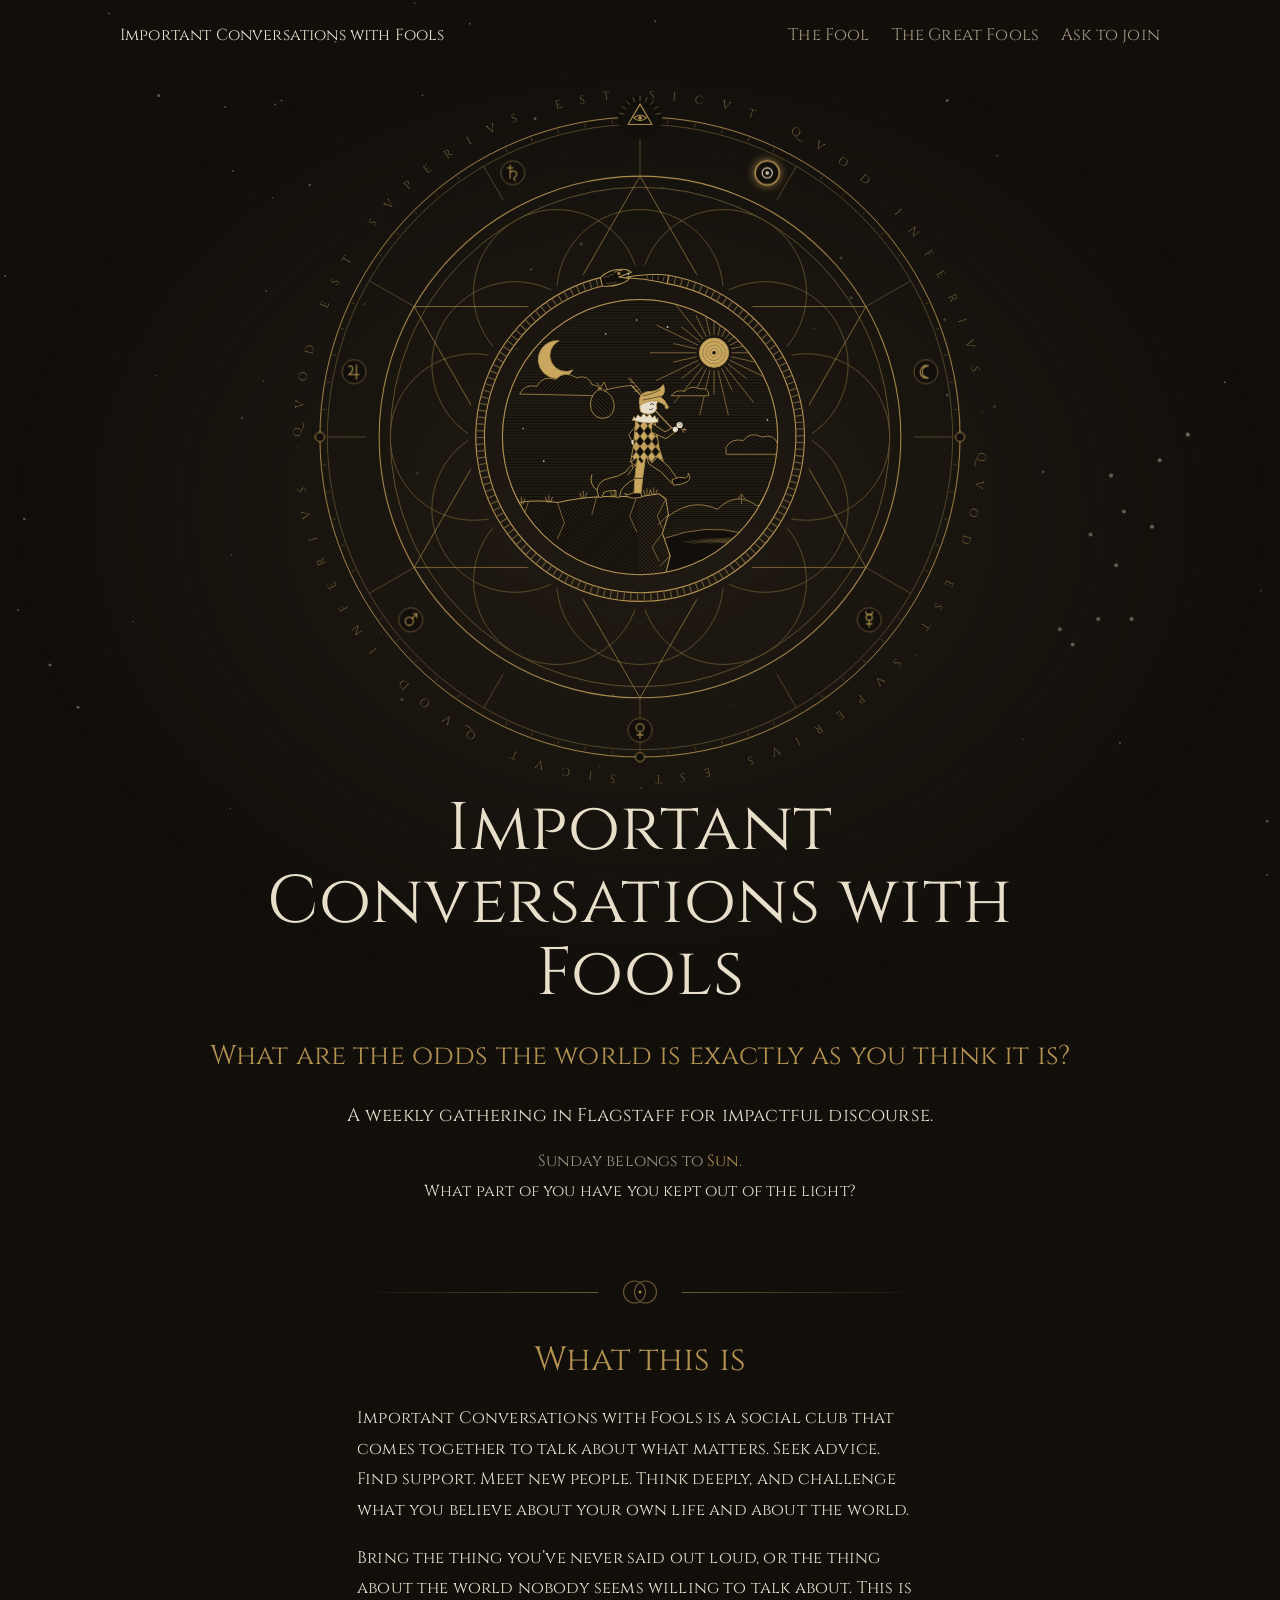
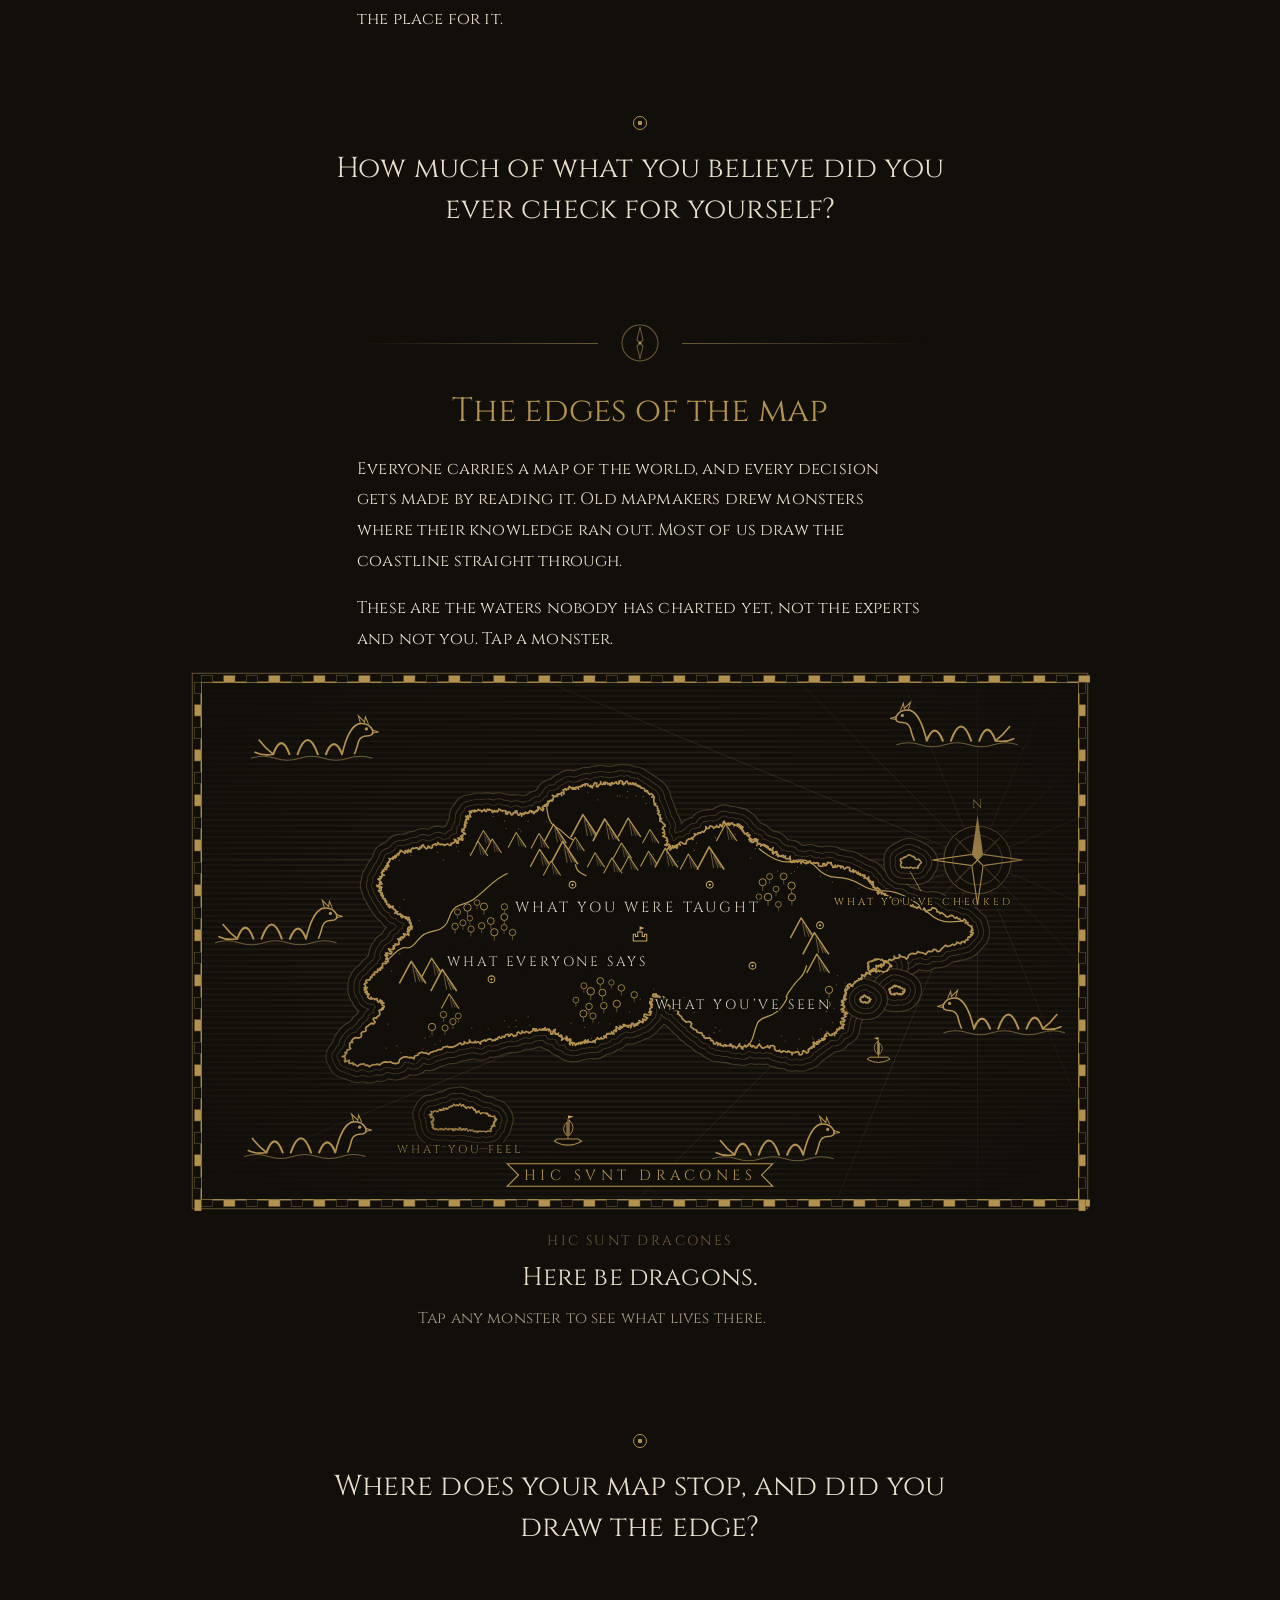
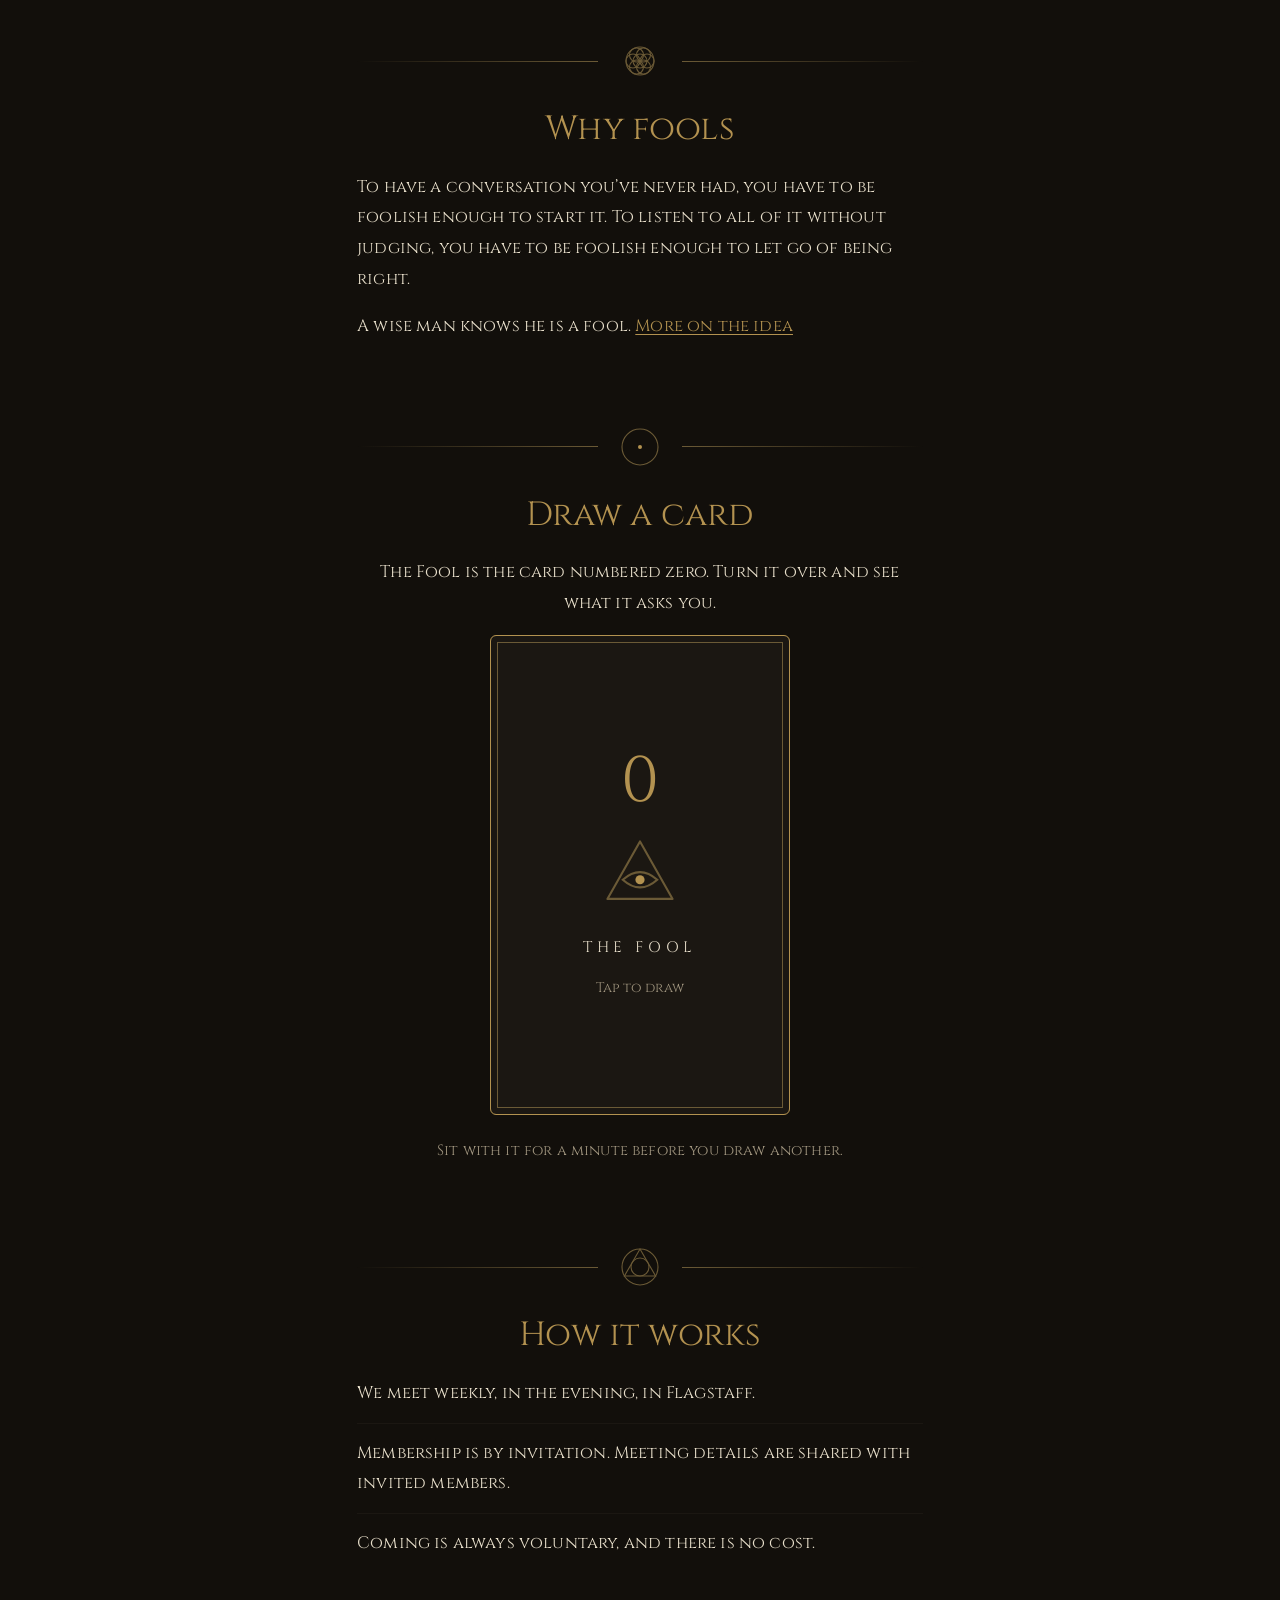
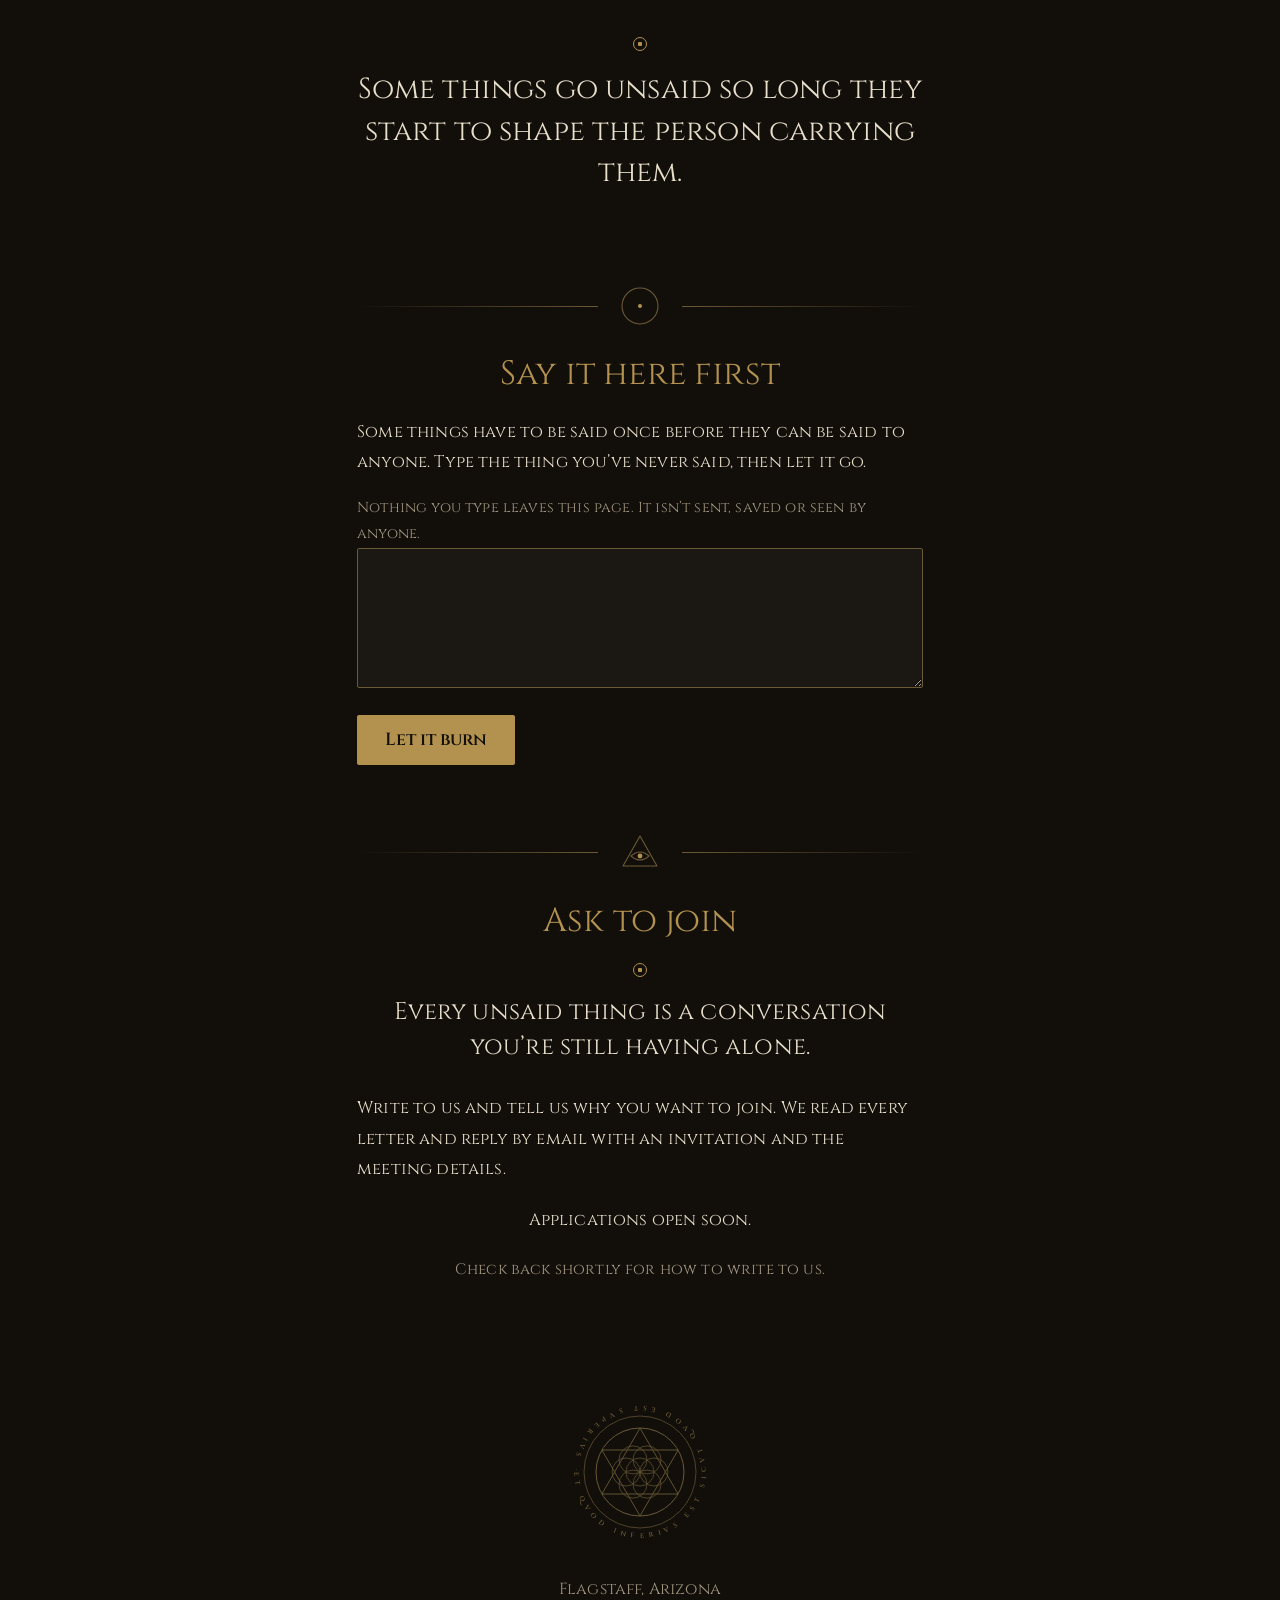
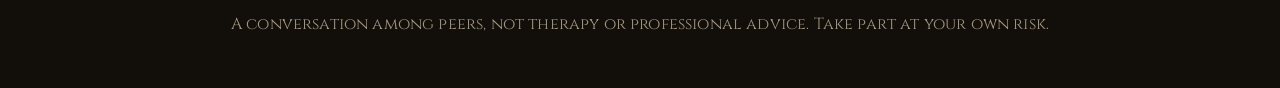
==== commit c94178c6: "Temporarily remove contact email from Ask to join" ====
--- a/index.html
+++ b/index.html
@@ -351,16 +351,9 @@
   <h2>Ask to join</h2>
   <p class="muse">Every unsaid thing is a conversation you’re still having alone.</p>
   <p>Write to us and tell us why you want to join. We read every letter and reply by email with an invitation and the meeting details.</p>
-  <p class="mail"><a id="mail" class="mail-link" href="#">barleybrew [at] gmail [dot] com</a></p>
-  <p class="note">The link opens your email with the subject filled in.</p>
-</section>
-<script>
-(function(){
-  var u='barleybrew', d='gmail.com', a=document.getElementById('mail');
-  a.textContent=u+'@'+d;
-  a.href='mailto:'+u+'@'+d+'?subject='+encodeURIComponent('Application to join');
-})();
-</script>
+  <p class="mail">Applications open soon.</p>
+  <p class="note">Check back shortly for how to write to us.</p>
+</section>
 
 </div>
 </main>
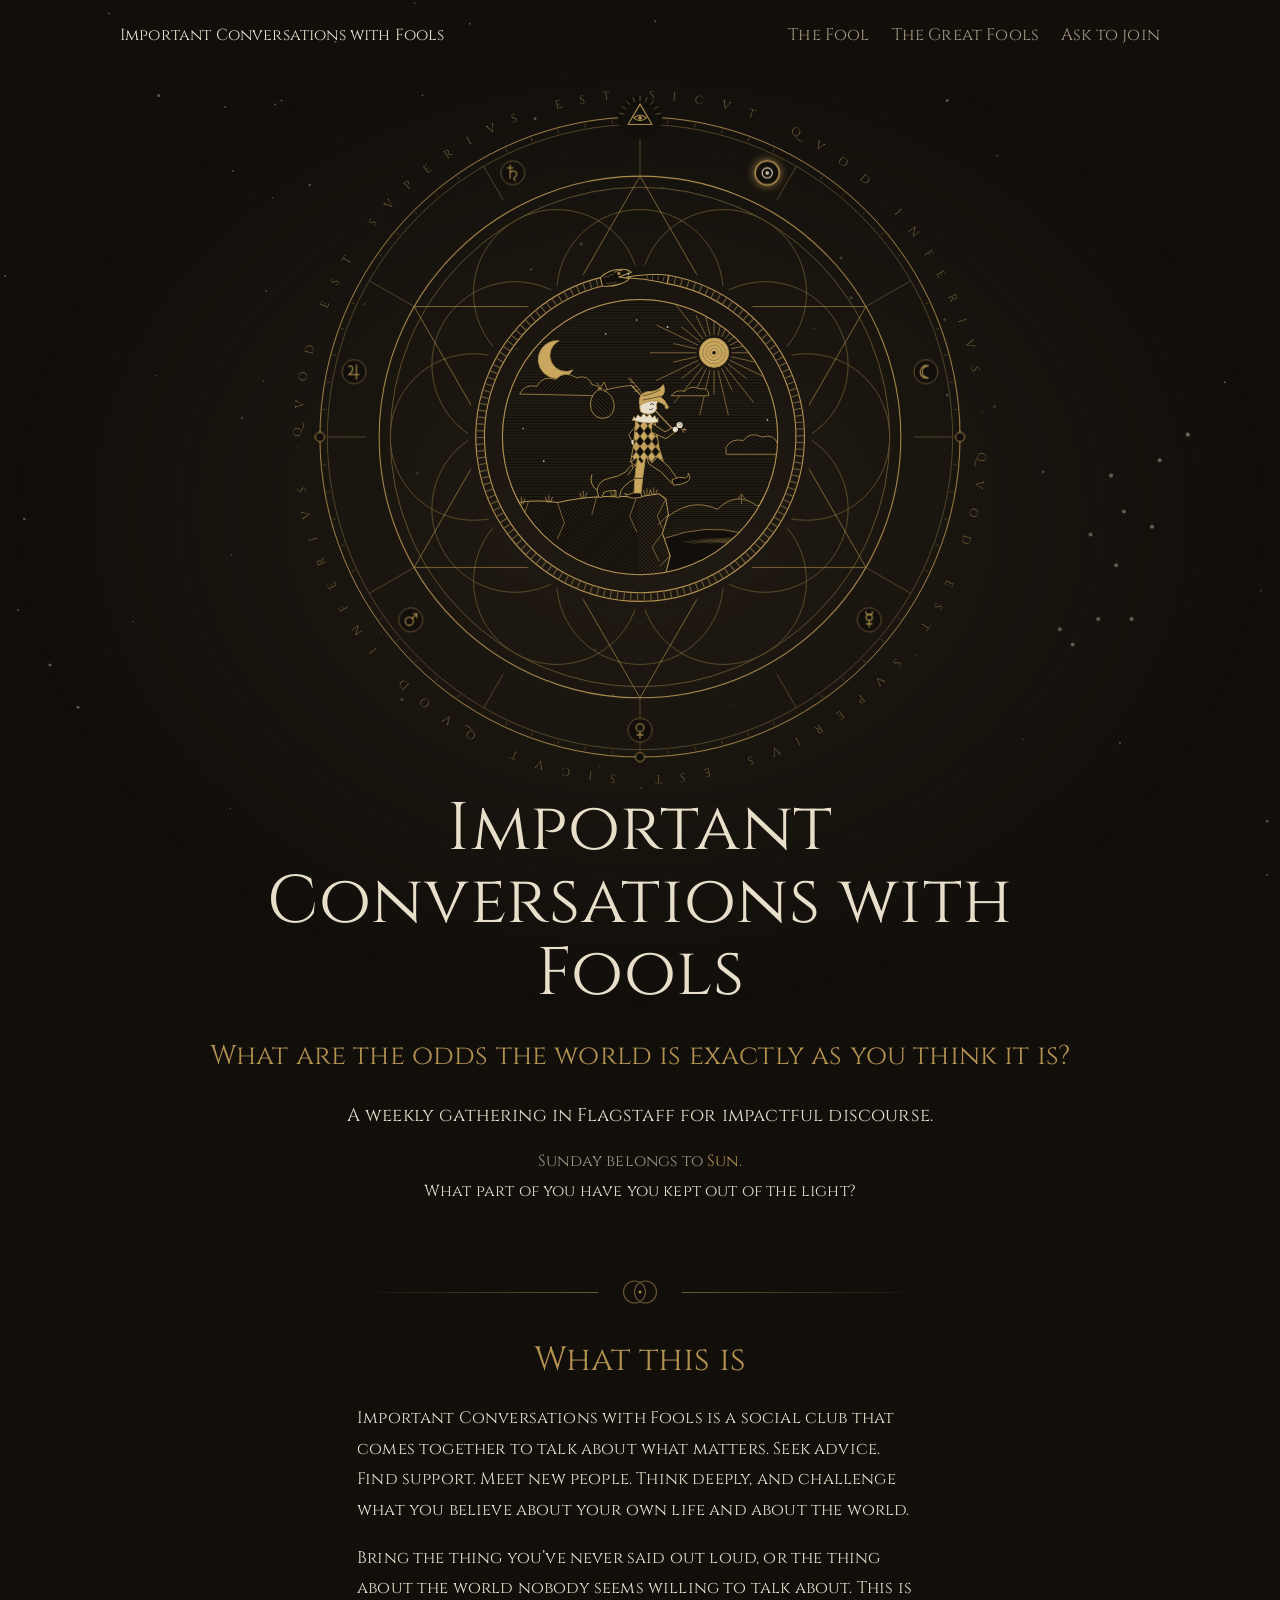
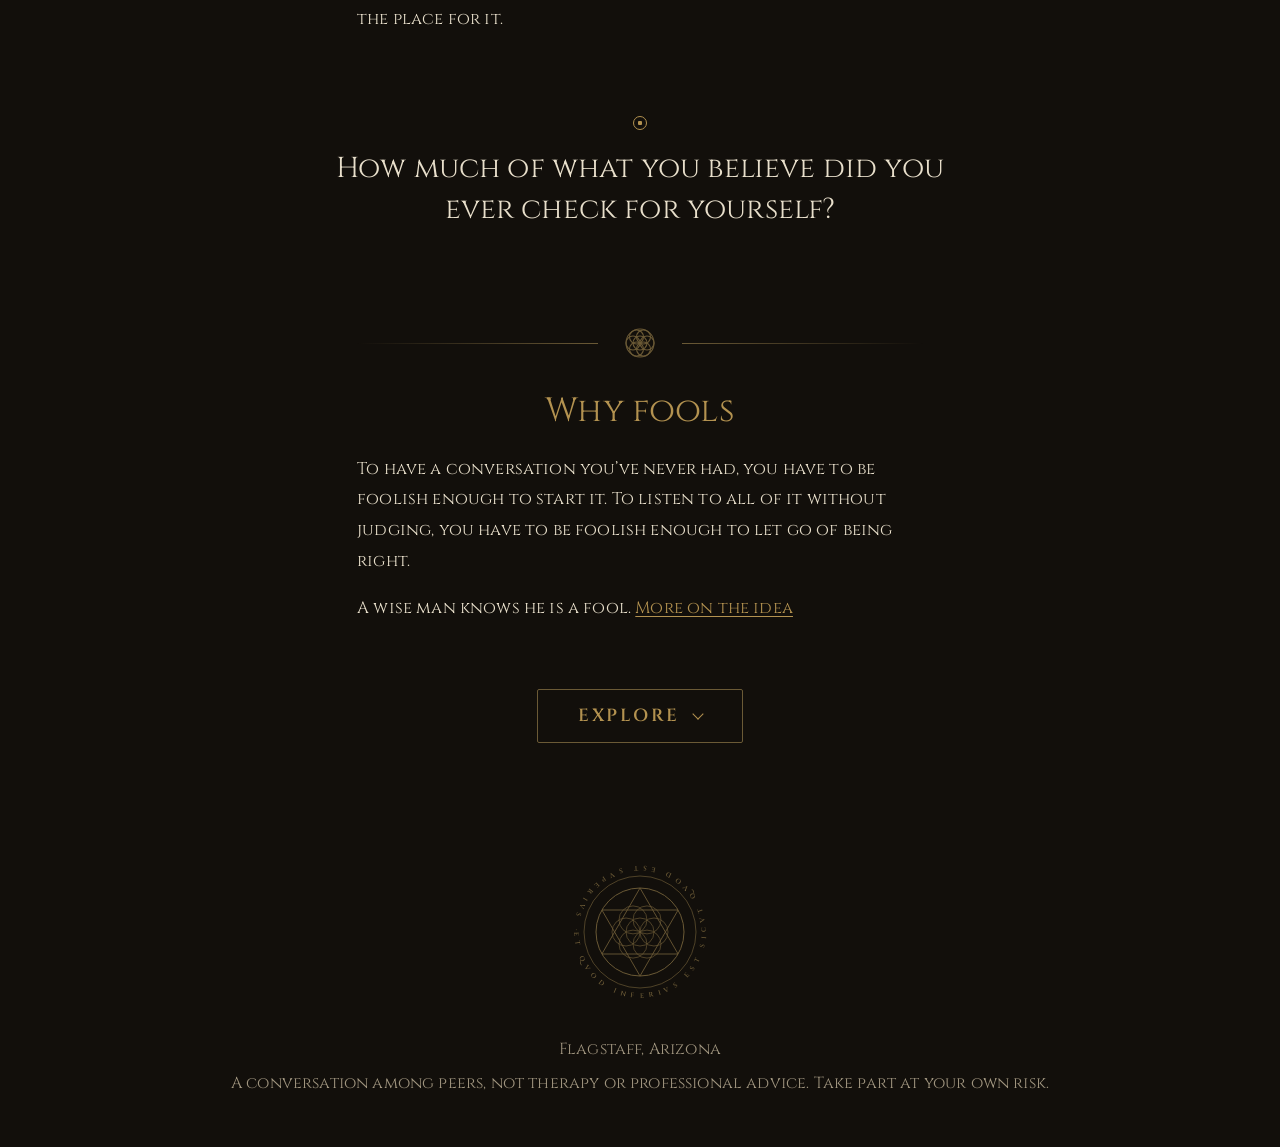
==== commit 5acad38b: "Home: move Why fools above the map; collapse the rest under Explore Co-Authored-By: Claude Opus 5.5 " ====
--- a/index.html
+++ b/index.html
@@ -113,7 +113,7 @@
   .spin,.spin-r,.spin-t,.upright,.serpent,.rays,.tw,.eye,.mark svg{animation:none}
 }
 </style>
-<link rel="stylesheet" href="fools.css?v=10231702">
+<link rel="stylesheet" href="fools.css?v=10301500">
 </head>
 <body>
 <svg class="sky" viewBox="0 0 1000 1000" preserveAspectRatio="xMidYMid slice" aria-hidden="true"><g fill="#E8DFCB" opacity=".35"><circle class="tw" style="--d:0.4s;--t:5.7s" cx="324" cy="151" r="0.6"/><circle class="tw" style="--d:1.3s;--t:3.4s" cx="366" cy="58" r="1.2"/><circle class="tw" style="--d:2.5s;--t:7.1s" cx="418" cy="241" r="1.2"/><circle class="tw" style="--d:5.7s;--t:5.9s" cx="124" cy="223" r="1.2"/><circle class="tw" style="--d:3.3s;--t:3.7s" cx="397" cy="976" r="0.6"/><circle class="tw" style="--d:1.9s;--t:7.1s" cx="419" cy="541" r="1.2"/><circle class="tw" style="--d:2.2s;--t:5.7s" cx="181" cy="582" r="0.7"/><circle class="tw" style="--d:3.0s;--t:5.7s" cx="63" cy="60" r="0.7"/><circle class="tw" style="--d:2.2s;--t:4.2s" cx="777" cy="466" r="1"/><circle class="tw" style="--d:3.4s;--t:5.6s" cx="180" cy="780" r="0.6"/><circle class="tw" style="--d:3.7s;--t:3.4s" cx="875" cy="729" r="0.8"/><circle class="tw" style="--d:0.9s;--t:5.4s" cx="512" cy="165" r="0.8"/><circle class="tw" style="--d:3.4s;--t:7.4s" cx="39" cy="668" r="1.2"/><circle class="tw" style="--d:3.0s;--t:7.0s" cx="314" cy="695" r="1.2"/><circle class="tw" style="--d:2.8s;--t:6.3s" cx="69" cy="94" r="0.8"/><circle class="tw" style="--d:6.0s;--t:7.1s" cx="61" cy="701" r="1.2"/><circle class="tw" style="--d:0.1s;--t:5.3s" cx="285" cy="386" r="0.8"/><circle class="tw" style="--d:1.3s;--t:4.4s" cx="168" cy="117" r="0.6"/><circle class="tw" style="--d:0.5s;--t:5.2s" cx="738" cy="398" r="1"/><circle class="tw" style="--d:5.2s;--t:4.4s" cx="549" cy="883" r="1"/><circle class="tw" style="--d:5.7s;--t:3.8s" cx="415" cy="359" r="1"/><circle class="tw" style="--d:0.1s;--t:7.2s" cx="176" cy="232" r="0.7"/><circle class="tw" style="--d:2.5s;--t:4.8s" cx="182" cy="282" r="0.7"/><circle class="tw" style="--d:5.7s;--t:6.3s" cx="566" cy="953" r="1.2"/><circle class="tw" style="--d:2.4s;--t:5.0s" cx="740" cy="457" r="1.2"/><circle class="tw" style="--d:1.1s;--t:7.9s" cx="104" cy="634" r="0.6"/><circle class="tw" style="--d:0.3s;--t:3.0s" cx="441" cy="110" r="1.2"/><circle class="tw" style="--d:3.7s;--t:3.4s" cx="151" cy="101" r="0.8"/><circle class="tw" style="--d:5.7s;--t:6.0s" cx="208" cy="376" r="0.8"/><circle class="tw" style="--d:6.0s;--t:5.3s" cx="474" cy="115" r="1"/><circle class="tw" style="--d:4.5s;--t:6.7s" cx="484" cy="86" r="0.6"/><circle class="tw" style="--d:0.1s;--t:7.8s" cx="479" cy="692" r="1.2"/><circle class="tw" style="--d:5.5s;--t:6.8s" cx="528" cy="147" r="1.2"/><circle class="tw" style="--d:4.2s;--t:4.3s" cx="298" cy="643" r="0.6"/><circle class="tw" style="--d:3.2s;--t:6.9s" cx="367" cy="167" r="0.7"/><circle class="tw" style="--d:4.8s;--t:7.1s" cx="330" cy="223" r="0.7"/><circle class="tw" style="--d:3.0s;--t:6.7s" cx="740" cy="227" r="1.2"/><circle class="tw" style="--d:1.6s;--t:6.5s" cx="990" cy="790" r="1"/><circle class="tw" style="--d:5.7s;--t:4.8s" cx="957" cy="447" r="0.8"/><circle class="tw" style="--d:2.0s;--t:5.4s" cx="220" cy="227" r="0.7"/><circle class="tw" style="--d:2.9s;--t:6.3s" cx="985" cy="610" r="0.6"/><circle class="tw" style="--d:5.5s;--t:6.9s" cx="800" cy="85" r="0.6"/><circle class="tw" style="--d:2.6s;--t:6.2s" cx="750" cy="478" r="0.7"/><circle class="tw" style="--d:2.8s;--t:6.7s" cx="87" cy="946" r="1"/><circle class="tw" style="--d:0.2s;--t:6.0s" cx="85" cy="159" r="0.7"/><circle class="tw" style="--d:5.0s;--t:7.9s" cx="465" cy="656" r="1.2"/><circle class="tw" style="--d:3.3s;--t:3.1s" cx="657" cy="350" r="1.2"/><circle class="tw" style="--d:3.2s;--t:7.7s" cx="799" cy="726" r="0.6"/><circle class="tw" style="--d:0.2s;--t:4.1s" cx="434" cy="872" r="0.7"/><circle class="tw" style="--d:1.6s;--t:5.1s" cx="501" cy="764" r="0.8"/><circle class="tw" style="--d:5.4s;--t:6.3s" cx="131" cy="910" r="0.8"/><circle class="tw" style="--d:0.8s;--t:3.8s" cx="815" cy="517" r="1.2"/><circle class="tw" style="--d:3.7s;--t:6.9s" cx="511" cy="873" r="0.7"/><circle class="tw" style="--d:4.4s;--t:5.8s" cx="150" cy="142" r="1.2"/><circle class="tw" style="--d:2.9s;--t:6.9s" cx="326" cy="518" r="1.2"/><circle class="tw" style="--d:1.7s;--t:6.9s" cx="883" cy="57" r="0.7"/><circle class="tw" style="--d:2.7s;--t:6.1s" cx="508" cy="562" r="0.6"/><circle class="tw" style="--d:2.7s;--t:5.7s" cx="506" cy="512" r="0.8"/><circle class="tw" style="--d:5.3s;--t:7.7s" cx="478" cy="942" r="1.2"/><circle class="tw" style="--d:5.0s;--t:3.7s" cx="260" cy="560" r="0.7"/><circle class="tw" style="--d:4.0s;--t:5.1s" cx="122" cy="442" r="0.6"/><circle class="tw" style="--d:5.4s;--t:3.8s" cx="213" cy="303" r="0.6"/><circle class="tw" style="--d:1.5s;--t:3.7s" cx="716" cy="660" r="0.7"/><circle class="tw" style="--d:2.4s;--t:5.4s" cx="468" cy="747" r="0.6"/><circle class="tw" style="--d:4.2s;--t:8.0s" cx="990" cy="832" r="0.7"/><circle class="tw" style="--d:1.9s;--t:6.6s" cx="404" cy="421" r="0.8"/><circle class="tw" style="--d:4.2s;--t:4.9s" cx="19" cy="554" r="1"/><circle class="tw" style="--d:0.7s;--t:7.6s" cx="517" cy="295" r="0.6"/><circle class="tw" style="--d:1.6s;--t:3.2s" cx="229" cy="876" r="0.6"/><circle class="tw" style="--d:4.9s;--t:7.2s" cx="779" cy="270" r="0.7"/><circle class="tw" style="--d:0.9s;--t:7.6s" cx="676" cy="946" r="1"/><circle class="tw" style="--d:1.7s;--t:7.0s" cx="571" cy="700" r="0.6"/><circle class="tw" style="--d:5.6s;--t:6.2s" cx="183" cy="895" r="0.8"/><circle class="tw" style="--d:0.4s;--t:7.3s" cx="802" cy="84" r="0.7"/><circle class="tw" style="--d:2.5s;--t:7.6s" cx="454" cy="339" r="1.2"/><circle class="tw" style="--d:5.6s;--t:7.8s" cx="622" cy="43" r="0.7"/><circle class="tw" style="--d:3.8s;--t:5.7s" cx="262" cy="181" r="0.8"/><circle class="tw" style="--d:1.6s;--t:7.0s" cx="206" cy="446" r="0.7"/><circle class="tw" style="--d:4.4s;--t:5.8s" cx="994" cy="37" r="0.6"/><circle class="tw" style="--d:0.6s;--t:7.1s" cx="189" cy="475" r="1"/><circle class="tw" style="--d:5.8s;--t:4.5s" cx="432" cy="495" r="1"/><circle class="tw" style="--d:5.0s;--t:6.5s" cx="215" cy="230" r="0.7"/><circle class="tw" style="--d:5.9s;--t:7.2s" cx="636" cy="405" r="0.8"/><circle class="tw" style="--d:2.6s;--t:3.3s" cx="14" cy="625" r="0.8"/><circle class="tw" style="--d:4.0s;--t:4.4s" cx="665" cy="381" r="1.2"/><circle class="tw" style="--d:1.1s;--t:4.3s" cx="242" cy="293" r="1"/><circle class="tw" style="--d:5.8s;--t:5.7s" cx="4" cy="364" r="0.8"/><circle class="tw" style="--d:1.3s;--t:3.9s" cx="244" cy="966" r="0.8"/><circle class="tw" style="--d:3.0s;--t:4.0s" cx="335" cy="84" r="0.8"/><circle class="tw" style="--d:4.9s;--t:3.7s" cx="505" cy="5" r="0.8"/></g></svg>
@@ -260,6 +260,14 @@
   <p>Bring the thing you’ve never said out loud, or the thing about the world nobody seems willing to talk about. This is the place for it.</p>
 </section>
 <p class="muse">How much of what you believe did you ever check for yourself?</p>
+<section class="part col">
+  <div class="mark r" aria-hidden="true"><svg viewBox="0 0 48 48"><circle cx="24" cy="24" r="7" fill="none" stroke="currentColor" stroke-width="1.1"/><circle cx="31.00" cy="24.00" r="7" fill="none" stroke="currentColor" stroke-width="1.1"/><circle cx="27.50" cy="30.06" r="7" fill="none" stroke="currentColor" stroke-width="1.1"/><circle cx="20.50" cy="30.06" r="7" fill="none" stroke="currentColor" stroke-width="1.1"/><circle cx="17.00" cy="24.00" r="7" fill="none" stroke="currentColor" stroke-width="1.1"/><circle cx="20.50" cy="17.94" r="7" fill="none" stroke="currentColor" stroke-width="1.1"/><circle cx="27.50" cy="17.94" r="7" fill="none" stroke="currentColor" stroke-width="1.1"/><circle cx="24" cy="24" r="14" fill="none" stroke="currentColor" stroke-width="1.1"/></svg></div>
+  <h2>Why fools</h2>
+  <p>To have a conversation you’ve never had, you have to be foolish enough to start it. To listen to all of it without judging, you have to be foolish enough to let go of being right.</p>
+  <p>A wise man knows he is a fool. <a href="the-fool.html">More on the idea</a></p>
+</section>
+<div class="explore-wrap"><button type="button" class="explore" id="explore" aria-expanded="false" aria-controls="more">Explore</button></div>
+<div id="more" class="more" hidden>
 <section class="part edges" id="edges">
   <div class="col">
   <div class="mark" aria-hidden="true"><svg viewBox="0 0 48 48"><circle cx="24" cy="24" r="18" fill="none" stroke="currentColor" stroke-width="1.1"/><path d="M24 8 L27 21 L24 24 L21 21 Z M24 40 L27 27 L24 24 L21 27 Z" fill="none" stroke="currentColor" stroke-width="1.1"/><circle cx="24" cy="24" r="1.6" fill="#B39250"/></svg></div>
@@ -304,12 +312,6 @@
   <div class="col mapq" aria-live="polite"><p class="mq-name">Hic sunt dracones</p><p class="mq-q">Here be dragons.</p><p class="mq-n">Tap any monster to see what lives there.</p></div>
 </section>
 <p class="muse">Where does your map stop, and did you draw the edge?</p>
-<section class="part col">
-  <div class="mark r" aria-hidden="true"><svg viewBox="0 0 48 48"><circle cx="24" cy="24" r="7" fill="none" stroke="currentColor" stroke-width="1.1"/><circle cx="31.00" cy="24.00" r="7" fill="none" stroke="currentColor" stroke-width="1.1"/><circle cx="27.50" cy="30.06" r="7" fill="none" stroke="currentColor" stroke-width="1.1"/><circle cx="20.50" cy="30.06" r="7" fill="none" stroke="currentColor" stroke-width="1.1"/><circle cx="17.00" cy="24.00" r="7" fill="none" stroke="currentColor" stroke-width="1.1"/><circle cx="20.50" cy="17.94" r="7" fill="none" stroke="currentColor" stroke-width="1.1"/><circle cx="27.50" cy="17.94" r="7" fill="none" stroke="currentColor" stroke-width="1.1"/><circle cx="24" cy="24" r="14" fill="none" stroke="currentColor" stroke-width="1.1"/></svg></div>
-  <h2>Why fools</h2>
-  <p>To have a conversation you’ve never had, you have to be foolish enough to start it. To listen to all of it without judging, you have to be foolish enough to let go of being right.</p>
-  <p>A wise man knows he is a fool. <a href="the-fool.html">More on the idea</a></p>
-</section>
 <section class="part col draw">
   <div class="mark r" aria-hidden="true"><svg viewBox="0 0 48 48"><circle cx="24" cy="24" r="18" fill="none" stroke="currentColor" stroke-width="1.1"/><circle cx="24" cy="24" r="2" fill="#B39250"/></svg></div>
   <h2>Draw a card</h2>
@@ -354,6 +356,7 @@
   <p class="mail">Applications open soon.</p>
   <p class="note">Check back shortly for how to write to us.</p>
 </section>
+</div>
 
 </div>
 </main>
@@ -362,6 +365,6 @@
   <p>Flagstaff, Arizona</p>
   <p>A conversation among peers, not therapy or professional advice. Take part at your own risk.</p>
 </div></footer>
-<script src="fools.js?v=10231702" defer></script>
+<script src="fools.js?v=10301500" defer></script>
 </body>
 </html>
--- a/fools.css
+++ b/fools.css
@@ -148,3 +148,12 @@
   html{transition:none}
 }
 @keyframes fadeout{to{opacity:0}}
+
+/* Explore: the rest of the home page opens on demand */
+.explore-wrap{text-align:center;padding:8px 0 56px}
+.explore{justify-self:auto;background:none;color:var(--gold);border:1px solid var(--gold-dim);padding:14px 40px;letter-spacing:.14em;text-transform:uppercase}
+.explore:hover{background:none;color:var(--bone);border-color:var(--gold)}
+.explore::after{content:"";display:inline-block;width:7px;height:7px;margin-left:14px;border-right:1px solid currentColor;border-bottom:1px solid currentColor;transform:translateY(-3px) rotate(45deg)}
+.more.open{animation:moreIn .9s ease-out both}
+@keyframes moreIn{from{opacity:0;transform:translateY(10px)}to{opacity:1;transform:none}}
+@media (prefers-reduced-motion:reduce){.more.open{animation:none}}
